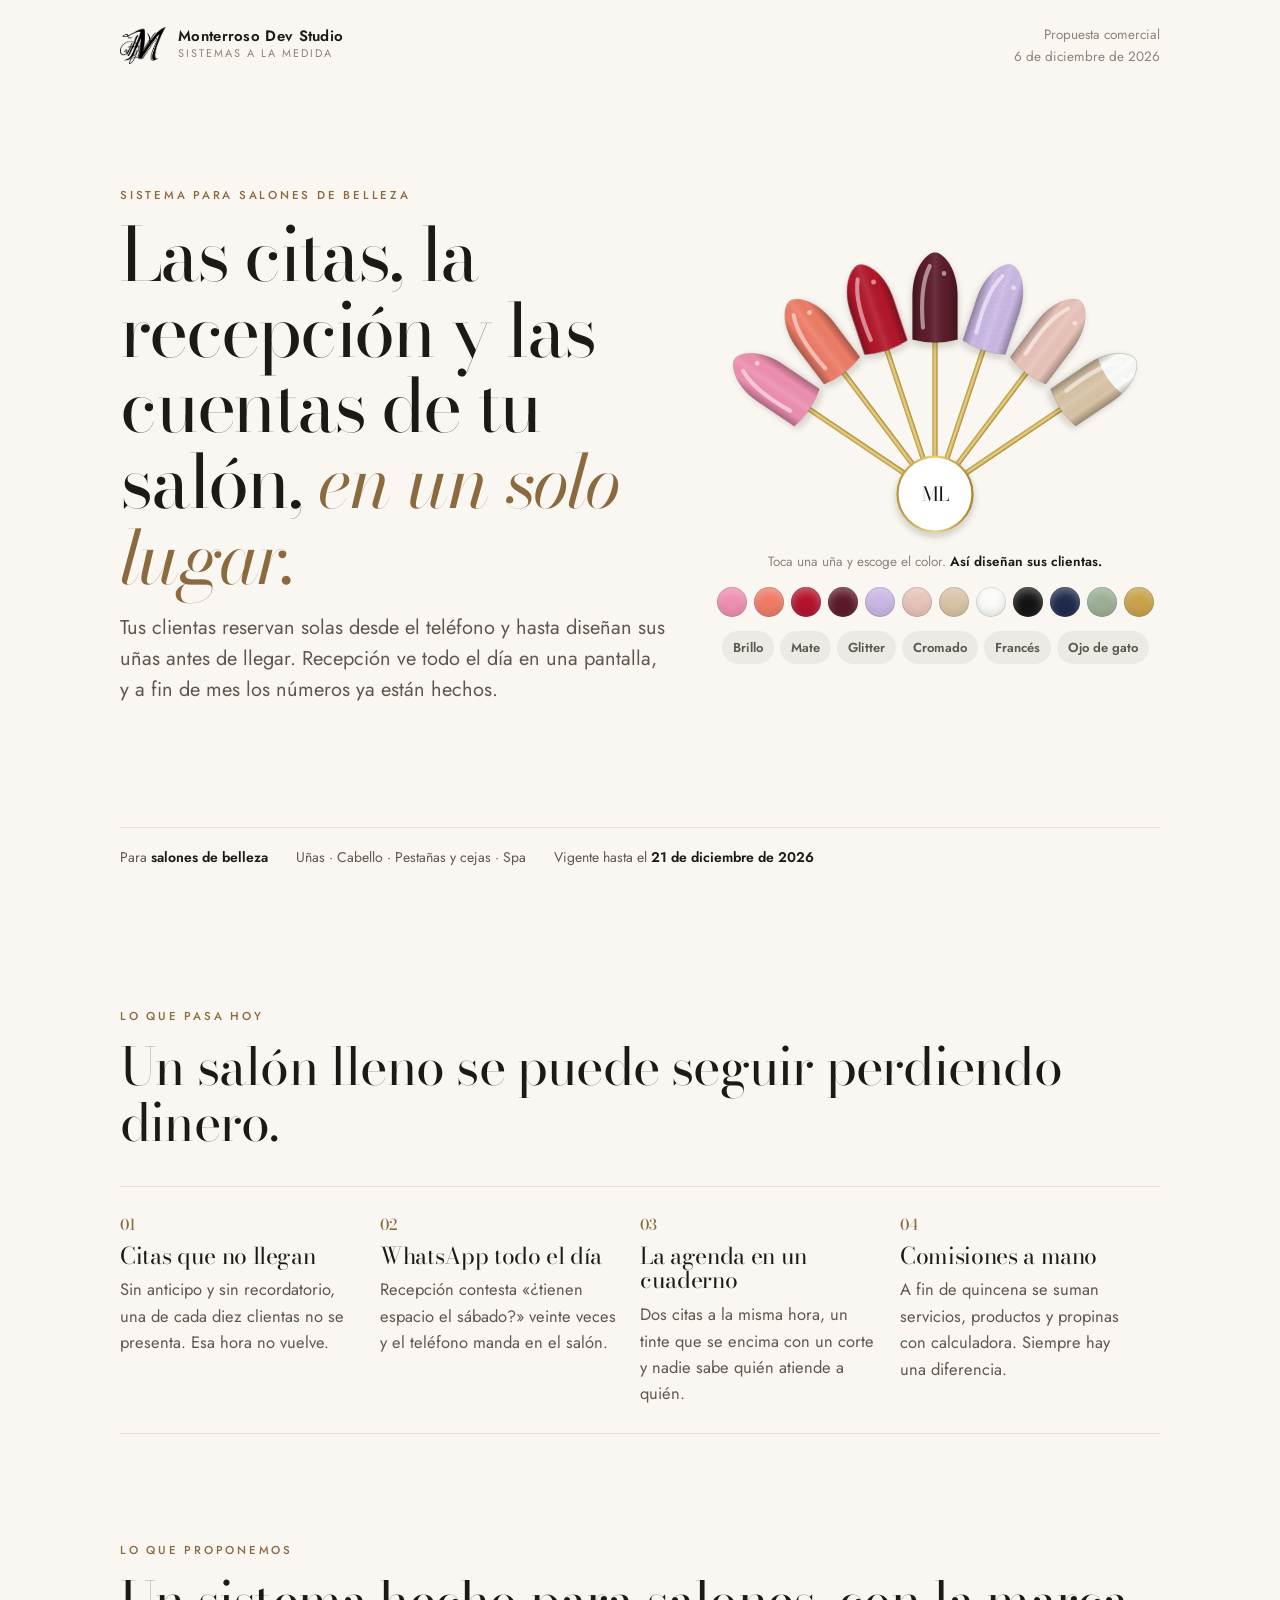
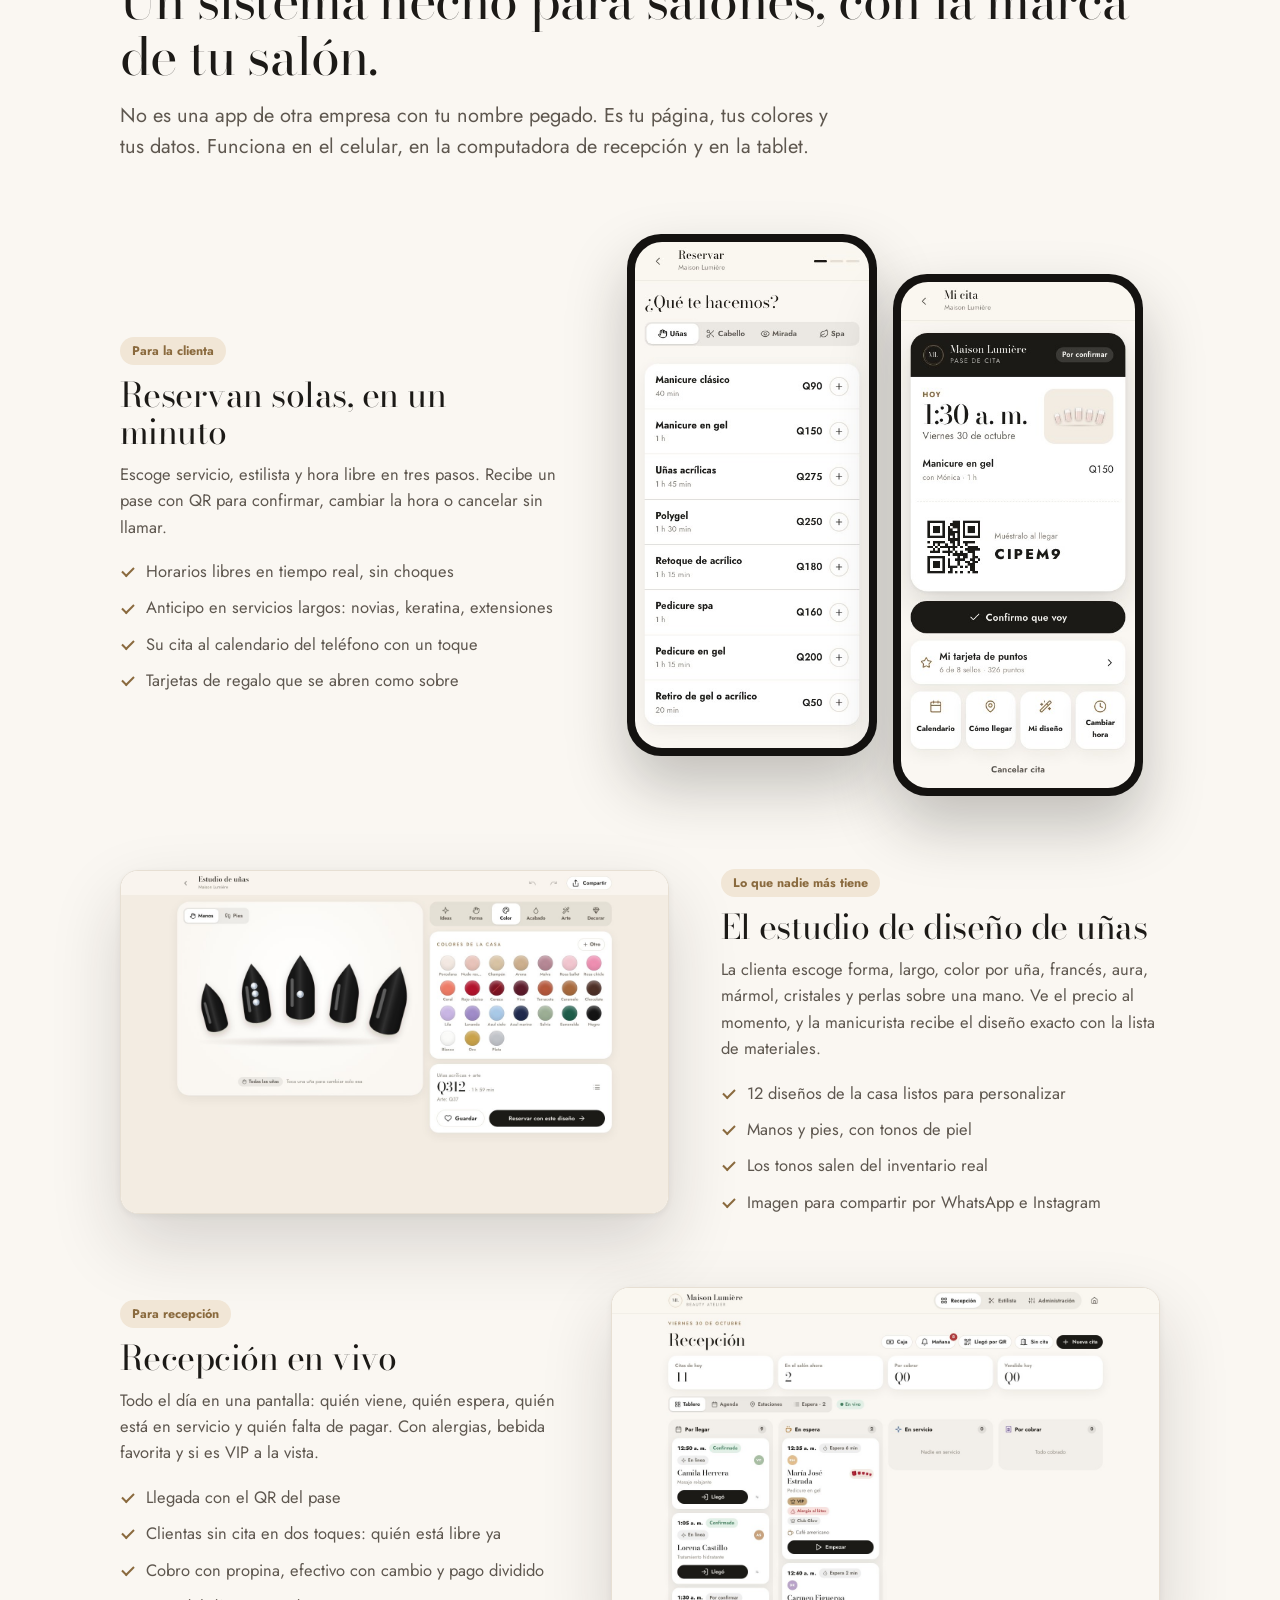
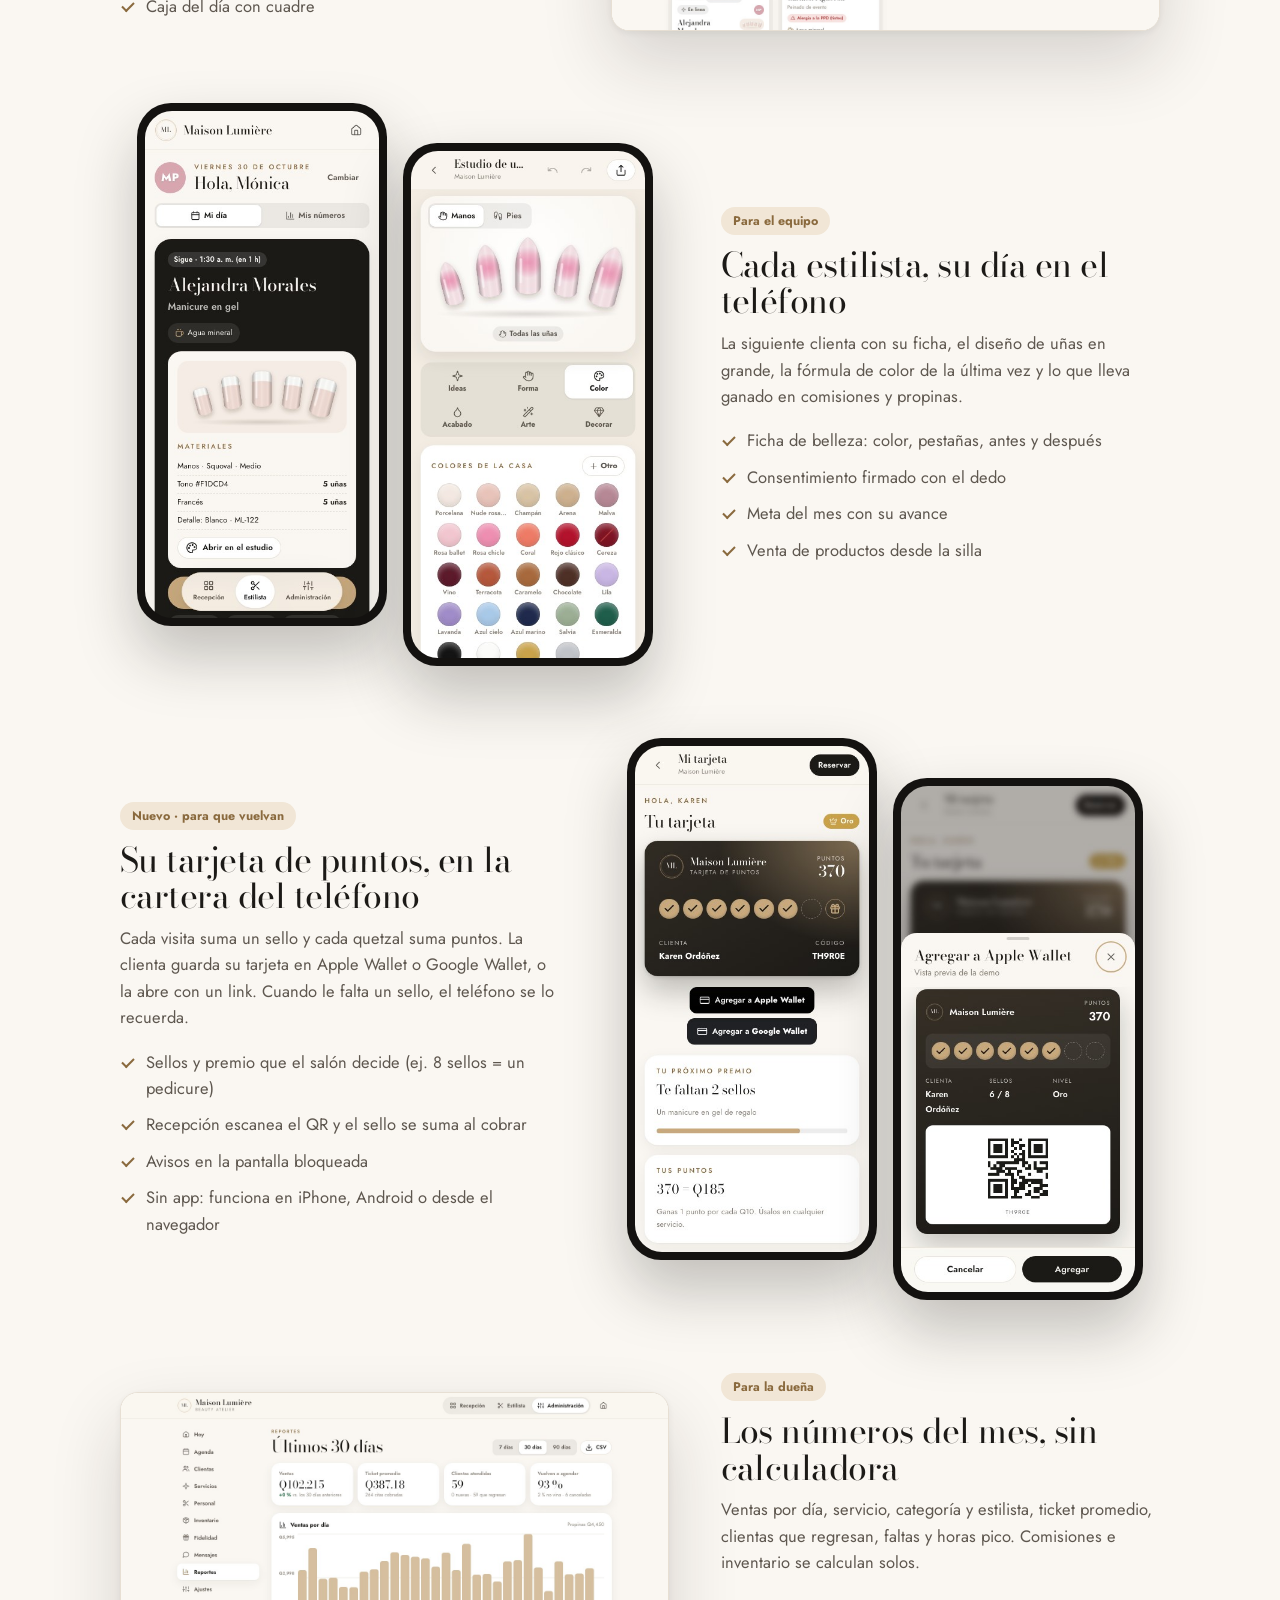
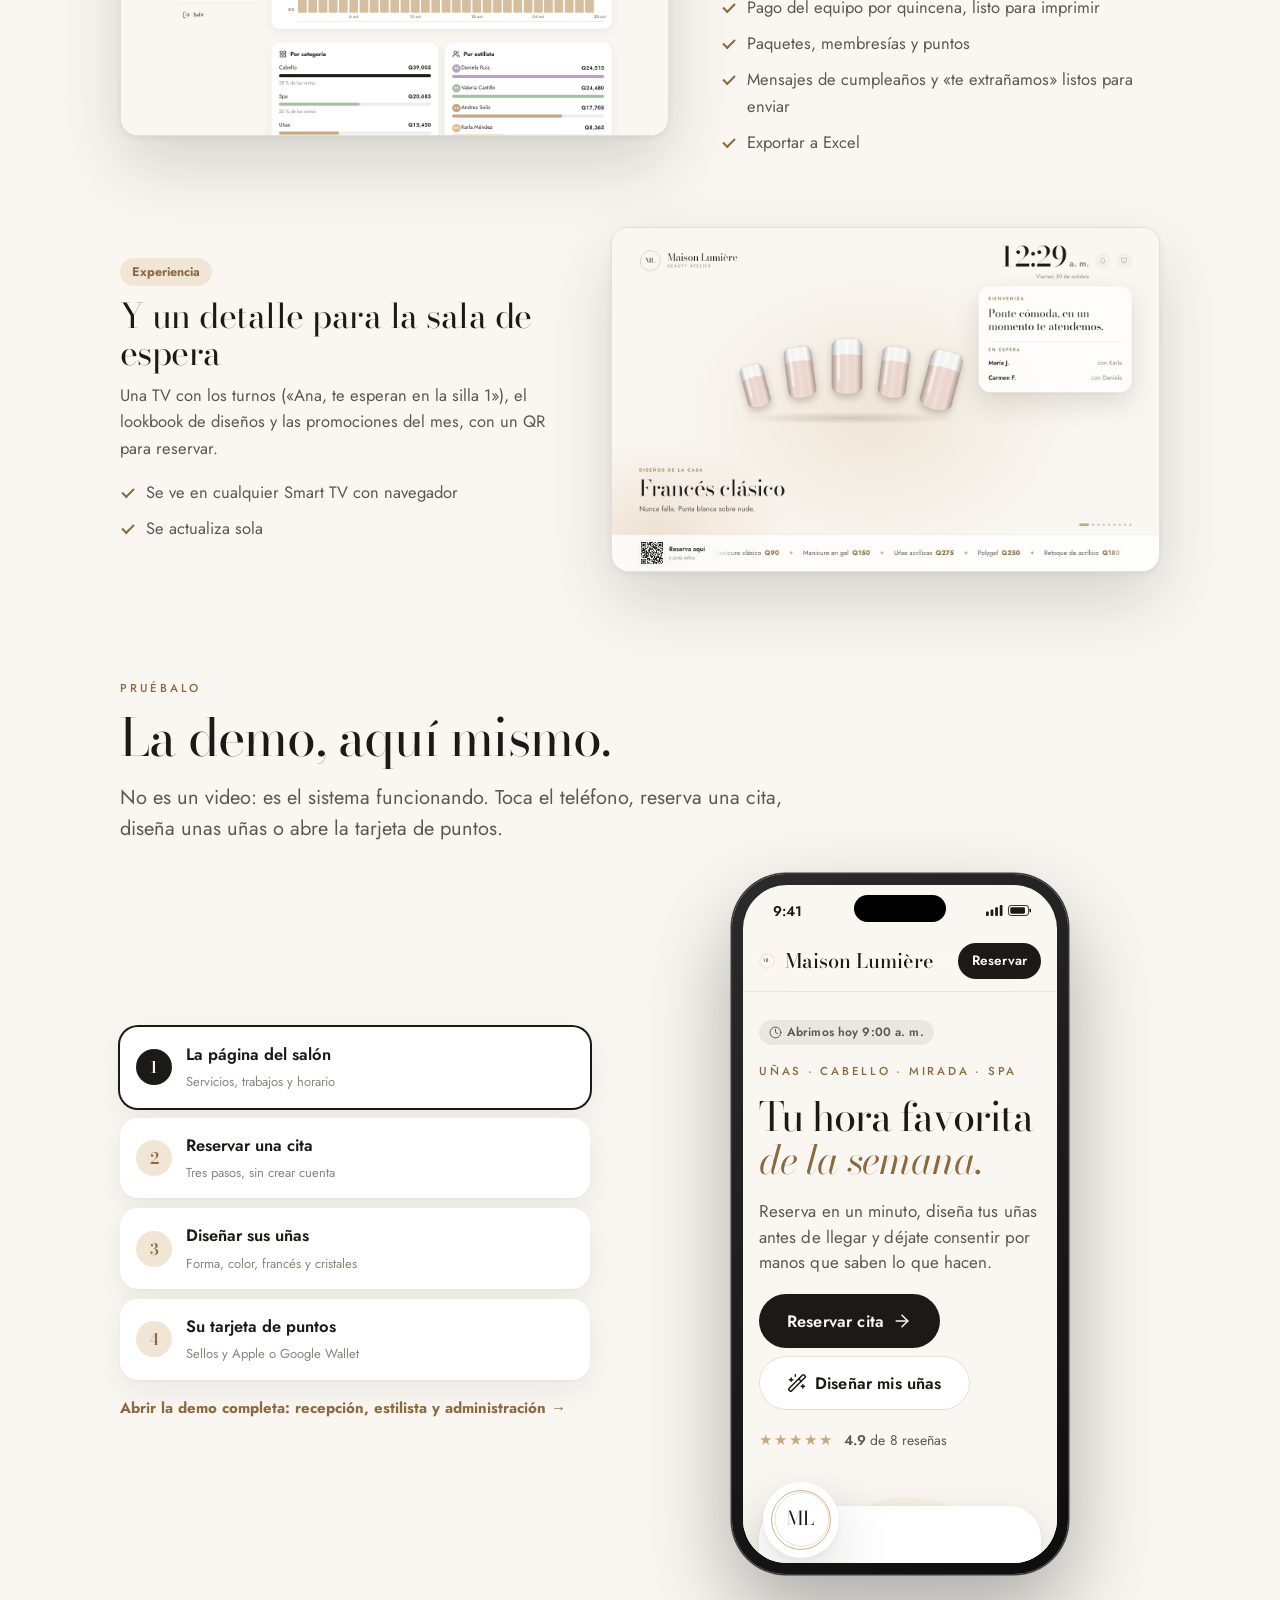
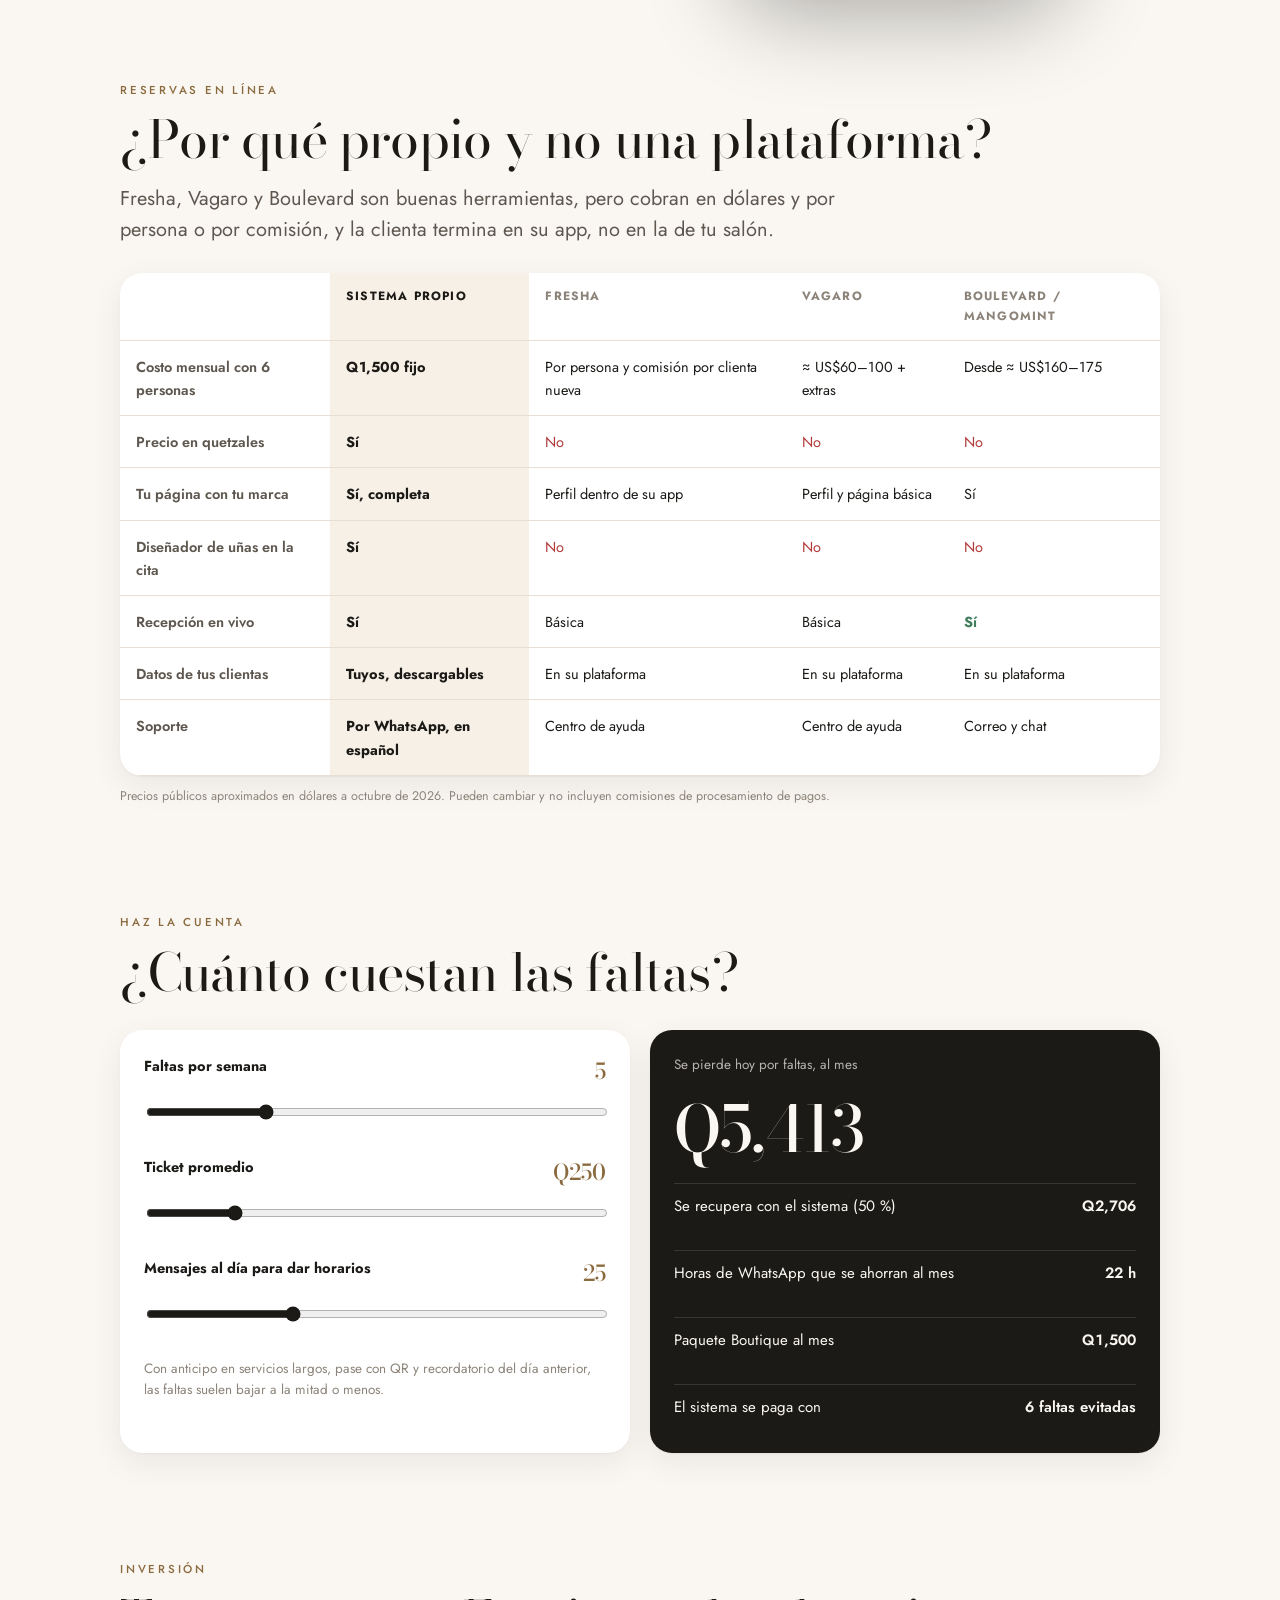
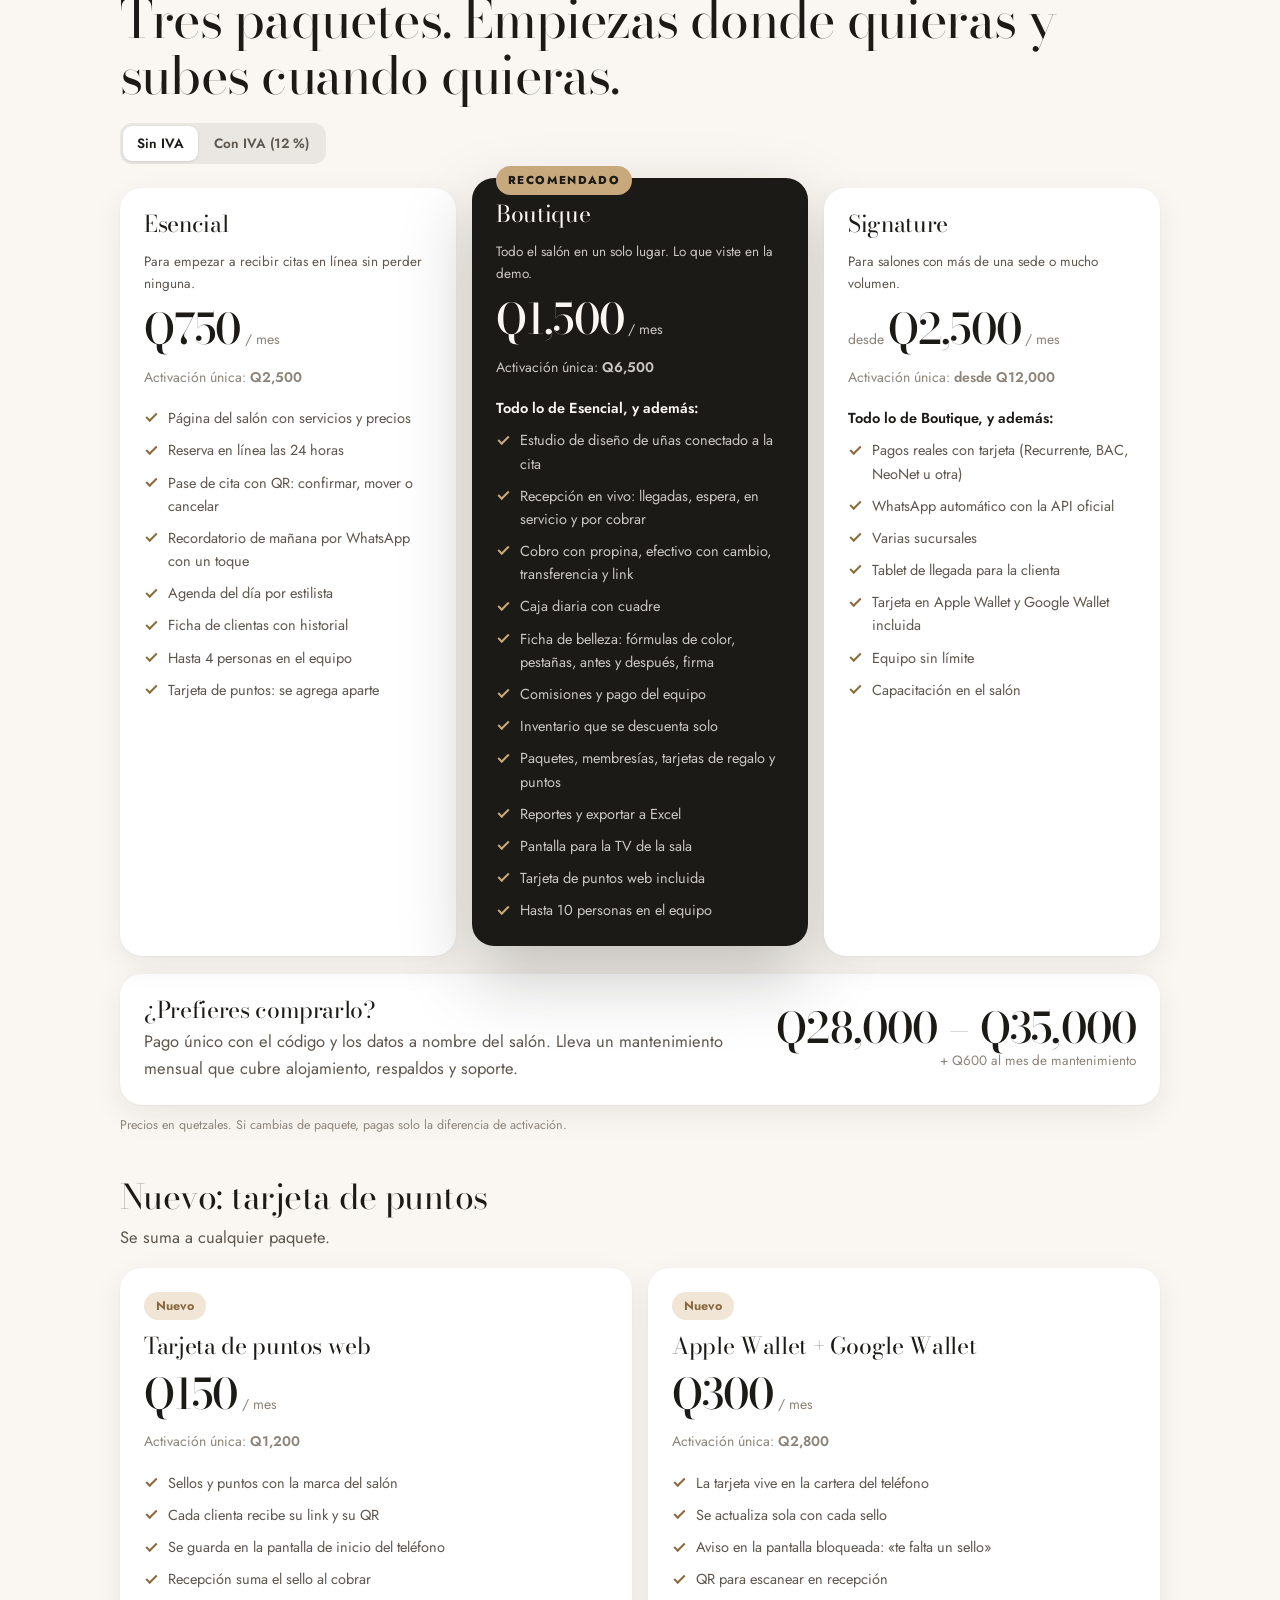
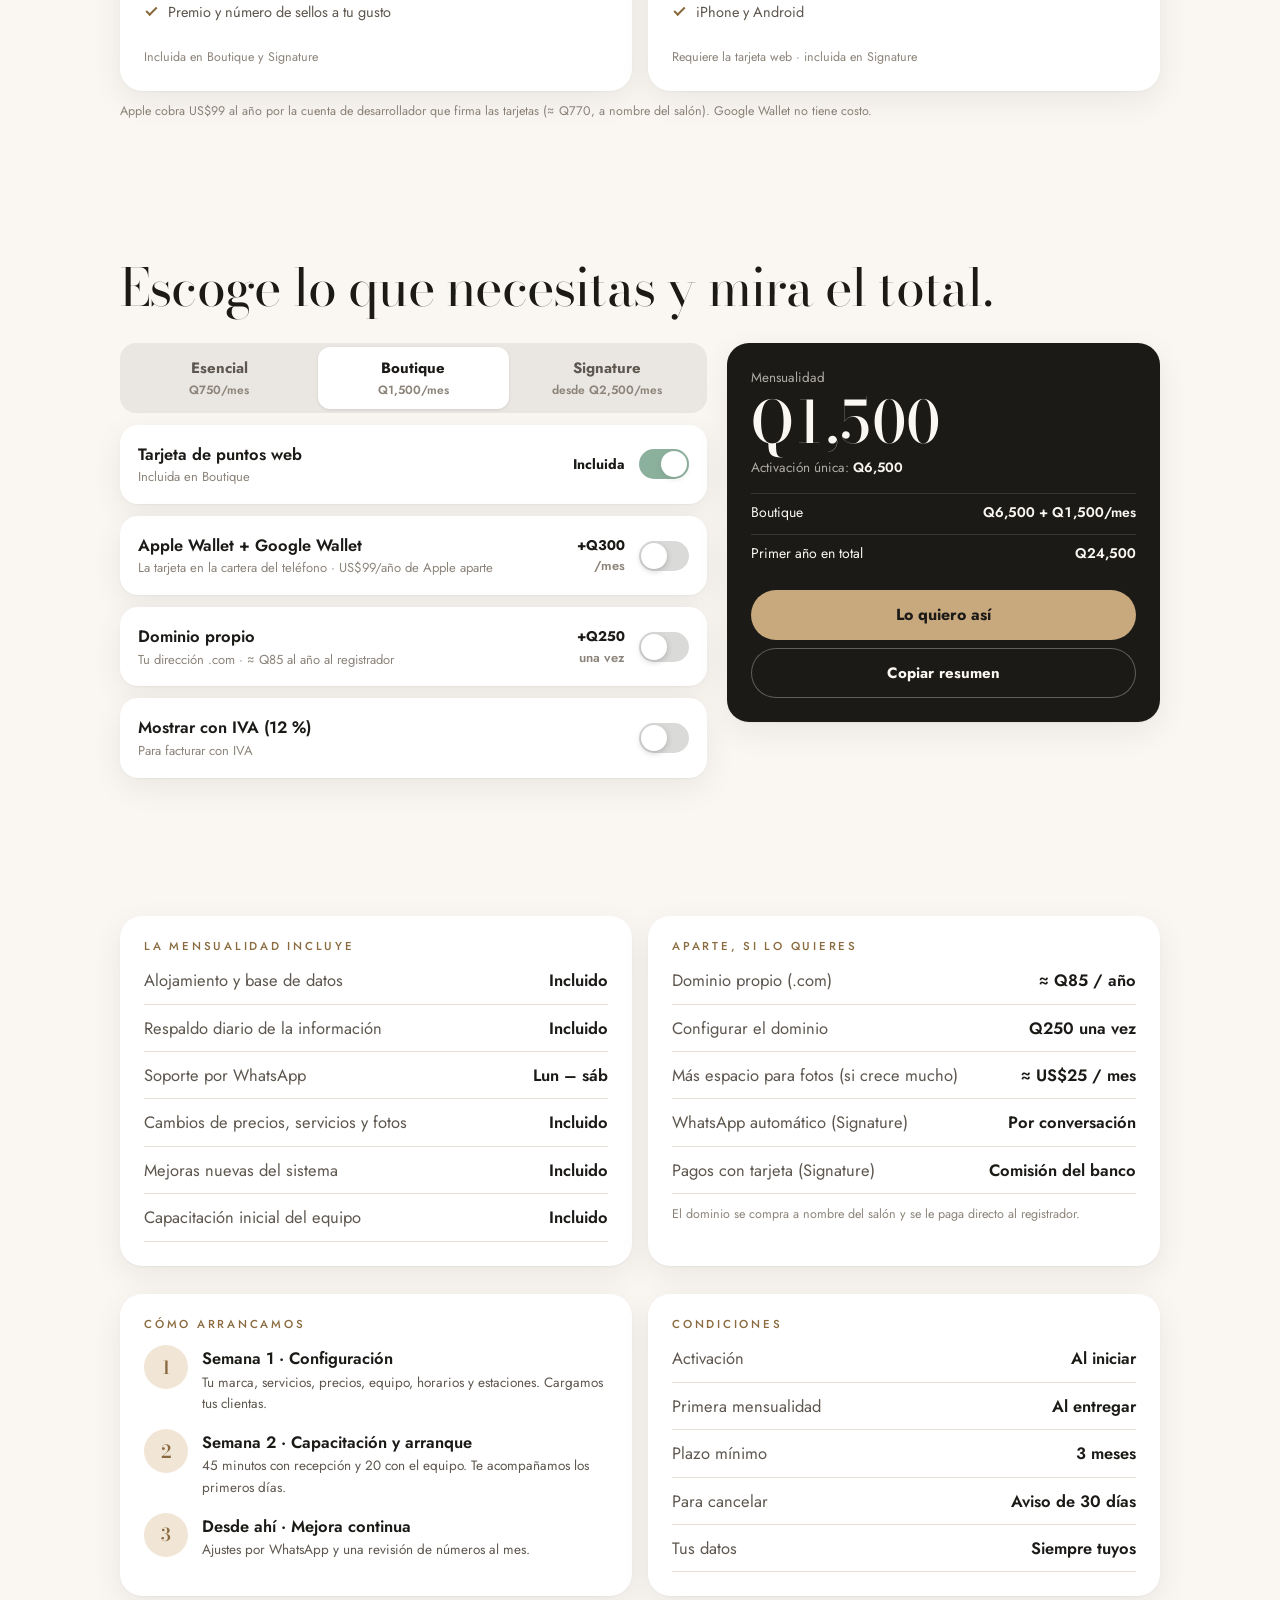
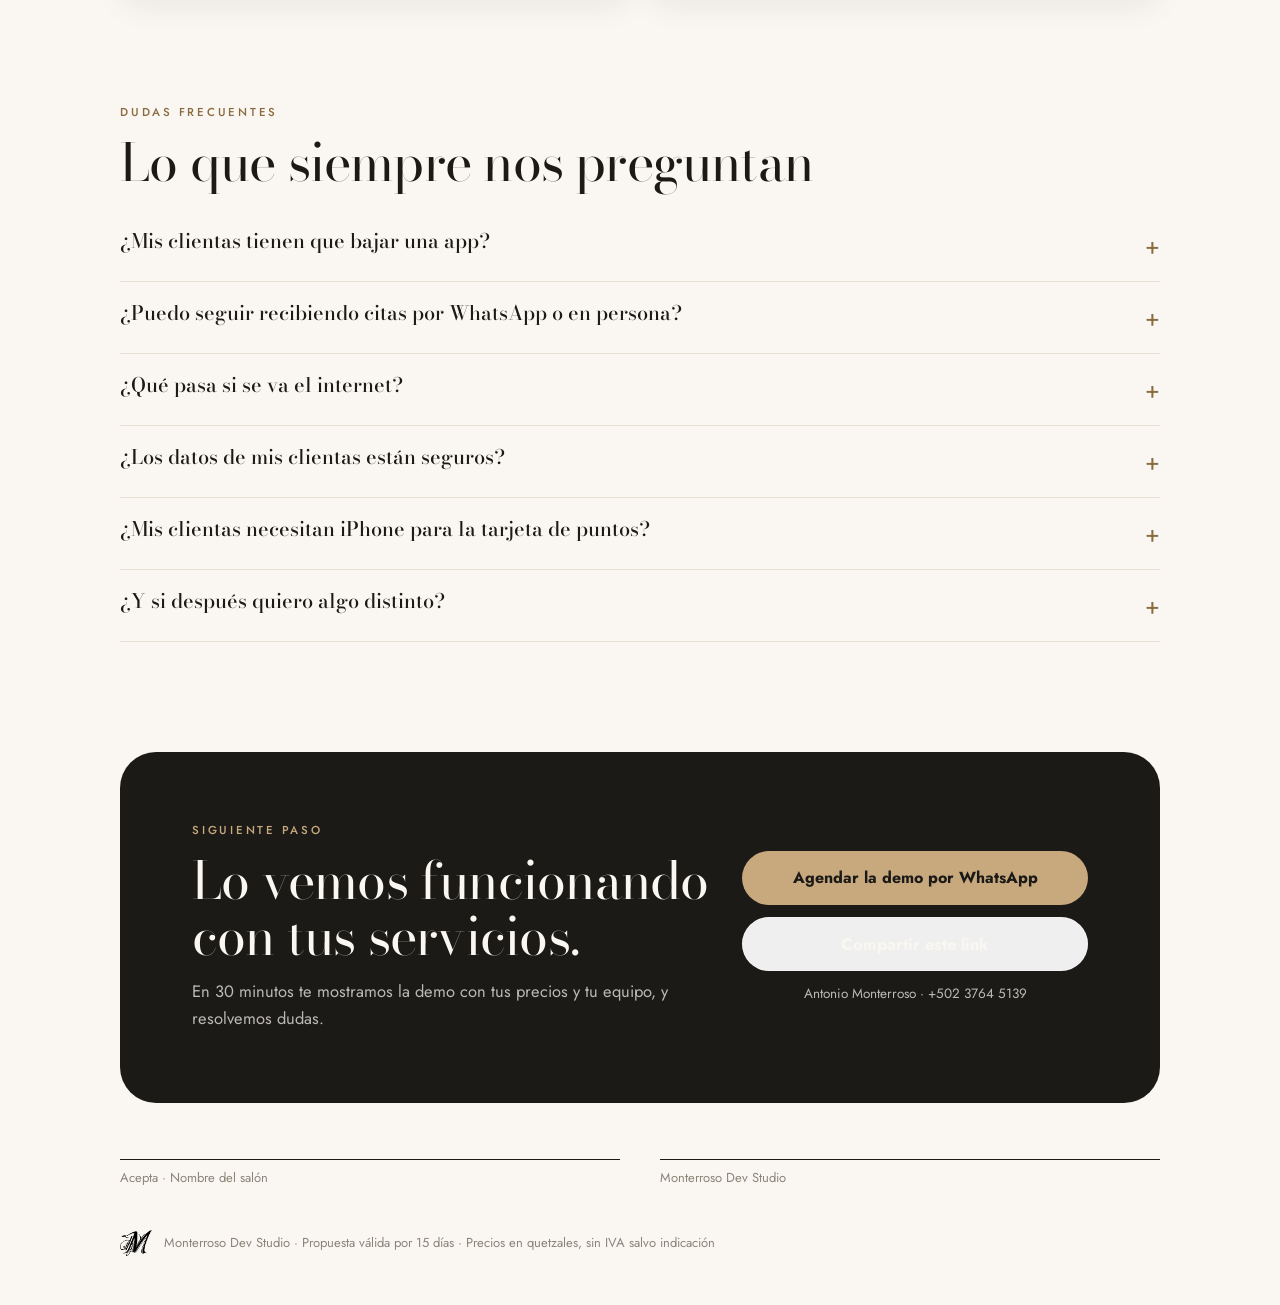
==== Propuesta-Salon.html @ 042b574b "Demo del sistema para salón y propuesta comercial Co-Authored-By: Claude Opus 5.5 <noreply@anthropic" ====
<!doctype html>
<html lang="es">
<head>
<meta charset="utf-8">
<meta name="viewport" content="width=device-width, initial-scale=1, viewport-fit=cover">
<meta name="description" content="Reservas en línea, estudio de diseño de uñas, recepción en vivo y tarjeta de puntos en Apple y Google Wallet.">
<meta name="theme-color" content="#1E1B14">
<meta name="robots" content="noindex">
<meta property="og:type" content="website">
<meta property="og:title" content="Sistema para salones de belleza · Monterroso Dev Studio">
<meta property="og:description" content="Citas en línea, diseño de uñas, recepción en vivo y tarjeta de puntos en Wallet. Pruébalo desde este link.">
<meta property="og:image" content="https://antoniomonterroso.github.io/SalonDemo/propuesta/og.jpg">
<meta property="og:url" content="https://antoniomonterroso.github.io/SalonDemo/Propuesta-Salon.html">
<meta property="og:image:width" content="1200">
<meta property="og:image:height" content="630">
<meta name="twitter:card" content="summary_large_image">
<link rel="preconnect" href="https://fonts.googleapis.com">
<link rel="preconnect" href="https://fonts.gstatic.com" crossorigin>
<script>
  /* A quién va dirigida. En la copia genérica: generico: true */
  window.PARA = { generico: true, recomendado: "boutique", ticket: 250 };
</script>
<script src="marca.js"></script>
<title>Propuesta · Sistema para salón</title>
<style>
:root { --ease: cubic-bezier(0.23, 1, 0.32, 1); --r: 22px; --firma: #1C1A17; --gutter: 20px; --sombra: 0 1px 2px rgba(28,26,23,.04), 0 10px 32px rgba(28,26,23,.07); }
@media (min-width: 760px) { :root { --gutter: 40px; } }
*, *::before, *::after { box-sizing: border-box; }
html { -webkit-text-size-adjust: 100%; scroll-behavior: smooth; scroll-padding-top: 72px; }
@media (prefers-reduced-motion: reduce) { html { scroll-behavior: auto; } }
body { margin: 0; background: var(--fondo); color: var(--tinta); font: 400 16.5px/1.6 var(--f-texto); font-variant-numeric: lining-nums; -webkit-font-smoothing: antialiased; overflow-x: clip; }
img, svg { display: block; max-width: 100%; }
a { color: inherit; }
h1, h2, h3, p { margin: 0; }
.serif, h1, h2, h3 { font-family: var(--f-titulo); font-weight: 400; letter-spacing: -.015em; line-height: 1.08; }
b, strong { font-weight: 600; }
.eyebrow { font: 500 11.5px/1.2 var(--f-texto); letter-spacing: .24em; text-transform: uppercase; color: var(--acento-texto); margin-bottom: 14px; }
.tx2 { color: var(--tinta2); } .tenue { color: var(--tenue); } .small { font-size: 13.5px; }
.cont { max-width: 1120px; margin: 0 auto; padding: 0 var(--gutter); }
section, section.cont { padding-top: clamp(56px, 9vw, 110px); }
.rango output, .precio b, .grande { font-variant-numeric: lining-nums tabular-nums; font-feature-settings: "lnum" 1; }
h2 { font-size: clamp(32px, 4.6vw, 52px); }
h3 { font-size: 23px; }
.lead { font-size: clamp(17px, 1.7vw, 20px); color: var(--tinta2); max-width: 36em; margin-top: 16px; line-height: 1.55; }
.card { background: var(--tarjeta); border-radius: var(--r); box-shadow: var(--sombra); padding: 24px; }
.rev { opacity: 0; transform: translateY(18px); transition: opacity .8s var(--ease), transform .8s var(--ease); transition-delay: calc(var(--i, 0) * 70ms); }
.rev.visto { opacity: 1; transform: none; }
@media (prefers-reduced-motion: reduce) { .rev { transform: none; transition: opacity .3s linear; } .anillos circle { animation: none !important; stroke-dashoffset: 0 !important; } }

/* portada */
.portada { min-height: 100vh; min-height: 100svh; display: grid; grid-template-rows: auto 1fr auto; padding: 24px var(--gutter) 32px; max-width: 1120px; margin: 0 auto; }
.firma-top { display: flex; align-items: center; gap: 12px; }
.firma-m { width: 46px; height: 38px; object-fit: contain; mix-blend-mode: multiply; }
.firma-top b { display: block; font: 600 15px/1.15 var(--f-texto); letter-spacing: .02em; }
.firma-top small { display: block; font-size: 11px; letter-spacing: .18em; text-transform: uppercase; color: var(--tenue); }
.firma-top .fecha { margin-left: auto; text-align: right; }
.portada-c { display: grid; grid-template-columns: 1.1fr .9fr; gap: 40px; align-items: center; padding: 40px 0; }
.portada h1 { font-size: clamp(40px, 5.8vw, 76px); letter-spacing: -.03em; line-height: 1.02; }
.portada h1 em { font-style: italic; color: var(--acento-texto); }
.sello { position: relative; display: grid; place-items: center; aspect-ratio: 1; max-width: 420px; width: 100%; justify-self: center; }
.anillos { position: absolute; inset: 0; width: 100%; height: 100%; }
.anillos circle { fill: none; stroke: var(--acento); stroke-dasharray: 100; stroke-dashoffset: 100; animation: trazo 2.2s var(--ease) forwards; }
.anillos circle:nth-child(2) { animation-delay: .3s; opacity: .6; } .anillos circle:nth-child(3) { animation-delay: .55s; opacity: .4; }
@keyframes trazo { to { stroke-dashoffset: 0; } }
.sello-in { width: 62%; display: grid; place-items: center; animation: aparece 1.1s .4s var(--ease) both; }
.sello-in svg { width: 100%; height: auto; }
.sello-in .generico { font: 500 clamp(30px, 4vw, 48px)/1.1 var(--f-titulo); text-align: center; }
@keyframes aparece { from { opacity: 0; transform: scale(.96); } }
.portada-pie { display: flex; gap: 12px 28px; flex-wrap: wrap; align-items: center; color: var(--tinta2); font-size: 14px; border-top: 1px solid var(--linea); padding-top: 18px; }
.portada-pie b { color: var(--tinta); }
@media (max-width: 820px) { .portada-c { grid-template-columns: 1fr; } .sello { max-width: 260px; order: -1; } }

/* problema */
.dolores { display: grid; grid-template-columns: repeat(auto-fit, minmax(min(100%, 240px), 1fr)); gap: 0; margin-top: 36px; border-top: 1px solid var(--linea); }
.dolor { padding: 24px 22px 26px 0; border-bottom: 1px solid var(--linea); }
.dolor span { font: 500 15px var(--f-titulo); color: var(--acento-texto); }
.dolor h3 { margin: 6px 0 8px; }

/* pantallas */
.pantalla { display: grid; grid-template-columns: 1fr 1.25fr; gap: clamp(24px, 4vw, 56px); align-items: center; margin-top: clamp(40px, 6vw, 72px); }
.pantalla.inv { grid-template-columns: 1.25fr 1fr; } .pantalla.inv .pt { order: 2; }
.pt ul { list-style: none; padding: 0; margin: 18px 0 0; display: grid; gap: 10px; }
.pt li { position: relative; padding-left: 26px; color: var(--tinta2); }
.pt li::before { content: ""; position: absolute; left: 2px; top: .55em; width: 12px; height: 7px; border-left: 2px solid var(--acento-texto); border-bottom: 2px solid var(--acento-texto); transform: rotate(-45deg); }
.marco { border-radius: 18px; overflow: hidden; box-shadow: 0 2px 6px rgba(28,26,23,.06), 0 30px 70px rgba(28,26,23,.16); background: var(--tarjeta); border: 1px solid var(--linea); }
.marco img { width: 100%; height: auto; }
.telefonos { display: flex; gap: 16px; justify-content: center; align-items: flex-start; }
.tel { width: min(46%, 250px); border-radius: 34px; padding: 8px; background: #141210; box-shadow: 0 30px 60px rgba(28,26,23,.25); }
.tel img { border-radius: 27px; width: 100%; height: auto; }
.tel:nth-child(2) { margin-top: 40px; }
@media (max-width: 860px) { .pantalla, .pantalla.inv { grid-template-columns: 1fr; } .pantalla.inv .pt { order: 0; } }
.chip { display: inline-flex; align-items: center; gap: 6px; padding: 4px 12px; border-radius: 999px; background: var(--acento-suave); color: var(--acento-texto); font-size: 12.5px; font-weight: 700; }

/* comparativa */
.tabla-env { margin-top: 28px; background: var(--tarjeta); border-radius: var(--r); box-shadow: var(--sombra); overflow-x: auto; }
table { width: 100%; border-collapse: collapse; font-size: 14.5px; min-width: 640px; }
th, td { padding: 14px 16px; text-align: left; border-bottom: 1px solid var(--linea); vertical-align: top; }
thead th { font-size: 12px; letter-spacing: .1em; text-transform: uppercase; color: var(--tenue); font-weight: 700; }
th.nos, td.nos { background: color-mix(in srgb, var(--acento-suave) 60%, transparent); font-weight: 700; color: var(--tinta); }
tbody th { font-weight: 600; color: var(--tinta2); }
.si { color: #3F7D5C; font-weight: 700; } .no { color: #B23A3A; }
.nota { font-size: 12.5px; color: var(--tenue); margin-top: 10px; }

/* calculadora */
.calc { display: grid; grid-template-columns: 1fr 1fr; gap: 20px; margin-top: 30px; }
.calc .card { display: grid; gap: 22px; align-content: start; }
.rango label { display: flex; justify-content: space-between; font-weight: 700; font-size: 14.5px; margin-bottom: 8px; }
.rango output { font: 500 22px var(--f-titulo); color: var(--acento-texto); }
input[type=range] { width: 100%; accent-color: var(--oscuro); height: 28px; }
.resultado { background: var(--oscuro); color: var(--fondo); }
.resultado .grande { font: 500 clamp(44px, 6vw, 64px)/1 var(--f-titulo); letter-spacing: -.02em; }
.resultado .tx2, .resultado .tenue { color: color-mix(in srgb, var(--fondo) 70%, transparent); }
.res-fila { display: flex; justify-content: space-between; gap: 12px; padding: 10px 0; border-top: 1px solid rgba(255,255,255,.12); font-size: 15px; }
.res-fila b { font-variant-numeric: tabular-nums; }
@media (max-width: 760px) { .calc { grid-template-columns: 1fr; } }

/* paquetes */
.iva { display: inline-flex; gap: 2px; padding: 3px; border-radius: 12px; background: color-mix(in srgb, var(--tinta) 7%, transparent); margin-top: 20px; }
.iva button { border: 0; background: transparent; padding: 8px 14px; border-radius: 9px; font: 600 13.5px var(--f-texto); color: var(--tinta2); cursor: pointer; transition: background-color .2s var(--ease), transform .16s var(--ease); }
.iva button:active { transform: scale(.97); }
.iva button.on { background: var(--tarjeta); color: var(--tinta); box-shadow: 0 1px 3px rgba(0,0,0,.1); }
.paquetes { display: grid; grid-template-columns: repeat(3, 1fr); gap: 16px; margin-top: 24px; align-items: stretch; }
.paq { display: flex; flex-direction: column; gap: 14px; position: relative; }
.paq.top { background: var(--oscuro); color: var(--fondo); transform: translateY(-10px); box-shadow: 0 30px 70px rgba(28,26,23,.25); }
.paq.top .tx2, .paq.top .tenue, .paq.top li { color: color-mix(in srgb, var(--fondo) 78%, transparent); }
.paq.top li::before { border-color: var(--acento); }
.paq .reco { position: absolute; top: -12px; left: 24px; background: var(--acento); color: var(--acento-sobre); font-size: 11.5px; font-weight: 800; letter-spacing: .12em; text-transform: uppercase; padding: 5px 12px; border-radius: 999px; }
.precio b { font: 500 42px/1 var(--f-titulo); letter-spacing: -.02em; }
.precio small { font-size: 14px; }
.activ { font-size: 14px; }
.paq ul { list-style: none; padding: 0; margin: 4px 0 0; display: grid; gap: 9px; font-size: 14.5px; }
.paq li { position: relative; padding-left: 24px; color: var(--tinta2); }
.paq li::before { content: ""; position: absolute; left: 2px; top: .5em; width: 11px; height: 6px; border-left: 2px solid var(--acento-texto); border-bottom: 2px solid var(--acento-texto); transform: rotate(-45deg); }
.paq li.mas { font-weight: 700; color: inherit; padding-left: 0; } .paq li.mas::before { display: none; }
.paquetes.dos { grid-template-columns: repeat(2, 1fr); margin-top: 18px; }
.paq.extra .chip { align-self: flex-start; }
.combo { margin-top: 26px; display: grid; grid-template-columns: 1.4fr 1fr; gap: 24px; align-items: center; border: 2px solid var(--acento); background: linear-gradient(135deg, var(--tarjeta), var(--acento-suave)); }
.reco-l { display: inline-block; background: var(--acento); color: var(--acento-sobre); font-size: 11.5px; font-weight: 800; letter-spacing: .12em; text-transform: uppercase; padding: 5px 12px; border-radius: 999px; }
.combo-p { text-align: right; } .combo-p s { margin-left: 6px; }
@media (max-width: 760px) { .combo { grid-template-columns: 1fr; } .combo-p { text-align: left; } .paquetes.dos { grid-template-columns: 1fr; } }
.compra { margin-top: 18px; display: grid; grid-template-columns: 1fr auto; gap: 20px; align-items: center; }
@media (max-width: 900px) { .paquetes { grid-template-columns: 1fr; } .paq.top { transform: none; } .compra { grid-template-columns: 1fr; } }

/* incluye / cronograma */
.g2 { display: grid; grid-template-columns: repeat(auto-fit, minmax(min(100%, 300px), 1fr)); gap: 16px; margin-top: 28px; }
.lista-l { list-style: none; padding: 0; margin: 12px 0 0; display: grid; gap: 10px; }
.lista-l li { display: flex; justify-content: space-between; gap: 14px; border-bottom: 1px solid var(--linea); padding-bottom: 10px; color: var(--tinta2); }
.lista-l li b { color: var(--tinta); white-space: nowrap; }
.pasos { counter-reset: p; display: grid; gap: 14px; margin-top: 12px; }
.paso { display: grid; grid-template-columns: 44px 1fr; gap: 14px; }
.paso::before { counter-increment: p; content: counter(p); width: 44px; height: 44px; border-radius: 50%; display: grid; place-items: center; background: var(--acento-suave); color: var(--acento-texto); font: 600 18px var(--f-titulo); }

/* dudas */
details { border-bottom: 1px solid var(--linea); padding: 18px 0; }
summary { cursor: pointer; font: 500 20px/1.3 var(--f-titulo); list-style: none; display: flex; justify-content: space-between; gap: 16px; }
summary::-webkit-details-marker { display: none; }
summary::after { content: "+"; font: 400 24px var(--f-texto); color: var(--acento-texto); transition: transform .25s var(--ease); }
details[open] summary::after { transform: rotate(45deg); }
details p { color: var(--tinta2); margin-top: 10px; max-width: 46em; }

/* cierre */
.cierre { margin-top: clamp(56px, 9vw, 110px); background: var(--oscuro); color: var(--fondo); border-radius: 36px; padding: clamp(32px, 6vw, 72px); display: grid; grid-template-columns: 1.2fr .8fr; gap: 32px; align-items: center; }
.cierre .tx2 { color: color-mix(in srgb, var(--fondo) 72%, transparent); }
.btn { display: inline-flex; align-items: center; justify-content: center; gap: 10px; min-height: 54px; padding: 0 28px; border-radius: 999px; font-weight: 700; font-size: 16px; text-decoration: none; transition: transform .16s var(--ease), background-color .2s var(--ease); }
.btn:active { transform: scale(.97); }
.btn-a { background: var(--acento); color: var(--acento-sobre); }
.btn-s { box-shadow: inset 0 0 0 1px rgba(255,255,255,.3); color: var(--fondo); }
@media (hover: hover) and (pointer: fine) { .btn-a:hover { background: color-mix(in srgb, var(--acento) 88%, #fff); } }
.firmas { display: grid; grid-template-columns: 1fr 1fr; gap: 40px; margin-top: 56px; }
.firmas div { border-top: 1px solid var(--tinta); padding-top: 8px; font-size: 13px; color: var(--tenue); }
.pie { display: flex; align-items: center; gap: 12px; padding: 40px 0 48px; color: var(--tenue); font-size: 13px; flex-wrap: wrap; }
@media (max-width: 760px) { .cierre { grid-template-columns: 1fr; } .firmas { grid-template-columns: 1fr; } }

@media print {
  @page { size: letter; margin: 14mm; }
  body { background: #fff; font-size: 12.5px; }
  .rev { opacity: 1 !important; transform: none !important; }
  .portada { min-height: auto; page-break-after: always; }
  section, section.cont { padding-top: 26px; }
  .pantalla, .paq, .calc, .tabla-env, .cierre { page-break-inside: avoid; }
  .no-print, .iva { display: none !important; }
  .card, .marco, .tel { box-shadow: none !important; }
  .card { border: 1px solid var(--linea); }
  .paq.top { transform: none; }
  .anillos circle { animation: none; stroke-dashoffset: 0; }
  .cierre, .resultado, .paq.top { -webkit-print-color-adjust: exact; print-color-adjust: exact; }
}

/* barra fija */
.barra-top { position: fixed; top: 0; left: 0; right: 0; z-index: 50; transform: translateY(-105%); transition: transform .45s var(--ease); background: color-mix(in srgb, var(--fondo) 84%, transparent); backdrop-filter: blur(18px) saturate(1.6); -webkit-backdrop-filter: blur(18px) saturate(1.6); border-bottom: 1px solid var(--linea); }
.barra-top.on { transform: none; }
.barra-in { max-width: 1120px; margin: 0 auto; padding: 8px var(--gutter); display: flex; align-items: center; gap: 12px; min-height: 58px; }
.barra-in .firma-m { width: 34px; height: 28px; }
.barra-in > b { font: 600 14px var(--f-texto); white-space: nowrap; overflow: hidden; text-overflow: ellipsis; min-width: 0; }
.barra-in nav { display: flex; gap: 2px; margin-left: auto; }
.barra-in nav a { padding: 8px 12px; border-radius: 999px; font-size: 14px; font-weight: 600; color: var(--tinta2); text-decoration: none; white-space: nowrap; transition: background-color .2s var(--ease), color .2s var(--ease); }
.barra-in nav a.on { background: var(--tarjeta); color: var(--tinta); box-shadow: 0 1px 3px rgba(0,0,0,.08); }
.barra-in nav a.siempre { background: var(--oscuro); color: var(--fondo); }
.progreso { position: absolute; left: 0; right: 0; bottom: -1px; height: 2px; background: var(--acento); transform-origin: left; transform: scaleX(0); }
.btn-ic { width: 40px; height: 40px; border-radius: 50%; border: 0; display: grid; place-items: center; background: color-mix(in srgb, var(--tinta) 6%, transparent); color: var(--tinta); cursor: pointer; flex: none; transition: transform .16s var(--ease), background-color .2s var(--ease); }
.btn-ic:active { transform: scale(.94); }
.btn-ic svg { width: 18px; height: 18px; }
@media (max-width: 900px) { .barra-in nav a:not(.siempre) { display: none; } }
@media (max-width: 560px) { .firma-top .fecha { display: none; } }
@media (hover: hover) and (pointer: fine) { .barra-in nav a:not(.siempre):hover { color: var(--tinta); } }
.aviso { position: fixed; left: 50%; bottom: calc(24px + env(safe-area-inset-bottom)); transform: translate(-50%, 16px); opacity: 0; background: var(--oscuro); color: var(--fondo); padding: 12px 20px; border-radius: 999px; font-weight: 600; font-size: 14.5px; transition: opacity .25s var(--ease), transform .35s var(--ease); z-index: 60; pointer-events: none; box-shadow: 0 12px 30px rgba(0,0,0,.2); }
.aviso.on { opacity: 1; transform: translate(-50%, 0); }

/* abanico de muestras */
.abanico { display: grid; gap: 14px; justify-items: center; }
.abanico svg { width: 100%; max-width: 520px; height: auto; overflow: visible; touch-action: manipulation; -webkit-tap-highlight-color: transparent; }
.punta { cursor: pointer; outline: none; }
.sel-aro { opacity: 0; transition: opacity .25s var(--ease); }
.punta.sel .sel-aro, .punta:focus-visible .sel-aro { opacity: 1; }
.tonos { display: flex; flex-wrap: wrap; gap: 7px; justify-content: center; max-width: 480px; }
.tono { width: 30px; height: 30px; border-radius: 50%; border: 0; padding: 0; background: var(--c); cursor: pointer; box-shadow: inset 0 0 0 1px rgba(0,0,0,.1), inset 0 -4px 8px rgba(0,0,0,.12), inset 0 4px 8px rgba(255,255,255,.35); transition: transform .16s var(--ease), box-shadow .2s var(--ease); }
.tono:active { transform: scale(.88); }
.tono.on { box-shadow: 0 0 0 2px var(--fondo), 0 0 0 4px var(--tinta); }
.acabados { display: flex; flex-wrap: wrap; gap: 6px; justify-content: center; max-width: 520px; }
.acab { border: 0; padding: 7px 11px; border-radius: 999px; background: color-mix(in srgb, var(--tinta) 6%, transparent); font: 600 13px var(--f-texto); color: var(--tinta2); cursor: pointer; transition: background-color .2s var(--ease), color .2s var(--ease), transform .16s var(--ease); }
.acab.on { background: var(--oscuro); color: var(--fondo); }
.acab:active { transform: scale(.96); }
.abanico-tx { font-size: 13.5px; color: var(--tenue); text-align: center; min-height: 22px; display: flex; gap: 10px; align-items: center; justify-content: center; flex-wrap: wrap; }
.abanico-tx b { color: var(--tinta); }
.abanico-tx button { border: 0; background: none; color: var(--acento-texto); font: 700 13px var(--f-texto); cursor: pointer; text-decoration: underline; text-underline-offset: 3px; }

/* demo en vivo */
.demo-vivo { display: grid; grid-template-columns: .95fr 1.05fr; gap: clamp(24px, 4vw, 56px); align-items: center; margin-top: 30px; }
.demo-tabs { display: grid; gap: 10px; }
.demo-tab { display: flex; align-items: center; gap: 14px; text-align: left; padding: 14px 16px; border-radius: 18px; border: 0; background: var(--tarjeta); box-shadow: var(--sombra); cursor: pointer; font: inherit; color: inherit; transition: box-shadow .2s var(--ease), transform .16s var(--ease); }
.demo-tab.on { box-shadow: 0 0 0 2px var(--tinta), var(--sombra); }
.demo-tab:active { transform: scale(.98); }
.demo-tab b { display: block; } .demo-tab small { color: var(--tenue); font-size: 13px; }
.demo-tab .n { width: 36px; height: 36px; border-radius: 50%; display: grid; place-items: center; background: var(--acento-suave); color: var(--acento-texto); font: 600 16px var(--f-titulo); flex: none; }
.demo-tab.on .n { background: var(--oscuro); color: var(--fondo); }
.iphone { justify-self: center; width: 336px; height: 700px; border-radius: 54px; padding: 11px; background: linear-gradient(145deg, #2b2b2b, #0d0d0d); box-shadow: 0 0 0 1.5px #3a3a3a, 0 40px 90px rgba(0,0,0,.32); position: relative; }
.iphone .scr { height: 100%; border-radius: 44px; overflow: hidden; display: flex; flex-direction: column; background: var(--fondo); }
.iphone .status { height: 46px; flex: none; display: flex; align-items: center; justify-content: space-between; padding: 6px 26px 0 30px; font: 700 14px var(--f-texto); color: var(--tinta); position: relative; }
.iphone .isla { position: absolute; top: 10px; left: 50%; width: 92px; height: 27px; border-radius: 20px; background: #000; transform: translateX(-50%); }
.iphone .st-ic { display: flex; gap: 5px; align-items: center; } .iphone .st-ic svg { height: 11px; width: auto; fill: currentColor; }
.iphone iframe { width: 100%; flex: 1; border: 0; background: var(--fondo); display: block; }
.link-demo { display: inline-flex; gap: 6px; margin-top: 16px; font-weight: 700; color: var(--acento-texto); text-decoration: none; font-size: 15px; }
@media (max-width: 860px) { .demo-vivo { grid-template-columns: 1fr; } .iphone { width: min(336px, 86vw); height: min(700px, 178vw); } }

/* arma tu plan */
.plan { display: grid; grid-template-columns: 1.15fr .85fr; gap: 20px; margin-top: 28px; align-items: start; }
.plan-op { display: grid; gap: 12px; }
.op { display: flex; align-items: center; gap: 14px; padding: 16px 18px; background: var(--tarjeta); border-radius: 18px; box-shadow: var(--sombra); }
.op .tx { flex: 1; min-width: 0; } .op b { display: block; } .op small { color: var(--tenue); font-size: 13px; display: block; }
.op .precio-op { font-weight: 700; white-space: nowrap; font-variant-numeric: tabular-nums; text-align: right; font-size: 14px; }
.op .precio-op small { font-weight: 600; }
.sw { position: relative; width: 50px; height: 30px; flex: none; }
.sw input { position: absolute; inset: 0; opacity: 0; margin: 0; cursor: pointer; width: 100%; height: 100%; }
.sw span { position: absolute; inset: 0; border-radius: 99px; background: color-mix(in srgb, var(--tinta) 16%, transparent); transition: background-color .25s var(--ease); pointer-events: none; }
.sw span::after { content: ""; position: absolute; top: 2px; left: 2px; width: 26px; height: 26px; border-radius: 50%; background: #fff; box-shadow: 0 2px 6px rgba(0,0,0,.2); transition: transform .25s var(--ease); }
.sw input:checked + span { background: #3F7D5C; }
.sw input:checked + span::after { transform: translateX(20px); }
.sw input:disabled { cursor: default; } .sw input:disabled + span { opacity: .6; }
.sw input:focus-visible + span { outline: 2px solid var(--acento); outline-offset: 2px; }
.segp { display: grid; grid-template-columns: repeat(3, 1fr); gap: 3px; padding: 4px; border-radius: 16px; background: color-mix(in srgb, var(--tinta) 7%, transparent); }
.segp button { border: 0; background: transparent; padding: 10px 6px; border-radius: 12px; font: 700 15px var(--f-texto); color: var(--tinta2); cursor: pointer; transition: background-color .2s var(--ease), color .2s var(--ease), transform .16s var(--ease); }
.segp button small { display: block; font-weight: 600; font-size: 12px; color: var(--tenue); margin-top: 2px; }
.segp button.on { background: var(--tarjeta); color: var(--tinta); box-shadow: 0 1px 3px rgba(0,0,0,.1); }
.segp button:active { transform: scale(.97); }
.total { position: sticky; top: 78px; background: var(--oscuro); color: var(--fondo); display: grid; gap: 4px; }
.total .tenue { color: color-mix(in srgb, var(--fondo) 66%, transparent); }
.total .grande { font: 500 clamp(42px, 5vw, 58px)/1.05 var(--f-titulo); letter-spacing: -.02em; font-variant-numeric: lining-nums tabular-nums; }
.total .lin { display: flex; justify-content: space-between; gap: 12px; font-size: 14px; padding: 7px 0; border-top: 1px solid rgba(255,255,255,.12); }
.total .lin b { font-variant-numeric: tabular-nums; white-space: nowrap; }
.total .acciones { display: grid; gap: 8px; margin-top: 14px; }
.total .btn { min-height: 50px; }
.btn-l { box-shadow: inset 0 0 0 1px rgba(255,255,255,.3); color: var(--fondo); background: transparent; border: 0; cursor: pointer; font: 700 15px var(--f-texto); }
@media (max-width: 860px) { .plan { grid-template-columns: 1fr; } .total { position: static; } }
@media print { .barra-top, .aviso, .tonos, .acabados, .abanico-tx, #pruebalo, .total .acciones { display: none !important; } }
</style>
</head>
<body>
<div id="raiz"></div>
<script>
"use strict";
const P = window.PARA, M = window.MARCA;
const CLIENTE = P.generico ? "tu salón" : M.nombre;
const WA_FIRMA = "50237645139";
const esc = s => String(s ?? "").replace(/[&<>"']/g, c => ({ "&": "&amp;", "<": "&lt;", ">": "&gt;", '"': "&quot;", "'": "&#39;" }[c]));
const Q = n => "Q" + Math.round(n).toLocaleString("en-US");
const hoy = new Date(), vence = new Date(hoy.getTime() + 15 * 864e5);
const MES = ["enero", "febrero", "marzo", "abril", "mayo", "junio", "julio", "agosto", "septiembre", "octubre", "noviembre", "diciembre"];
const fecha = d => d.getDate() + " de " + MES[d.getMonth()] + " de " + d.getFullYear();
document.title = "Propuesta · " + (P.generico ? "Sistema para salones de belleza" : M.nombre);

const PAQ = [
  { id: "esencial", nombre: "Esencial", activ: 2500, mes: 750, desc: "Para empezar a recibir citas en línea sin perder ninguna.", items: ["Página del salón con servicios y precios", "Reserva en línea las 24 horas", "Pase de cita con QR: confirmar, mover o cancelar", "Recordatorio de mañana por WhatsApp con un toque", "Agenda del día por estilista", "Ficha de clientas con historial", "Hasta 4 personas en el equipo", "Tarjeta de puntos: se agrega aparte"] },
  { id: "boutique", nombre: "Boutique", activ: 6500, mes: 1500, desc: "Todo el salón en un solo lugar. Lo que viste en la demo.", items: ["<b>Todo lo de Esencial, y además:</b>", "Estudio de diseño de uñas conectado a la cita", "Recepción en vivo: llegadas, espera, en servicio y por cobrar", "Cobro con propina, efectivo con cambio, transferencia y link", "Caja diaria con cuadre", "Ficha de belleza: fórmulas de color, pestañas, antes y después, firma", "Comisiones y pago del equipo", "Inventario que se descuenta solo", "Paquetes, membresías, tarjetas de regalo y puntos", "Reportes y exportar a Excel", "Pantalla para la TV de la sala", "Tarjeta de puntos web incluida", "Hasta 10 personas en el equipo"] },
  { id: "signature", nombre: "Signature", activ: 12000, mes: 2500, desde: true, desc: "Para salones con más de una sede o mucho volumen.", items: ["<b>Todo lo de Boutique, y además:</b>", "Pagos reales con tarjeta (Recurrente, BAC, NeoNet u otra)", "WhatsApp automático con la API oficial", "Varias sucursales", "Tablet de llegada para la clienta", "Tarjeta en Apple Wallet y Google Wallet incluida", "Equipo sin límite", "Capacitación en el salón"] }
];
const EXTRA = [
  { id: "web", nombre: "Tarjeta de puntos web", activ: 1200, mes: 150, nota: "Incluida en Boutique y Signature", items: ["Sellos y puntos con la marca del salón", "Cada clienta recibe su link y su QR", "Se guarda en la pantalla de inicio del teléfono", "Recepción suma el sello al cobrar", "Premio y número de sellos a tu gusto"] },
  { id: "wallet", nombre: "Apple Wallet + Google Wallet", activ: 2800, mes: 300, nota: "Requiere la tarjeta web · incluida en Signature", items: ["La tarjeta vive en la cartera del teléfono", "Se actualiza sola con cada sello", "Aviso en la pantalla bloqueada: «te falta un sello»", "QR para escanear en recepción", "iPhone y Android"] }
];
const COMBO = { activ: 3200, mes: 850 };
let IVA = false;
const conIva = n => IVA ? n * 1.12 : n;

function extrasHTML() {
  return EXTRA.map(x => `<div class="card paq extra"><span class="chip">Nuevo</span><h3>${x.nombre}</h3>
    <div class="precio"><b>${Q(conIva(x.mes))}</b><small class="tenue"> / mes</small></div><div class="activ tenue">Activación única: <b style="color:inherit">${Q(conIva(x.activ))}</b></div>
    <ul>${x.items.map(i => `<li>${i}</li>`).join("")}</ul><p class="nota">${x.nota}</p></div>`).join("");
}
function comboHTML() {
  if (P.generico) return "";
  return `<div class="card combo"><div><span class="reco-l">Lo que recomendamos para ${esc(M.nombre)}</span><h3 style="font-size:clamp(26px,3vw,34px);margin-top:10px">Esencial + Tarjeta de puntos</h3>
      <p class="tx2" style="margin-top:8px">Reservas en línea, recordatorios, agenda y la tarjeta de sellos para que sus clientas vuelvan. Cuando el salón crezca, se pasa a Boutique pagando solo la diferencia.</p></div>
    <div class="combo-p"><div class="precio"><b>${Q(conIva(COMBO.mes))}</b><small class="tenue"> / mes</small></div><div class="activ tenue">Activación: <b style="color:inherit">${Q(conIva(COMBO.activ))}</b> <s>${Q(conIva(2500 + 1200))}</s></div>
      <p class="nota">¿Con Apple y Google Wallet? + ${Q(conIva(2800))} de activación y ${Q(conIva(300))} al mes.</p></div></div>`;
}
/* ---------- abanico de muestras de uñas ---------- */
const TONOS = [["Rosa chicle", "#EE8FB1"], ["Coral", "#EE7B66"], ["Rojo clásico", "#B3132C"], ["Vino", "#5C1A2B"], ["Lila", "#C9B6E4"], ["Nude rosado", "#E8C3B9"], ["Champán", "#D8C3A5"], ["Blanco", "#FBFBF9"], ["Negro", "#141414"], ["Azul marino", "#1F2A4D"], ["Salvia", "#9CAF95"], ["Oro", "#C9A24A"]];
const ACAB = [["brillo", "Brillo"], ["mate", "Mate"], ["glitter", "Glitter"], ["cromado", "Cromado"], ["frances", "Francés"], ["ojo", "Ojo de gato"]];
const ANG = [-56, -37, -18.5, 0, 18.5, 37, 56];
const UN = ["#EE8FB1", "#EE7B66", "#B3132C", "#5C1A2B", "#C9B6E4", "#E8C3B9", "#D8C3A5"].map((c, i) => ({ c, a: i === 4 ? "glitter" : i === 6 ? "frances" : "brillo" }));
let SEL = null;
const angAct = ANG.map(() => 0), angObj = ANG.map(() => 0), alzAct = ANG.map(() => 0);
const NH = 116, PUNTA = `M-30 0 L-30-58 C-30-95-11-${NH} 0-${NH} C11-${NH} 30-95 30-58 L30 0 Q0 8-30 0Z`;
function puntaSVG(u, i) {
  let c = "";
  if (u.a === "frances") c += `<path d="M-40-80 Q0-62 40-80 L40-130 L-40-130Z" fill="#FBFBF9"/>`;
  if (u.a === "glitter") c += `<rect x="-31" y="-${NH + 2}" width="62" height="${NH + 12}" fill="url(#ab-glit)"/>`;
  if (u.a === "cromado") c += `<rect x="-31" y="-${NH + 2}" width="62" height="${NH + 12}" fill="url(#ab-crom)"/>`;
  if (u.a === "ojo") c += `<rect x="-31" y="-${NH + 2}" width="62" height="${NH + 12}" fill="url(#ab-ojo)"/>`;
  c += `<rect x="-31" y="-${NH + 2}" width="62" height="${NH + 12}" fill="url(#ab-somb)"/>`;
  c += u.a === "mate" ? `<rect x="-31" y="-${NH + 2}" width="62" height="${NH + 12}" fill="#fff" opacity=".07"/>` : `<path d="M-16-16 C-19-50-16-80-7-98" stroke="#fff" stroke-width="5.5" stroke-linecap="round" fill="none" opacity="${u.a === "cromado" ? .8 : .5}"/><circle cx="12" cy="-88" r="3.2" fill="#fff" opacity=".5"/>`;
  return `<g class="punta ${SEL === i ? "sel" : ""}" data-i="${i}" tabindex="0" role="button" aria-label="Uña ${i + 1}: ${tonoNombre(u.c)}">
    <rect x="-3.5" y="-212" width="7" height="212" rx="3.5" fill="url(#ab-var)"/>
    <g transform="translate(0 -206)"><clipPath id="ab-c${i}"><path d="${PUNTA}"/></clipPath>
      <path d="${PUNTA}" fill="${u.c}" filter="url(#ab-sombra)"/><g clip-path="url(#ab-c${i})">${c}</g>
      <path d="${PUNTA}" fill="none" stroke="rgba(0,0,0,.14)" stroke-width="1"/>
      <path class="sel-aro" d="${PUNTA}" fill="none" stroke="var(--tinta)" stroke-width="2.4" transform="translate(0 4) scale(1.1)"/></g></g>`;
}
const tonoNombre = hex => (TONOS.find(t => t[1].toLowerCase() === String(hex).toLowerCase()) || ["Color a tu gusto"])[0];
function abanicoSVG() {
  const lg = M.logoSVG ? M.logoSVG(76, false).replace("<svg ", '<svg x="-38" y="-38" ') : `<text y="9" text-anchor="middle" font-family="var(--f-titulo)" font-size="26" fill="var(--tinta)">${esc(M.monograma || "")}</text>`;
  return `<svg viewBox="-300 -352 600 410" id="abSVG" role="group" aria-label="Abanico de muestras de uñas">
    <defs>
      <linearGradient id="ab-var" x1="0" y1="0" x2="1" y2="0"><stop offset="0" stop-color="#B8963A"/><stop offset=".5" stop-color="#EAD38C"/><stop offset="1" stop-color="#A6842C"/></linearGradient>
      <linearGradient id="ab-somb" x1="0" y1="0" x2="1" y2="0"><stop offset="0" stop-color="#000" stop-opacity=".32"/><stop offset=".22" stop-color="#000" stop-opacity="0"/><stop offset=".5" stop-color="#fff" stop-opacity=".1"/><stop offset=".78" stop-color="#000" stop-opacity="0"/><stop offset="1" stop-color="#000" stop-opacity=".32"/></linearGradient>
      <linearGradient id="ab-crom" x1="0" y1="0" x2="1" y2="1"><stop offset=".1" stop-color="#fff" stop-opacity=".1"/><stop offset=".32" stop-color="#fff" stop-opacity=".8"/><stop offset=".46" stop-color="#fff" stop-opacity=".05"/><stop offset=".66" stop-color="#fff" stop-opacity=".55"/><stop offset=".88" stop-color="#E9D9FF" stop-opacity=".2"/></linearGradient>
      <linearGradient id="ab-ojo" x1="0" y1="1" x2="1" y2="0"><stop offset=".36" stop-color="#fff" stop-opacity="0"/><stop offset=".5" stop-color="#fff" stop-opacity=".65"/><stop offset=".62" stop-color="#fff" stop-opacity="0"/></linearGradient>
      <pattern id="ab-glit" width="9" height="9" patternUnits="userSpaceOnUse" patternTransform="rotate(23)"><circle cx="1" cy="1.5" r=".55" fill="#fff"/><circle cx="5.5" cy="2.6" r=".42" fill="#F7E3A1"/><circle cx="3.2" cy="6.4" r=".5" fill="#fff" opacity=".85"/><circle cx="7.6" cy="7.3" r=".35" fill="#E9D9FF"/><circle cx="8.1" cy="4.2" r=".3" fill="#fff" opacity=".7"/><circle cx="1.9" cy="8.4" r=".28" fill="#F7E3A1"/></pattern>
      <filter id="ab-sombra" x="-40%" y="-20%" width="180%" height="150%"><feDropShadow dx="0" dy="5" stdDeviation="5" flood-color="#2A1A10" flood-opacity=".22"/></filter>
    </defs>
    <g id="abPuntas"></g>
    <circle r="50" fill="var(--tarjeta)" stroke="url(#ab-var)" stroke-width="3" filter="url(#ab-sombra)"/>${lg}
  </svg>`;
}
function pintarAbanico() {
  const g = document.getElementById("abPuntas"); if (!g) return;
  const orden = UN.map((u, i) => i).sort((a, b) => (a === SEL) - (b === SEL));
  g.innerHTML = orden.map(i => puntaSVG(UN[i], i)).join("");
  aplicarAngulos();
  const tx = document.getElementById("abTx");
  tx.innerHTML = SEL === null ? `<span>Toca una uña y escoge el color. <b>Así diseñan sus clientas.</b></span>` : `<span><b>Uña ${SEL + 1}</b> · ${tonoNombre(UN[SEL].c)} · ${ACAB.find(x => x[0] === UN[SEL].a)[1]}</span><button data-todas>Todas</button>`;
  const obj = SEL === null ? UN : [UN[SEL]];
  document.getElementById("tonos").innerHTML = TONOS.map(([n, c]) => `<button class="tono ${obj.every(u => u.c === c) ? "on" : ""}" style="--c:${c}" data-tono="${c}" aria-label="${n}" title="${n}"></button>`).join("");
  document.getElementById("acabados").innerHTML = ACAB.map(([k, n]) => `<button class="acab ${obj.every(u => u.a === k) ? "on" : ""}" data-acab="${k}">${n}</button>`).join("");
}
function aplicarAngulos() {
  document.querySelectorAll("#abPuntas .punta").forEach(el => { const i = +el.dataset.i; el.setAttribute("transform", `rotate(${angAct[i].toFixed(2)}) translate(0 ${(-alzAct[i]).toFixed(2)})`); });
}
let animando = false;
function animarAbanico() {
  if (animando) return; animando = true;
  const paso = () => {
    let mov = false;
    ANG.forEach((_, i) => {
      const da = angObj[i] - angAct[i], alz = SEL === i ? 18 : 0, dz = alz - alzAct[i];
      if (Math.abs(da) > .05 || Math.abs(dz) > .05) mov = true;
      angAct[i] += da * .14; alzAct[i] += dz * .2;
    });
    aplicarAngulos();
    if (mov) requestAnimationFrame(paso); else { animando = false; ANG.forEach((_, i) => { angAct[i] = angObj[i]; }); aplicarAngulos(); }
  };
  requestAnimationFrame(paso);
}
function abrirAbanico() {
  if (matchMedia("(prefers-reduced-motion: reduce)").matches) { ANG.forEach((a, i) => { angAct[i] = angObj[i] = a; }); aplicarAngulos(); return; }
  ANG.forEach((a, i) => setTimeout(() => { angObj[i] = a; animarAbanico(); }, 250 + Math.abs(i - 3) * 70));
}

/* ---------- demo en vivo ---------- */
const DEMO_TABS = [["#/", "La página del salón", "Servicios, trabajos y horario"], ["#/reservar", "Reservar una cita", "Tres pasos, sin crear cuenta"], ["#/disenar/preset/aura-rosa", "Diseñar sus uñas", "Forma, color, francés y cristales"], ["tarjeta", "Su tarjeta de puntos", "Sellos y Apple o Google Wallet"]];

/* ---------- arma tu plan ---------- */
const PL = { paq: P.recomendado || "boutique", web: !P.generico, wallet: false, dominio: false };
function calcPlan() {
  const pq = PAQ.find(x => x.id === PL.paq), lin = [[pq.nombre, pq.activ, pq.mes]];
  const webInc = PL.paq !== "esencial", walInc = PL.paq === "signature";
  const web = webInc || PL.web || (PL.wallet && !walInc);
  if (web && !webInc) { lin.push(["Tarjeta de puntos web", 1200, 150]); if (PL.paq === "esencial") lin.push(["Descuento de arranque", -500, 0]); }
  if (PL.wallet && !walInc) lin.push(["Apple Wallet + Google Wallet", 2800, 300]);
  if (PL.dominio) lin.push(["Dominio propio · configuración", 250, 0]);
  const activ = lin.reduce((s, l) => s + l[1], 0), mes = lin.reduce((s, l) => s + l[2], 0);
  return { lin, activ: conIva(activ), mes: conIva(mes), webInc, walInc, web, pq };
}
function planHTML() {
  const r = calcPlan(), op = (k, t, sub, precio, on, dis) => `<label class="op"><span class="tx"><b>${t}</b><small>${sub}</small></span><span class="precio-op">${precio}</span><span class="sw"><input type="checkbox" data-op="${k}" ${on ? "checked" : ""} ${dis ? "disabled" : ""} aria-label="${t}"><span></span></span></label>`;
  return `<div class="plan-op">
      <div class="segp" role="tablist">${PAQ.map(p => `<button role="tab" aria-selected="${PL.paq === p.id}" class="${PL.paq === p.id ? "on" : ""}" data-paq="${p.id}">${p.nombre}<small>${p.desde ? "desde " : ""}${Q(conIva(p.mes))}/mes</small></button>`).join("")}</div>
      ${op("web", "Tarjeta de puntos web", r.webInc ? "Incluida en " + r.pq.nombre : "Sellos y puntos con link y QR", r.webInc ? "Incluida" : `+${Q(conIva(150))}<small>/mes</small>`, r.web, r.webInc || (PL.wallet && !r.walInc))}
      ${op("wallet", "Apple Wallet + Google Wallet", r.walInc ? "Incluida en Signature" : "La tarjeta en la cartera del teléfono · US$99/año de Apple aparte", r.walInc ? "Incluida" : `+${Q(conIva(300))}<small>/mes</small>`, r.walInc || PL.wallet, r.walInc)}
      ${op("dominio", "Dominio propio", "Tu dirección .com · ≈ Q85 al año al registrador", `+${Q(conIva(250))}<small> una vez</small>`, PL.dominio, false)}
      ${op("iva", "Mostrar con IVA (12 %)", "Para facturar con IVA", "", IVA, false)}
    </div>
    <div class="card total">
      <p class="tenue small">Mensualidad</p><p class="grande">${Q(r.mes)}</p>
      <p class="tenue small" style="margin-bottom:10px">Activación única: <b style="color:var(--fondo)">${Q(r.activ)}</b>${PL.paq === "signature" ? " · desde" : ""}</p>
      ${r.lin.map(l => `<div class="lin"><span>${l[0]}</span><b>${l[1] < 0 ? "−" + Q(conIva(-l[1])) : Q(conIva(l[1]))}${l[2] ? " + " + Q(conIva(l[2])) + "/mes" : ""}</b></div>`).join("")}
      <div class="lin"><span>Primer año en total</span><b>${Q(r.activ + r.mes * 12)}</b></div>
      <div class="acciones"><a class="btn btn-a" target="_blank" rel="noopener" href="https://wa.me/${WA_FIRMA}?text=${encodeURIComponent(textoPlan(r))}">Lo quiero así</a><button class="btn btn-l" data-copiar>Copiar resumen</button></div>
    </div>`;
}
function textoPlan(r) {
  return `Hola Antonio, me interesa el sistema para ${P.generico ? "mi salón" : M.nombre}:\n` + r.lin.map(l => `• ${l[0]}`).join("\n") + `\nActivación: ${Q(r.activ)} · Mensualidad: ${Q(r.mes)} (${IVA ? "con IVA" : "sin IVA"}).`;
}
function aviso(t) { let a = document.querySelector(".aviso"); if (!a) { a = document.createElement("div"); a.className = "aviso"; a.setAttribute("role", "status"); document.body.appendChild(a); } a.textContent = t; a.classList.add("on"); clearTimeout(aviso._t); aviso._t = setTimeout(() => a.classList.remove("on"), 2200); }
async function compartir() {
  const d = { title: document.title, text: "Propuesta para " + CLIENTE, url: location.href };
  try { if (navigator.share) { await navigator.share(d); return; } await navigator.clipboard.writeText(location.href); aviso("Link copiado"); } catch (e) { if (e && e.name !== "AbortError") aviso("No se pudo compartir"); }
}

function svgAnillos() { return `<svg class="anillos" viewBox="0 0 200 200" aria-hidden="true"><circle pathLength="100" cx="100" cy="100" r="96" stroke-width=".9"/><circle pathLength="100" cx="103" cy="97" r="90" stroke-width=".6"/><circle pathLength="100" cx="97" cy="103" r="86" stroke-width=".5"/></svg>`; }
function logoCliente() {
  if (P.generico) return `<div class="generico">Tu salón,<br><em>tu marca.</em></div>`;
  return M.logoSVG ? M.logoSVG(320, false) : `<div class="generico">${esc(M.nombre)}</div>`;
}
const marco = (src, alt) => `<div class="marco"><img src="propuesta/${src}.jpg" alt="${esc(alt)}" loading="lazy"></div>`;
const tel = (src, alt) => `<div class="tel"><img src="propuesta/${src}.jpg" alt="${esc(alt)}" loading="lazy"></div>`;
const pantalla = (tit, sub, txt, items, visual, inv, i) => `<div class="pantalla ${inv ? "inv" : ""} rev" style="--i:${i}"><div class="pt"><span class="chip">${sub}</span><h3 style="margin-top:12px;font-size:clamp(26px,3vw,34px)">${tit}</h3><p class="tx2" style="margin-top:10px">${txt}</p><ul>${items.map(x => `<li>${x}</li>`).join("")}</ul></div><div>${visual}</div></div>`;

function paquetesHTML() {
  return PAQ.map(p => { p.top = p.id === (P.recomendado || "boutique"); return p; }).map(p => `<div class="card paq ${p.top ? "top" : ""}">${p.top ? `<span class="reco">${P.generico ? "Recomendado" : "Para empezar"}</span>` : ""}
    <h3>${p.nombre}</h3><p class="tx2 small">${p.desc}</p>
    <div class="precio"><small class="tenue">${p.desde ? "desde " : ""}</small><b>${Q(conIva(p.mes))}</b><small class="tenue"> / mes</small></div>
    <div class="activ tenue">Activación única: <b style="color:inherit">${p.desde ? "desde " : ""}${Q(conIva(p.activ))}</b></div>
    <ul>${p.items.map(x => `<li class="${x.startsWith("<b>") ? "mas" : ""}">${x}</li>`).join("")}</ul></div>`).join("");
}

document.getElementById("raiz").innerHTML = `
<div class="barra-top" id="barraTop"><div class="barra-in"><img class="firma-m" src="img/firma-m.png" alt=""><b>${P.generico ? "Sistema para salones" : esc(M.nombre)}</b>
  <nav aria-label="Secciones"><a href="#problema">Problema</a><a href="#solucion">Solución</a><a href="#pruebalo">Pruébalo</a><a href="#paquetes">Inversión</a><a href="#dudas">Dudas</a><a href="#plan" class="siempre">Tu plan</a></nav>
  <button class="btn-ic" data-compartir aria-label="Compartir"><svg viewBox="0 0 24 24" fill="none" stroke="currentColor" stroke-width="2" stroke-linecap="round" stroke-linejoin="round"><path d="M4 12v8a2 2 0 0 0 2 2h12a2 2 0 0 0 2-2v-8"/><path d="m16 6-4-4-4 4"/><path d="M12 2v13"/></svg></button></div><div class="progreso" id="progreso"></div></div>
<header class="portada">
  <div class="firma-top"><img class="firma-m" src="img/firma-m.png" alt="M de Monterroso"><div><b>Monterroso Dev Studio</b><small>Sistemas a la medida</small></div>
    <div class="fecha small tenue">Propuesta comercial<br>${fecha(hoy)}</div></div>
  <div class="portada-c">
    <div><p class="eyebrow">${P.generico ? "Sistema para salones de belleza" : "Preparada para " + esc(M.nombre)}</p>
      <h1>Las citas, la recepción y las cuentas de ${esc(CLIENTE)}, <em>en un solo lugar.</em></h1>
      <p class="lead">Tus clientas reservan solas desde el teléfono y hasta diseñan sus uñas antes de llegar. Recepción ve todo el día en una pantalla, y a fin de mes los números ya están hechos.</p></div>
    <div class="abanico rev-0" id="abanico">${abanicoSVG()}<div class="abanico-tx" id="abTx"></div><div class="tonos" id="tonos"></div><div class="acabados" id="acabados"></div></div>
  </div>
  <div class="portada-pie"><span>Para <b>${esc(P.generico ? "salones de belleza" : M.nombre)}</b></span><span>${P.servicios || "Uñas · Cabello · Pestañas y cejas · Spa"}</span><span>Vigente hasta el <b>${fecha(vence)}</b></span></div>
</header>

<main>
<section class="cont" id="problema">
  <p class="eyebrow rev">Lo que pasa hoy</p>
  <h2 class="rev">Un salón lleno se puede seguir perdiendo dinero.</h2>
  <div class="dolores">
    ${[["Citas que no llegan", "Sin anticipo y sin recordatorio, una de cada diez clientas no se presenta. Esa hora no vuelve."], ["WhatsApp todo el día", "Recepción contesta «¿tienen espacio el sábado?» veinte veces y el teléfono manda en el salón."], ["La agenda en un cuaderno", "Dos citas a la misma hora, un tinte que se encima con un corte y nadie sabe quién atiende a quién."], ["Comisiones a mano", "A fin de quincena se suman servicios, productos y propinas con calculadora. Siempre hay una diferencia."]].map(([t, d], i) => `<div class="dolor rev" style="--i:${i}"><span>0${i + 1}</span><h3>${t}</h3><p class="tx2">${d}</p></div>`).join("")}
  </div>
</section>

<section class="cont" id="solucion">
  <p class="eyebrow rev">Lo que proponemos</p>
  <h2 class="rev">Un sistema hecho para salones, con la marca de ${esc(CLIENTE)}.</h2>
  <p class="lead rev">No es una app de otra empresa con tu nombre pegado. Es tu página, tus colores y tus datos. Funciona en el celular, en la computadora de recepción y en la tablet.</p>
  ${pantalla("Reservan solas, en un minuto", "Para la clienta", "Escoge servicio, estilista y hora libre en tres pasos. Recibe un pase con QR para confirmar, cambiar la hora o cancelar sin llamar.", ["Horarios libres en tiempo real, sin choques", "Anticipo en servicios largos: novias, keratina, extensiones", "Su cita al calendario del teléfono con un toque", "Tarjetas de regalo que se abren como sobre"], `<div class="telefonos">${tel("movil-reservar", "Reserva en línea")}${tel("movil-pase", "Pase de cita con QR")}</div>`, false, 0)}
  ${pantalla("El estudio de diseño de uñas", "Lo que nadie más tiene", "La clienta escoge forma, largo, color por uña, francés, aura, mármol, cristales y perlas sobre una mano. Ve el precio al momento, y la manicurista recibe el diseño exacto con la lista de materiales.", ["12 diseños de la casa listos para personalizar", "Manos y pies, con tonos de piel", "Los tonos salen del inventario real", "Imagen para compartir por WhatsApp e Instagram"], marco("estudio", "Estudio de diseño de uñas"), true, 1)}
  ${pantalla("Recepción en vivo", "Para recepción", "Todo el día en una pantalla: quién viene, quién espera, quién está en servicio y quién falta de pagar. Con alergias, bebida favorita y si es VIP a la vista.", ["Llegada con el QR del pase", "Clientas sin cita en dos toques: quién está libre ya", "Cobro con propina, efectivo con cambio y pago dividido", "Caja del día con cuadre"], marco("recepcion", "Recepción en vivo"), false, 2)}
  ${pantalla("Cada estilista, su día en el teléfono", "Para el equipo", "La siguiente clienta con su ficha, el diseño de uñas en grande, la fórmula de color de la última vez y lo que lleva ganado en comisiones y propinas.", ["Ficha de belleza: color, pestañas, antes y después", "Consentimiento firmado con el dedo", "Meta del mes con su avance", "Venta de productos desde la silla"], `<div class="telefonos">${tel("movil-estilista", "Vista de la estilista")}${tel("movil-estudio", "Estudio en el teléfono")}</div>`, true, 3)}
  ${pantalla("Su tarjeta de puntos, en la cartera del teléfono", "Nuevo · para que vuelvan", "Cada visita suma un sello y cada quetzal suma puntos. La clienta guarda su tarjeta en Apple Wallet o Google Wallet, o la abre con un link. Cuando le falta un sello, el teléfono se lo recuerda.", ["Sellos y premio que el salón decide (ej. 8 sellos = un pedicure)", "Recepción escanea el QR y el sello se suma al cobrar", "Avisos en la pantalla bloqueada", "Sin app: funciona en iPhone, Android o desde el navegador"], `<div class="telefonos">${tel("movil-tarjeta", "Tarjeta de puntos")}${tel("movil-wallet", "Vista previa de Apple Wallet")}</div>`, false, 4)}
  ${pantalla("Los números del mes, sin calculadora", "Para la dueña", "Ventas por día, servicio, categoría y estilista, ticket promedio, clientas que regresan, faltas y horas pico. Comisiones e inventario se calculan solos.", ["Pago del equipo por quincena, listo para imprimir", "Paquetes, membresías y puntos", "Mensajes de cumpleaños y «te extrañamos» listos para enviar", "Exportar a Excel"], marco("admin-reportes", "Reportes"), true, 5)}
  ${pantalla("Y un detalle para la sala de espera", "Experiencia", "Una TV con los turnos («Ana, te esperan en la silla 1»), el lookbook de diseños y las promociones del mes, con un QR para reservar.", ["Se ve en cualquier Smart TV con navegador", "Se actualiza sola"], marco("sala", "Pantalla de la sala de espera"), false, 6)}
</section>

<section class="cont" id="pruebalo">
  <p class="eyebrow rev">Pruébalo</p>
  <h2 class="rev">${P.generico ? "La demo, aquí mismo." : "La demo de " + esc(M.nombre) + ", aquí mismo."}</h2>
  <p class="lead rev">No es un video: es el sistema funcionando. Toca el teléfono, reserva una cita, diseña unas uñas o abre la tarjeta de puntos.</p>
  <div class="demo-vivo">
    <div class="rev"><div class="demo-tabs" id="demoTabs">${DEMO_TABS.map((t, i) => `<button class="demo-tab ${i === 0 ? "on" : ""}" data-v="${t[0]}"><span class="n">${i + 1}</span><span><b>${t[1]}</b><small>${t[2]}</small></span></button>`).join("")}</div>
      <a class="link-demo" href="index.html#/demo" target="_blank" rel="noopener">Abrir la demo completa: recepción, estilista y administración →</a></div>
    <div class="iphone rev" style="--i:1"><div class="scr"><div class="status"><b>9:41</b><i class="isla"></i><span class="st-ic"><svg viewBox="0 0 18 12" aria-hidden="true"><rect x="0" y="7" width="3" height="5" rx="1"/><rect x="5" y="5" width="3" height="7" rx="1"/><rect x="10" y="2.5" width="3" height="9.5" rx="1"/><rect x="15" y="0" width="3" height="12" rx="1"/></svg><svg viewBox="0 0 26 12" aria-hidden="true"><rect x=".5" y=".5" width="22" height="11" rx="3" fill="none" stroke="currentColor"/><rect x="2.5" y="2.5" width="16" height="7" rx="1.5"/><rect x="23.5" y="4" width="2" height="4" rx="1"/></svg></span></div><iframe id="demoFrame" src="index.html#/" title="Demo del sistema" loading="lazy"></iframe></div></div>
  </div>
</section>

<section class="cont" id="comparativa">
  <p class="eyebrow rev">Reservas en línea</p>
  <h2 class="rev">¿Por qué propio y no una plataforma?</h2>
  <p class="lead rev">Fresha, Vagaro y Boulevard son buenas herramientas, pero cobran en dólares y por persona o por comisión, y la clienta termina en su app, no en la de ${esc(CLIENTE)}.</p>
  <div class="tabla-env rev"><table>
    <thead><tr><th></th><th class="nos">Sistema propio</th><th>Fresha</th><th>Vagaro</th><th>Boulevard / Mangomint</th></tr></thead>
    <tbody>
      <tr><th>Costo mensual con 6 personas</th><td class="nos">Q1,500 fijo</td><td>Por persona y comisión por clienta nueva</td><td>≈ US$60–100 + extras</td><td>Desde ≈ US$160–175</td></tr>
      <tr><th>Precio en quetzales</th><td class="nos si">Sí</td><td class="no">No</td><td class="no">No</td><td class="no">No</td></tr>
      <tr><th>Tu página con tu marca</th><td class="nos si">Sí, completa</td><td>Perfil dentro de su app</td><td>Perfil y página básica</td><td>Sí</td></tr>
      <tr><th>Diseñador de uñas en la cita</th><td class="nos si">Sí</td><td class="no">No</td><td class="no">No</td><td class="no">No</td></tr>
      <tr><th>Recepción en vivo</th><td class="nos si">Sí</td><td>Básica</td><td>Básica</td><td class="si">Sí</td></tr>
      <tr><th>Datos de tus clientas</th><td class="nos si">Tuyos, descargables</td><td>En su plataforma</td><td>En su plataforma</td><td>En su plataforma</td></tr>
      <tr><th>Soporte</th><td class="nos si">Por WhatsApp, en español</td><td>Centro de ayuda</td><td>Centro de ayuda</td><td>Correo y chat</td></tr>
    </tbody></table></div>
  <p class="nota rev">Precios públicos aproximados en dólares a octubre de 2026. Pueden cambiar y no incluyen comisiones de procesamiento de pagos.</p>
</section>

<section class="cont" id="calculadora">
  <p class="eyebrow rev">Haz la cuenta</p>
  <h2 class="rev">¿Cuánto cuestan las faltas?</h2>
  <div class="calc rev">
    <div class="card">
      <div class="rango"><label for="cFaltas">Faltas por semana <output id="oFaltas">5</output></label><input type="range" id="cFaltas" min="0" max="20" value="5"></div>
      <div class="rango"><label for="cTicket">Ticket promedio <output id="oTicket">Q250</output></label><input type="range" id="cTicket" min="40" max="1200" step="10" value="${P.ticket || 250}"></div>
      <div class="rango"><label for="cMsj">Mensajes al día para dar horarios <output id="oMsj">25</output></label><input type="range" id="cMsj" min="0" max="80" value="25"></div>
      <p class="tenue small">Con anticipo en servicios largos, pase con QR y recordatorio del día anterior, las faltas suelen bajar a la mitad o menos.</p>
    </div>
    <div class="card resultado">
      <p class="tenue small">Se pierde hoy por faltas, al mes</p>
      <p class="grande" id="rPerdida">Q5,413</p>
      <div class="res-fila"><span>Se recupera con el sistema (50 %)</span><b id="rRecupera">Q2,706</b></div>
      <div class="res-fila"><span>Horas de WhatsApp que se ahorran al mes</span><b id="rHoras">22 h</b></div>
      <div class="res-fila"><span id="rCostoN">Plan recomendado al mes</span><b id="rCosto">Q1,500</b></div>
      <div class="res-fila"><span>El sistema se paga con</span><b id="rPaga">6 faltas evitadas</b></div>
    </div>
  </div>
</section>

<section class="cont" id="paquetes">
  <p class="eyebrow rev">Inversión</p>
  <h2 class="rev">Tres paquetes. Empiezas donde quieras y subes cuando quieras.</h2>
  <div class="iva no-print rev" role="group" aria-label="IVA"><button class="on" data-iva="0">Sin IVA</button><button data-iva="1">Con IVA (12 %)</button></div>
  <div class="rev" id="comboBox">${comboHTML()}</div>
  <div class="paquetes rev" id="paquetesBox">${paquetesHTML()}</div>
  <div class="card compra rev">
    <div><h3>¿Prefieres comprarlo?</h3><p class="tx2" style="margin-top:6px">Pago único con el código y los datos a nombre del salón. Lleva un mantenimiento mensual que cubre alojamiento, respaldos y soporte.</p></div>
    <div class="precio" style="text-align:right"><b id="compraP">${Q(28000)} – ${Q(35000)}</b><div class="tenue small" id="compraM">+ ${Q(600)} al mes de mantenimiento</div></div>
  </div>
  <p class="nota">Precios en quetzales. Si cambias de paquete, pagas solo la diferencia de activación.</p>
  <h3 class="rev" style="margin-top:44px;font-size:clamp(26px,3vw,34px)">Nuevo: tarjeta de puntos</h3>
  <p class="tx2 rev" style="margin-top:8px">Se suma a cualquier paquete.</p>
  <div class="paquetes dos rev" id="extrasBox">${extrasHTML()}</div>
  <p class="nota">Apple cobra US$99 al año por la cuenta de desarrollador que firma las tarjetas (≈ Q770, a nombre del salón). Google Wallet no tiene costo.</p>
</section>

<section class="cont" id="plan">
  <p class="eyebrow rev">Arma tu plan</p>
  <h2 class="rev">Escoge lo que necesitas y mira el total.</h2>
  <div class="plan rev" id="planBox"></div>
</section>

<section class="cont">
  <div class="g2">
    <div class="card rev"><p class="eyebrow">La mensualidad incluye</p>
      <ul class="lista-l"><li>Alojamiento y base de datos<b>Incluido</b></li><li>Respaldo diario de la información<b>Incluido</b></li><li>Soporte por WhatsApp<b>Lun – sáb</b></li><li>Cambios de precios, servicios y fotos<b>Incluido</b></li><li>Mejoras nuevas del sistema<b>Incluido</b></li><li>Capacitación inicial del equipo<b>Incluido</b></li></ul></div>
    <div class="card rev" style="--i:1"><p class="eyebrow">Aparte, si lo quieres</p>
      <ul class="lista-l"><li>Dominio propio (.com)<b>≈ Q85 / año</b></li><li>Configurar el dominio<b>Q250 una vez</b></li><li>Más espacio para fotos (si crece mucho)<b>≈ US$25 / mes</b></li><li>WhatsApp automático (Signature)<b>Por conversación</b></li><li>Pagos con tarjeta (Signature)<b>Comisión del banco</b></li></ul>
      <p class="nota">El dominio se compra a nombre del salón y se le paga directo al registrador.</p></div>
  </div>
  <div class="g2">
    <div class="card rev"><p class="eyebrow">Cómo arrancamos</p>
      <div class="pasos"><div class="paso"><div><b>Semana 1 · Configuración</b><p class="tx2 small">Tu marca, servicios, precios, equipo, horarios y estaciones. Cargamos tus clientas.</p></div></div>
        <div class="paso"><div><b>Semana 2 · Capacitación y arranque</b><p class="tx2 small">45 minutos con recepción y 20 con el equipo. Te acompañamos los primeros días.</p></div></div>
        <div class="paso"><div><b>Desde ahí · Mejora continua</b><p class="tx2 small">Ajustes por WhatsApp y una revisión de números al mes.</p></div></div></div></div>
    <div class="card rev" style="--i:1"><p class="eyebrow">Condiciones</p>
      <ul class="lista-l"><li>Activación<b>Al iniciar</b></li><li>Primera mensualidad<b>Al entregar</b></li><li>Plazo mínimo<b>3 meses</b></li><li>Para cancelar<b>Aviso de 30 días</b></li><li>Tus datos<b>Siempre tuyos</b></li></ul></div>
  </div>
</section>

<section class="cont" id="dudas">
  <p class="eyebrow rev">Dudas frecuentes</p>
  <h2 class="rev">Lo que siempre nos preguntan</h2>
  <div class="rev" style="margin-top:20px">
    <details><summary>¿Mis clientas tienen que bajar una app?</summary><p>No. Reservan desde el navegador con su nombre y su WhatsApp, sin crear cuenta. Si quieren, lo agregan a su pantalla de inicio como una app.</p></details>
    <details><summary>¿Puedo seguir recibiendo citas por WhatsApp o en persona?</summary><p>Sí. Recepción las registra en segundos y todo queda en la misma agenda que las reservas en línea, sin choques.</p></details>
    <details><summary>¿Qué pasa si se va el internet?</summary><p>La información está en la nube con respaldo diario. Si el salón se queda sin internet, se puede seguir trabajando desde el teléfono con datos.</p></details>
    <details><summary>¿Los datos de mis clientas están seguros?</summary><p>Sí. Cada persona entra con su PIN y ve solo lo que le toca: la estilista ve sus citas, recepción la agenda y la dueña todo. Nadie de afuera puede ver la lista de clientas.</p></details>
    <details><summary>¿Mis clientas necesitan iPhone para la tarjeta de puntos?</summary><p>No. Se guarda en Apple Wallet (iPhone) o en Google Wallet (Android), y quien no quiera puede abrirla con su link desde cualquier teléfono.</p></details>
    <details><summary>¿Y si después quiero algo distinto?</summary><p>Se construye. El sistema es nuestro, así que lo adaptamos a cómo trabaja ${esc(CLIENTE)} y no al revés.</p></details>
  </div>
</section>

<div class="cont">
  <div class="cierre rev">
    <div><p class="eyebrow" style="color:var(--acento)">Siguiente paso</p><h2 style="color:var(--fondo)">Lo vemos funcionando con ${P.generico ? "tus servicios" : "los servicios de " + esc(M.nombre)}.</h2>
      <p class="tx2" style="margin-top:14px">En 30 minutos te mostramos la demo con tus precios y tu equipo, y resolvemos dudas.</p></div>
    <div style="display:grid;gap:12px"><a class="btn btn-a" target="_blank" rel="noopener" href="https://wa.me/${WA_FIRMA}?text=${encodeURIComponent("Hola Antonio, vi la propuesta del sistema para " + (P.generico ? "mi salón" : M.nombre) + " y quiero agendar la demo.")}">Agendar la demo por WhatsApp</a>
      <button class="btn btn-s" data-compartir style="border:0;cursor:pointer;font:inherit;font-weight:700">Compartir este link</button>
      <span class="tx2 small" style="text-align:center">Antonio Monterroso · +502 3764 5139</span></div>
  </div>
  <div class="firmas"><div>Acepta · ${esc(P.generico ? "Nombre del salón" : M.nombre)}</div><div>Monterroso Dev Studio</div></div>
  <div class="pie"><img class="firma-m" src="img/firma-m.png" alt="" style="width:32px;height:28px"><span>Monterroso Dev Studio · Propuesta válida por 15 días · Precios en quetzales, sin IVA salvo indicación</span></div>
</div>
</main>`;

/* calculadora */
const $ = id => document.getElementById(id);
function calcular() {
  const f = +$("cFaltas").value, t = +$("cTicket").value, m = +$("cMsj").value;
  const perdida = f * t * 4.33, recupera = perdida * .5, horas = Math.round(m * 2 * 26 / 60), costo = conIva(P.generico ? 1500 : COMBO.mes);
  $("rCostoN").textContent = P.generico ? "Paquete Boutique al mes" : "Esencial + tarjeta al mes";
  $("oFaltas").textContent = f; $("oTicket").textContent = Q(t); $("oMsj").textContent = m;
  $("rPerdida").textContent = Q(perdida); $("rRecupera").textContent = Q(recupera); $("rHoras").textContent = horas + " h"; $("rCosto").textContent = Q(costo);
  const n = t ? Math.ceil(costo / t) : 0; $("rPaga").textContent = n + (n === 1 ? " falta evitada" : " faltas evitadas");
}
["cFaltas", "cTicket", "cMsj"].forEach(id => $(id).addEventListener("input", calcular));
calcular();
function refrescar() {
  document.querySelectorAll("[data-iva]").forEach(x => x.classList.toggle("on", (x.dataset.iva === "1") === IVA));
  $("paquetesBox").innerHTML = paquetesHTML(); $("extrasBox").innerHTML = extrasHTML(); $("comboBox").innerHTML = comboHTML(); $("compraP").textContent = Q(conIva(28000)) + " – " + Q(conIva(35000)); $("compraM").textContent = "+ " + Q(conIva(600)) + " al mes de mantenimiento"; calcular();
  $("planBox").innerHTML = planHTML();
}
document.querySelectorAll("[data-iva]").forEach(b => b.addEventListener("click", () => { IVA = b.dataset.iva === "1"; refrescar(); }));
$("planBox").innerHTML = planHTML();
$("planBox").addEventListener("click", e => {
  const b = e.target.closest("[data-paq]"); if (b) { PL.paq = b.dataset.paq; $("planBox").innerHTML = planHTML(); return; }
  if (e.target.closest("[data-copiar]")) { navigator.clipboard && navigator.clipboard.writeText(textoPlan(calcPlan())).then(() => aviso("Resumen copiado"), () => aviso("No se pudo copiar")); }
});
$("planBox").addEventListener("change", e => {
  const k = e.target.dataset.op; if (!k) return;
  if (k === "iva") { IVA = e.target.checked; refrescar(); return; }
  PL[k] = e.target.checked; $("planBox").innerHTML = planHTML();
});
/* abanico */
pintarAbanico(); abrirAbanico();
$("abanico").addEventListener("click", e => {
  const p = e.target.closest(".punta"); if (p) { const i = +p.dataset.i; SEL = SEL === i ? null : i; pintarAbanico(); animarAbanico(); return; }
  const t = e.target.closest("[data-tono]"); if (t) { (SEL === null ? UN : [UN[SEL]]).forEach(u => u.c = t.dataset.tono); pintarAbanico(); return; }
  const a = e.target.closest("[data-acab]"); if (a) { (SEL === null ? UN : [UN[SEL]]).forEach(u => u.a = a.dataset.acab); pintarAbanico(); return; }
  if (e.target.closest("[data-todas]")) { SEL = null; pintarAbanico(); animarAbanico(); }
});
$("abanico").addEventListener("keydown", e => { const p = e.target.closest(".punta"); if (p && (e.key === "Enter" || e.key === " ")) { e.preventDefault(); p.dispatchEvent(new MouseEvent("click", { bubbles: true })); } });
/* demo en vivo */
$("demoTabs").addEventListener("click", e => {
  const b = e.target.closest(".demo-tab"); if (!b) return;
  document.querySelectorAll(".demo-tab").forEach(x => x.classList.toggle("on", x === b));
  const f = $("demoFrame"), v = b.dataset.v;
  try {
    const w = f.contentWindow;
    if (v === "tarjeta") { const d = JSON.parse(localStorage.getItem(M.clave + ".datos")); const k = d.clientas.filter(x => x.tarjeta && x.sellos >= 3).sort((a, c) => c.sellos - a.sellos)[0]; w.location.hash = "#/tarjeta/" + k.tarjeta; }
    else w.location.hash = v;
  } catch (err) { f.src = "index.html" + (v === "tarjeta" ? "#/" : v); }
});
/* compartir */
document.addEventListener("click", e => { if (e.target.closest("[data-compartir]")) compartir(); });
/* barra fija, avance y sección activa */
const barra = $("barraTop"), prog = $("progreso"), portada = document.querySelector(".portada");
function alDesplazar() {
  const y = scrollY, h = document.documentElement.scrollHeight - innerHeight;
  barra.classList.toggle("on", y > portada.offsetHeight * .7);
  prog.style.transform = `scaleX(${h > 0 ? Math.min(1, y / h) : 0})`;
  let act = null; document.querySelectorAll("main section[id]").forEach(s => { if (s.getBoundingClientRect().top < innerHeight * .4) act = s.id; });
  barra.querySelectorAll("nav a").forEach(a => a.classList.toggle("on", a.getAttribute("href") === "#" + act && !a.classList.contains("siempre")));
}
addEventListener("scroll", alDesplazar, { passive: true }); alDesplazar();
/* aparecer al bajar */
const io = "IntersectionObserver" in window ? new IntersectionObserver(es => es.forEach(e => { if (e.isIntersecting) { e.target.classList.add("visto"); io.unobserve(e.target); } }), { rootMargin: "0px 0px -6% 0px" }) : null;
document.querySelectorAll(".rev").forEach(el => io ? io.observe(el) : el.classList.add("visto"));
window.addEventListener("beforeprint", () => document.querySelectorAll(".rev").forEach(el => el.classList.add("visto")));
</script>
</body>
</html>
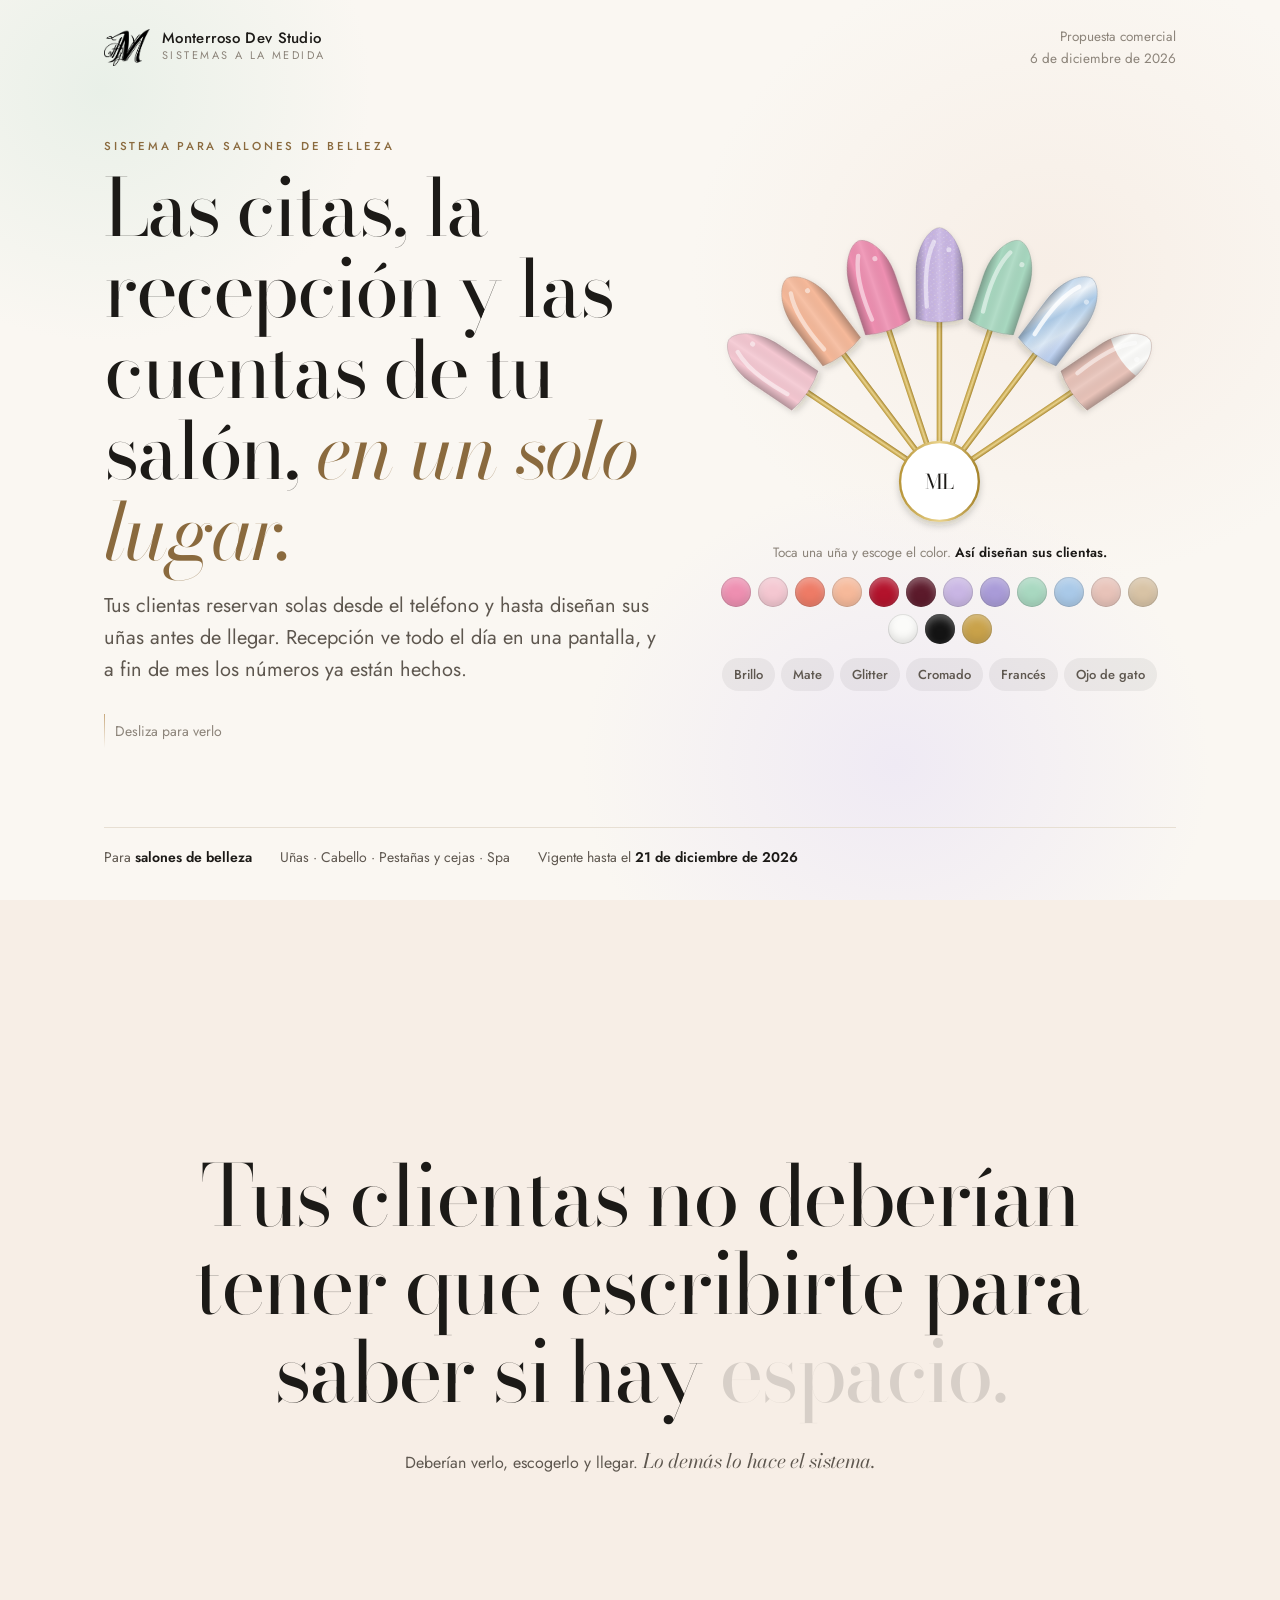
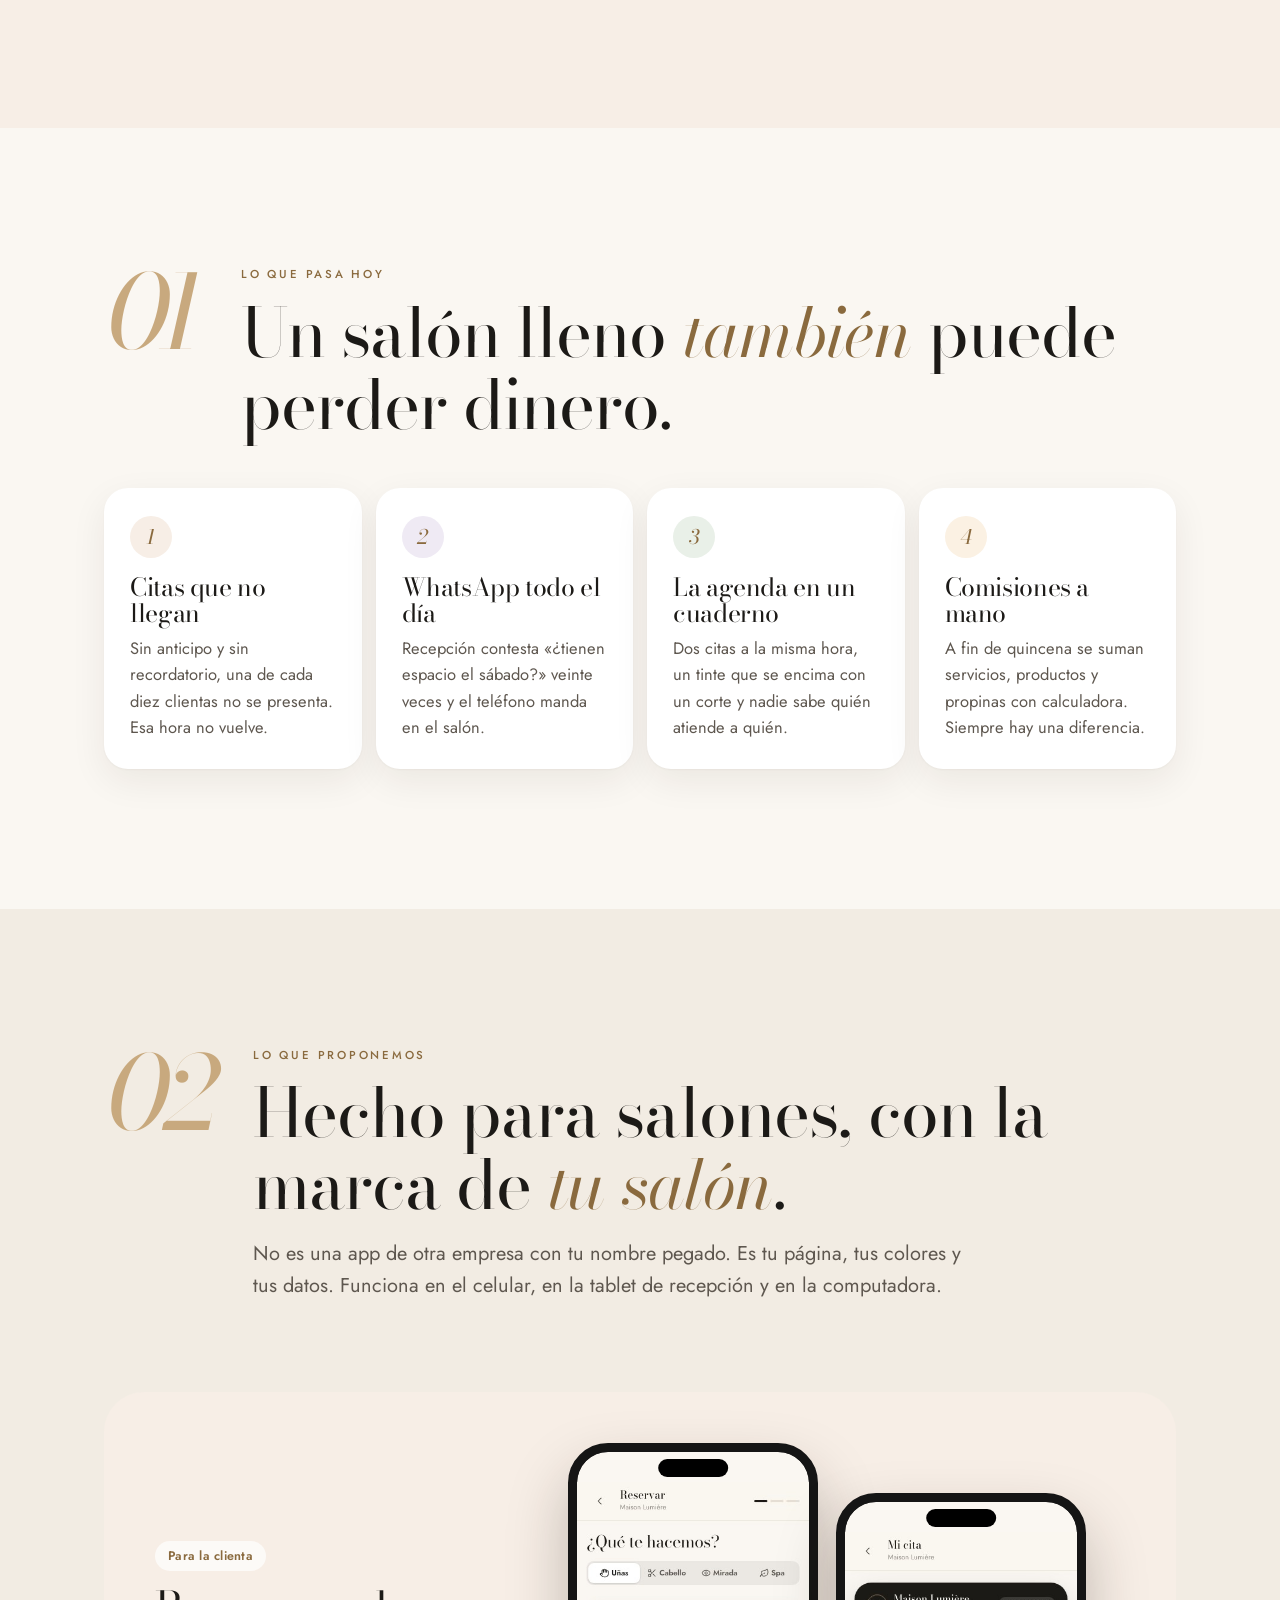
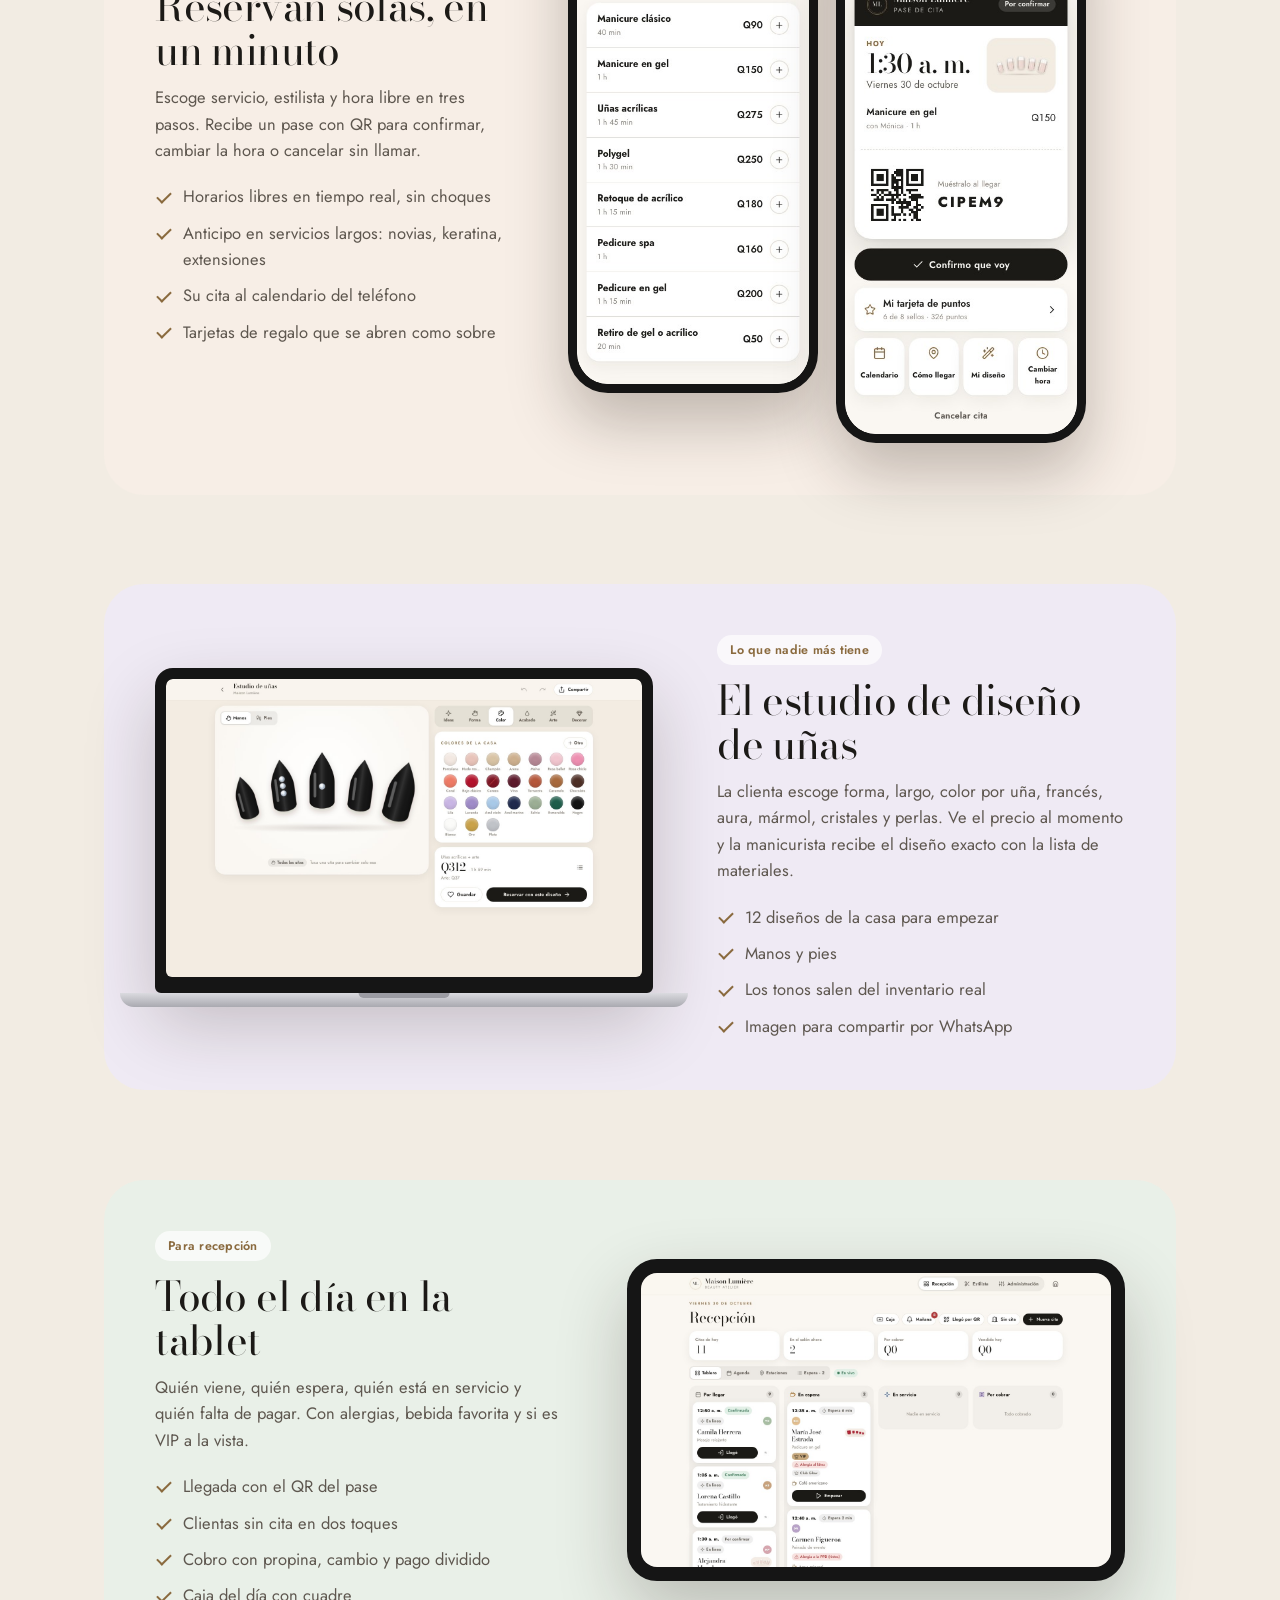
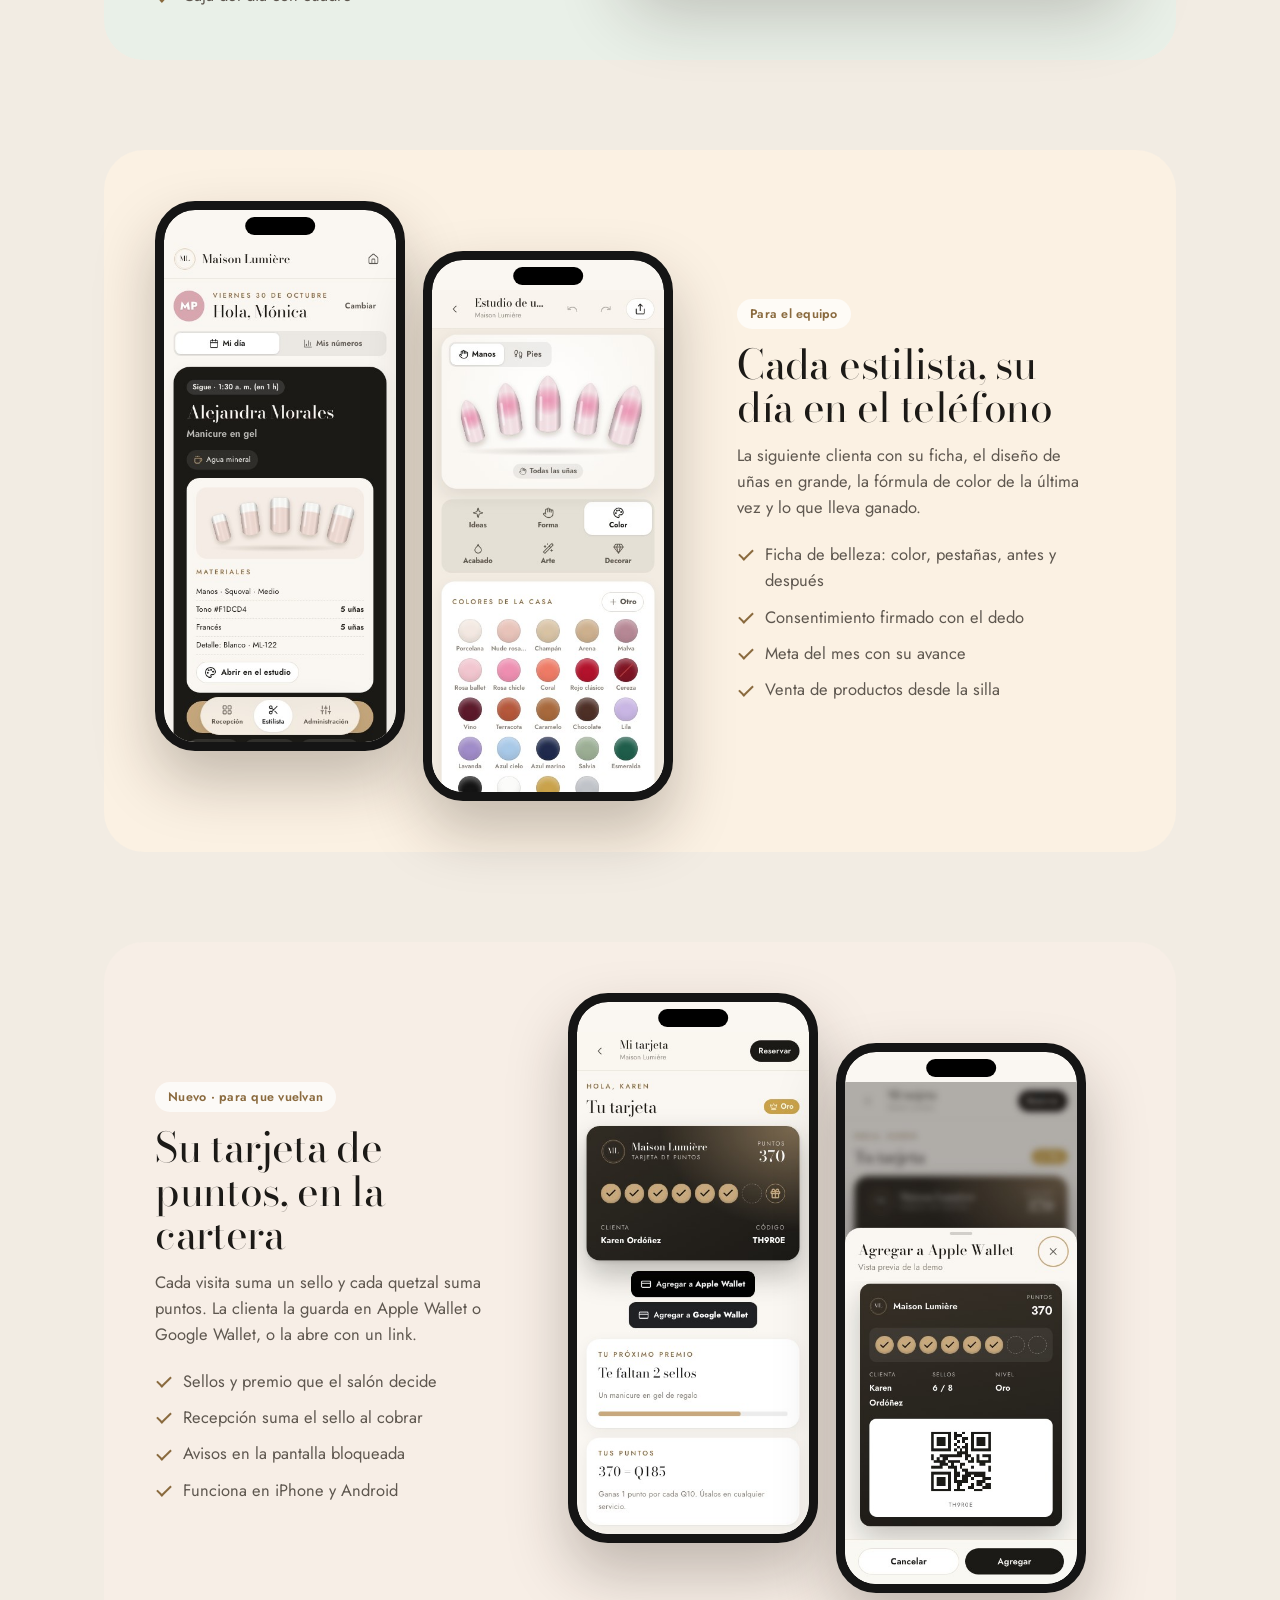
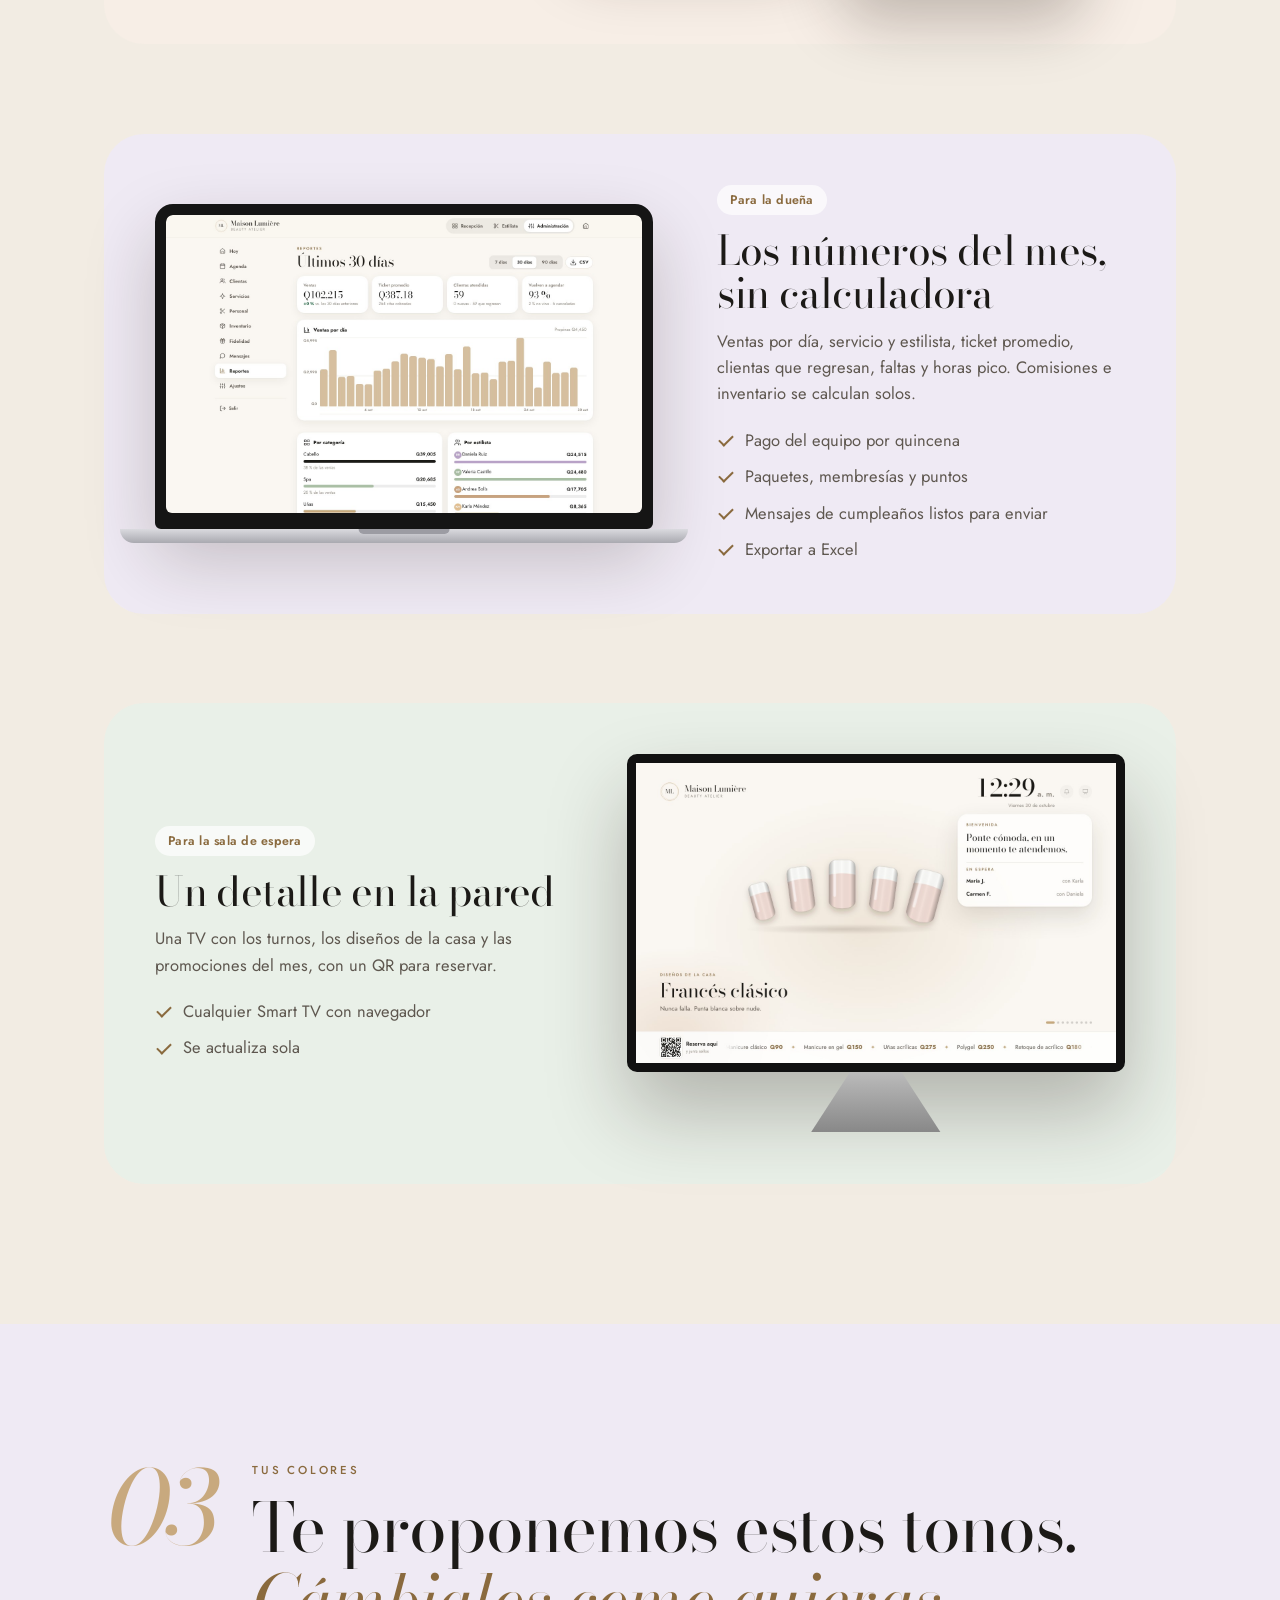
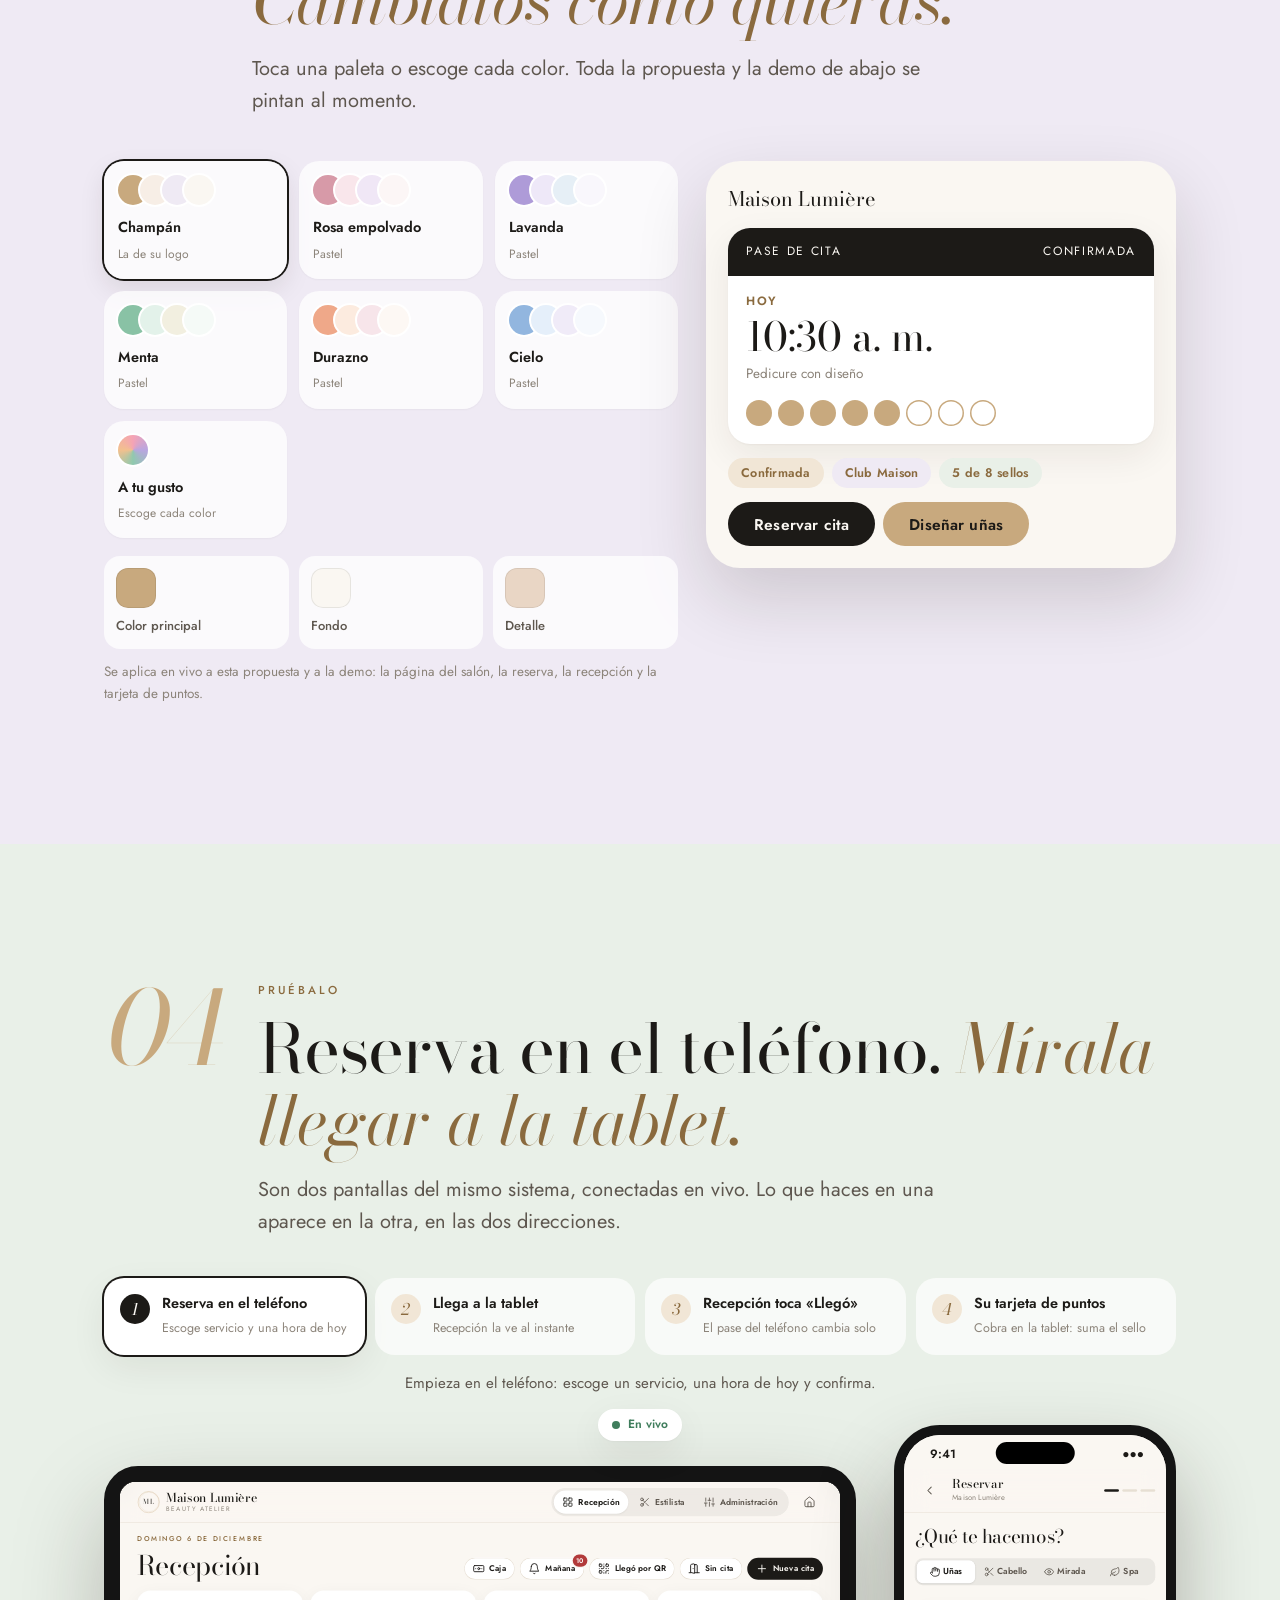
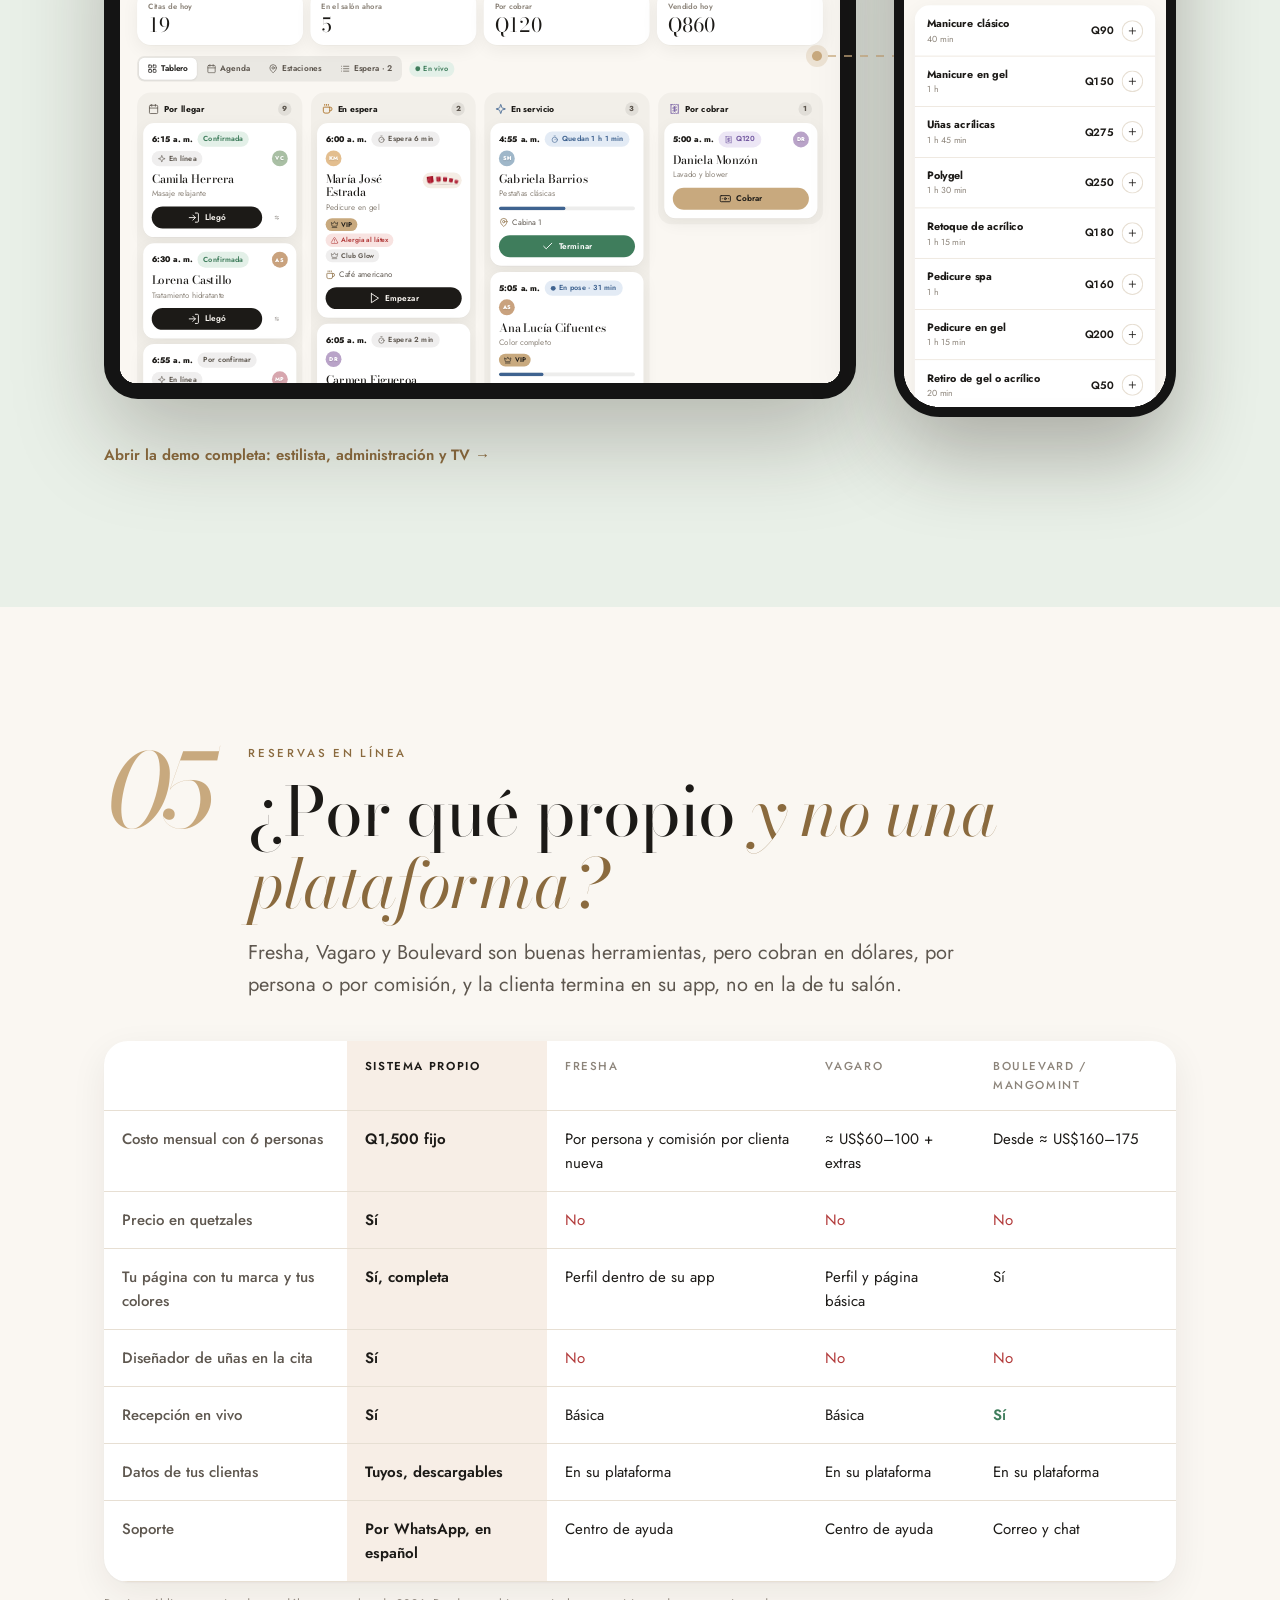
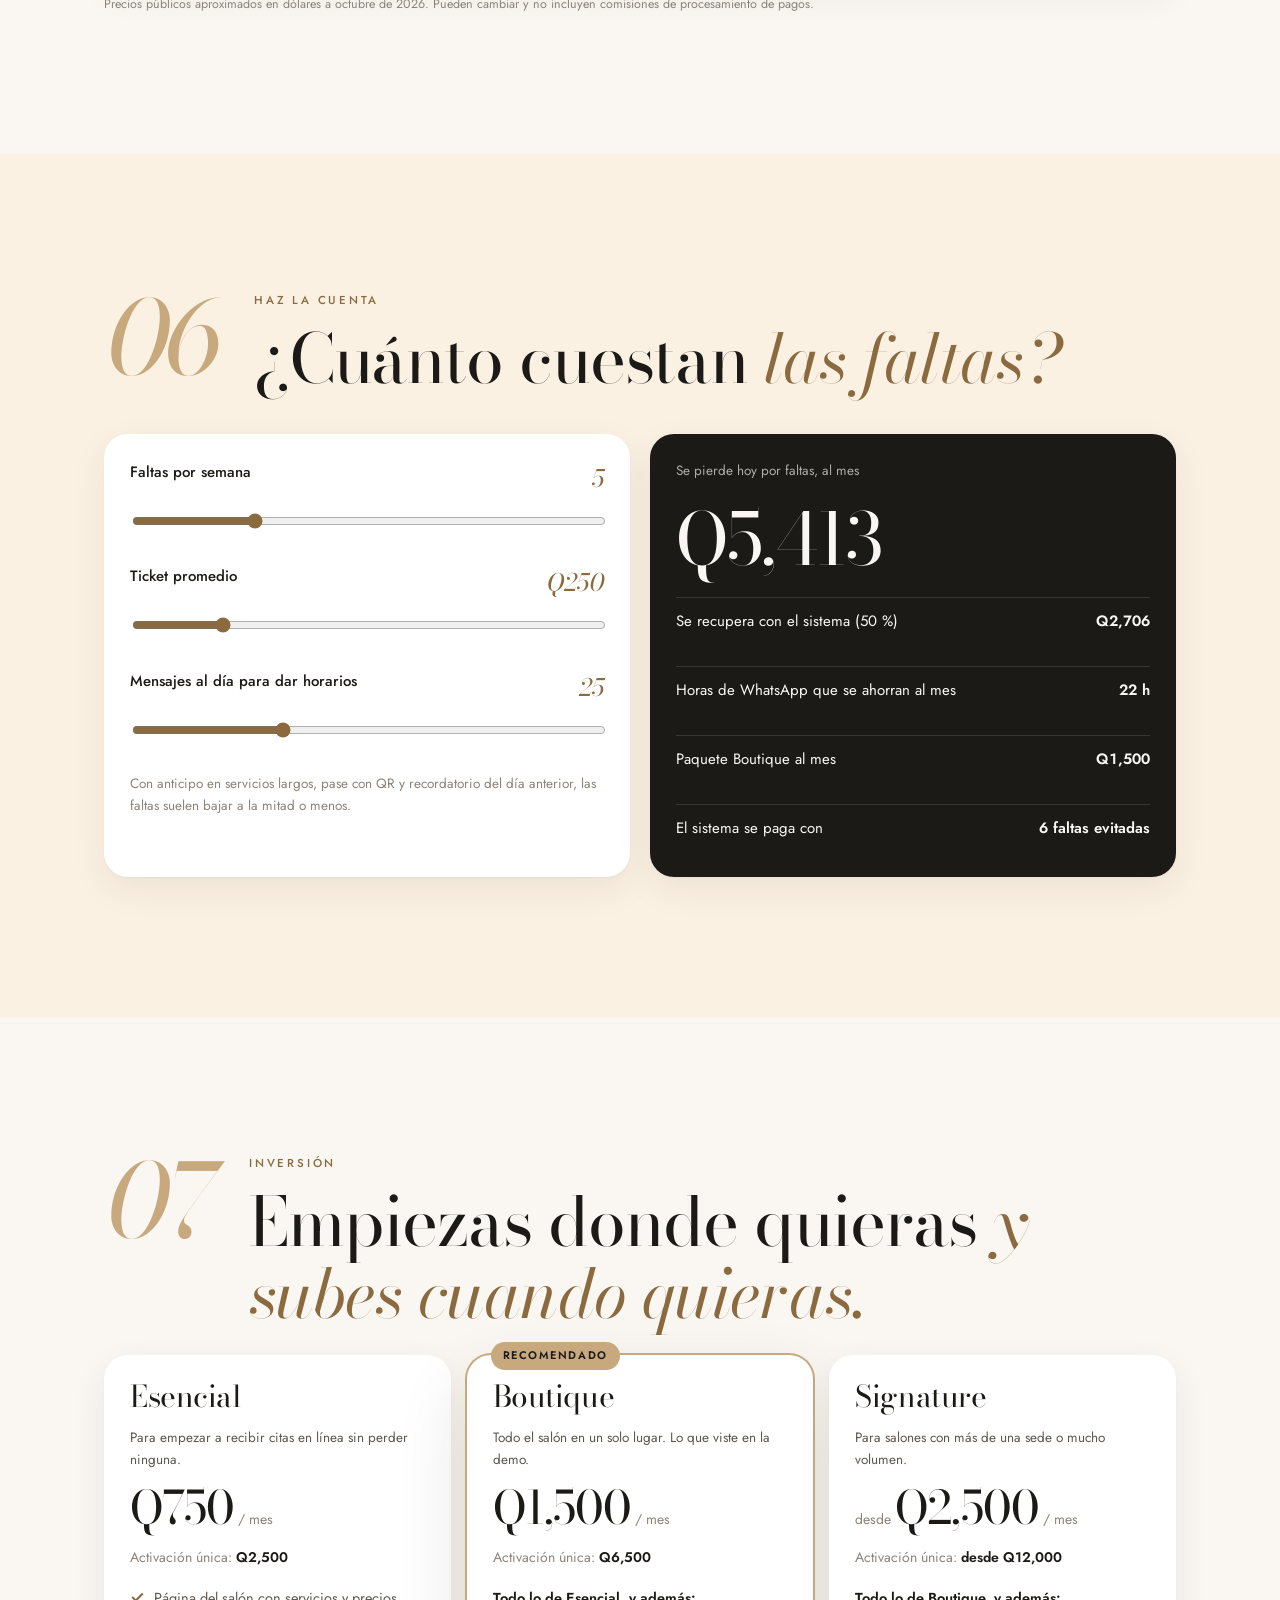
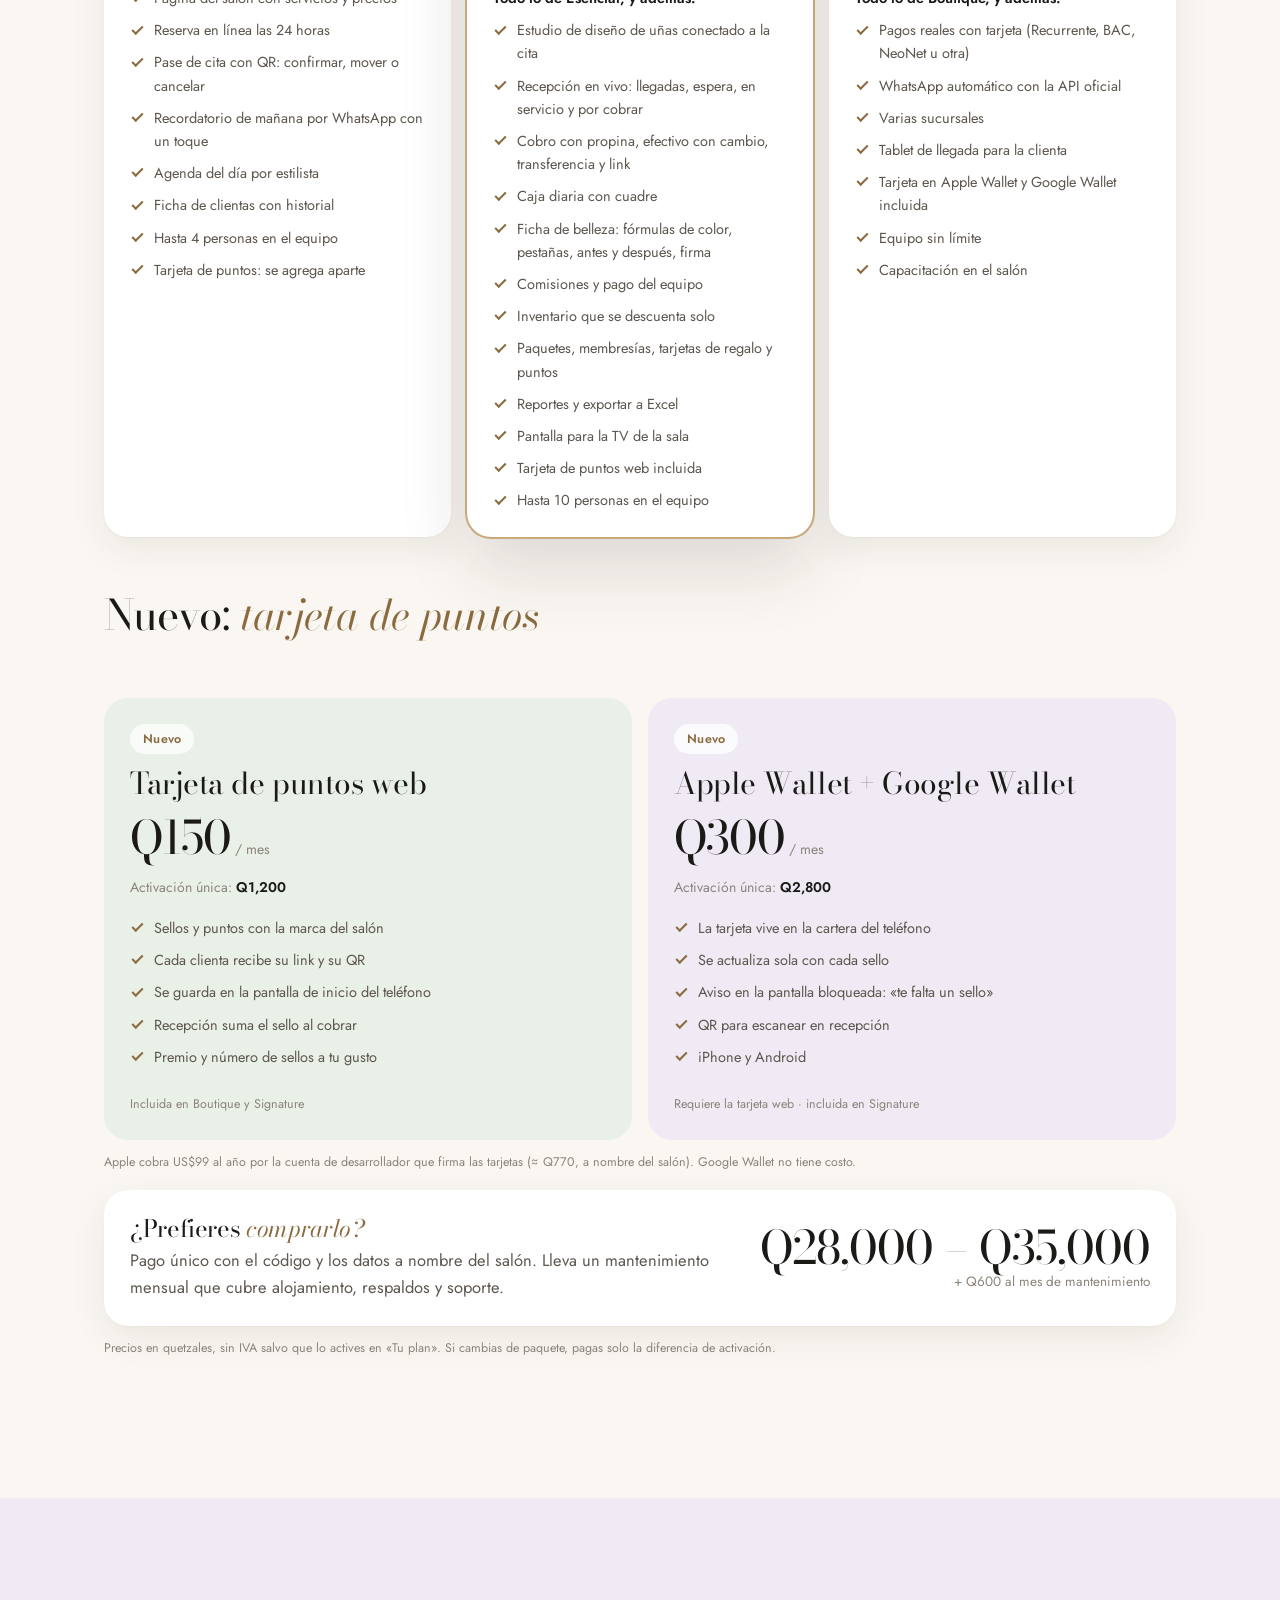
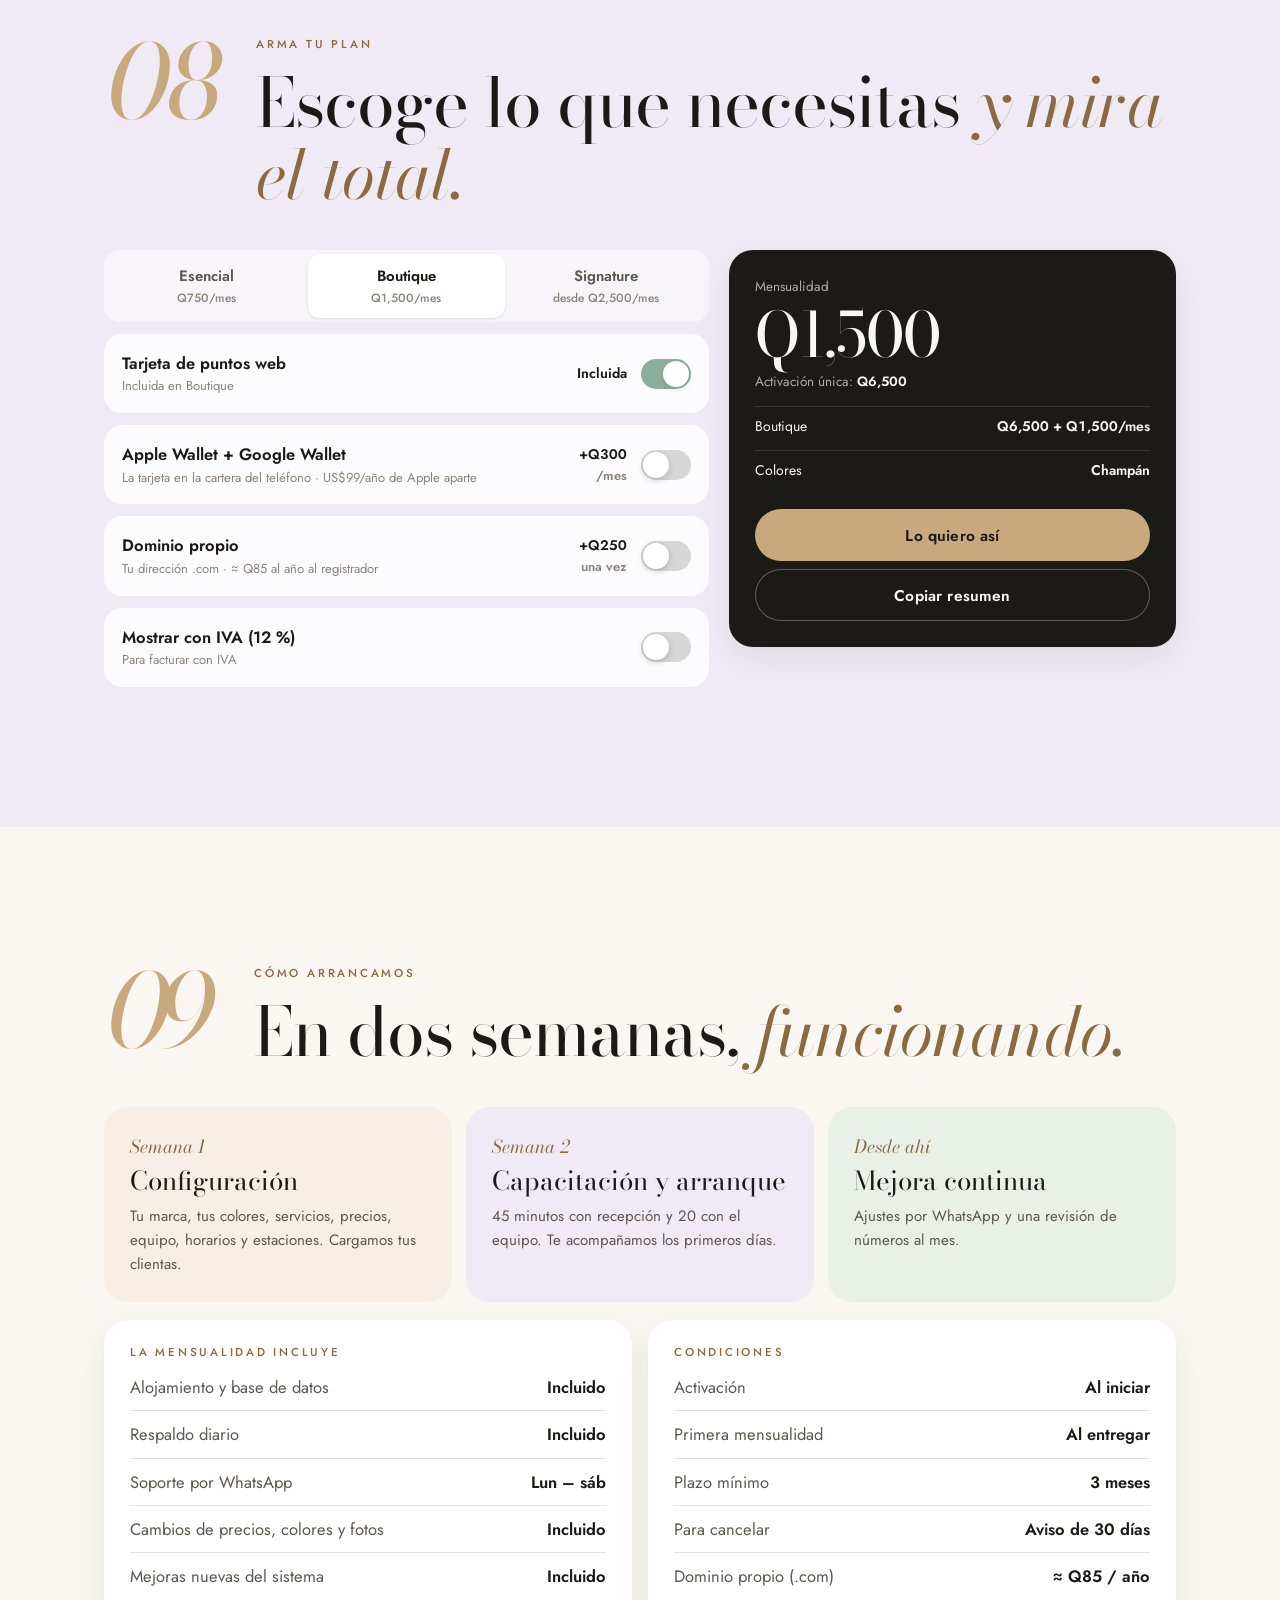
==== commit 64033c4a: "Propuesta rediseñada: tonos pastel editables, tablet y teléfono en vivo, aparatos reales Co-Authored" ====
--- a/Propuesta-Salon.html
+++ b/Propuesta-Salon.html
@@ -4,7 +4,7 @@
 <meta charset="utf-8">
 <meta name="viewport" content="width=device-width, initial-scale=1, viewport-fit=cover">
 <meta name="description" content="Reservas en línea, estudio de diseño de uñas, recepción en vivo y tarjeta de puntos en Apple y Google Wallet.">
-<meta name="theme-color" content="#1E1B14">
+<meta name="theme-color" content="#FAF7F2">
 <meta name="robots" content="noindex">
 <meta property="og:type" content="website">
 <meta property="og:title" content="Sistema para salones de belleza · Monterroso Dev Studio">
@@ -23,190 +23,93 @@
 <script src="marca.js"></script>
 <title>Propuesta · Sistema para salón</title>
 <style>
-:root { --ease: cubic-bezier(0.23, 1, 0.32, 1); --r: 22px; --firma: #1C1A17; --gutter: 20px; --sombra: 0 1px 2px rgba(28,26,23,.04), 0 10px 32px rgba(28,26,23,.07); }
-@media (min-width: 760px) { :root { --gutter: 40px; } }
+:root { --ease: cubic-bezier(0.23, 1, 0.32, 1); --r: 24px; --gutter: 20px; --sombra: 0 1px 2px rgba(40,26,20,.04), 0 12px 36px rgba(40,26,20,.07);
+  --t1: #F8E9EC; --t2: #EEE9F6; --t3: #E6F1EA; --t4: #FBEFE3; }
+@media (min-width: 760px) { :root { --gutter: 44px; } }
 *, *::before, *::after { box-sizing: border-box; }
 html { -webkit-text-size-adjust: 100%; scroll-behavior: smooth; scroll-padding-top: 72px; }
 @media (prefers-reduced-motion: reduce) { html { scroll-behavior: auto; } }
-body { margin: 0; background: var(--fondo); color: var(--tinta); font: 400 16.5px/1.6 var(--f-texto); font-variant-numeric: lining-nums; -webkit-font-smoothing: antialiased; overflow-x: clip; }
+body { margin: 0; background: var(--fondo); color: var(--tinta); font: 400 16.5px/1.6 var(--f-texto); font-variant-numeric: lining-nums; -webkit-font-smoothing: antialiased; overflow-x: clip; transition: background-color .5s var(--ease), color .5s var(--ease); }
 img, svg { display: block; max-width: 100%; }
 a { color: inherit; }
 h1, h2, h3, p { margin: 0; }
-.serif, h1, h2, h3 { font-family: var(--f-titulo); font-weight: 400; letter-spacing: -.015em; line-height: 1.08; }
 b, strong { font-weight: 600; }
+.serif, h1, h2, h3 { font-family: var(--f-titulo); font-weight: 400; letter-spacing: -.015em; line-height: 1.06; }
+h1 em, h2 em, h3 em, .serif em { font-style: italic; color: var(--acento-texto); }
 .eyebrow { font: 500 11.5px/1.2 var(--f-texto); letter-spacing: .24em; text-transform: uppercase; color: var(--acento-texto); margin-bottom: 14px; }
 .tx2 { color: var(--tinta2); } .tenue { color: var(--tenue); } .small { font-size: 13.5px; }
-.cont { max-width: 1120px; margin: 0 auto; padding: 0 var(--gutter); }
-section, section.cont { padding-top: clamp(56px, 9vw, 110px); }
-.rango output, .precio b, .grande { font-variant-numeric: lining-nums tabular-nums; font-feature-settings: "lnum" 1; }
-h2 { font-size: clamp(32px, 4.6vw, 52px); }
-h3 { font-size: 23px; }
-.lead { font-size: clamp(17px, 1.7vw, 20px); color: var(--tinta2); max-width: 36em; margin-top: 16px; line-height: 1.55; }
-.card { background: var(--tarjeta); border-radius: var(--r); box-shadow: var(--sombra); padding: 24px; }
-.rev { opacity: 0; transform: translateY(18px); transition: opacity .8s var(--ease), transform .8s var(--ease); transition-delay: calc(var(--i, 0) * 70ms); }
+.cont { max-width: 1160px; margin: 0 auto; padding: 0 var(--gutter); }
+.sec { padding: clamp(72px, 11vw, 140px) 0; position: relative; transition: background-color .5s var(--ease); }
+.sec.t1 { background: var(--t1); } .sec.t2 { background: var(--t2); } .sec.t3 { background: var(--t3); } .sec.t4 { background: var(--t4); } .sec.f2 { background: var(--fondo2); }
+.sec.osc { background: var(--oscuro); color: var(--fondo); } .sec.osc .tx2, .sec.osc .tenue { color: color-mix(in srgb, var(--fondo) 70%, transparent); } .sec.osc .eyebrow { color: var(--acento); } .sec.osc h2 em { color: var(--acento); }
+h2 { font-size: clamp(36px, 5.4vw, 68px); }
+h3 { font-size: 24px; }
+.lead { font-size: clamp(17px, 1.6vw, 20px); color: var(--tinta2); max-width: 36em; margin-top: 18px; line-height: 1.6; }
+.card { background: var(--tarjeta); border-radius: var(--r); box-shadow: var(--sombra); padding: 26px; }
+.rev { opacity: 0; transform: translateY(22px); transition: opacity .9s var(--ease), transform .9s var(--ease); transition-delay: calc(var(--i, 0) * 80ms); }
 .rev.visto { opacity: 1; transform: none; }
-@media (prefers-reduced-motion: reduce) { .rev { transform: none; transition: opacity .3s linear; } .anillos circle { animation: none !important; stroke-dashoffset: 0 !important; } }
-
-/* portada */
-.portada { min-height: 100vh; min-height: 100svh; display: grid; grid-template-rows: auto 1fr auto; padding: 24px var(--gutter) 32px; max-width: 1120px; margin: 0 auto; }
-.firma-top { display: flex; align-items: center; gap: 12px; }
-.firma-m { width: 46px; height: 38px; object-fit: contain; mix-blend-mode: multiply; }
-.firma-top b { display: block; font: 600 15px/1.15 var(--f-texto); letter-spacing: .02em; }
-.firma-top small { display: block; font-size: 11px; letter-spacing: .18em; text-transform: uppercase; color: var(--tenue); }
-.firma-top .fecha { margin-left: auto; text-align: right; }
-.portada-c { display: grid; grid-template-columns: 1.1fr .9fr; gap: 40px; align-items: center; padding: 40px 0; }
-.portada h1 { font-size: clamp(40px, 5.8vw, 76px); letter-spacing: -.03em; line-height: 1.02; }
-.portada h1 em { font-style: italic; color: var(--acento-texto); }
-.sello { position: relative; display: grid; place-items: center; aspect-ratio: 1; max-width: 420px; width: 100%; justify-self: center; }
-.anillos { position: absolute; inset: 0; width: 100%; height: 100%; }
-.anillos circle { fill: none; stroke: var(--acento); stroke-dasharray: 100; stroke-dashoffset: 100; animation: trazo 2.2s var(--ease) forwards; }
-.anillos circle:nth-child(2) { animation-delay: .3s; opacity: .6; } .anillos circle:nth-child(3) { animation-delay: .55s; opacity: .4; }
-@keyframes trazo { to { stroke-dashoffset: 0; } }
-.sello-in { width: 62%; display: grid; place-items: center; animation: aparece 1.1s .4s var(--ease) both; }
-.sello-in svg { width: 100%; height: auto; }
-.sello-in .generico { font: 500 clamp(30px, 4vw, 48px)/1.1 var(--f-titulo); text-align: center; }
-@keyframes aparece { from { opacity: 0; transform: scale(.96); } }
-.portada-pie { display: flex; gap: 12px 28px; flex-wrap: wrap; align-items: center; color: var(--tinta2); font-size: 14px; border-top: 1px solid var(--linea); padding-top: 18px; }
-.portada-pie b { color: var(--tinta); }
-@media (max-width: 820px) { .portada-c { grid-template-columns: 1fr; } .sello { max-width: 260px; order: -1; } }
-
-/* problema */
-.dolores { display: grid; grid-template-columns: repeat(auto-fit, minmax(min(100%, 240px), 1fr)); gap: 0; margin-top: 36px; border-top: 1px solid var(--linea); }
-.dolor { padding: 24px 22px 26px 0; border-bottom: 1px solid var(--linea); }
-.dolor span { font: 500 15px var(--f-titulo); color: var(--acento-texto); }
-.dolor h3 { margin: 6px 0 8px; }
-
-/* pantallas */
-.pantalla { display: grid; grid-template-columns: 1fr 1.25fr; gap: clamp(24px, 4vw, 56px); align-items: center; margin-top: clamp(40px, 6vw, 72px); }
-.pantalla.inv { grid-template-columns: 1.25fr 1fr; } .pantalla.inv .pt { order: 2; }
-.pt ul { list-style: none; padding: 0; margin: 18px 0 0; display: grid; gap: 10px; }
-.pt li { position: relative; padding-left: 26px; color: var(--tinta2); }
-.pt li::before { content: ""; position: absolute; left: 2px; top: .55em; width: 12px; height: 7px; border-left: 2px solid var(--acento-texto); border-bottom: 2px solid var(--acento-texto); transform: rotate(-45deg); }
-.marco { border-radius: 18px; overflow: hidden; box-shadow: 0 2px 6px rgba(28,26,23,.06), 0 30px 70px rgba(28,26,23,.16); background: var(--tarjeta); border: 1px solid var(--linea); }
-.marco img { width: 100%; height: auto; }
-.telefonos { display: flex; gap: 16px; justify-content: center; align-items: flex-start; }
-.tel { width: min(46%, 250px); border-radius: 34px; padding: 8px; background: #141210; box-shadow: 0 30px 60px rgba(28,26,23,.25); }
-.tel img { border-radius: 27px; width: 100%; height: auto; }
-.tel:nth-child(2) { margin-top: 40px; }
-@media (max-width: 860px) { .pantalla, .pantalla.inv { grid-template-columns: 1fr; } .pantalla.inv .pt { order: 0; } }
-.chip { display: inline-flex; align-items: center; gap: 6px; padding: 4px 12px; border-radius: 999px; background: var(--acento-suave); color: var(--acento-texto); font-size: 12.5px; font-weight: 700; }
-
-/* comparativa */
-.tabla-env { margin-top: 28px; background: var(--tarjeta); border-radius: var(--r); box-shadow: var(--sombra); overflow-x: auto; }
-table { width: 100%; border-collapse: collapse; font-size: 14.5px; min-width: 640px; }
-th, td { padding: 14px 16px; text-align: left; border-bottom: 1px solid var(--linea); vertical-align: top; }
-thead th { font-size: 12px; letter-spacing: .1em; text-transform: uppercase; color: var(--tenue); font-weight: 700; }
-th.nos, td.nos { background: color-mix(in srgb, var(--acento-suave) 60%, transparent); font-weight: 700; color: var(--tinta); }
-tbody th { font-weight: 600; color: var(--tinta2); }
-.si { color: #3F7D5C; font-weight: 700; } .no { color: #B23A3A; }
-.nota { font-size: 12.5px; color: var(--tenue); margin-top: 10px; }
-
-/* calculadora */
-.calc { display: grid; grid-template-columns: 1fr 1fr; gap: 20px; margin-top: 30px; }
-.calc .card { display: grid; gap: 22px; align-content: start; }
-.rango label { display: flex; justify-content: space-between; font-weight: 700; font-size: 14.5px; margin-bottom: 8px; }
-.rango output { font: 500 22px var(--f-titulo); color: var(--acento-texto); }
-input[type=range] { width: 100%; accent-color: var(--oscuro); height: 28px; }
-.resultado { background: var(--oscuro); color: var(--fondo); }
-.resultado .grande { font: 500 clamp(44px, 6vw, 64px)/1 var(--f-titulo); letter-spacing: -.02em; }
-.resultado .tx2, .resultado .tenue { color: color-mix(in srgb, var(--fondo) 70%, transparent); }
-.res-fila { display: flex; justify-content: space-between; gap: 12px; padding: 10px 0; border-top: 1px solid rgba(255,255,255,.12); font-size: 15px; }
-.res-fila b { font-variant-numeric: tabular-nums; }
-@media (max-width: 760px) { .calc { grid-template-columns: 1fr; } }
-
-/* paquetes */
-.iva { display: inline-flex; gap: 2px; padding: 3px; border-radius: 12px; background: color-mix(in srgb, var(--tinta) 7%, transparent); margin-top: 20px; }
-.iva button { border: 0; background: transparent; padding: 8px 14px; border-radius: 9px; font: 600 13.5px var(--f-texto); color: var(--tinta2); cursor: pointer; transition: background-color .2s var(--ease), transform .16s var(--ease); }
-.iva button:active { transform: scale(.97); }
-.iva button.on { background: var(--tarjeta); color: var(--tinta); box-shadow: 0 1px 3px rgba(0,0,0,.1); }
-.paquetes { display: grid; grid-template-columns: repeat(3, 1fr); gap: 16px; margin-top: 24px; align-items: stretch; }
-.paq { display: flex; flex-direction: column; gap: 14px; position: relative; }
-.paq.top { background: var(--oscuro); color: var(--fondo); transform: translateY(-10px); box-shadow: 0 30px 70px rgba(28,26,23,.25); }
-.paq.top .tx2, .paq.top .tenue, .paq.top li { color: color-mix(in srgb, var(--fondo) 78%, transparent); }
-.paq.top li::before { border-color: var(--acento); }
-.paq .reco { position: absolute; top: -12px; left: 24px; background: var(--acento); color: var(--acento-sobre); font-size: 11.5px; font-weight: 800; letter-spacing: .12em; text-transform: uppercase; padding: 5px 12px; border-radius: 999px; }
-.precio b { font: 500 42px/1 var(--f-titulo); letter-spacing: -.02em; }
-.precio small { font-size: 14px; }
-.activ { font-size: 14px; }
-.paq ul { list-style: none; padding: 0; margin: 4px 0 0; display: grid; gap: 9px; font-size: 14.5px; }
-.paq li { position: relative; padding-left: 24px; color: var(--tinta2); }
-.paq li::before { content: ""; position: absolute; left: 2px; top: .5em; width: 11px; height: 6px; border-left: 2px solid var(--acento-texto); border-bottom: 2px solid var(--acento-texto); transform: rotate(-45deg); }
-.paq li.mas { font-weight: 700; color: inherit; padding-left: 0; } .paq li.mas::before { display: none; }
-.paquetes.dos { grid-template-columns: repeat(2, 1fr); margin-top: 18px; }
-.paq.extra .chip { align-self: flex-start; }
-.combo { margin-top: 26px; display: grid; grid-template-columns: 1.4fr 1fr; gap: 24px; align-items: center; border: 2px solid var(--acento); background: linear-gradient(135deg, var(--tarjeta), var(--acento-suave)); }
-.reco-l { display: inline-block; background: var(--acento); color: var(--acento-sobre); font-size: 11.5px; font-weight: 800; letter-spacing: .12em; text-transform: uppercase; padding: 5px 12px; border-radius: 999px; }
-.combo-p { text-align: right; } .combo-p s { margin-left: 6px; }
-@media (max-width: 760px) { .combo { grid-template-columns: 1fr; } .combo-p { text-align: left; } .paquetes.dos { grid-template-columns: 1fr; } }
-.compra { margin-top: 18px; display: grid; grid-template-columns: 1fr auto; gap: 20px; align-items: center; }
-@media (max-width: 900px) { .paquetes { grid-template-columns: 1fr; } .paq.top { transform: none; } .compra { grid-template-columns: 1fr; } }
-
-/* incluye / cronograma */
-.g2 { display: grid; grid-template-columns: repeat(auto-fit, minmax(min(100%, 300px), 1fr)); gap: 16px; margin-top: 28px; }
-.lista-l { list-style: none; padding: 0; margin: 12px 0 0; display: grid; gap: 10px; }
-.lista-l li { display: flex; justify-content: space-between; gap: 14px; border-bottom: 1px solid var(--linea); padding-bottom: 10px; color: var(--tinta2); }
-.lista-l li b { color: var(--tinta); white-space: nowrap; }
-.pasos { counter-reset: p; display: grid; gap: 14px; margin-top: 12px; }
-.paso { display: grid; grid-template-columns: 44px 1fr; gap: 14px; }
-.paso::before { counter-increment: p; content: counter(p); width: 44px; height: 44px; border-radius: 50%; display: grid; place-items: center; background: var(--acento-suave); color: var(--acento-texto); font: 600 18px var(--f-titulo); }
-
-/* dudas */
-details { border-bottom: 1px solid var(--linea); padding: 18px 0; }
-summary { cursor: pointer; font: 500 20px/1.3 var(--f-titulo); list-style: none; display: flex; justify-content: space-between; gap: 16px; }
-summary::-webkit-details-marker { display: none; }
-summary::after { content: "+"; font: 400 24px var(--f-texto); color: var(--acento-texto); transition: transform .25s var(--ease); }
-details[open] summary::after { transform: rotate(45deg); }
-details p { color: var(--tinta2); margin-top: 10px; max-width: 46em; }
-
-/* cierre */
-.cierre { margin-top: clamp(56px, 9vw, 110px); background: var(--oscuro); color: var(--fondo); border-radius: 36px; padding: clamp(32px, 6vw, 72px); display: grid; grid-template-columns: 1.2fr .8fr; gap: 32px; align-items: center; }
-.cierre .tx2 { color: color-mix(in srgb, var(--fondo) 72%, transparent); }
-.btn { display: inline-flex; align-items: center; justify-content: center; gap: 10px; min-height: 54px; padding: 0 28px; border-radius: 999px; font-weight: 700; font-size: 16px; text-decoration: none; transition: transform .16s var(--ease), background-color .2s var(--ease); }
+@media (prefers-reduced-motion: reduce) { .rev { transform: none; transition: opacity .3s linear; } }
+.chip { display: inline-flex; align-items: center; gap: 6px; padding: 5px 13px; border-radius: 999px; background: var(--acento-suave); color: var(--acento-texto); font-size: 12.5px; font-weight: 600; letter-spacing: .02em; }
+.btn { display: inline-flex; align-items: center; justify-content: center; gap: 10px; min-height: 52px; padding: 0 26px; border-radius: 999px; font: 600 15.5px var(--f-texto); letter-spacing: .01em; text-decoration: none; border: 0; cursor: pointer; transition: transform .16s var(--ease), background-color .3s var(--ease), color .3s var(--ease); }
 .btn:active { transform: scale(.97); }
 .btn-a { background: var(--acento); color: var(--acento-sobre); }
-.btn-s { box-shadow: inset 0 0 0 1px rgba(255,255,255,.3); color: var(--fondo); }
-@media (hover: hover) and (pointer: fine) { .btn-a:hover { background: color-mix(in srgb, var(--acento) 88%, #fff); } }
-.firmas { display: grid; grid-template-columns: 1fr 1fr; gap: 40px; margin-top: 56px; }
-.firmas div { border-top: 1px solid var(--tinta); padding-top: 8px; font-size: 13px; color: var(--tenue); }
-.pie { display: flex; align-items: center; gap: 12px; padding: 40px 0 48px; color: var(--tenue); font-size: 13px; flex-wrap: wrap; }
-@media (max-width: 760px) { .cierre { grid-template-columns: 1fr; } .firmas { grid-template-columns: 1fr; } }
-
-@media print {
-  @page { size: letter; margin: 14mm; }
-  body { background: #fff; font-size: 12.5px; }
-  .rev { opacity: 1 !important; transform: none !important; }
-  .portada { min-height: auto; page-break-after: always; }
-  section, section.cont { padding-top: 26px; }
-  .pantalla, .paq, .calc, .tabla-env, .cierre { page-break-inside: avoid; }
-  .no-print, .iva { display: none !important; }
-  .card, .marco, .tel { box-shadow: none !important; }
-  .card { border: 1px solid var(--linea); }
-  .paq.top { transform: none; }
-  .anillos circle { animation: none; stroke-dashoffset: 0; }
-  .cierre, .resultado, .paq.top { -webkit-print-color-adjust: exact; print-color-adjust: exact; }
-}
+.btn-p { background: var(--oscuro); color: var(--fondo); }
+.btn-l { background: transparent; color: inherit; box-shadow: inset 0 0 0 1px color-mix(in srgb, currentColor 30%, transparent); }
+@media (hover: hover) and (pointer: fine) { .btn-a:hover { background: color-mix(in srgb, var(--acento) 86%, #000); } .btn-p:hover { background: color-mix(in srgb, var(--oscuro) 85%, var(--acento)); } }
+
+/* cabecera numerada */
+.sec-cab { display: grid; grid-template-columns: auto 1fr; gap: clamp(16px, 3vw, 40px); align-items: start; }
+.sec-cab .n { font: italic 400 clamp(56px, 8vw, 110px)/.8 var(--f-titulo); color: var(--acento); letter-spacing: -.04em; padding-top: 4px; }
+@media (max-width: 640px) { .sec-cab { grid-template-columns: 1fr; gap: 6px; } }
+
+/* índice lateral */
+.indice { position: fixed; left: 22px; top: 50%; transform: translateY(-50%); z-index: 40; display: grid; gap: 6px; opacity: 0; pointer-events: none; transition: opacity .5s var(--ease); }
+.indice.on { opacity: 1; pointer-events: auto; }
+.indice a { display: flex; align-items: center; gap: 10px; text-decoration: none; font: 500 12px var(--f-texto); color: var(--tenue); letter-spacing: .06em; }
+.indice a i { width: 18px; height: 1px; background: currentColor; transition: width .4s var(--ease), background-color .3s var(--ease); }
+.indice a span { opacity: 0; transform: translateX(-6px); transition: opacity .3s var(--ease), transform .3s var(--ease); white-space: nowrap; }
+.indice a.on { color: var(--acento-texto); } .indice a.on i { width: 34px; background: var(--acento); }
+.indice:hover a span, .indice a.on span { opacity: 1; transform: none; }
+@media (max-width: 1320px) { .indice { display: none; } }
 
 /* barra fija */
 .barra-top { position: fixed; top: 0; left: 0; right: 0; z-index: 50; transform: translateY(-105%); transition: transform .45s var(--ease); background: color-mix(in srgb, var(--fondo) 84%, transparent); backdrop-filter: blur(18px) saturate(1.6); -webkit-backdrop-filter: blur(18px) saturate(1.6); border-bottom: 1px solid var(--linea); }
 .barra-top.on { transform: none; }
-.barra-in { max-width: 1120px; margin: 0 auto; padding: 8px var(--gutter); display: flex; align-items: center; gap: 12px; min-height: 58px; }
+.barra-in { max-width: 1160px; margin: 0 auto; padding: 8px var(--gutter); display: flex; align-items: center; gap: 12px; min-height: 60px; }
+.firma-m { width: 46px; height: 38px; object-fit: contain; mix-blend-mode: multiply; }
 .barra-in .firma-m { width: 34px; height: 28px; }
-.barra-in > b { font: 600 14px var(--f-texto); white-space: nowrap; overflow: hidden; text-overflow: ellipsis; min-width: 0; }
-.barra-in nav { display: flex; gap: 2px; margin-left: auto; }
-.barra-in nav a { padding: 8px 12px; border-radius: 999px; font-size: 14px; font-weight: 600; color: var(--tinta2); text-decoration: none; white-space: nowrap; transition: background-color .2s var(--ease), color .2s var(--ease); }
+.barra-in > b { font: 400 18px var(--f-titulo); white-space: nowrap; overflow: hidden; text-overflow: ellipsis; min-width: 0; }
+.barra-in nav { display: flex; gap: 2px; margin-left: auto; align-items: center; }
+.barra-in nav a { padding: 8px 12px; border-radius: 999px; font-size: 14px; font-weight: 500; color: var(--tinta2); text-decoration: none; white-space: nowrap; transition: background-color .2s var(--ease), color .2s var(--ease); }
 .barra-in nav a.on { background: var(--tarjeta); color: var(--tinta); box-shadow: 0 1px 3px rgba(0,0,0,.08); }
 .barra-in nav a.siempre { background: var(--oscuro); color: var(--fondo); }
+.pal-punto { width: 24px; height: 24px; border-radius: 50%; border: 0; cursor: pointer; background: conic-gradient(var(--acento) 0 33%, var(--t1) 0 66%, var(--t2) 0); box-shadow: 0 0 0 2px var(--fondo), 0 0 0 3px var(--linea); flex: none; }
 .progreso { position: absolute; left: 0; right: 0; bottom: -1px; height: 2px; background: var(--acento); transform-origin: left; transform: scaleX(0); }
-.btn-ic { width: 40px; height: 40px; border-radius: 50%; border: 0; display: grid; place-items: center; background: color-mix(in srgb, var(--tinta) 6%, transparent); color: var(--tinta); cursor: pointer; flex: none; transition: transform .16s var(--ease), background-color .2s var(--ease); }
-.btn-ic:active { transform: scale(.94); }
-.btn-ic svg { width: 18px; height: 18px; }
-@media (max-width: 900px) { .barra-in nav a:not(.siempre) { display: none; } }
+.btn-ic { width: 40px; height: 40px; border-radius: 50%; border: 0; display: grid; place-items: center; background: color-mix(in srgb, var(--tinta) 6%, transparent); color: var(--tinta); cursor: pointer; flex: none; transition: transform .16s var(--ease); }
+.btn-ic:active { transform: scale(.94); } .btn-ic svg { width: 18px; height: 18px; }
+@media (max-width: 960px) { .barra-in nav a:not(.siempre) { display: none; } }
+.aviso { position: fixed; left: 50%; bottom: calc(24px + env(safe-area-inset-bottom)); transform: translate(-50%, 16px); opacity: 0; background: var(--oscuro); color: var(--fondo); padding: 12px 20px; border-radius: 999px; font-weight: 500; font-size: 14.5px; transition: opacity .25s var(--ease), transform .35s var(--ease); z-index: 60; pointer-events: none; box-shadow: 0 12px 30px rgba(0,0,0,.2); }
+.aviso.on { opacity: 1; transform: translate(-50%, 0); }
+
+/* portada */
+.portada { position: relative; overflow: hidden; }
+.portada::before { content: ""; position: absolute; inset: 0; background: radial-gradient(40% 50% at 82% 30%, var(--t1), transparent 70%), radial-gradient(35% 45% at 70% 85%, var(--t2), transparent 70%), radial-gradient(30% 40% at 8% 10%, var(--t3), transparent 70%); }
+.portada-in { position: relative; min-height: 100vh; min-height: 100svh; display: grid; grid-template-rows: auto 1fr auto; padding: 26px var(--gutter) 32px; max-width: 1160px; margin: 0 auto; }
+.firma-top { display: flex; align-items: center; gap: 12px; }
+.firma-top b { display: block; font: 500 15px/1.15 var(--f-texto); letter-spacing: .02em; }
+.firma-top small { display: block; font-size: 11px; letter-spacing: .22em; text-transform: uppercase; color: var(--tenue); }
+.firma-top .fecha { margin-left: auto; text-align: right; }
+.portada-c { display: grid; grid-template-columns: 1.08fr .92fr; gap: 44px; align-items: center; padding: 40px 0; }
+.portada h1 { font-size: clamp(44px, 6.2vw, 84px); letter-spacing: -.03em; line-height: 1.02; }
+.portada-pie { display: flex; gap: 12px 28px; flex-wrap: wrap; align-items: center; color: var(--tinta2); font-size: 14px; border-top: 1px solid var(--linea); padding-top: 18px; }
+.portada-pie b { color: var(--tinta); }
+.bajar { display: inline-flex; align-items: center; gap: 10px; margin-top: 28px; font-size: 14px; color: var(--tenue); text-decoration: none; }
+.bajar i { width: 1px; height: 34px; background: linear-gradient(var(--acento), transparent); animation: bajar 2.2s var(--ease) infinite; transform-origin: top; }
+@keyframes bajar { 0% { transform: scaleY(0); } 60% { transform: scaleY(1); } 100% { transform: scaleY(1); opacity: 0; } }
+@media (max-width: 860px) { .portada-c { grid-template-columns: 1fr; } }
 @media (max-width: 560px) { .firma-top .fecha { display: none; } }
-@media (hover: hover) and (pointer: fine) { .barra-in nav a:not(.siempre):hover { color: var(--tinta); } }
-.aviso { position: fixed; left: 50%; bottom: calc(24px + env(safe-area-inset-bottom)); transform: translate(-50%, 16px); opacity: 0; background: var(--oscuro); color: var(--fondo); padding: 12px 20px; border-radius: 999px; font-weight: 600; font-size: 14.5px; transition: opacity .25s var(--ease), transform .35s var(--ease); z-index: 60; pointer-events: none; box-shadow: 0 12px 30px rgba(0,0,0,.2); }
-.aviso.on { opacity: 1; transform: translate(-50%, 0); }
-
-/* abanico de muestras */
+
+/* abanico */
 .abanico { display: grid; gap: 14px; justify-items: center; }
 .abanico svg { width: 100%; max-width: 520px; height: auto; overflow: visible; touch-action: manipulation; -webkit-tap-highlight-color: transparent; }
 .punta { cursor: pointer; outline: none; }
@@ -217,61 +120,232 @@
 .tono:active { transform: scale(.88); }
 .tono.on { box-shadow: 0 0 0 2px var(--fondo), 0 0 0 4px var(--tinta); }
 .acabados { display: flex; flex-wrap: wrap; gap: 6px; justify-content: center; max-width: 520px; }
-.acab { border: 0; padding: 7px 11px; border-radius: 999px; background: color-mix(in srgb, var(--tinta) 6%, transparent); font: 600 13px var(--f-texto); color: var(--tinta2); cursor: pointer; transition: background-color .2s var(--ease), color .2s var(--ease), transform .16s var(--ease); }
+.acab { border: 0; padding: 7px 12px; border-radius: 999px; background: color-mix(in srgb, var(--tinta) 6%, transparent); font: 500 13px var(--f-texto); color: var(--tinta2); cursor: pointer; transition: background-color .2s var(--ease), color .2s var(--ease), transform .16s var(--ease); }
 .acab.on { background: var(--oscuro); color: var(--fondo); }
 .acab:active { transform: scale(.96); }
 .abanico-tx { font-size: 13.5px; color: var(--tenue); text-align: center; min-height: 22px; display: flex; gap: 10px; align-items: center; justify-content: center; flex-wrap: wrap; }
 .abanico-tx b { color: var(--tinta); }
-.abanico-tx button { border: 0; background: none; color: var(--acento-texto); font: 700 13px var(--f-texto); cursor: pointer; text-decoration: underline; text-underline-offset: 3px; }
-
-/* demo en vivo */
-.demo-vivo { display: grid; grid-template-columns: .95fr 1.05fr; gap: clamp(24px, 4vw, 56px); align-items: center; margin-top: 30px; }
-.demo-tabs { display: grid; gap: 10px; }
-.demo-tab { display: flex; align-items: center; gap: 14px; text-align: left; padding: 14px 16px; border-radius: 18px; border: 0; background: var(--tarjeta); box-shadow: var(--sombra); cursor: pointer; font: inherit; color: inherit; transition: box-shadow .2s var(--ease), transform .16s var(--ease); }
-.demo-tab.on { box-shadow: 0 0 0 2px var(--tinta), var(--sombra); }
-.demo-tab:active { transform: scale(.98); }
-.demo-tab b { display: block; } .demo-tab small { color: var(--tenue); font-size: 13px; }
-.demo-tab .n { width: 36px; height: 36px; border-radius: 50%; display: grid; place-items: center; background: var(--acento-suave); color: var(--acento-texto); font: 600 16px var(--f-titulo); flex: none; }
-.demo-tab.on .n { background: var(--oscuro); color: var(--fondo); }
-.iphone { justify-self: center; width: 336px; height: 700px; border-radius: 54px; padding: 11px; background: linear-gradient(145deg, #2b2b2b, #0d0d0d); box-shadow: 0 0 0 1.5px #3a3a3a, 0 40px 90px rgba(0,0,0,.32); position: relative; }
-.iphone .scr { height: 100%; border-radius: 44px; overflow: hidden; display: flex; flex-direction: column; background: var(--fondo); }
-.iphone .status { height: 46px; flex: none; display: flex; align-items: center; justify-content: space-between; padding: 6px 26px 0 30px; font: 700 14px var(--f-texto); color: var(--tinta); position: relative; }
-.iphone .isla { position: absolute; top: 10px; left: 50%; width: 92px; height: 27px; border-radius: 20px; background: #000; transform: translateX(-50%); }
-.iphone .st-ic { display: flex; gap: 5px; align-items: center; } .iphone .st-ic svg { height: 11px; width: auto; fill: currentColor; }
-.iphone iframe { width: 100%; flex: 1; border: 0; background: var(--fondo); display: block; }
-.link-demo { display: inline-flex; gap: 6px; margin-top: 16px; font-weight: 700; color: var(--acento-texto); text-decoration: none; font-size: 15px; }
-@media (max-width: 860px) { .demo-vivo { grid-template-columns: 1fr; } .iphone { width: min(336px, 86vw); height: min(700px, 178vw); } }
+.abanico-tx button { border: 0; background: none; color: var(--acento-texto); font: 600 13px var(--f-texto); cursor: pointer; text-decoration: underline; text-underline-offset: 3px; }
+
+/* frase */
+.frase { min-height: 92vh; display: grid; place-items: center; text-align: center; }
+.frase p.serif { font-size: clamp(40px, 6.6vw, 98px); line-height: 1.04; letter-spacing: -.03em; max-width: 15em; margin: 0 auto; }
+.frase .pal { display: inline-block; opacity: .14; transition: opacity .6s var(--ease); }
+.frase .pal.on { opacity: 1; }
+.frase small { display: block; margin-top: 34px; font-size: 16px; color: var(--tinta2); }
+
+/* problema */
+.dolores { display: grid; grid-template-columns: repeat(auto-fit, minmax(min(100%, 250px), 1fr)); gap: 14px; margin-top: 48px; }
+.dolor { padding: 28px 26px; border-radius: var(--r); background: var(--tarjeta); box-shadow: var(--sombra); }
+.dolor span { display: inline-grid; place-items: center; width: 42px; height: 42px; border-radius: 50%; font: italic 400 20px var(--f-titulo); color: var(--acento-texto); }
+.dolor:nth-child(1) span { background: var(--t1); } .dolor:nth-child(2) span { background: var(--t2); } .dolor:nth-child(3) span { background: var(--t3); } .dolor:nth-child(4) span { background: var(--t4); }
+.dolor h3 { margin: 16px 0 8px; font-size: 25px; }
+
+/* pantallas con aparatos */
+.bloque { display: grid; grid-template-columns: .9fr 1.1fr; gap: clamp(28px, 5vw, 72px); align-items: center; margin-top: clamp(48px, 7vw, 90px); padding: clamp(28px, 4vw, 56px); border-radius: 40px; }
+.bloque.inv { grid-template-columns: 1.1fr .9fr; } .bloque.inv .pt { order: 2; }
+.bloque.t1 { background: var(--t1); } .bloque.t2 { background: var(--t2); } .bloque.t3 { background: var(--t3); } .bloque.t4 { background: var(--t4); }
+.pt h3 { font-size: clamp(28px, 3.2vw, 42px); margin-top: 14px; }
+.pt p { color: var(--tinta2); margin-top: 12px; }
+.pt ul { list-style: none; padding: 0; margin: 20px 0 0; display: grid; gap: 10px; }
+.pt li { position: relative; padding-left: 28px; color: var(--tinta2); }
+.pt li::before { content: ""; position: absolute; left: 2px; top: .5em; width: 14px; height: 8px; border-left: 2px solid var(--acento-texto); border-bottom: 2px solid var(--acento-texto); transform: rotate(-45deg); }
+.pt .chip { background: rgba(255,255,255,.7); }
+@media (max-width: 880px) { .bloque, .bloque.inv { grid-template-columns: 1fr; } .bloque.inv .pt { order: 0; } }
+.dev-mac { max-width: 640px; margin: 0 auto; }
+.dev-mac .pant { border: 11px solid #151515; border-bottom-width: 16px; border-radius: 18px 18px 6px 6px; background: #151515; overflow: hidden; box-shadow: 0 30px 70px rgba(40,26,20,.22); }
+.dev-mac .pant img { width: 100%; border-radius: 6px; }
+.dev-mac .base { height: 14px; width: 114%; margin-left: -7%; background: linear-gradient(#DADADF, #A9A9B0); border-radius: 0 0 14px 14px; position: relative; }
+.dev-mac .base::before { content: ""; position: absolute; left: 50%; top: 0; width: 16%; height: 5px; transform: translateX(-50%); background: #9C9CA3; border-radius: 0 0 8px 8px; }
+.dev-ipad { border: 14px solid #151515; border-radius: 30px; background: #151515; overflow: hidden; box-shadow: 0 30px 70px rgba(40,26,20,.24), inset 0 0 0 1px #333; max-width: 680px; margin: 0 auto; }
+.dev-ipad img { width: 100%; border-radius: 12px; }
+.dev-iph { width: min(250px, 42vw); border: 9px solid #151515; border-radius: 40px; background: #151515; overflow: hidden; box-shadow: 0 30px 60px rgba(40,26,20,.26); position: relative; }
+.dev-iph::before { content: ""; position: absolute; top: 7px; left: 50%; width: 30%; height: 18px; border-radius: 12px; background: #000; transform: translateX(-50%); z-index: 2; }
+.dev-iph .scr { background: var(--fondo); padding-top: 30px; border-radius: 31px; overflow: hidden; }
+.dev-iph img { width: 100%; }
+.pareja { display: flex; gap: 18px; justify-content: center; align-items: flex-start; }
+.pareja .dev-iph:nth-child(2) { margin-top: 50px; }
+.dev-tv { max-width: 660px; margin: 0 auto; }
+.dev-tv .marco { border: 9px solid #111; border-radius: 10px; background: #111; box-shadow: 0 40px 80px rgba(40,26,20,.28); }
+.dev-tv .marco img { width: 100%; }
+.dev-tv .pie { width: 26%; height: 22px; margin: 0 auto; background: linear-gradient(#bbb, #888); clip-path: polygon(30% 0, 70% 0, 100% 100%, 0 100%); }
+
+/* tus colores */
+.colores { display: grid; grid-template-columns: 1.1fr .9fr; gap: 28px; margin-top: 44px; align-items: start; }
+.paletas { display: grid; grid-template-columns: repeat(auto-fill, minmax(150px, 1fr)); gap: 12px; }
+.paleta { border: 0; cursor: pointer; text-align: left; padding: 14px; border-radius: 20px; background: rgba(255,255,255,.75); box-shadow: 0 1px 2px rgba(0,0,0,.04); font: inherit; color: var(--tinta); transition: transform .2s var(--ease), box-shadow .2s var(--ease); }
+.paleta:active { transform: scale(.97); }
+.paleta.on { box-shadow: 0 0 0 2px var(--tinta), 0 10px 26px rgba(40,26,20,.1); }
+.paleta .cols { display: flex; margin-bottom: 10px; }
+.paleta .cols i { width: 30px; height: 30px; border-radius: 50%; margin-right: -8px; box-shadow: 0 0 0 2px #fff; }
+.paleta b { display: block; font-size: 14.5px; } .paleta small { color: var(--tenue); font-size: 12px; }
+.editor { margin-top: 6px; display: grid; gap: 12px; }
+.editor-f { display: grid; grid-template-columns: repeat(3, 1fr); gap: 10px; }
+.campo-color { display: grid; gap: 8px; justify-items: start; padding: 12px; border-radius: 16px; background: rgba(255,255,255,.75); font-size: 13px; font-weight: 500; color: var(--tinta2); cursor: pointer; position: relative; }
+.campo-color i { width: 40px; height: 40px; border-radius: 12px; background: var(--c); box-shadow: inset 0 0 0 1px rgba(0,0,0,.08); }
+.campo-color input { position: absolute; inset: 0; opacity: 0; width: 100%; height: 100%; cursor: pointer; }
+.muestra { border-radius: 34px; padding: 22px; background: var(--fondo); box-shadow: 0 30px 70px rgba(40,26,20,.16); display: grid; gap: 14px; transition: background-color .5s var(--ease); }
+.muestra .mh { display: flex; align-items: center; gap: 10px; }
+.muestra .mh b { font: 400 20px var(--f-titulo); }
+.muestra .pase { border-radius: 22px; overflow: hidden; background: var(--tarjeta); box-shadow: var(--sombra); }
+.muestra .pase-c { padding: 14px 18px; background: var(--oscuro); color: var(--fondo); font-size: 12px; letter-spacing: .14em; text-transform: uppercase; display: flex; justify-content: space-between; }
+.muestra .pase-b { padding: 16px 18px; display: grid; gap: 6px; }
+.muestra .pase-b small { color: var(--acento-texto); font-weight: 600; font-size: 12px; letter-spacing: .12em; text-transform: uppercase; }
+.muestra .pase-b strong { font: 400 40px/1 var(--f-titulo); }
+.muestra .sellos { display: flex; gap: 6px; padding: 0 18px 18px; }
+.muestra .sellos i { width: 26px; height: 26px; border-radius: 50%; background: var(--acento); }
+.muestra .sellos i.no { background: transparent; box-shadow: inset 0 0 0 1.5px var(--acento); }
+.muestra .fila { display: flex; gap: 8px; flex-wrap: wrap; }
+@media (max-width: 880px) { .colores { grid-template-columns: 1fr; } }
+
+/* demo en vivo: tablet + teléfono */
+.vivo-pasos { display: grid; grid-template-columns: repeat(4, 1fr); gap: 10px; margin-top: 40px; }
+.paso-b { display: flex; gap: 12px; align-items: flex-start; text-align: left; padding: 16px; border-radius: 20px; border: 0; background: rgba(255,255,255,.7); cursor: pointer; font: inherit; color: var(--tinta); transition: box-shadow .2s var(--ease), transform .16s var(--ease), background-color .2s var(--ease); }
+.paso-b:active { transform: scale(.98); }
+.paso-b.on { background: var(--tarjeta); box-shadow: 0 0 0 2px var(--tinta), var(--sombra); }
+.paso-b .n { width: 30px; height: 30px; border-radius: 50%; display: grid; place-items: center; background: var(--acento-suave); color: var(--acento-texto); font: italic 400 16px var(--f-titulo); flex: none; }
+.paso-b.on .n { background: var(--oscuro); color: var(--fondo); }
+.paso-b b { display: block; font-size: 14.5px; line-height: 1.3; } .paso-b small { color: var(--tenue); font-size: 12.5px; }
+.vivo-pista { margin-top: 16px; font-size: 15px; color: var(--tinta2); min-height: 24px; text-align: center; }
+.vivo-pista b { color: var(--tinta); }
+.escena { position: relative; display: grid; grid-template-columns: 1fr auto; gap: clamp(18px, 3vw, 44px); align-items: end; margin-top: 30px; }
+.tablet { position: relative; border: 16px solid #141414; border-radius: 34px; background: #141414; box-shadow: 0 40px 90px rgba(40,26,20,.26), inset 0 0 0 1px #2c2c2c; }
+.tablet .pant, .telefono .pant { position: relative; overflow: hidden; background: var(--fondo); }
+.tablet .pant { border-radius: 16px; }
+.tablet iframe, .telefono iframe { border: 0; transform-origin: 0 0; display: block; background: var(--fondo); position: absolute; left: 0; top: 0; }
+.telefono .pant iframe { top: 34px; }
+.tablet { min-width: 0; } .tablet .pant { width: 100%; }
+.telefono { position: relative; width: clamp(220px, 22vw, 290px); border: 10px solid #141414; border-radius: 46px; background: #141414; box-shadow: 0 40px 80px rgba(40,26,20,.3); margin-bottom: -18px; z-index: 2; }
+.telefono .pant { border-radius: 36px; }
+.telefono .status { height: 34px; display: flex; align-items: center; justify-content: space-between; padding: 4px 22px 0 26px; font: 600 12px var(--f-texto); color: var(--tinta); background: var(--fondo); position: relative; }
+.telefono .isla { position: absolute; top: 7px; left: 50%; width: 30%; height: 22px; border-radius: 14px; background: #000; transform: translateX(-50%); }
+.cable { position: absolute; left: 66%; right: 18%; top: 40%; height: 2px; pointer-events: none; z-index: 1; background: repeating-linear-gradient(90deg, color-mix(in srgb, var(--acento) 70%, transparent) 0 8px, transparent 8px 16px); }
+.cable i { position: absolute; top: -4px; left: 0; width: 10px; height: 10px; border-radius: 50%; background: var(--acento); box-shadow: 0 0 0 6px color-mix(in srgb, var(--acento) 25%, transparent); animation: cable 2.6s var(--ease) infinite; }
+@keyframes cable { 0% { left: 0; opacity: 0; } 15% { opacity: 1; } 85% { opacity: 1; } 100% { left: 100%; opacity: 0; } }
+.cable.pulso i { animation-duration: .9s; }
+.en-vivo { position: absolute; left: 50%; top: -16px; transform: translateX(-50%); z-index: 4; display: inline-flex; gap: 8px; align-items: center; padding: 6px 14px; border-radius: 999px; background: var(--tarjeta); box-shadow: var(--sombra); font-size: 12px; font-weight: 600; color: #3F7D5C; }
+.en-vivo::before { content: ""; width: 8px; height: 8px; border-radius: 50%; background: #3F7D5C; animation: late 1.6s var(--ease) infinite; }
+@keyframes late { 50% { opacity: .3; } }
+.noti { position: absolute; left: 50%; top: 12px; z-index: 5; width: min(92%, 380px); transform: translate(-50%, -20px); opacity: 0; transition: opacity .4s var(--ease), transform .5s var(--ease); display: flex; gap: 10px; align-items: center; padding: 12px 14px; border-radius: 18px; background: rgba(255,255,255,.94); backdrop-filter: blur(16px); -webkit-backdrop-filter: blur(16px); box-shadow: 0 14px 34px rgba(0,0,0,.18); pointer-events: none; color: #1d1d1f; }
+.noti.on { opacity: 1; transform: translate(-50%, 0); }
+.noti .ic { width: 34px; height: 34px; border-radius: 10px; display: grid; place-items: center; background: var(--acento); color: var(--acento-sobre); font: italic 400 16px var(--f-titulo); flex: none; }
+.noti b { display: block; font-size: 13.5px; } .noti small { display: block; font-size: 12.5px; color: #555; }
+.telefono .noti { top: 40px; width: 92%; }
+.link-demo { display: inline-flex; gap: 6px; margin-top: 44px; font-weight: 600; color: var(--acento-texto); text-decoration: none; font-size: 15px; }
+@media (max-width: 880px) { .vivo-pasos { grid-template-columns: 1fr 1fr; } .escena { grid-template-columns: 1fr; justify-items: center; } .telefono { width: min(280px, 76vw); margin-bottom: 0; } .cable { display: none; } .tablet { width: 100%; } }
+
+/* comparativa */
+.tabla-env { margin-top: 40px; background: var(--tarjeta); border-radius: var(--r); box-shadow: var(--sombra); overflow-x: auto; }
+table { width: 100%; border-collapse: collapse; font-size: 15px; min-width: 640px; }
+th, td { padding: 16px 18px; text-align: left; border-bottom: 1px solid var(--linea); vertical-align: top; }
+thead th { font-size: 11.5px; letter-spacing: .14em; text-transform: uppercase; color: var(--tenue); font-weight: 500; }
+th.nos, td.nos { background: var(--t1); font-weight: 600; color: var(--tinta); }
+tbody th { font-weight: 500; color: var(--tinta2); }
+.si { color: #3F7D5C; font-weight: 600; } .no { color: #B23A3A; }
+.nota { font-size: 12.5px; color: var(--tenue); margin-top: 12px; }
+
+/* calculadora */
+.calc { display: grid; grid-template-columns: 1fr 1fr; gap: 20px; margin-top: 40px; }
+.calc .card { display: grid; gap: 22px; align-content: start; }
+.rango label { display: flex; justify-content: space-between; font-weight: 500; font-size: 15px; margin-bottom: 8px; }
+.rango output { font: italic 400 24px var(--f-titulo); color: var(--acento-texto); }
+input[type=range] { width: 100%; accent-color: var(--acento-texto); height: 28px; }
+.resultado { background: var(--oscuro); color: var(--fondo); }
+.resultado .grande { font: 400 clamp(48px, 6vw, 72px)/1 var(--f-titulo); letter-spacing: -.02em; }
+.resultado .tenue { color: color-mix(in srgb, var(--fondo) 66%, transparent); }
+.res-fila { display: flex; justify-content: space-between; gap: 12px; padding: 11px 0; border-top: 1px solid rgba(255,255,255,.12); font-size: 15px; }
+.res-fila b { font-variant-numeric: tabular-nums; }
+@media (max-width: 760px) { .calc { grid-template-columns: 1fr; } }
+
+/* inversión */
+.combo { margin-top: 40px; display: grid; grid-template-columns: 1.4fr 1fr; gap: 24px; align-items: center; background: linear-gradient(120deg, var(--t1), var(--t2) 60%, var(--t4)); box-shadow: none; padding: clamp(24px, 4vw, 44px); }
+.reco-l { display: inline-block; background: var(--oscuro); color: var(--fondo); font-size: 11px; font-weight: 600; letter-spacing: .16em; text-transform: uppercase; padding: 6px 13px; border-radius: 999px; }
+.combo-p { text-align: right; } .combo-p s { margin-left: 6px; color: var(--tenue); }
+.paquetes { display: grid; grid-template-columns: repeat(3, 1fr); gap: 16px; margin-top: 26px; align-items: stretch; }
+.paquetes.dos { grid-template-columns: repeat(2, 1fr); }
+.paq { display: flex; flex-direction: column; gap: 14px; position: relative; }
+.paq.top { box-shadow: 0 0 0 2px var(--acento), 0 30px 70px rgba(40,26,20,.14); }
+.paq .reco { position: absolute; top: -13px; left: 24px; background: var(--acento); color: var(--acento-sobre); font-size: 11px; font-weight: 600; letter-spacing: .14em; text-transform: uppercase; padding: 5px 12px; border-radius: 999px; }
+.paq h3 { font-size: 30px; }
+.precio b { font: 400 46px/1 var(--f-titulo); letter-spacing: -.02em; }
+.precio small { font-size: 14px; }
+.activ { font-size: 14px; color: var(--tenue); }
+.paq ul { list-style: none; padding: 0; margin: 4px 0 0; display: grid; gap: 9px; font-size: 14.5px; }
+.paq li { position: relative; padding-left: 24px; color: var(--tinta2); }
+.paq li::before { content: ""; position: absolute; left: 2px; top: .5em; width: 11px; height: 6px; border-left: 2px solid var(--acento-texto); border-bottom: 2px solid var(--acento-texto); transform: rotate(-45deg); }
+.paq li.mas { font-weight: 600; color: var(--tinta); padding-left: 0; } .paq li.mas::before { display: none; }
+.paq.extra:nth-child(1) { background: var(--t3); box-shadow: none; } .paq.extra:nth-child(2) { background: var(--t2); box-shadow: none; }
+.compra { margin-top: 18px; display: grid; grid-template-columns: 1fr auto; gap: 20px; align-items: center; }
+@media (max-width: 900px) { .paquetes, .paquetes.dos { grid-template-columns: 1fr; } .combo, .compra { grid-template-columns: 1fr; } .combo-p { text-align: left; } }
 
 /* arma tu plan */
-.plan { display: grid; grid-template-columns: 1.15fr .85fr; gap: 20px; margin-top: 28px; align-items: start; }
+.plan { display: grid; grid-template-columns: 1.15fr .85fr; gap: 20px; margin-top: 40px; align-items: start; }
 .plan-op { display: grid; gap: 12px; }
-.op { display: flex; align-items: center; gap: 14px; padding: 16px 18px; background: var(--tarjeta); border-radius: 18px; box-shadow: var(--sombra); }
+.op { display: flex; align-items: center; gap: 14px; padding: 16px 18px; background: rgba(255,255,255,.8); border-radius: 18px; cursor: pointer; }
 .op .tx { flex: 1; min-width: 0; } .op b { display: block; } .op small { color: var(--tenue); font-size: 13px; display: block; }
-.op .precio-op { font-weight: 700; white-space: nowrap; font-variant-numeric: tabular-nums; text-align: right; font-size: 14px; }
-.op .precio-op small { font-weight: 600; }
+.op .precio-op { font-weight: 600; white-space: nowrap; font-variant-numeric: tabular-nums; text-align: right; font-size: 14px; }
 .sw { position: relative; width: 50px; height: 30px; flex: none; }
 .sw input { position: absolute; inset: 0; opacity: 0; margin: 0; cursor: pointer; width: 100%; height: 100%; }
 .sw span { position: absolute; inset: 0; border-radius: 99px; background: color-mix(in srgb, var(--tinta) 16%, transparent); transition: background-color .25s var(--ease); pointer-events: none; }
 .sw span::after { content: ""; position: absolute; top: 2px; left: 2px; width: 26px; height: 26px; border-radius: 50%; background: #fff; box-shadow: 0 2px 6px rgba(0,0,0,.2); transition: transform .25s var(--ease); }
-.sw input:checked + span { background: #3F7D5C; }
-.sw input:checked + span::after { transform: translateX(20px); }
-.sw input:disabled { cursor: default; } .sw input:disabled + span { opacity: .6; }
-.sw input:focus-visible + span { outline: 2px solid var(--acento); outline-offset: 2px; }
-.segp { display: grid; grid-template-columns: repeat(3, 1fr); gap: 3px; padding: 4px; border-radius: 16px; background: color-mix(in srgb, var(--tinta) 7%, transparent); }
-.segp button { border: 0; background: transparent; padding: 10px 6px; border-radius: 12px; font: 700 15px var(--f-texto); color: var(--tinta2); cursor: pointer; transition: background-color .2s var(--ease), color .2s var(--ease), transform .16s var(--ease); }
-.segp button small { display: block; font-weight: 600; font-size: 12px; color: var(--tenue); margin-top: 2px; }
+.sw input:checked + span { background: #3F7D5C; } .sw input:checked + span::after { transform: translateX(20px); }
+.sw input:disabled + span { opacity: .6; } .sw input:focus-visible + span { outline: 2px solid var(--acento); outline-offset: 2px; }
+.segp { display: grid; grid-template-columns: repeat(3, 1fr); gap: 3px; padding: 4px; border-radius: 16px; background: rgba(255,255,255,.55); }
+.segp button { border: 0; background: transparent; padding: 11px 6px; border-radius: 12px; font: 600 15px var(--f-texto); color: var(--tinta2); cursor: pointer; transition: background-color .2s var(--ease), color .2s var(--ease), transform .16s var(--ease); }
+.segp button small { display: block; font-weight: 500; font-size: 12px; color: var(--tenue); margin-top: 2px; }
 .segp button.on { background: var(--tarjeta); color: var(--tinta); box-shadow: 0 1px 3px rgba(0,0,0,.1); }
 .segp button:active { transform: scale(.97); }
-.total { position: sticky; top: 78px; background: var(--oscuro); color: var(--fondo); display: grid; gap: 4px; }
+.total { position: sticky; top: 80px; background: var(--oscuro); color: var(--fondo); display: grid; gap: 4px; }
 .total .tenue { color: color-mix(in srgb, var(--fondo) 66%, transparent); }
-.total .grande { font: 500 clamp(42px, 5vw, 58px)/1.05 var(--f-titulo); letter-spacing: -.02em; font-variant-numeric: lining-nums tabular-nums; }
-.total .lin { display: flex; justify-content: space-between; gap: 12px; font-size: 14px; padding: 7px 0; border-top: 1px solid rgba(255,255,255,.12); }
+.total .grande { font: 400 clamp(46px, 5vw, 62px)/1.05 var(--f-titulo); letter-spacing: -.02em; }
+.total .lin { display: flex; justify-content: space-between; gap: 12px; font-size: 14px; padding: 8px 0; border-top: 1px solid rgba(255,255,255,.12); }
 .total .lin b { font-variant-numeric: tabular-nums; white-space: nowrap; }
-.total .acciones { display: grid; gap: 8px; margin-top: 14px; }
-.total .btn { min-height: 50px; }
-.btn-l { box-shadow: inset 0 0 0 1px rgba(255,255,255,.3); color: var(--fondo); background: transparent; border: 0; cursor: pointer; font: 700 15px var(--f-texto); }
+.total .acciones { display: grid; gap: 8px; margin-top: 16px; }
 @media (max-width: 860px) { .plan { grid-template-columns: 1fr; } .total { position: static; } }
-@media print { .barra-top, .aviso, .tonos, .acabados, .abanico-tx, #pruebalo, .total .acciones { display: none !important; } }
+
+/* arranque y dudas */
+.g2 { display: grid; grid-template-columns: repeat(auto-fit, minmax(min(100%, 320px), 1fr)); gap: 16px; margin-top: 18px; }
+.lista-l { list-style: none; padding: 0; margin: 14px 0 0; display: grid; gap: 10px; }
+.lista-l li { display: flex; justify-content: space-between; gap: 14px; border-bottom: 1px solid var(--linea); padding-bottom: 10px; color: var(--tinta2); }
+.lista-l li b { color: var(--tinta); white-space: nowrap; }
+.linea-t { display: grid; grid-template-columns: repeat(3, 1fr); gap: 14px; margin-top: 40px; }
+.hito { padding: 26px; border-radius: var(--r); }
+.hito:nth-child(1) { background: var(--t1); } .hito:nth-child(2) { background: var(--t2); } .hito:nth-child(3) { background: var(--t3); }
+.hito small { font: italic 400 18px var(--f-titulo); color: var(--acento-texto); }
+.hito b { display: block; font: 400 26px/1.15 var(--f-titulo); margin: 6px 0 8px; }
+.hito p { color: var(--tinta2); font-size: 15px; }
+@media (max-width: 760px) { .linea-t { grid-template-columns: 1fr; } }
+details { border-bottom: 1px solid var(--linea); padding: 22px 0; }
+summary { cursor: pointer; font: 400 23px/1.3 var(--f-titulo); list-style: none; display: flex; justify-content: space-between; gap: 16px; }
+summary::-webkit-details-marker { display: none; }
+summary::after { content: "+"; font: 300 28px var(--f-texto); color: var(--acento-texto); transition: transform .25s var(--ease); }
+details[open] summary::after { transform: rotate(45deg); }
+details p { color: var(--tinta2); margin-top: 10px; max-width: 46em; }
+
+/* cierre */
+.cierre { text-align: center; }
+.cierre h2 { font-size: clamp(56px, 9vw, 130px); }
+.cierre .lead { margin: 18px auto 0; color: color-mix(in srgb, var(--fondo) 75%, transparent); }
+.cierre .acc { display: flex; gap: 12px; justify-content: center; flex-wrap: wrap; margin-top: 36px; }
+.cierre .btn-l { color: var(--fondo); }
+.firma { margin: 70px auto 0; display: grid; justify-items: center; gap: 6px; }
+.firma .firma-m { width: 90px; height: 74px; mix-blend-mode: normal; filter: invert(1); opacity: .9; }
+.firma b { font: italic 400 28px var(--f-titulo); }
+.firma small { color: color-mix(in srgb, var(--fondo) 60%, transparent); letter-spacing: .2em; text-transform: uppercase; font-size: 11px; }
+.firmas { display: none; }
+.pie { display: flex; align-items: center; justify-content: center; gap: 12px; padding: 26px 0 34px; color: var(--tenue); font-size: 13px; flex-wrap: wrap; text-align: center; }
+
+@media print {
+  @page { size: letter; margin: 14mm; }
+  body { background: #fff; font-size: 12.5px; }
+  .rev { opacity: 1 !important; transform: none !important; }
+  .barra-top, .indice, .aviso, .tonos, .acabados, .abanico-tx, #pruebalo, #colores, .total .acciones, .bajar { display: none !important; }
+  .sec { padding: 26px 0; page-break-inside: avoid; }
+  .portada-in { min-height: auto; } .frase { min-height: auto; }
+  .card, .dev-mac .pant, .dev-ipad, .dev-iph, .dev-tv .marco { box-shadow: none !important; }
+  .firmas { display: grid; grid-template-columns: 1fr 1fr; gap: 40px; margin-top: 40px; } .firmas div { border-top: 1px solid currentColor; padding-top: 8px; font-size: 12px; }
+  .sec, .resultado, .total, .combo, .hito, .bloque { -webkit-print-color-adjust: exact; print-color-adjust: exact; }
+}
 </style>
 </head>
 <body>
@@ -286,8 +360,10 @@
 const hoy = new Date(), vence = new Date(hoy.getTime() + 15 * 864e5);
 const MES = ["enero", "febrero", "marzo", "abril", "mayo", "junio", "julio", "agosto", "septiembre", "octubre", "noviembre", "diciembre"];
 const fecha = d => d.getDate() + " de " + MES[d.getMonth()] + " de " + d.getFullYear();
+const $ = id => document.getElementById(id);
 document.title = "Propuesta · " + (P.generico ? "Sistema para salones de belleza" : M.nombre);
 
+/* ---------- paquetes ---------- */
 const PAQ = [
   { id: "esencial", nombre: "Esencial", activ: 2500, mes: 750, desc: "Para empezar a recibir citas en línea sin perder ninguna.", items: ["Página del salón con servicios y precios", "Reserva en línea las 24 horas", "Pase de cita con QR: confirmar, mover o cancelar", "Recordatorio de mañana por WhatsApp con un toque", "Agenda del día por estilista", "Ficha de clientas con historial", "Hasta 4 personas en el equipo", "Tarjeta de puntos: se agrega aparte"] },
   { id: "boutique", nombre: "Boutique", activ: 6500, mes: 1500, desc: "Todo el salón en un solo lugar. Lo que viste en la demo.", items: ["<b>Todo lo de Esencial, y además:</b>", "Estudio de diseño de uñas conectado a la cita", "Recepción en vivo: llegadas, espera, en servicio y por cobrar", "Cobro con propina, efectivo con cambio, transferencia y link", "Caja diaria con cuadre", "Ficha de belleza: fórmulas de color, pestañas, antes y después, firma", "Comisiones y pago del equipo", "Inventario que se descuenta solo", "Paquetes, membresías, tarjetas de regalo y puntos", "Reportes y exportar a Excel", "Pantalla para la TV de la sala", "Tarjeta de puntos web incluida", "Hasta 10 personas en el equipo"] },
@@ -300,27 +376,74 @@
 const COMBO = { activ: 3200, mes: 850 };
 let IVA = false;
 const conIva = n => IVA ? n * 1.12 : n;
-
+function paquetesHTML() {
+  return PAQ.map(p => { p.top = p.id === (P.recomendado || "boutique"); return p; }).map(p => `<div class="card paq ${p.top ? "top" : ""}">${p.top ? `<span class="reco">${P.generico ? "Recomendado" : "Para empezar"}</span>` : ""}
+    <h3>${p.nombre}</h3><p class="tx2 small">${p.desc}</p>
+    <div class="precio"><small class="tenue">${p.desde ? "desde " : ""}</small><b>${Q(conIva(p.mes))}</b><small class="tenue"> / mes</small></div>
+    <div class="activ">Activación única: <b style="color:var(--tinta)">${p.desde ? "desde " : ""}${Q(conIva(p.activ))}</b></div>
+    <ul>${p.items.map(x => `<li class="${x.startsWith("<b>") ? "mas" : ""}">${x}</li>`).join("")}</ul></div>`).join("");
+}
 function extrasHTML() {
-  return EXTRA.map(x => `<div class="card paq extra"><span class="chip">Nuevo</span><h3>${x.nombre}</h3>
-    <div class="precio"><b>${Q(conIva(x.mes))}</b><small class="tenue"> / mes</small></div><div class="activ tenue">Activación única: <b style="color:inherit">${Q(conIva(x.activ))}</b></div>
+  return EXTRA.map(x => `<div class="card paq extra"><span class="chip" style="align-self:flex-start;background:rgba(255,255,255,.75)">Nuevo</span><h3>${x.nombre}</h3>
+    <div class="precio"><b>${Q(conIva(x.mes))}</b><small class="tenue"> / mes</small></div><div class="activ">Activación única: <b style="color:var(--tinta)">${Q(conIva(x.activ))}</b></div>
     <ul>${x.items.map(i => `<li>${i}</li>`).join("")}</ul><p class="nota">${x.nota}</p></div>`).join("");
 }
 function comboHTML() {
   if (P.generico) return "";
-  return `<div class="card combo"><div><span class="reco-l">Lo que recomendamos para ${esc(M.nombre)}</span><h3 style="font-size:clamp(26px,3vw,34px);margin-top:10px">Esencial + Tarjeta de puntos</h3>
-      <p class="tx2" style="margin-top:8px">Reservas en línea, recordatorios, agenda y la tarjeta de sellos para que sus clientas vuelvan. Cuando el salón crezca, se pasa a Boutique pagando solo la diferencia.</p></div>
-    <div class="combo-p"><div class="precio"><b>${Q(conIva(COMBO.mes))}</b><small class="tenue"> / mes</small></div><div class="activ tenue">Activación: <b style="color:inherit">${Q(conIva(COMBO.activ))}</b> <s>${Q(conIva(2500 + 1200))}</s></div>
+  return `<div class="card combo"><div><span class="reco-l">Lo que recomendamos para ${esc(M.nombre)}</span><h3 style="font-size:clamp(30px,3.6vw,44px);margin-top:14px">Esencial + <em>tarjeta de puntos</em></h3>
+      <p class="tx2" style="margin-top:10px">Reservas en línea, recordatorios, agenda y la tarjeta de sellos para que sus clientas vuelvan. Cuando el salón crezca, se pasa a Boutique pagando solo la diferencia.</p></div>
+    <div class="combo-p"><div class="precio"><b>${Q(conIva(COMBO.mes))}</b><small class="tenue"> / mes</small></div><div class="activ">Activación: <b style="color:var(--tinta)">${Q(conIva(COMBO.activ))}</b> <s>${Q(conIva(2500 + 1200))}</s></div>
       <p class="nota">¿Con Apple y Google Wallet? + ${Q(conIva(2800))} de activación y ${Q(conIva(300))} al mes.</p></div></div>`;
 }
+
+/* ---------- paletas pastel ---------- */
+const mezcla = (a, b, k) => { const h = x => [1, 3, 5].map(i => parseInt(x.slice(i, i + 2), 16)); const A = h(a), B = h(b); return "#" + A.map((v, i) => Math.round(v + (B[i] - v) * k).toString(16).padStart(2, "0")).join(""); };
+function paleta(nombre, fondo, acento, nude, tinta, t) {
+  return { nombre, c: { fondo, fondo2: mezcla(fondo, "#000000", .045), tarjeta: "#FFFFFF", tinta, tinta2: mezcla(tinta, fondo, .32), tenue: mezcla(tinta, fondo, .5), linea: mezcla(fondo, "#000000", .1), acento, acentoTexto: mezcla(acento, "#000000", .42), acentoSuave: mezcla(acento, "#FFFFFF", .8), acentoSobre: tinta, nude, oscuro: tinta }, t };
+}
+const PALETAS = [
+  { id: "marca", nombre: P.generico ? "Champán" : "Dorado " + (M.corto || "de la marca"), c: Object.assign({}, M.colores), t: ["#F7EEE6", "#EFEAF4", "#E9F0E8", "#FBF1E3"] },
+  Object.assign({ id: "rosa" }, paleta("Rosa empolvado", "#FCF6F6", "#D79AA8", "#F1D6DA", "#2D2125", ["#F9E6EB", "#F0E7F6", "#FCEDE3", "#F6E9EE"])),
+  Object.assign({ id: "lavanda" }, paleta("Lavanda", "#F9F7FC", "#AE9BD8", "#E3DCF2", "#25222F", ["#EEE8F8", "#E6EFF6", "#F8E9F0", "#EEF1E7"])),
+  Object.assign({ id: "menta" }, paleta("Menta", "#F5FAF7", "#89C2A5", "#D6EBDF", "#1F2A24", ["#E3F2EA", "#F2EFE0", "#E7EFF8", "#F6EAEE"])),
+  Object.assign({ id: "durazno" }, paleta("Durazno", "#FDF8F4", "#EFA889", "#F6DCCB", "#2E231E", ["#FCEBDF", "#F7E5EA", "#EDF3E5", "#F3ECF8"])),
+  Object.assign({ id: "cielo" }, paleta("Cielo", "#F6F9FD", "#92B6DF", "#DCE7F4", "#1F2632", ["#E5EFFA", "#F0EBF8", "#E8F4EF", "#FBF0E6"]))
+];
+const CLAVE_TEMA = M.clave + ".tema";
+let TEMA = { id: "marca" };
+try { TEMA = JSON.parse(localStorage.getItem(CLAVE_TEMA + ".propuesta") || "null") || TEMA; } catch (e) {}
+function temaActual() { if (TEMA.id === "propio" && TEMA.c) return TEMA; return PALETAS.find(p => p.id === TEMA.id) || PALETAS[0]; }
+function varsDe(c, t) { const v = {}; Object.entries(c).forEach(([k, x]) => v["--" + k.replace(/[A-Z]/g, y => "-" + y.toLowerCase())] = x); t.forEach((x, i) => v["--t" + (i + 1)] = x); return v; }
+function pintarVars(doc, v) { if (!doc || !doc.documentElement) return; Object.entries(v).forEach(([k, x]) => doc.documentElement.style.setProperty(k, x)); }
+function aplicarTema(guardar) {
+  const p = temaActual(), v = varsDe(p.c, p.t);
+  pintarVars(document, v);
+  document.querySelector('meta[name="theme-color"]').setAttribute("content", p.c.fondo);
+  document.querySelectorAll("iframe").forEach(f => { try { pintarVars(f.contentDocument, v); } catch (e) {} });
+  if (guardar) {
+    try {
+      localStorage.setItem(CLAVE_TEMA + ".propuesta", JSON.stringify(TEMA));
+      if (TEMA.id === "marca") localStorage.removeItem(CLAVE_TEMA); else localStorage.setItem(CLAVE_TEMA, JSON.stringify(p.c));
+    } catch (e) {}
+  }
+}
+function paletasHTML() {
+  const act = temaActual();
+  return PALETAS.map(p => `<button class="paleta ${TEMA.id === p.id ? "on" : ""}" data-pal="${p.id}"><span class="cols"><i style="background:${p.c.acento}"></i><i style="background:${p.t[0]}"></i><i style="background:${p.t[1]}"></i><i style="background:${p.c.fondo}"></i></span><b>${esc(p.nombre)}</b><small>${p.id === "marca" ? "La de su logo" : "Pastel"}</small></button>`).join("")
+    + `<button class="paleta ${TEMA.id === "propio" ? "on" : ""}" data-pal="propio"><span class="cols"><i style="background:conic-gradient(#F5A3B5,#B9A6E0,#8FC9AE,#F2C08E,#F5A3B5)"></i></span><b>A tu gusto</b><small>Escoge cada color</small></button>`
+    + `<div class="editor" style="grid-column:1/-1"><div class="editor-f">${[["acento", "Color principal"], ["fondo", "Fondo"], ["nude", "Detalle"]].map(([k, n]) => `<label class="campo-color" style="--c:${act.c[k]}"><i></i>${n}<input type="color" data-color="${k}" value="${act.c[k]}" aria-label="${n}"></label>`).join("")}</div>
+      <p class="tenue small">Se aplica en vivo a esta propuesta y a la demo: la página del salón, la reserva, la recepción y la tarjeta de puntos.</p></div>`;
+}
+
 /* ---------- abanico de muestras de uñas ---------- */
-const TONOS = [["Rosa chicle", "#EE8FB1"], ["Coral", "#EE7B66"], ["Rojo clásico", "#B3132C"], ["Vino", "#5C1A2B"], ["Lila", "#C9B6E4"], ["Nude rosado", "#E8C3B9"], ["Champán", "#D8C3A5"], ["Blanco", "#FBFBF9"], ["Negro", "#141414"], ["Azul marino", "#1F2A4D"], ["Salvia", "#9CAF95"], ["Oro", "#C9A24A"]];
+const TONOS = [["Rosa chicle", "#EE8FB1"], ["Rosa ballet", "#F4C7D1"], ["Coral", "#EE7B66"], ["Durazno", "#F6B99A"], ["Rojo clásico", "#B3132C"], ["Vino", "#5C1A2B"], ["Lila", "#C9B6E4"], ["Lavanda", "#A99BD8"], ["Menta", "#A8D8C0"], ["Cielo", "#A9C9E8"], ["Nude rosado", "#E8C3B9"], ["Champán", "#D8C3A5"], ["Blanco", "#FBFBF9"], ["Negro", "#141414"], ["Oro", "#C9A24A"]];
 const ACAB = [["brillo", "Brillo"], ["mate", "Mate"], ["glitter", "Glitter"], ["cromado", "Cromado"], ["frances", "Francés"], ["ojo", "Ojo de gato"]];
 const ANG = [-56, -37, -18.5, 0, 18.5, 37, 56];
-const UN = ["#EE8FB1", "#EE7B66", "#B3132C", "#5C1A2B", "#C9B6E4", "#E8C3B9", "#D8C3A5"].map((c, i) => ({ c, a: i === 4 ? "glitter" : i === 6 ? "frances" : "brillo" }));
+const UN = ["#F4C7D1", "#F6B99A", "#EE8FB1", "#C9B6E4", "#A8D8C0", "#A9C9E8", "#E8C3B9"].map((c, i) => ({ c, a: i === 3 ? "glitter" : i === 6 ? "frances" : i === 5 ? "cromado" : "brillo" }));
 let SEL = null;
 const angAct = ANG.map(() => 0), angObj = ANG.map(() => 0), alzAct = ANG.map(() => 0);
 const NH = 116, PUNTA = `M-30 0 L-30-58 C-30-95-11-${NH} 0-${NH} C11-${NH} 30-95 30-58 L30 0 Q0 8-30 0Z`;
+const tonoNombre = hex => (TONOS.find(t => t[1].toLowerCase() === String(hex).toLowerCase()) || ["Color a tu gusto"])[0];
 function puntaSVG(u, i) {
   let c = "";
   if (u.a === "frances") c += `<path d="M-40-80 Q0-62 40-80 L40-130 L-40-130Z" fill="#FBFBF9"/>`;
@@ -336,46 +459,38 @@
       <path d="${PUNTA}" fill="none" stroke="rgba(0,0,0,.14)" stroke-width="1"/>
       <path class="sel-aro" d="${PUNTA}" fill="none" stroke="var(--tinta)" stroke-width="2.4" transform="translate(0 4) scale(1.1)"/></g></g>`;
 }
-const tonoNombre = hex => (TONOS.find(t => t[1].toLowerCase() === String(hex).toLowerCase()) || ["Color a tu gusto"])[0];
 function abanicoSVG() {
   const lg = M.logoSVG ? M.logoSVG(76, false).replace("<svg ", '<svg x="-38" y="-38" ') : `<text y="9" text-anchor="middle" font-family="var(--f-titulo)" font-size="26" fill="var(--tinta)">${esc(M.monograma || "")}</text>`;
   return `<svg viewBox="-300 -352 600 410" id="abSVG" role="group" aria-label="Abanico de muestras de uñas">
     <defs>
       <linearGradient id="ab-var" x1="0" y1="0" x2="1" y2="0"><stop offset="0" stop-color="#B8963A"/><stop offset=".5" stop-color="#EAD38C"/><stop offset="1" stop-color="#A6842C"/></linearGradient>
-      <linearGradient id="ab-somb" x1="0" y1="0" x2="1" y2="0"><stop offset="0" stop-color="#000" stop-opacity=".32"/><stop offset=".22" stop-color="#000" stop-opacity="0"/><stop offset=".5" stop-color="#fff" stop-opacity=".1"/><stop offset=".78" stop-color="#000" stop-opacity="0"/><stop offset="1" stop-color="#000" stop-opacity=".32"/></linearGradient>
+      <linearGradient id="ab-somb" x1="0" y1="0" x2="1" y2="0"><stop offset="0" stop-color="#000" stop-opacity=".28"/><stop offset=".22" stop-color="#000" stop-opacity="0"/><stop offset=".5" stop-color="#fff" stop-opacity=".12"/><stop offset=".78" stop-color="#000" stop-opacity="0"/><stop offset="1" stop-color="#000" stop-opacity=".28"/></linearGradient>
       <linearGradient id="ab-crom" x1="0" y1="0" x2="1" y2="1"><stop offset=".1" stop-color="#fff" stop-opacity=".1"/><stop offset=".32" stop-color="#fff" stop-opacity=".8"/><stop offset=".46" stop-color="#fff" stop-opacity=".05"/><stop offset=".66" stop-color="#fff" stop-opacity=".55"/><stop offset=".88" stop-color="#E9D9FF" stop-opacity=".2"/></linearGradient>
       <linearGradient id="ab-ojo" x1="0" y1="1" x2="1" y2="0"><stop offset=".36" stop-color="#fff" stop-opacity="0"/><stop offset=".5" stop-color="#fff" stop-opacity=".65"/><stop offset=".62" stop-color="#fff" stop-opacity="0"/></linearGradient>
       <pattern id="ab-glit" width="9" height="9" patternUnits="userSpaceOnUse" patternTransform="rotate(23)"><circle cx="1" cy="1.5" r=".55" fill="#fff"/><circle cx="5.5" cy="2.6" r=".42" fill="#F7E3A1"/><circle cx="3.2" cy="6.4" r=".5" fill="#fff" opacity=".85"/><circle cx="7.6" cy="7.3" r=".35" fill="#E9D9FF"/><circle cx="8.1" cy="4.2" r=".3" fill="#fff" opacity=".7"/><circle cx="1.9" cy="8.4" r=".28" fill="#F7E3A1"/></pattern>
-      <filter id="ab-sombra" x="-40%" y="-20%" width="180%" height="150%"><feDropShadow dx="0" dy="5" stdDeviation="5" flood-color="#2A1A10" flood-opacity=".22"/></filter>
+      <filter id="ab-sombra" x="-40%" y="-20%" width="180%" height="150%"><feDropShadow dx="0" dy="5" stdDeviation="5" flood-color="#2A1A10" flood-opacity=".2"/></filter>
     </defs>
     <g id="abPuntas"></g>
     <circle r="50" fill="var(--tarjeta)" stroke="url(#ab-var)" stroke-width="3" filter="url(#ab-sombra)"/>${lg}
   </svg>`;
 }
 function pintarAbanico() {
-  const g = document.getElementById("abPuntas"); if (!g) return;
+  const g = $("abPuntas"); if (!g) return;
   const orden = UN.map((u, i) => i).sort((a, b) => (a === SEL) - (b === SEL));
   g.innerHTML = orden.map(i => puntaSVG(UN[i], i)).join("");
   aplicarAngulos();
-  const tx = document.getElementById("abTx");
-  tx.innerHTML = SEL === null ? `<span>Toca una uña y escoge el color. <b>Así diseñan sus clientas.</b></span>` : `<span><b>Uña ${SEL + 1}</b> · ${tonoNombre(UN[SEL].c)} · ${ACAB.find(x => x[0] === UN[SEL].a)[1]}</span><button data-todas>Todas</button>`;
+  $("abTx").innerHTML = SEL === null ? `<span>Toca una uña y escoge el color. <b>Así diseñan sus clientas.</b></span>` : `<span><b>Uña ${SEL + 1}</b> · ${tonoNombre(UN[SEL].c)} · ${ACAB.find(x => x[0] === UN[SEL].a)[1]}</span><button data-todas>Todas</button>`;
   const obj = SEL === null ? UN : [UN[SEL]];
-  document.getElementById("tonos").innerHTML = TONOS.map(([n, c]) => `<button class="tono ${obj.every(u => u.c === c) ? "on" : ""}" style="--c:${c}" data-tono="${c}" aria-label="${n}" title="${n}"></button>`).join("");
-  document.getElementById("acabados").innerHTML = ACAB.map(([k, n]) => `<button class="acab ${obj.every(u => u.a === k) ? "on" : ""}" data-acab="${k}">${n}</button>`).join("");
-}
-function aplicarAngulos() {
-  document.querySelectorAll("#abPuntas .punta").forEach(el => { const i = +el.dataset.i; el.setAttribute("transform", `rotate(${angAct[i].toFixed(2)}) translate(0 ${(-alzAct[i]).toFixed(2)})`); });
-}
+  $("tonos").innerHTML = TONOS.map(([n, c]) => `<button class="tono ${obj.every(u => u.c === c) ? "on" : ""}" style="--c:${c}" data-tono="${c}" aria-label="${n}" title="${n}"></button>`).join("");
+  $("acabados").innerHTML = ACAB.map(([k, n]) => `<button class="acab ${obj.every(u => u.a === k) ? "on" : ""}" data-acab="${k}">${n}</button>`).join("");
+}
+function aplicarAngulos() { document.querySelectorAll("#abPuntas .punta").forEach(el => { const i = +el.dataset.i; el.setAttribute("transform", `rotate(${angAct[i].toFixed(2)}) translate(0 ${(-alzAct[i]).toFixed(2)})`); }); }
 let animando = false;
 function animarAbanico() {
   if (animando) return; animando = true;
   const paso = () => {
     let mov = false;
-    ANG.forEach((_, i) => {
-      const da = angObj[i] - angAct[i], alz = SEL === i ? 18 : 0, dz = alz - alzAct[i];
-      if (Math.abs(da) > .05 || Math.abs(dz) > .05) mov = true;
-      angAct[i] += da * .14; alzAct[i] += dz * .2;
-    });
+    ANG.forEach((_, i) => { const da = angObj[i] - angAct[i], dz = (SEL === i ? 18 : 0) - alzAct[i]; if (Math.abs(da) > .05 || Math.abs(dz) > .05) mov = true; angAct[i] += da * .14; alzAct[i] += dz * .2; });
     aplicarAngulos();
     if (mov) requestAnimationFrame(paso); else { animando = false; ANG.forEach((_, i) => { angAct[i] = angObj[i]; }); aplicarAngulos(); }
   };
@@ -385,9 +500,6 @@
   if (matchMedia("(prefers-reduced-motion: reduce)").matches) { ANG.forEach((a, i) => { angAct[i] = angObj[i] = a; }); aplicarAngulos(); return; }
   ANG.forEach((a, i) => setTimeout(() => { angObj[i] = a; animarAbanico(); }, 250 + Math.abs(i - 3) * 70));
 }
-
-/* ---------- demo en vivo ---------- */
-const DEMO_TABS = [["#/", "La página del salón", "Servicios, trabajos y horario"], ["#/reservar", "Reservar una cita", "Tres pasos, sin crear cuenta"], ["#/disenar/preset/aura-rosa", "Diseñar sus uñas", "Forma, color, francés y cristales"], ["tarjeta", "Su tarjeta de puntos", "Sellos y Apple o Google Wallet"]];
 
 /* ---------- arma tu plan ---------- */
 const PL = { paq: P.recomendado || "boutique", web: !P.generico, wallet: false, dominio: false };
@@ -414,106 +526,118 @@
       <p class="tenue small">Mensualidad</p><p class="grande">${Q(r.mes)}</p>
       <p class="tenue small" style="margin-bottom:10px">Activación única: <b style="color:var(--fondo)">${Q(r.activ)}</b>${PL.paq === "signature" ? " · desde" : ""}</p>
       ${r.lin.map(l => `<div class="lin"><span>${l[0]}</span><b>${l[1] < 0 ? "−" + Q(conIva(-l[1])) : Q(conIva(l[1]))}${l[2] ? " + " + Q(conIva(l[2])) + "/mes" : ""}</b></div>`).join("")}
-      <div class="lin"><span>Primer año en total</span><b>${Q(r.activ + r.mes * 12)}</b></div>
+      <div class="lin"><span>Colores</span><b>${esc(temaActual().nombre || "A tu gusto")}</b></div>
       <div class="acciones"><a class="btn btn-a" target="_blank" rel="noopener" href="https://wa.me/${WA_FIRMA}?text=${encodeURIComponent(textoPlan(r))}">Lo quiero así</a><button class="btn btn-l" data-copiar>Copiar resumen</button></div>
     </div>`;
 }
 function textoPlan(r) {
-  return `Hola Antonio, me interesa el sistema para ${P.generico ? "mi salón" : M.nombre}:\n` + r.lin.map(l => `• ${l[0]}`).join("\n") + `\nActivación: ${Q(r.activ)} · Mensualidad: ${Q(r.mes)} (${IVA ? "con IVA" : "sin IVA"}).`;
-}
+  return `Hola Antonio, me interesa el sistema para ${P.generico ? "mi salón" : M.nombre}:\n` + r.lin.map(l => `• ${l[0]}`).join("\n") + `\n• Colores: ${temaActual().nombre || "a mi gusto"}\nActivación: ${Q(r.activ)} · Mensualidad: ${Q(r.mes)} (${IVA ? "con IVA" : "sin IVA"}).`;
+}
+
+/* ---------- utilidades ---------- */
 function aviso(t) { let a = document.querySelector(".aviso"); if (!a) { a = document.createElement("div"); a.className = "aviso"; a.setAttribute("role", "status"); document.body.appendChild(a); } a.textContent = t; a.classList.add("on"); clearTimeout(aviso._t); aviso._t = setTimeout(() => a.classList.remove("on"), 2200); }
 async function compartir() {
   const d = { title: document.title, text: "Propuesta para " + CLIENTE, url: location.href };
   try { if (navigator.share) { await navigator.share(d); return; } await navigator.clipboard.writeText(location.href); aviso("Link copiado"); } catch (e) { if (e && e.name !== "AbortError") aviso("No se pudo compartir"); }
 }
-
-function svgAnillos() { return `<svg class="anillos" viewBox="0 0 200 200" aria-hidden="true"><circle pathLength="100" cx="100" cy="100" r="96" stroke-width=".9"/><circle pathLength="100" cx="103" cy="97" r="90" stroke-width=".6"/><circle pathLength="100" cx="97" cy="103" r="86" stroke-width=".5"/></svg>`; }
-function logoCliente() {
-  if (P.generico) return `<div class="generico">Tu salón,<br><em>tu marca.</em></div>`;
-  return M.logoSVG ? M.logoSVG(320, false) : `<div class="generico">${esc(M.nombre)}</div>`;
-}
-const marco = (src, alt) => `<div class="marco"><img src="propuesta/${src}.jpg" alt="${esc(alt)}" loading="lazy"></div>`;
-const tel = (src, alt) => `<div class="tel"><img src="propuesta/${src}.jpg" alt="${esc(alt)}" loading="lazy"></div>`;
-const pantalla = (tit, sub, txt, items, visual, inv, i) => `<div class="pantalla ${inv ? "inv" : ""} rev" style="--i:${i}"><div class="pt"><span class="chip">${sub}</span><h3 style="margin-top:12px;font-size:clamp(26px,3vw,34px)">${tit}</h3><p class="tx2" style="margin-top:10px">${txt}</p><ul>${items.map(x => `<li>${x}</li>`).join("")}</ul></div><div>${visual}</div></div>`;
-
-function paquetesHTML() {
-  return PAQ.map(p => { p.top = p.id === (P.recomendado || "boutique"); return p; }).map(p => `<div class="card paq ${p.top ? "top" : ""}">${p.top ? `<span class="reco">${P.generico ? "Recomendado" : "Para empezar"}</span>` : ""}
-    <h3>${p.nombre}</h3><p class="tx2 small">${p.desc}</p>
-    <div class="precio"><small class="tenue">${p.desde ? "desde " : ""}</small><b>${Q(conIva(p.mes))}</b><small class="tenue"> / mes</small></div>
-    <div class="activ tenue">Activación única: <b style="color:inherit">${p.desde ? "desde " : ""}${Q(conIva(p.activ))}</b></div>
-    <ul>${p.items.map(x => `<li class="${x.startsWith("<b>") ? "mas" : ""}">${x}</li>`).join("")}</ul></div>`).join("");
-}
-
-document.getElementById("raiz").innerHTML = `
+const ICO_COMP = `<svg viewBox="0 0 24 24" fill="none" stroke="currentColor" stroke-width="2" stroke-linecap="round" stroke-linejoin="round"><path d="M4 12v8a2 2 0 0 0 2 2h12a2 2 0 0 0 2-2v-8"/><path d="m16 6-4-4-4 4"/><path d="M12 2v13"/></svg>`;
+const mac = (src, alt) => `<div class="dev-mac"><div class="pant"><img src="propuesta/${src}.jpg" alt="${esc(alt)}" loading="lazy"></div><div class="base"></div></div>`;
+const ipad = (src, alt) => `<div class="dev-ipad"><img src="propuesta/${src}.jpg" alt="${esc(alt)}" loading="lazy"></div>`;
+const iph = (src, alt) => `<div class="dev-iph"><div class="scr"><img src="propuesta/${src}.jpg" alt="${esc(alt)}" loading="lazy"></div></div>`;
+const tv = (src, alt) => `<div class="dev-tv"><div class="marco"><img src="propuesta/${src}.jpg" alt="${esc(alt)}" loading="lazy"></div><div class="pie"></div></div>`;
+const bloque = (tono, sub, tit, txt, items, visual, inv) => `<div class="bloque ${tono} ${inv ? "inv" : ""} rev"><div class="pt"><span class="chip">${sub}</span><h3>${tit}</h3><p>${txt}</p><ul>${items.map(x => `<li>${x}</li>`).join("")}</ul></div><div>${visual}</div></div>`;
+const cab = (n, eyebrow, titulo, lead) => `<div class="sec-cab rev"><span class="n">${n}</span><div><p class="eyebrow">${eyebrow}</p><h2>${titulo}</h2>${lead ? `<p class="lead">${lead}</p>` : ""}</div></div>`;
+const SECS = [["problema", "01", "El problema"], ["solucion", "02", "La solución"], ["colores", "03", "Tus colores"], ["pruebalo", "04", "Pruébalo"], ["comparativa", "05", "Por qué propio"], ["calculadora", "06", "La cuenta"], ["paquetes", "07", "Inversión"], ["plan", "08", "Tu plan"], ["arranque", "09", "Cómo arrancamos"], ["dudas", "10", "Dudas"]];
+
+/* ---------- página ---------- */
+$("raiz").innerHTML = `
 <div class="barra-top" id="barraTop"><div class="barra-in"><img class="firma-m" src="img/firma-m.png" alt=""><b>${P.generico ? "Sistema para salones" : esc(M.nombre)}</b>
-  <nav aria-label="Secciones"><a href="#problema">Problema</a><a href="#solucion">Solución</a><a href="#pruebalo">Pruébalo</a><a href="#paquetes">Inversión</a><a href="#dudas">Dudas</a><a href="#plan" class="siempre">Tu plan</a></nav>
-  <button class="btn-ic" data-compartir aria-label="Compartir"><svg viewBox="0 0 24 24" fill="none" stroke="currentColor" stroke-width="2" stroke-linecap="round" stroke-linejoin="round"><path d="M4 12v8a2 2 0 0 0 2 2h12a2 2 0 0 0 2-2v-8"/><path d="m16 6-4-4-4 4"/><path d="M12 2v13"/></svg></button></div><div class="progreso" id="progreso"></div></div>
-<header class="portada">
+  <nav aria-label="Secciones"><a href="#solucion">Solución</a><a href="#colores">Colores</a><a href="#pruebalo">Pruébalo</a><a href="#paquetes">Inversión</a><a href="#dudas">Dudas</a><a href="#plan" class="siempre">Tu plan</a></nav>
+  <a class="pal-punto" href="#colores" aria-label="Cambiar colores" title="Cambiar colores"></a>
+  <button class="btn-ic" data-compartir aria-label="Compartir">${ICO_COMP}</button></div><div class="progreso" id="progreso"></div></div>
+<nav class="indice" id="indice" aria-label="Índice">${SECS.map(([id, n, t]) => `<a href="#${id}"><i></i>${n}<span>${t}</span></a>`).join("")}</nav>
+
+<header class="portada"><div class="portada-in">
   <div class="firma-top"><img class="firma-m" src="img/firma-m.png" alt="M de Monterroso"><div><b>Monterroso Dev Studio</b><small>Sistemas a la medida</small></div>
     <div class="fecha small tenue">Propuesta comercial<br>${fecha(hoy)}</div></div>
   <div class="portada-c">
     <div><p class="eyebrow">${P.generico ? "Sistema para salones de belleza" : "Preparada para " + esc(M.nombre)}</p>
       <h1>Las citas, la recepción y las cuentas de ${esc(CLIENTE)}, <em>en un solo lugar.</em></h1>
-      <p class="lead">Tus clientas reservan solas desde el teléfono y hasta diseñan sus uñas antes de llegar. Recepción ve todo el día en una pantalla, y a fin de mes los números ya están hechos.</p></div>
-    <div class="abanico rev-0" id="abanico">${abanicoSVG()}<div class="abanico-tx" id="abTx"></div><div class="tonos" id="tonos"></div><div class="acabados" id="acabados"></div></div>
+      <p class="lead">Tus clientas reservan solas desde el teléfono y hasta diseñan sus uñas antes de llegar. Recepción ve todo el día en una pantalla, y a fin de mes los números ya están hechos.</p>
+      <a class="bajar" href="#frase"><i></i>Desliza para verlo</a></div>
+    <div class="abanico" id="abanico">${abanicoSVG()}<div class="abanico-tx" id="abTx"></div><div class="tonos" id="tonos"></div><div class="acabados" id="acabados"></div></div>
   </div>
   <div class="portada-pie"><span>Para <b>${esc(P.generico ? "salones de belleza" : M.nombre)}</b></span><span>${P.servicios || "Uñas · Cabello · Pestañas y cejas · Spa"}</span><span>Vigente hasta el <b>${fecha(vence)}</b></span></div>
-</header>
+</div></header>
 
 <main>
-<section class="cont" id="problema">
-  <p class="eyebrow rev">Lo que pasa hoy</p>
-  <h2 class="rev">Un salón lleno se puede seguir perdiendo dinero.</h2>
+<section class="sec t1 frase" id="frase"><div class="cont">
+  <p class="serif" id="fraseTx">${"Tus clientas no deberían tener que escribirte para saber si hay espacio.".split(" ").map(w => `<span class="pal">${w}</span>`).join(" ")}</p>
+  <small class="rev">Deberían verlo, escogerlo y llegar. <em class="serif" style="font-size:1.25em">Lo demás lo hace el sistema.</em></small>
+</div></section>
+
+<section class="sec" id="problema"><div class="cont">
+  ${cab("01", "Lo que pasa hoy", "Un salón lleno <em>también</em> puede perder dinero.")}
   <div class="dolores">
-    ${[["Citas que no llegan", "Sin anticipo y sin recordatorio, una de cada diez clientas no se presenta. Esa hora no vuelve."], ["WhatsApp todo el día", "Recepción contesta «¿tienen espacio el sábado?» veinte veces y el teléfono manda en el salón."], ["La agenda en un cuaderno", "Dos citas a la misma hora, un tinte que se encima con un corte y nadie sabe quién atiende a quién."], ["Comisiones a mano", "A fin de quincena se suman servicios, productos y propinas con calculadora. Siempre hay una diferencia."]].map(([t, d], i) => `<div class="dolor rev" style="--i:${i}"><span>0${i + 1}</span><h3>${t}</h3><p class="tx2">${d}</p></div>`).join("")}
+    ${[["Citas que no llegan", "Sin anticipo y sin recordatorio, una de cada diez clientas no se presenta. Esa hora no vuelve."], ["WhatsApp todo el día", "Recepción contesta «¿tienen espacio el sábado?» veinte veces y el teléfono manda en el salón."], ["La agenda en un cuaderno", "Dos citas a la misma hora, un tinte que se encima con un corte y nadie sabe quién atiende a quién."], ["Comisiones a mano", "A fin de quincena se suman servicios, productos y propinas con calculadora. Siempre hay una diferencia."]].map(([t, d], i) => `<div class="dolor rev" style="--i:${i}"><span>${i + 1}</span><h3>${t}</h3><p class="tx2">${d}</p></div>`).join("")}
   </div>
-</section>
-
-<section class="cont" id="solucion">
-  <p class="eyebrow rev">Lo que proponemos</p>
-  <h2 class="rev">Un sistema hecho para salones, con la marca de ${esc(CLIENTE)}.</h2>
-  <p class="lead rev">No es una app de otra empresa con tu nombre pegado. Es tu página, tus colores y tus datos. Funciona en el celular, en la computadora de recepción y en la tablet.</p>
-  ${pantalla("Reservan solas, en un minuto", "Para la clienta", "Escoge servicio, estilista y hora libre en tres pasos. Recibe un pase con QR para confirmar, cambiar la hora o cancelar sin llamar.", ["Horarios libres en tiempo real, sin choques", "Anticipo en servicios largos: novias, keratina, extensiones", "Su cita al calendario del teléfono con un toque", "Tarjetas de regalo que se abren como sobre"], `<div class="telefonos">${tel("movil-reservar", "Reserva en línea")}${tel("movil-pase", "Pase de cita con QR")}</div>`, false, 0)}
-  ${pantalla("El estudio de diseño de uñas", "Lo que nadie más tiene", "La clienta escoge forma, largo, color por uña, francés, aura, mármol, cristales y perlas sobre una mano. Ve el precio al momento, y la manicurista recibe el diseño exacto con la lista de materiales.", ["12 diseños de la casa listos para personalizar", "Manos y pies, con tonos de piel", "Los tonos salen del inventario real", "Imagen para compartir por WhatsApp e Instagram"], marco("estudio", "Estudio de diseño de uñas"), true, 1)}
-  ${pantalla("Recepción en vivo", "Para recepción", "Todo el día en una pantalla: quién viene, quién espera, quién está en servicio y quién falta de pagar. Con alergias, bebida favorita y si es VIP a la vista.", ["Llegada con el QR del pase", "Clientas sin cita en dos toques: quién está libre ya", "Cobro con propina, efectivo con cambio y pago dividido", "Caja del día con cuadre"], marco("recepcion", "Recepción en vivo"), false, 2)}
-  ${pantalla("Cada estilista, su día en el teléfono", "Para el equipo", "La siguiente clienta con su ficha, el diseño de uñas en grande, la fórmula de color de la última vez y lo que lleva ganado en comisiones y propinas.", ["Ficha de belleza: color, pestañas, antes y después", "Consentimiento firmado con el dedo", "Meta del mes con su avance", "Venta de productos desde la silla"], `<div class="telefonos">${tel("movil-estilista", "Vista de la estilista")}${tel("movil-estudio", "Estudio en el teléfono")}</div>`, true, 3)}
-  ${pantalla("Su tarjeta de puntos, en la cartera del teléfono", "Nuevo · para que vuelvan", "Cada visita suma un sello y cada quetzal suma puntos. La clienta guarda su tarjeta en Apple Wallet o Google Wallet, o la abre con un link. Cuando le falta un sello, el teléfono se lo recuerda.", ["Sellos y premio que el salón decide (ej. 8 sellos = un pedicure)", "Recepción escanea el QR y el sello se suma al cobrar", "Avisos en la pantalla bloqueada", "Sin app: funciona en iPhone, Android o desde el navegador"], `<div class="telefonos">${tel("movil-tarjeta", "Tarjeta de puntos")}${tel("movil-wallet", "Vista previa de Apple Wallet")}</div>`, false, 4)}
-  ${pantalla("Los números del mes, sin calculadora", "Para la dueña", "Ventas por día, servicio, categoría y estilista, ticket promedio, clientas que regresan, faltas y horas pico. Comisiones e inventario se calculan solos.", ["Pago del equipo por quincena, listo para imprimir", "Paquetes, membresías y puntos", "Mensajes de cumpleaños y «te extrañamos» listos para enviar", "Exportar a Excel"], marco("admin-reportes", "Reportes"), true, 5)}
-  ${pantalla("Y un detalle para la sala de espera", "Experiencia", "Una TV con los turnos («Ana, te esperan en la silla 1»), el lookbook de diseños y las promociones del mes, con un QR para reservar.", ["Se ve en cualquier Smart TV con navegador", "Se actualiza sola"], marco("sala", "Pantalla de la sala de espera"), false, 6)}
-</section>
-
-<section class="cont" id="pruebalo">
-  <p class="eyebrow rev">Pruébalo</p>
-  <h2 class="rev">${P.generico ? "La demo, aquí mismo." : "La demo de " + esc(M.nombre) + ", aquí mismo."}</h2>
-  <p class="lead rev">No es un video: es el sistema funcionando. Toca el teléfono, reserva una cita, diseña unas uñas o abre la tarjeta de puntos.</p>
-  <div class="demo-vivo">
-    <div class="rev"><div class="demo-tabs" id="demoTabs">${DEMO_TABS.map((t, i) => `<button class="demo-tab ${i === 0 ? "on" : ""}" data-v="${t[0]}"><span class="n">${i + 1}</span><span><b>${t[1]}</b><small>${t[2]}</small></span></button>`).join("")}</div>
-      <a class="link-demo" href="index.html#/demo" target="_blank" rel="noopener">Abrir la demo completa: recepción, estilista y administración →</a></div>
-    <div class="iphone rev" style="--i:1"><div class="scr"><div class="status"><b>9:41</b><i class="isla"></i><span class="st-ic"><svg viewBox="0 0 18 12" aria-hidden="true"><rect x="0" y="7" width="3" height="5" rx="1"/><rect x="5" y="5" width="3" height="7" rx="1"/><rect x="10" y="2.5" width="3" height="9.5" rx="1"/><rect x="15" y="0" width="3" height="12" rx="1"/></svg><svg viewBox="0 0 26 12" aria-hidden="true"><rect x=".5" y=".5" width="22" height="11" rx="3" fill="none" stroke="currentColor"/><rect x="2.5" y="2.5" width="16" height="7" rx="1.5"/><rect x="23.5" y="4" width="2" height="4" rx="1"/></svg></span></div><iframe id="demoFrame" src="index.html#/" title="Demo del sistema" loading="lazy"></iframe></div></div>
+</div></section>
+
+<section class="sec f2" id="solucion"><div class="cont">
+  ${cab("02", "Lo que proponemos", `Hecho para salones, con la marca de <em>${esc(CLIENTE)}</em>.`, "No es una app de otra empresa con tu nombre pegado. Es tu página, tus colores y tus datos. Funciona en el celular, en la tablet de recepción y en la computadora.")}
+  ${bloque("t1", "Para la clienta", "Reservan solas, en un minuto", "Escoge servicio, estilista y hora libre en tres pasos. Recibe un pase con QR para confirmar, cambiar la hora o cancelar sin llamar.", ["Horarios libres en tiempo real, sin choques", "Anticipo en servicios largos: novias, keratina, extensiones", "Su cita al calendario del teléfono", "Tarjetas de regalo que se abren como sobre"], `<div class="pareja">${iph("movil-reservar", "Reserva en línea")}${iph("movil-pase", "Pase de cita con QR")}</div>`, false)}
+  ${bloque("t2", "Lo que nadie más tiene", "El estudio de diseño de uñas", "La clienta escoge forma, largo, color por uña, francés, aura, mármol, cristales y perlas. Ve el precio al momento y la manicurista recibe el diseño exacto con la lista de materiales.", ["12 diseños de la casa para empezar", "Manos y pies", "Los tonos salen del inventario real", "Imagen para compartir por WhatsApp"], mac("estudio", "Estudio de diseño de uñas"), true)}
+  ${bloque("t3", "Para recepción", "Todo el día en la tablet", "Quién viene, quién espera, quién está en servicio y quién falta de pagar. Con alergias, bebida favorita y si es VIP a la vista.", ["Llegada con el QR del pase", "Clientas sin cita en dos toques", "Cobro con propina, cambio y pago dividido", "Caja del día con cuadre"], ipad("recepcion", "Recepción en vivo"), false)}
+  ${bloque("t4", "Para el equipo", "Cada estilista, su día en el teléfono", "La siguiente clienta con su ficha, el diseño de uñas en grande, la fórmula de color de la última vez y lo que lleva ganado.", ["Ficha de belleza: color, pestañas, antes y después", "Consentimiento firmado con el dedo", "Meta del mes con su avance", "Venta de productos desde la silla"], `<div class="pareja">${iph("movil-estilista", "Vista de la estilista")}${iph("movil-estudio", "Estudio en el teléfono")}</div>`, true)}
+  ${bloque("t1", "Nuevo · para que vuelvan", "Su tarjeta de puntos, en la cartera", "Cada visita suma un sello y cada quetzal suma puntos. La clienta la guarda en Apple Wallet o Google Wallet, o la abre con un link.", ["Sellos y premio que el salón decide", "Recepción suma el sello al cobrar", "Avisos en la pantalla bloqueada", "Funciona en iPhone y Android"], `<div class="pareja">${iph("movil-tarjeta", "Tarjeta de puntos")}${iph("movil-wallet", "Apple Wallet")}</div>`, false)}
+  ${bloque("t2", "Para la dueña", "Los números del mes, sin calculadora", "Ventas por día, servicio y estilista, ticket promedio, clientas que regresan, faltas y horas pico. Comisiones e inventario se calculan solos.", ["Pago del equipo por quincena", "Paquetes, membresías y puntos", "Mensajes de cumpleaños listos para enviar", "Exportar a Excel"], mac("admin-reportes", "Reportes"), true)}
+  ${bloque("t3", "Para la sala de espera", "Un detalle en la pared", "Una TV con los turnos, los diseños de la casa y las promociones del mes, con un QR para reservar.", ["Cualquier Smart TV con navegador", "Se actualiza sola"], tv("sala", "Pantalla de la sala de espera"), false)}
+</div></section>
+
+<section class="sec t2" id="colores"><div class="cont">
+  ${cab("03", "Tus colores", "Te proponemos estos tonos. <em>Cámbialos como quieras.</em>", "Toca una paleta o escoge cada color. Toda la propuesta y la demo de abajo se pintan al momento.")}
+  <div class="colores">
+    <div class="paletas rev" id="paletas">${paletasHTML()}</div>
+    <div class="muestra rev" style="--i:1" aria-hidden="true">
+      <div class="mh">${M.logoSVG ? M.logoSVG(38, false) : ""}<b>${esc(M.nombre)}</b></div>
+      <div class="pase"><div class="pase-c"><span>Pase de cita</span><span>Confirmada</span></div><div class="pase-b"><small>Hoy</small><strong>10:30 a. m.</strong><span class="tenue small">Pedicure con diseño</span></div><div class="sellos">${[1, 1, 1, 1, 1, 0, 0, 0].map(x => `<i class="${x ? "" : "no"}"></i>`).join("")}</div></div>
+      <div class="fila"><span class="chip">Confirmada</span><span class="chip" style="background:var(--t2)">Club ${esc(M.corto || "")}</span><span class="chip" style="background:var(--t3)">5 de 8 sellos</span></div>
+      <div class="fila"><span class="btn btn-p" style="min-height:44px">Reservar cita</span><span class="btn btn-a" style="min-height:44px">Diseñar uñas</span></div>
+    </div>
   </div>
-</section>
-
-<section class="cont" id="comparativa">
-  <p class="eyebrow rev">Reservas en línea</p>
-  <h2 class="rev">¿Por qué propio y no una plataforma?</h2>
-  <p class="lead rev">Fresha, Vagaro y Boulevard son buenas herramientas, pero cobran en dólares y por persona o por comisión, y la clienta termina en su app, no en la de ${esc(CLIENTE)}.</p>
+</div></section>
+
+<section class="sec t3" id="pruebalo"><div class="cont">
+  ${cab("04", "Pruébalo", "Reserva en el teléfono. <em>Mírala llegar a la tablet.</em>", "Son dos pantallas del mismo sistema, conectadas en vivo. Lo que haces en una aparece en la otra, en las dos direcciones.")}
+  <div class="vivo-pasos rev" id="pasos">${[["Reserva en el teléfono", "Escoge servicio y una hora de hoy"], ["Llega a la tablet", "Recepción la ve al instante"], ["Recepción toca «Llegó»", "El pase del teléfono cambia solo"], ["Su tarjeta de puntos", "Cobra en la tablet: suma el sello"]].map(([t, s], i) => `<button class="paso-b ${i === 0 ? "on" : ""}" data-paso="${i}"><span class="n">${i + 1}</span><span><b>${t}</b><small>${s}</small></span></button>`).join("")}</div>
+  <p class="vivo-pista" id="pista">Empieza en el teléfono: escoge un servicio, una hora de hoy y confirma.</p>
+  <div class="escena rev" style="--i:1">
+    <span class="en-vivo">En vivo</span>
+    <div class="tablet"><div class="pant" id="pTablet"><iframe id="fTablet" title="Tablet de recepción"></iframe><div class="noti" id="nTablet"></div></div></div>
+    <div class="telefono"><div class="pant" id="pTel"><div class="status"><b>9:41</b><i class="isla"></i><span>●●●</span></div><iframe id="fTel" title="Teléfono de la clienta"></iframe><div class="noti" id="nTel"></div></div></div>
+    <div class="cable" id="cable"><i></i></div>
+  </div>
+  <a class="link-demo" href="index.html#/demo" target="_blank" rel="noopener">Abrir la demo completa: estilista, administración y TV →</a>
+</div></section>
+
+<section class="sec" id="comparativa"><div class="cont">
+  ${cab("05", "Reservas en línea", "¿Por qué propio <em>y no una plataforma?</em>", `Fresha, Vagaro y Boulevard son buenas herramientas, pero cobran en dólares, por persona o por comisión, y la clienta termina en su app, no en la de ${esc(CLIENTE)}.`)}
   <div class="tabla-env rev"><table>
     <thead><tr><th></th><th class="nos">Sistema propio</th><th>Fresha</th><th>Vagaro</th><th>Boulevard / Mangomint</th></tr></thead>
     <tbody>
-      <tr><th>Costo mensual con 6 personas</th><td class="nos">Q1,500 fijo</td><td>Por persona y comisión por clienta nueva</td><td>≈ US$60–100 + extras</td><td>Desde ≈ US$160–175</td></tr>
+      <tr><th>Costo mensual con 6 personas</th><td class="nos">${P.generico ? "Q1,500 fijo" : "Desde Q850 fijo"}</td><td>Por persona y comisión por clienta nueva</td><td>≈ US$60–100 + extras</td><td>Desde ≈ US$160–175</td></tr>
       <tr><th>Precio en quetzales</th><td class="nos si">Sí</td><td class="no">No</td><td class="no">No</td><td class="no">No</td></tr>
-      <tr><th>Tu página con tu marca</th><td class="nos si">Sí, completa</td><td>Perfil dentro de su app</td><td>Perfil y página básica</td><td>Sí</td></tr>
+      <tr><th>Tu página con tu marca y tus colores</th><td class="nos si">Sí, completa</td><td>Perfil dentro de su app</td><td>Perfil y página básica</td><td>Sí</td></tr>
       <tr><th>Diseñador de uñas en la cita</th><td class="nos si">Sí</td><td class="no">No</td><td class="no">No</td><td class="no">No</td></tr>
       <tr><th>Recepción en vivo</th><td class="nos si">Sí</td><td>Básica</td><td>Básica</td><td class="si">Sí</td></tr>
       <tr><th>Datos de tus clientas</th><td class="nos si">Tuyos, descargables</td><td>En su plataforma</td><td>En su plataforma</td><td>En su plataforma</td></tr>
       <tr><th>Soporte</th><td class="nos si">Por WhatsApp, en español</td><td>Centro de ayuda</td><td>Centro de ayuda</td><td>Correo y chat</td></tr>
     </tbody></table></div>
-  <p class="nota rev">Precios públicos aproximados en dólares a octubre de 2026. Pueden cambiar y no incluyen comisiones de procesamiento de pagos.</p>
-</section>
-
-<section class="cont" id="calculadora">
-  <p class="eyebrow rev">Haz la cuenta</p>
-  <h2 class="rev">¿Cuánto cuestan las faltas?</h2>
+  <p class="nota">Precios públicos aproximados en dólares a octubre de 2026. Pueden cambiar y no incluyen comisiones de procesamiento de pagos.</p>
+</div></section>
+
+<section class="sec t4" id="calculadora"><div class="cont">
+  ${cab("06", "Haz la cuenta", "¿Cuánto cuestan <em>las faltas?</em>")}
   <div class="calc rev">
     <div class="card">
       <div class="rango"><label for="cFaltas">Faltas por semana <output id="oFaltas">5</output></label><input type="range" id="cFaltas" min="0" max="20" value="5"></div>
@@ -523,110 +647,118 @@
     </div>
     <div class="card resultado">
       <p class="tenue small">Se pierde hoy por faltas, al mes</p>
-      <p class="grande" id="rPerdida">Q5,413</p>
-      <div class="res-fila"><span>Se recupera con el sistema (50 %)</span><b id="rRecupera">Q2,706</b></div>
-      <div class="res-fila"><span>Horas de WhatsApp que se ahorran al mes</span><b id="rHoras">22 h</b></div>
-      <div class="res-fila"><span id="rCostoN">Plan recomendado al mes</span><b id="rCosto">Q1,500</b></div>
-      <div class="res-fila"><span>El sistema se paga con</span><b id="rPaga">6 faltas evitadas</b></div>
+      <p class="grande" id="rPerdida">Q0</p>
+      <div class="res-fila"><span>Se recupera con el sistema (50 %)</span><b id="rRecupera">Q0</b></div>
+      <div class="res-fila"><span>Horas de WhatsApp que se ahorran al mes</span><b id="rHoras">0 h</b></div>
+      <div class="res-fila"><span id="rCostoN">Plan recomendado al mes</span><b id="rCosto">Q0</b></div>
+      <div class="res-fila"><span>El sistema se paga con</span><b id="rPaga"></b></div>
     </div>
   </div>
-</section>
-
-<section class="cont" id="paquetes">
-  <p class="eyebrow rev">Inversión</p>
-  <h2 class="rev">Tres paquetes. Empiezas donde quieras y subes cuando quieras.</h2>
-  <div class="iva no-print rev" role="group" aria-label="IVA"><button class="on" data-iva="0">Sin IVA</button><button data-iva="1">Con IVA (12 %)</button></div>
+</div></section>
+
+<section class="sec" id="paquetes"><div class="cont">
+  ${cab("07", "Inversión", "Empiezas donde quieras <em>y subes cuando quieras.</em>")}
   <div class="rev" id="comboBox">${comboHTML()}</div>
   <div class="paquetes rev" id="paquetesBox">${paquetesHTML()}</div>
-  <div class="card compra rev">
-    <div><h3>¿Prefieres comprarlo?</h3><p class="tx2" style="margin-top:6px">Pago único con el código y los datos a nombre del salón. Lleva un mantenimiento mensual que cubre alojamiento, respaldos y soporte.</p></div>
-    <div class="precio" style="text-align:right"><b id="compraP">${Q(28000)} – ${Q(35000)}</b><div class="tenue small" id="compraM">+ ${Q(600)} al mes de mantenimiento</div></div>
-  </div>
-  <p class="nota">Precios en quetzales. Si cambias de paquete, pagas solo la diferencia de activación.</p>
-  <h3 class="rev" style="margin-top:44px;font-size:clamp(26px,3vw,34px)">Nuevo: tarjeta de puntos</h3>
+  <h3 class="rev" style="margin-top:56px;font-size:clamp(30px,3.4vw,42px)">Nuevo: <em>tarjeta de puntos</em></h3>
   <p class="tx2 rev" style="margin-top:8px">Se suma a cualquier paquete.</p>
   <div class="paquetes dos rev" id="extrasBox">${extrasHTML()}</div>
   <p class="nota">Apple cobra US$99 al año por la cuenta de desarrollador que firma las tarjetas (≈ Q770, a nombre del salón). Google Wallet no tiene costo.</p>
-</section>
-
-<section class="cont" id="plan">
-  <p class="eyebrow rev">Arma tu plan</p>
-  <h2 class="rev">Escoge lo que necesitas y mira el total.</h2>
+  <div class="card compra rev">
+    <div><h3>¿Prefieres <em>comprarlo?</em></h3><p class="tx2" style="margin-top:6px">Pago único con el código y los datos a nombre del salón. Lleva un mantenimiento mensual que cubre alojamiento, respaldos y soporte.</p></div>
+    <div class="precio" style="text-align:right"><b id="compraP">${Q(28000)} – ${Q(35000)}</b><div class="tenue small" id="compraM">+ ${Q(600)} al mes de mantenimiento</div></div>
+  </div>
+  <p class="nota">Precios en quetzales, sin IVA salvo que lo actives en «Tu plan». Si cambias de paquete, pagas solo la diferencia de activación.</p>
+</div></section>
+
+<section class="sec t2" id="plan"><div class="cont">
+  ${cab("08", "Arma tu plan", "Escoge lo que necesitas <em>y mira el total.</em>")}
   <div class="plan rev" id="planBox"></div>
-</section>
-
-<section class="cont">
+</div></section>
+
+<section class="sec" id="arranque"><div class="cont">
+  ${cab("09", "Cómo arrancamos", "En dos semanas, <em>funcionando.</em>")}
+  <div class="linea-t">
+    <div class="hito rev"><small>Semana 1</small><b>Configuración</b><p>Tu marca, tus colores, servicios, precios, equipo, horarios y estaciones. Cargamos tus clientas.</p></div>
+    <div class="hito rev" style="--i:1"><small>Semana 2</small><b>Capacitación y arranque</b><p>45 minutos con recepción y 20 con el equipo. Te acompañamos los primeros días.</p></div>
+    <div class="hito rev" style="--i:2"><small>Desde ahí</small><b>Mejora continua</b><p>Ajustes por WhatsApp y una revisión de números al mes.</p></div>
+  </div>
   <div class="g2">
     <div class="card rev"><p class="eyebrow">La mensualidad incluye</p>
-      <ul class="lista-l"><li>Alojamiento y base de datos<b>Incluido</b></li><li>Respaldo diario de la información<b>Incluido</b></li><li>Soporte por WhatsApp<b>Lun – sáb</b></li><li>Cambios de precios, servicios y fotos<b>Incluido</b></li><li>Mejoras nuevas del sistema<b>Incluido</b></li><li>Capacitación inicial del equipo<b>Incluido</b></li></ul></div>
-    <div class="card rev" style="--i:1"><p class="eyebrow">Aparte, si lo quieres</p>
-      <ul class="lista-l"><li>Dominio propio (.com)<b>≈ Q85 / año</b></li><li>Configurar el dominio<b>Q250 una vez</b></li><li>Más espacio para fotos (si crece mucho)<b>≈ US$25 / mes</b></li><li>WhatsApp automático (Signature)<b>Por conversación</b></li><li>Pagos con tarjeta (Signature)<b>Comisión del banco</b></li></ul>
-      <p class="nota">El dominio se compra a nombre del salón y se le paga directo al registrador.</p></div>
+      <ul class="lista-l"><li>Alojamiento y base de datos<b>Incluido</b></li><li>Respaldo diario<b>Incluido</b></li><li>Soporte por WhatsApp<b>Lun – sáb</b></li><li>Cambios de precios, colores y fotos<b>Incluido</b></li><li>Mejoras nuevas del sistema<b>Incluido</b></li><li>Capacitación inicial<b>Incluido</b></li></ul></div>
+    <div class="card rev" style="--i:1"><p class="eyebrow">Condiciones</p>
+      <ul class="lista-l"><li>Activación<b>Al iniciar</b></li><li>Primera mensualidad<b>Al entregar</b></li><li>Plazo mínimo<b>3 meses</b></li><li>Para cancelar<b>Aviso de 30 días</b></li><li>Dominio propio (.com)<b>≈ Q85 / año</b></li><li>Tus datos<b>Siempre tuyos</b></li></ul></div>
   </div>
-  <div class="g2">
-    <div class="card rev"><p class="eyebrow">Cómo arrancamos</p>
-      <div class="pasos"><div class="paso"><div><b>Semana 1 · Configuración</b><p class="tx2 small">Tu marca, servicios, precios, equipo, horarios y estaciones. Cargamos tus clientas.</p></div></div>
-        <div class="paso"><div><b>Semana 2 · Capacitación y arranque</b><p class="tx2 small">45 minutos con recepción y 20 con el equipo. Te acompañamos los primeros días.</p></div></div>
-        <div class="paso"><div><b>Desde ahí · Mejora continua</b><p class="tx2 small">Ajustes por WhatsApp y una revisión de números al mes.</p></div></div></div></div>
-    <div class="card rev" style="--i:1"><p class="eyebrow">Condiciones</p>
-      <ul class="lista-l"><li>Activación<b>Al iniciar</b></li><li>Primera mensualidad<b>Al entregar</b></li><li>Plazo mínimo<b>3 meses</b></li><li>Para cancelar<b>Aviso de 30 días</b></li><li>Tus datos<b>Siempre tuyos</b></li></ul></div>
-  </div>
-</section>
-
-<section class="cont" id="dudas">
-  <p class="eyebrow rev">Dudas frecuentes</p>
-  <h2 class="rev">Lo que siempre nos preguntan</h2>
-  <div class="rev" style="margin-top:20px">
+</div></section>
+
+<section class="sec f2" id="dudas"><div class="cont">
+  ${cab("10", "Dudas frecuentes", "Lo que <em>siempre</em> nos preguntan")}
+  <div class="rev" style="margin-top:28px">
     <details><summary>¿Mis clientas tienen que bajar una app?</summary><p>No. Reservan desde el navegador con su nombre y su WhatsApp, sin crear cuenta. Si quieren, lo agregan a su pantalla de inicio como una app.</p></details>
+    <details><summary>¿Puedo cambiar los colores después?</summary><p>Sí, cuando quieras. Los colores, la letra y las fotos se ajustan sin costo dentro de la mensualidad.</p></details>
     <details><summary>¿Puedo seguir recibiendo citas por WhatsApp o en persona?</summary><p>Sí. Recepción las registra en segundos y todo queda en la misma agenda que las reservas en línea, sin choques.</p></details>
-    <details><summary>¿Qué pasa si se va el internet?</summary><p>La información está en la nube con respaldo diario. Si el salón se queda sin internet, se puede seguir trabajando desde el teléfono con datos.</p></details>
-    <details><summary>¿Los datos de mis clientas están seguros?</summary><p>Sí. Cada persona entra con su PIN y ve solo lo que le toca: la estilista ve sus citas, recepción la agenda y la dueña todo. Nadie de afuera puede ver la lista de clientas.</p></details>
-    <details><summary>¿Mis clientas necesitan iPhone para la tarjeta de puntos?</summary><p>No. Se guarda en Apple Wallet (iPhone) o en Google Wallet (Android), y quien no quiera puede abrirla con su link desde cualquier teléfono.</p></details>
+    <details><summary>¿Mis clientas necesitan iPhone para la tarjeta de puntos?</summary><p>No. Se guarda en Apple Wallet (iPhone) o en Google Wallet (Android), y quien no quiera la abre con su link desde cualquier teléfono.</p></details>
+    <details><summary>¿Los datos de mis clientas están seguros?</summary><p>Sí. Cada persona entra con su PIN y ve solo lo que le toca. Nadie de afuera puede ver la lista de clientas.</p></details>
     <details><summary>¿Y si después quiero algo distinto?</summary><p>Se construye. El sistema es nuestro, así que lo adaptamos a cómo trabaja ${esc(CLIENTE)} y no al revés.</p></details>
   </div>
-</section>
-
-<div class="cont">
-  <div class="cierre rev">
-    <div><p class="eyebrow" style="color:var(--acento)">Siguiente paso</p><h2 style="color:var(--fondo)">Lo vemos funcionando con ${P.generico ? "tus servicios" : "los servicios de " + esc(M.nombre)}.</h2>
-      <p class="tx2" style="margin-top:14px">En 30 minutos te mostramos la demo con tus precios y tu equipo, y resolvemos dudas.</p></div>
-    <div style="display:grid;gap:12px"><a class="btn btn-a" target="_blank" rel="noopener" href="https://wa.me/${WA_FIRMA}?text=${encodeURIComponent("Hola Antonio, vi la propuesta del sistema para " + (P.generico ? "mi salón" : M.nombre) + " y quiero agendar la demo.")}">Agendar la demo por WhatsApp</a>
-      <button class="btn btn-s" data-compartir style="border:0;cursor:pointer;font:inherit;font-weight:700">Compartir este link</button>
-      <span class="tx2 small" style="text-align:center">Antonio Monterroso · +502 3764 5139</span></div>
-  </div>
+</div></section>
+
+<section class="sec osc cierre" id="cierre"><div class="cont">
+  <p class="eyebrow rev">Siguiente paso</p>
+  <h2 class="rev">Empecemos.</h2>
+  <p class="lead rev">En 30 minutos te mostramos la demo con ${P.generico ? "tus servicios y tus colores" : "los servicios y los colores de " + esc(M.nombre)}, y resolvemos dudas.</p>
+  <div class="acc rev"><a class="btn btn-a" target="_blank" rel="noopener" href="https://wa.me/${WA_FIRMA}?text=${encodeURIComponent("Hola Antonio, vi la propuesta del sistema para " + (P.generico ? "mi salón" : M.nombre) + " y quiero agendar la demo.")}">Agendar la demo por WhatsApp</a><button class="btn btn-l" data-compartir>Compartir este link</button></div>
+  <div class="firma rev"><img class="firma-m" src="img/firma-m.png" alt="M de Monterroso"><b>Antonio Monterroso</b><small>Monterroso Dev Studio · +502 3764 5139</small></div>
   <div class="firmas"><div>Acepta · ${esc(P.generico ? "Nombre del salón" : M.nombre)}</div><div>Monterroso Dev Studio</div></div>
-  <div class="pie"><img class="firma-m" src="img/firma-m.png" alt="" style="width:32px;height:28px"><span>Monterroso Dev Studio · Propuesta válida por 15 días · Precios en quetzales, sin IVA salvo indicación</span></div>
-</div>
+</div></section>
+<div class="pie">Monterroso Dev Studio · Propuesta válida por 15 días · Precios en quetzales, sin IVA salvo indicación</div>
 </main>`;
 
-/* calculadora */
-const $ = id => document.getElementById(id);
+/* ---------- arranque ---------- */
+aplicarTema(false);
 function calcular() {
   const f = +$("cFaltas").value, t = +$("cTicket").value, m = +$("cMsj").value;
   const perdida = f * t * 4.33, recupera = perdida * .5, horas = Math.round(m * 2 * 26 / 60), costo = conIva(P.generico ? 1500 : COMBO.mes);
-  $("rCostoN").textContent = P.generico ? "Paquete Boutique al mes" : "Esencial + tarjeta al mes";
   $("oFaltas").textContent = f; $("oTicket").textContent = Q(t); $("oMsj").textContent = m;
   $("rPerdida").textContent = Q(perdida); $("rRecupera").textContent = Q(recupera); $("rHoras").textContent = horas + " h"; $("rCosto").textContent = Q(costo);
+  $("rCostoN").textContent = P.generico ? "Paquete Boutique al mes" : "Esencial + tarjeta al mes";
   const n = t ? Math.ceil(costo / t) : 0; $("rPaga").textContent = n + (n === 1 ? " falta evitada" : " faltas evitadas");
 }
 ["cFaltas", "cTicket", "cMsj"].forEach(id => $(id).addEventListener("input", calcular));
-calcular();
 function refrescar() {
-  document.querySelectorAll("[data-iva]").forEach(x => x.classList.toggle("on", (x.dataset.iva === "1") === IVA));
-  $("paquetesBox").innerHTML = paquetesHTML(); $("extrasBox").innerHTML = extrasHTML(); $("comboBox").innerHTML = comboHTML(); $("compraP").textContent = Q(conIva(28000)) + " – " + Q(conIva(35000)); $("compraM").textContent = "+ " + Q(conIva(600)) + " al mes de mantenimiento"; calcular();
-  $("planBox").innerHTML = planHTML();
-}
-document.querySelectorAll("[data-iva]").forEach(b => b.addEventListener("click", () => { IVA = b.dataset.iva === "1"; refrescar(); }));
-$("planBox").innerHTML = planHTML();
+  $("paquetesBox").innerHTML = paquetesHTML(); $("extrasBox").innerHTML = extrasHTML(); $("comboBox").innerHTML = comboHTML();
+  $("compraP").textContent = Q(conIva(28000)) + " – " + Q(conIva(35000)); $("compraM").textContent = "+ " + Q(conIva(600)) + " al mes de mantenimiento";
+  calcular(); $("planBox").innerHTML = planHTML();
+}
+refrescar();
 $("planBox").addEventListener("click", e => {
   const b = e.target.closest("[data-paq]"); if (b) { PL.paq = b.dataset.paq; $("planBox").innerHTML = planHTML(); return; }
-  if (e.target.closest("[data-copiar]")) { navigator.clipboard && navigator.clipboard.writeText(textoPlan(calcPlan())).then(() => aviso("Resumen copiado"), () => aviso("No se pudo copiar")); }
+  if (e.target.closest("[data-copiar]")) navigator.clipboard && navigator.clipboard.writeText(textoPlan(calcPlan())).then(() => aviso("Resumen copiado"), () => aviso("No se pudo copiar"));
 });
 $("planBox").addEventListener("change", e => {
   const k = e.target.dataset.op; if (!k) return;
   if (k === "iva") { IVA = e.target.checked; refrescar(); return; }
   PL[k] = e.target.checked; $("planBox").innerHTML = planHTML();
 });
+/* colores */
+$("paletas").addEventListener("click", e => {
+  const b = e.target.closest("[data-pal]"); if (!b) return;
+  if (b.dataset.pal === "propio") { const base = temaActual(); TEMA = { id: "propio", nombre: "A tu gusto", c: Object.assign({}, base.c), t: base.t.slice() }; }
+  else TEMA = { id: b.dataset.pal };
+  aplicarTema(true); $("paletas").innerHTML = paletasHTML(); $("planBox").innerHTML = planHTML(); aviso("Colores: " + temaActual().nombre);
+});
+$("paletas").addEventListener("input", e => {
+  const k = e.target.dataset.color; if (!k) return;
+  if (TEMA.id !== "propio") { const base = temaActual(); TEMA = { id: "propio", nombre: "A tu gusto", c: Object.assign({}, base.c), t: base.t.slice() }; }
+  TEMA.c[k] = e.target.value;
+  if (k === "acento") { TEMA.c.acentoTexto = mezcla(e.target.value, "#000000", .42); TEMA.c.acentoSuave = mezcla(e.target.value, "#FFFFFF", .8); TEMA.t[0] = mezcla(e.target.value, "#FFFFFF", .84); }
+  if (k === "fondo") { TEMA.c.fondo2 = mezcla(e.target.value, "#000000", .045); TEMA.c.linea = mezcla(e.target.value, "#000000", .1); }
+  if (k === "nude") TEMA.t[1] = mezcla(e.target.value, "#FFFFFF", .5);
+  e.target.closest(".campo-color").style.setProperty("--c", e.target.value);
+  aplicarTema(true);
+  document.querySelectorAll(".paleta").forEach(x => x.classList.toggle("on", x.dataset.pal === "propio"));
+});
+$("paletas").addEventListener("change", e => { if (e.target.dataset.color) $("planBox").innerHTML = planHTML(); });
 /* abanico */
 pintarAbanico(); abrirAbanico();
 $("abanico").addEventListener("click", e => {
@@ -636,33 +768,94 @@
   if (e.target.closest("[data-todas]")) { SEL = null; pintarAbanico(); animarAbanico(); }
 });
 $("abanico").addEventListener("keydown", e => { const p = e.target.closest(".punta"); if (p && (e.key === "Enter" || e.key === " ")) { e.preventDefault(); p.dispatchEvent(new MouseEvent("click", { bubbles: true })); } });
-/* demo en vivo */
-$("demoTabs").addEventListener("click", e => {
-  const b = e.target.closest(".demo-tab"); if (!b) return;
-  document.querySelectorAll(".demo-tab").forEach(x => x.classList.toggle("on", x === b));
-  const f = $("demoFrame"), v = b.dataset.v;
-  try {
-    const w = f.contentWindow;
-    if (v === "tarjeta") { const d = JSON.parse(localStorage.getItem(M.clave + ".datos")); const k = d.clientas.filter(x => x.tarjeta && x.sellos >= 3).sort((a, c) => c.sellos - a.sellos)[0]; w.location.hash = "#/tarjeta/" + k.tarjeta; }
-    else w.location.hash = v;
-  } catch (err) { f.src = "index.html" + (v === "tarjeta" ? "#/" : v); }
-});
-/* compartir */
 document.addEventListener("click", e => { if (e.target.closest("[data-compartir]")) compartir(); });
-/* barra fija, avance y sección activa */
-const barra = $("barraTop"), prog = $("progreso"), portada = document.querySelector(".portada");
+
+/* ---------- tablet + teléfono en vivo ---------- */
+const VIVO = { tablet: { w: 1180, h: 820 }, tel: { w: 390, h: 800 } };
+try { sessionStorage.setItem(M.clave + ".pin.recepcion", "1"); } catch (e) {}
+function escalar() {
+  [["fTablet", "pTablet", VIVO.tablet, 0], ["fTel", "pTel", VIVO.tel, 34]].forEach(([fi, pi, d, extra]) => {
+    const f = $(fi), p = $(pi); if (!f || !p) return; const s = p.clientWidth / d.w;
+    f.style.width = d.w + "px"; f.style.height = d.h + "px"; f.style.transform = `scale(${s})`; p.style.height = (d.h * s + extra) + "px";
+  });
+}
+addEventListener("resize", escalar);
+const leer = () => { try { return JSON.parse(localStorage.getItem(M.clave + ".datos")); } catch (e) { return null; } };
+const ESTADO = { reservada: "Por confirmar", confirmada: "Confirmada", llego: "En espera", en_servicio: "En servicio", terminada: "Por cobrar", pagada: "Pagada", cancelada: "Cancelada", falta: "No vino" };
+const horaTx = t => { const d = new Date(t), h = d.getHours(); return (h % 12 || 12) + ":" + String(d.getMinutes()).padStart(2, "0") + (h < 12 ? " a. m." : " p. m."); };
+let SNAP = null, VIGILA = null, SELLOS = null;
+function noti(donde, titulo, sub) {
+  const n = $(donde === "tablet" ? "nTablet" : "nTel"); if (!n) return;
+  n.innerHTML = `<span class="ic">${esc((M.monograma || "S").slice(0, 2))}</span><span><b>${esc(titulo)}</b><small>${esc(sub)}</small></span>`;
+  n.classList.add("on"); clearTimeout(n._t); n._t = setTimeout(() => n.classList.remove("on"), 4200);
+  const c = $("cable"); c.classList.add("pulso"); clearTimeout(c._t); c._t = setTimeout(() => c.classList.remove("pulso"), 2500);
+}
+function sincronizar() {
+  const d = leer(); if (!d) return;
+  const mapa = {}; d.citas.forEach(c => mapa[c.id] = c.estado);
+  if (SNAP) d.citas.forEach(c => {
+    const k = d.clientas.find(x => x.id === c.clienta_id) || { nombre: "Clienta" };
+    if (!(c.id in SNAP)) { if (c.origen === "en_linea") { VIGILA = c.codigo; noti("tablet", "Nueva reserva en línea", `${k.nombre.split(" ")[0]} · ${new Date(c.ini).toDateString() === new Date().toDateString() ? "hoy" : "otro día"} ${horaTx(c.ini)}`); } }
+    else if (SNAP[c.id] !== c.estado && c.codigo === VIGILA) noti("tel", "Tu cita se actualizó", `${ESTADO[c.estado] || c.estado} · ${M.nombre}`);
+    else if (SNAP[c.id] !== c.estado) noti("tablet", ESTADO[c.estado] || "Actualizada", k.nombre);
+  });
+  const w = VIGILA && d.citas.find(c => c.codigo === VIGILA), kw = w && d.clientas.find(x => x.id === w.clienta_id);
+  if (kw && SELLOS !== null && (kw.sellos || 0) !== SELLOS) noti("tel", "¡Sumaste un sello!", `${kw.sellos || 0} de ${(d.config.lealtad || { sellos: 8 }).sellos} en tu tarjeta`);
+  SELLOS = kw ? (kw.sellos || 0) : null;
+  SNAP = mapa;
+}
+const canalVivo = "BroadcastChannel" in window ? new BroadcastChannel(M.clave + ".datos") : null;
+canalVivo && (canalVivo.onmessage = () => sincronizar());
+addEventListener("storage", e => { if (e.key === M.clave + ".datos") sincronizar(); });
+const PISTAS = [
+  "Empieza en el teléfono: escoge un servicio, una hora de hoy y confirma.",
+  "Mira la tablet: la reserva entra con un aviso. Si fue para hoy, aparece en «Por llegar».",
+  "Toca <b>«Llegó»</b> en la tarjeta de la clienta en la tablet. El pase del teléfono cambia solo.",
+  "Toca <b>«Empezar»</b>, luego <b>«Terminar»</b> y <b>«Cobrar»</b> en la tablet. Al cobrar, el teléfono suma el sello."
+];
+function irPaso(i) {
+  document.querySelectorAll(".paso-b").forEach(b => b.classList.toggle("on", +b.dataset.paso === i));
+  $("pista").innerHTML = PISTAS[i];
+  const tel = $("fTel"), tab = $("fTablet"), d = leer();
+  const ir = (f, h) => { try { f.contentWindow.location.hash = h; } catch (e) { f.src = "index.html" + h; } };
+  if (i === 0) ir(tel, "#/reservar");
+  if (i === 1) ir(tab, "#/recepcion");
+  if (i >= 2 && d) {
+    const h0 = new Date(); h0.setHours(0, 0, 0, 0);
+    const esHoy = x => x.ini >= +h0 && x.ini < +h0 + 864e5;
+    let c = VIGILA && d.citas.find(x => x.codigo === VIGILA && esHoy(x));
+    if (!c) c = d.citas.filter(x => esHoy(x) && ["reservada", "confirmada", "llego"].includes(x.estado)).sort((a, b) => a.ini - b.ini)[0];
+    if (c) {
+      VIGILA = c.codigo; const k = d.clientas.find(x => x.id === c.clienta_id) || { nombre: "la clienta" };
+      SELLOS = k.sellos || 0;
+      ir(tab, "#/recepcion");
+      if (i === 2) { ir(tel, "#/mi-cita/" + c.codigo); $("pista").innerHTML = `Busca a <b>${esc(k.nombre.split(" ")[0])}</b> en la tablet y toca <b>«Llegó»</b>. Su pase en el teléfono cambia solo.`; }
+      if (i === 3) ir(tel, k.tarjeta ? "#/tarjeta/" + k.tarjeta : "#/mi-cita/" + c.codigo);
+    } else $("pista").innerHTML = "No hay citas para hoy todavía: reserva una en el teléfono (paso 1) y vuelve aquí.";
+  }
+}
+$("pasos").addEventListener("click", e => { const b = e.target.closest("[data-paso]"); if (b) irPaso(+b.dataset.paso); });
+const ioVivo = new IntersectionObserver(es => { if (es.some(x => x.isIntersecting)) { ioVivo.disconnect(); $("fTablet").src = "index.html#/recepcion"; $("fTel").src = "index.html#/reservar"; escalar(); sincronizar(); } }, { rootMargin: "400px" });
+ioVivo.observe($("pruebalo"));
+["fTablet", "fTel"].forEach(id => $(id).addEventListener("load", () => { aplicarTema(false); escalar(); }));
+escalar();
+
+/* ---------- barra, índice, frase y apariciones ---------- */
+const barra = $("barraTop"), prog = $("progreso"), portada = document.querySelector(".portada"), indice = $("indice");
 function alDesplazar() {
-  const y = scrollY, h = document.documentElement.scrollHeight - innerHeight;
-  barra.classList.toggle("on", y > portada.offsetHeight * .7);
+  const y = scrollY, h = document.documentElement.scrollHeight - innerHeight, pasado = y > portada.offsetHeight * .7;
+  barra.classList.toggle("on", pasado); indice.classList.toggle("on", pasado);
   prog.style.transform = `scaleX(${h > 0 ? Math.min(1, y / h) : 0})`;
   let act = null; document.querySelectorAll("main section[id]").forEach(s => { if (s.getBoundingClientRect().top < innerHeight * .4) act = s.id; });
   barra.querySelectorAll("nav a").forEach(a => a.classList.toggle("on", a.getAttribute("href") === "#" + act && !a.classList.contains("siempre")));
+  indice.querySelectorAll("a").forEach(a => a.classList.toggle("on", a.getAttribute("href") === "#" + act));
+  const fr = $("fraseTx"); if (fr) { const r = fr.getBoundingClientRect(), k = Math.min(1, Math.max(0, (innerHeight * .85 - r.top) / (r.height + innerHeight * .35))); const pals = fr.querySelectorAll(".pal"); pals.forEach((p, i) => p.classList.toggle("on", i < Math.ceil(k * pals.length))); }
 }
 addEventListener("scroll", alDesplazar, { passive: true }); alDesplazar();
-/* aparecer al bajar */
+if (matchMedia("(prefers-reduced-motion: reduce)").matches) document.querySelectorAll(".pal").forEach(p => p.classList.add("on"));
 const io = "IntersectionObserver" in window ? new IntersectionObserver(es => es.forEach(e => { if (e.isIntersecting) { e.target.classList.add("visto"); io.unobserve(e.target); } }), { rootMargin: "0px 0px -6% 0px" }) : null;
 document.querySelectorAll(".rev").forEach(el => io ? io.observe(el) : el.classList.add("visto"));
-window.addEventListener("beforeprint", () => document.querySelectorAll(".rev").forEach(el => el.classList.add("visto")));
+addEventListener("beforeprint", () => { document.querySelectorAll(".rev").forEach(el => el.classList.add("visto")); document.querySelectorAll(".pal").forEach(p => p.classList.add("on")); });
 </script>
 </body>
 </html>
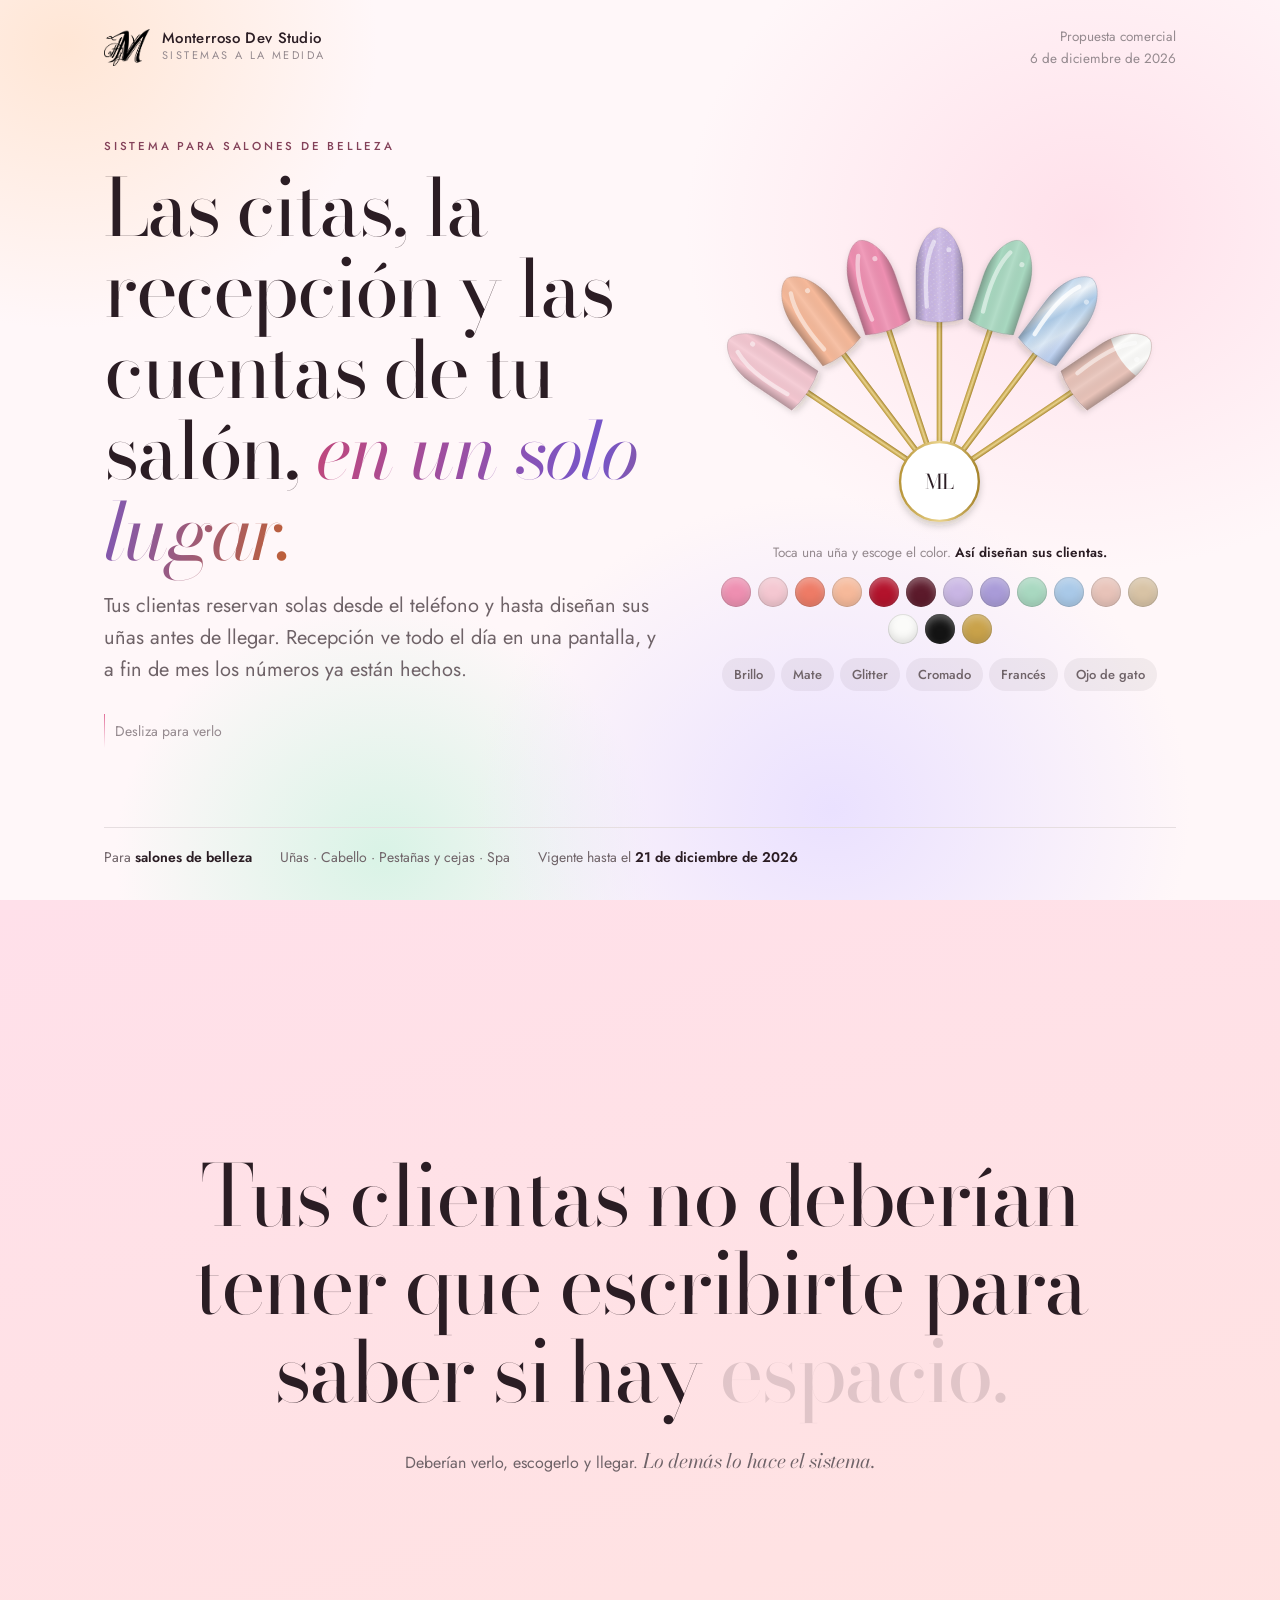
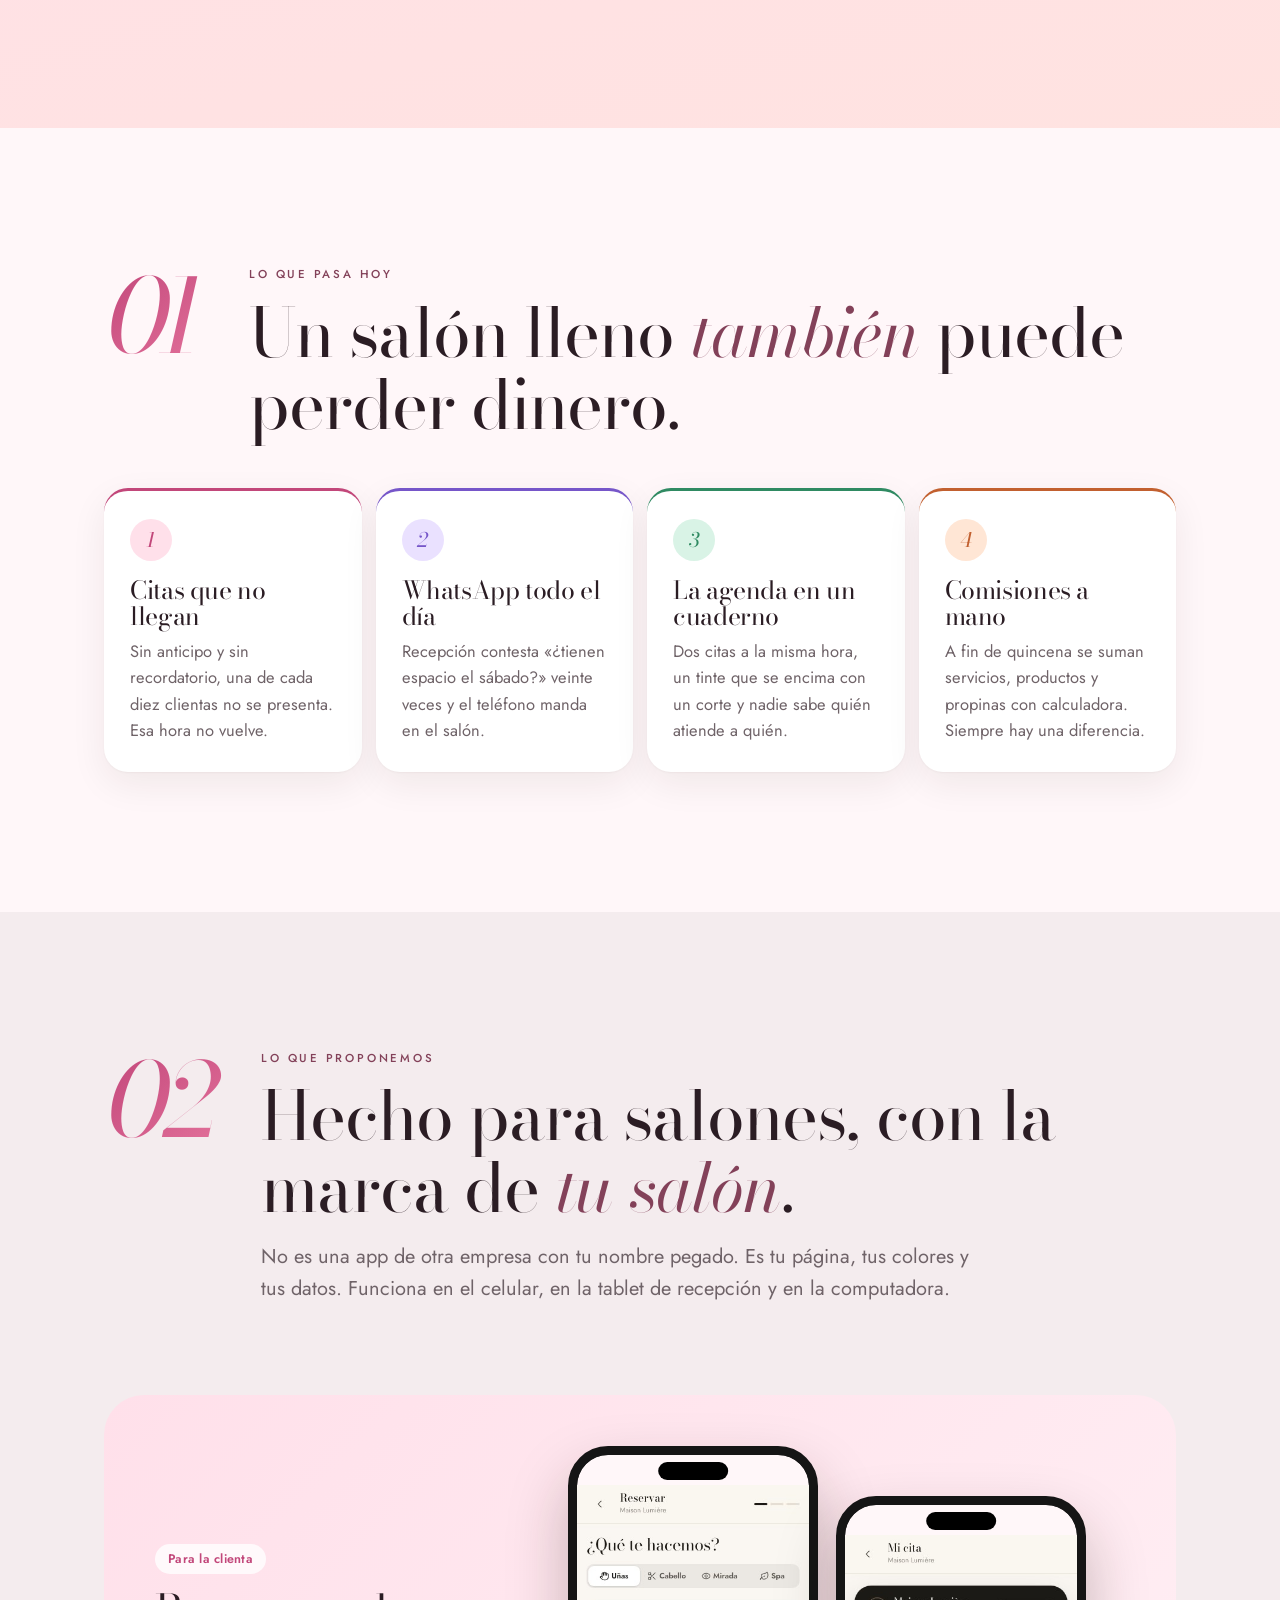
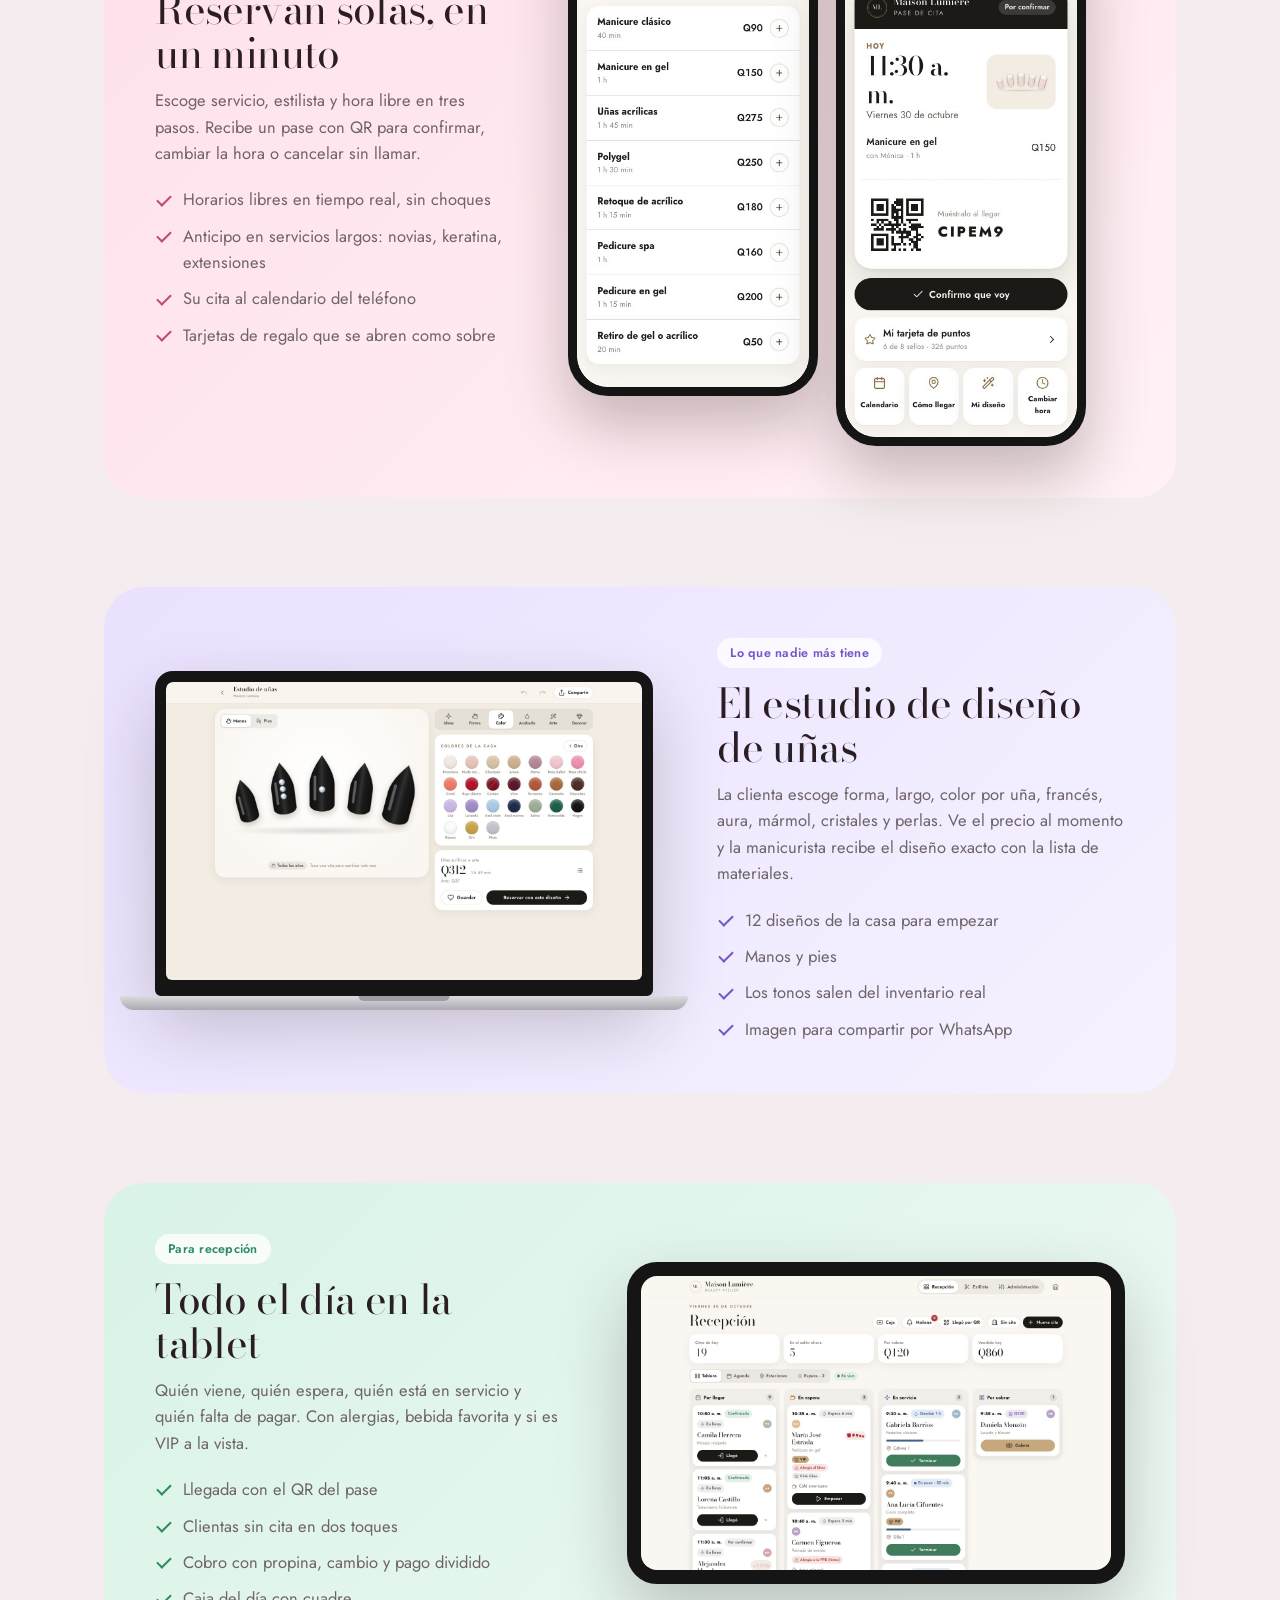
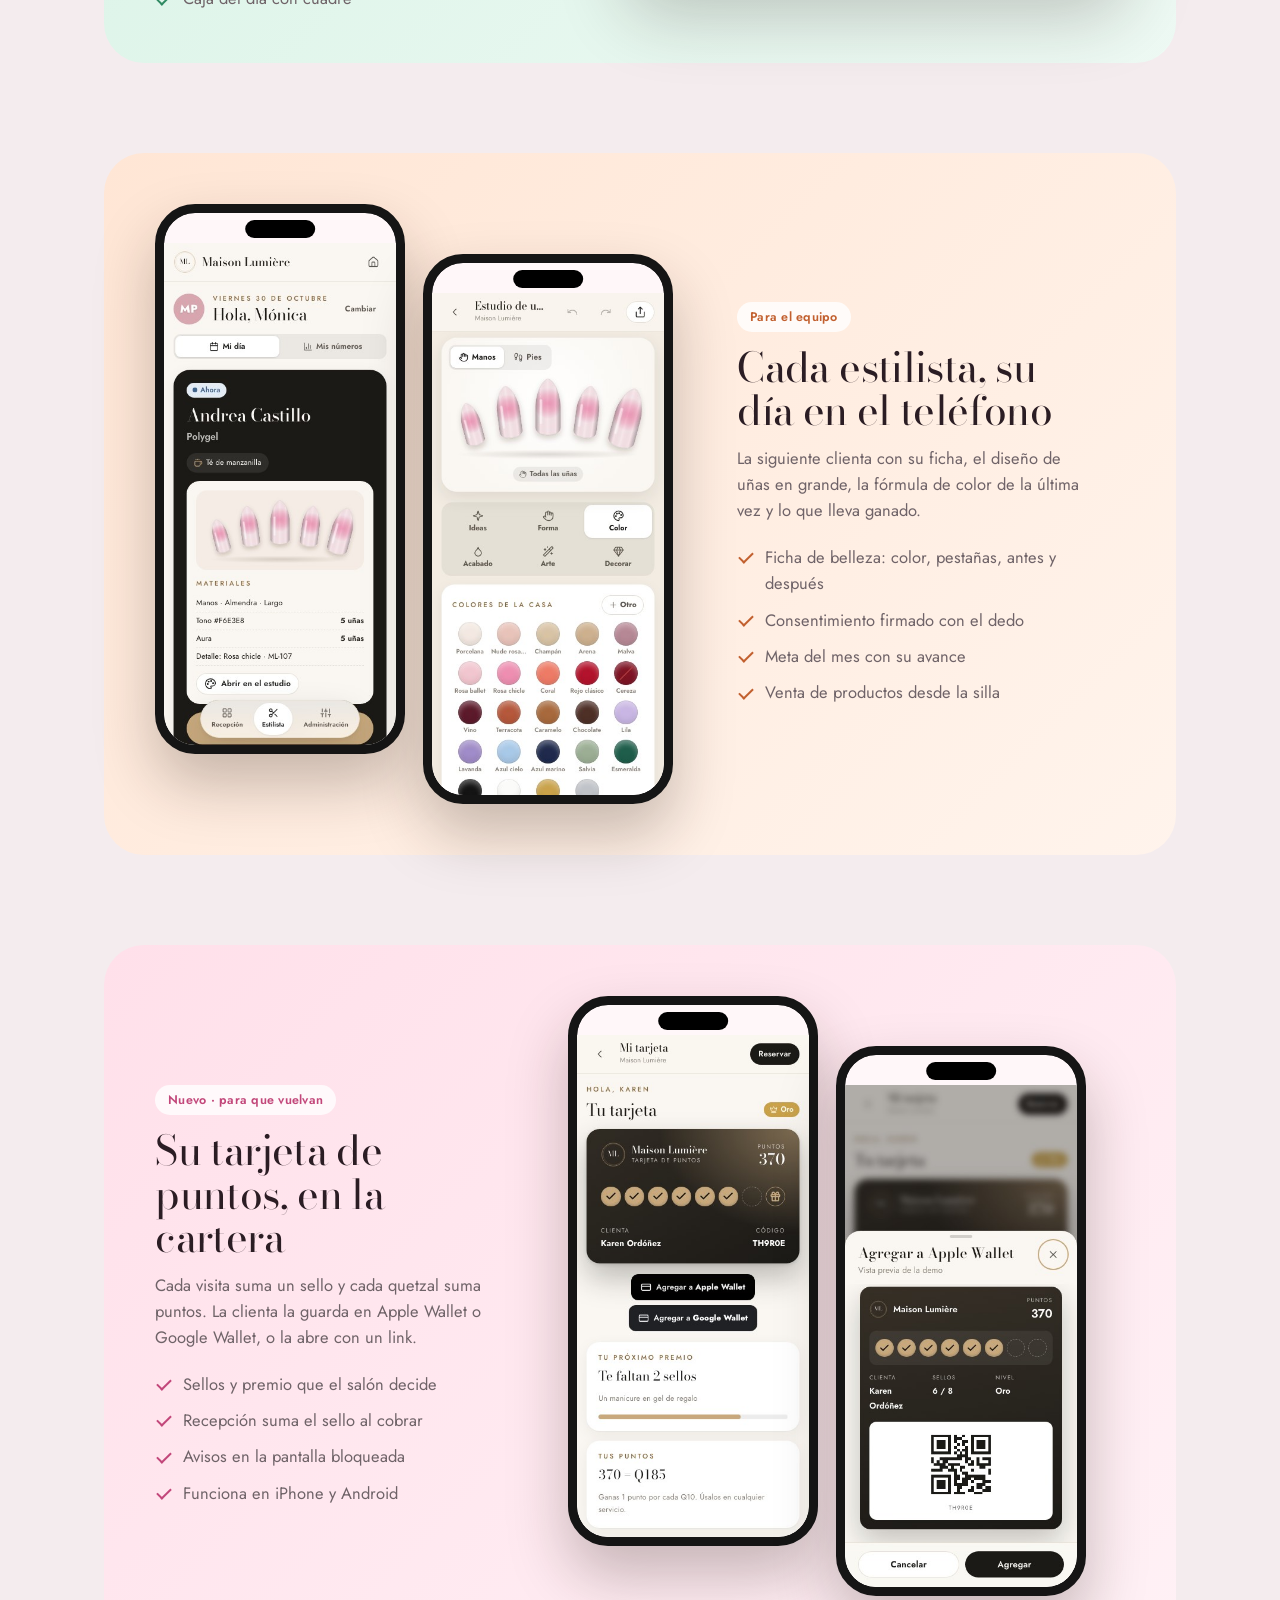
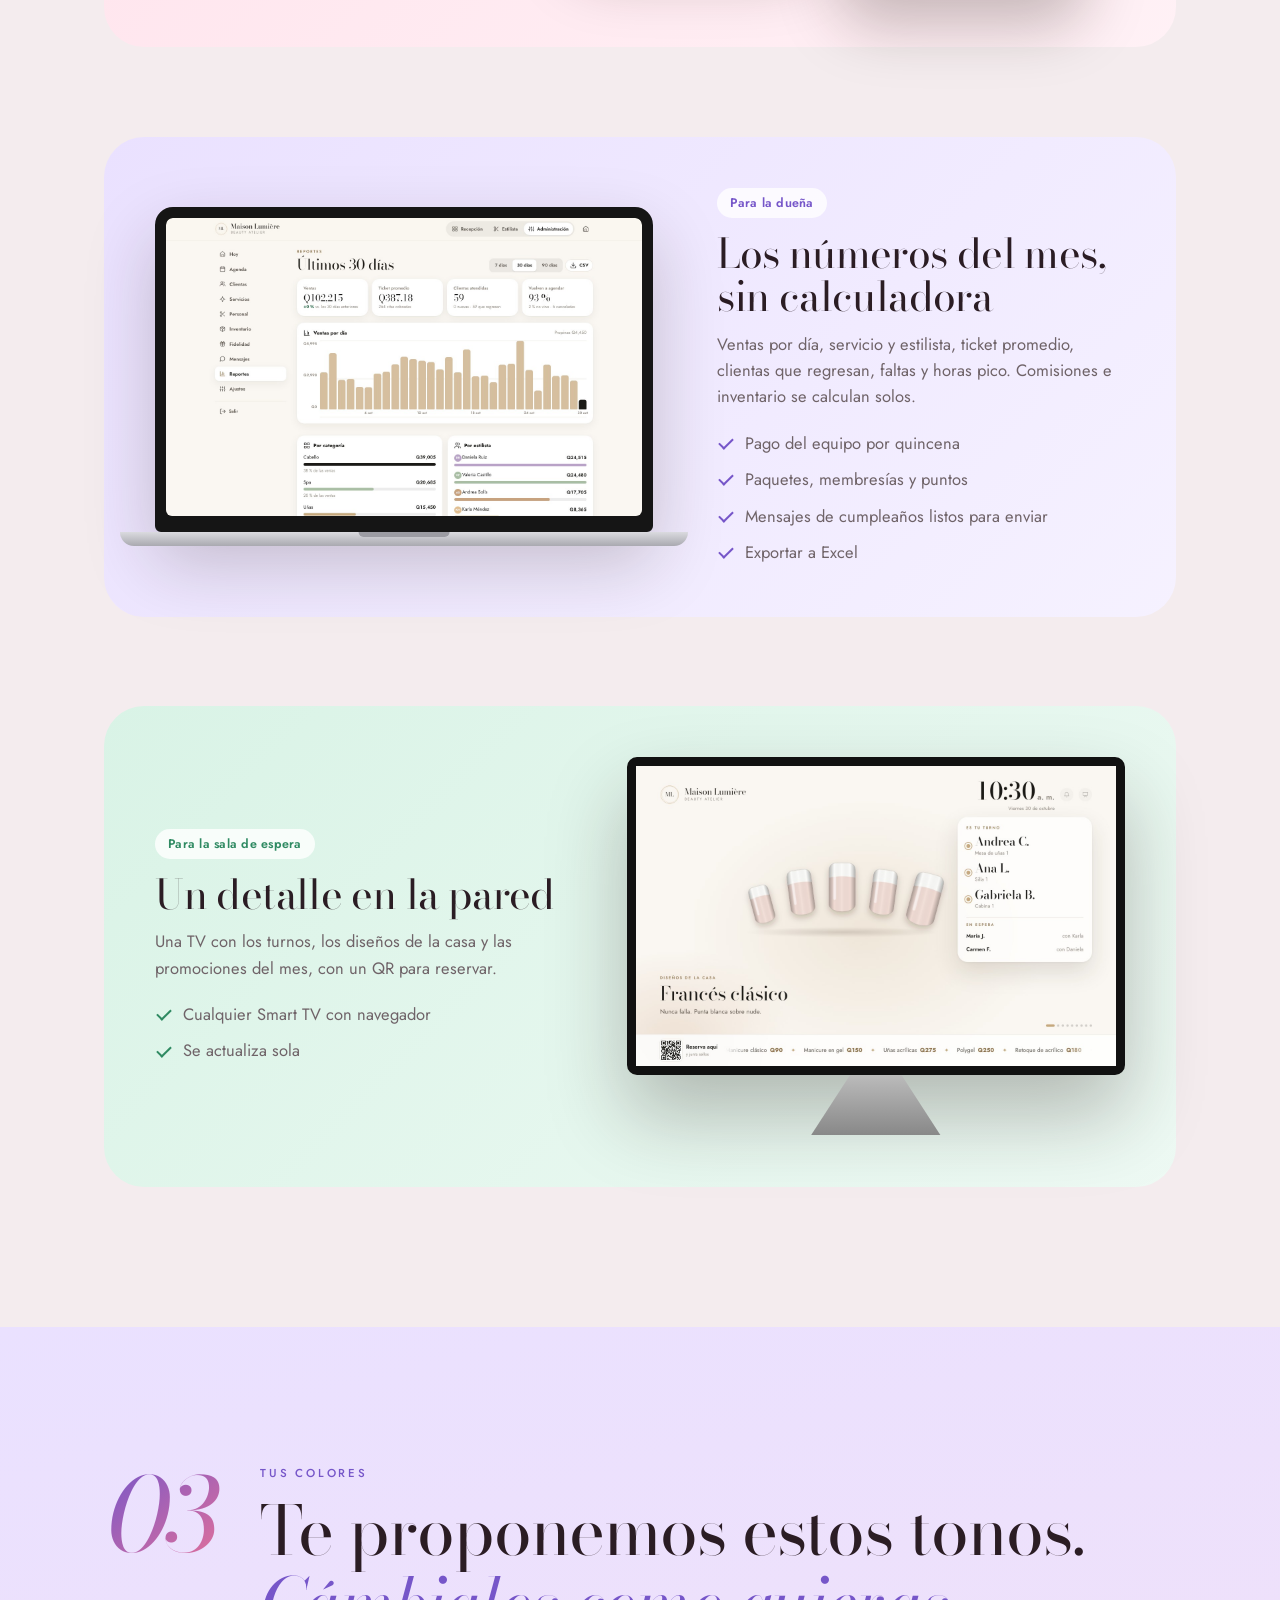
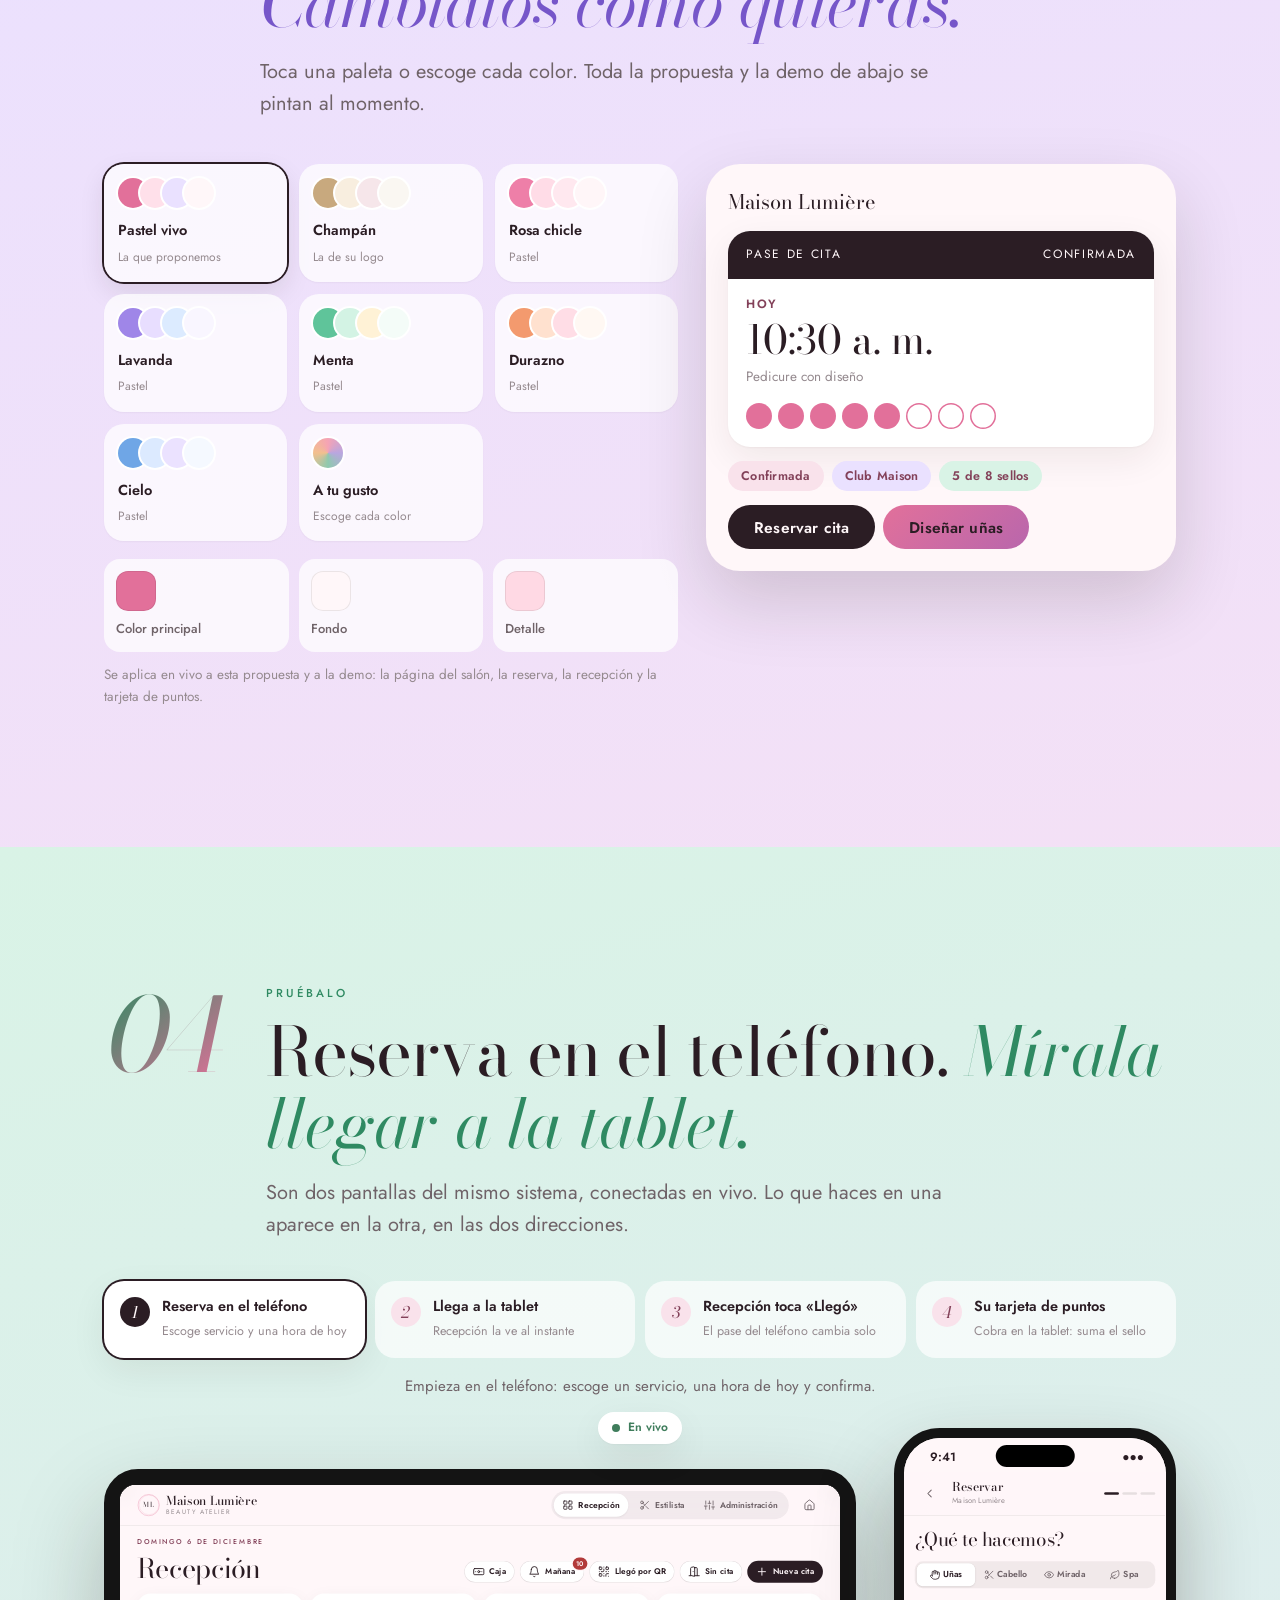
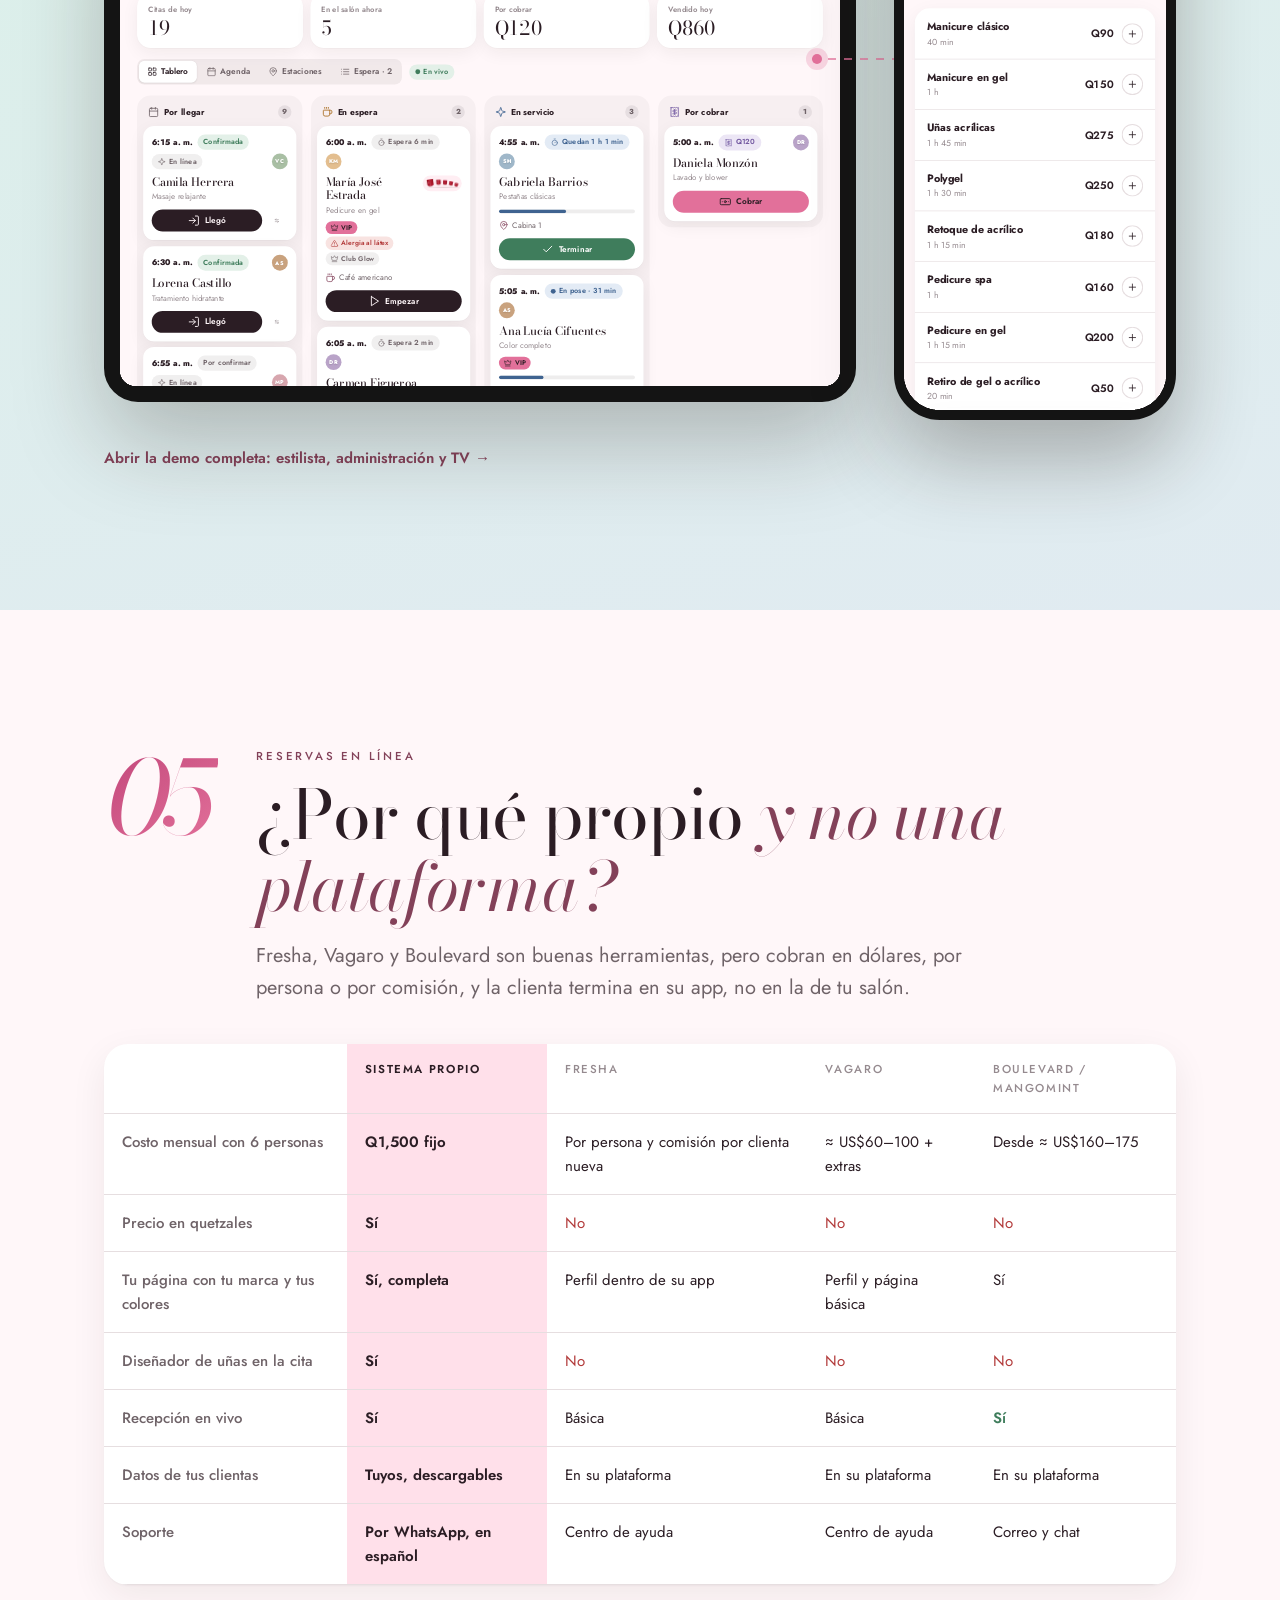
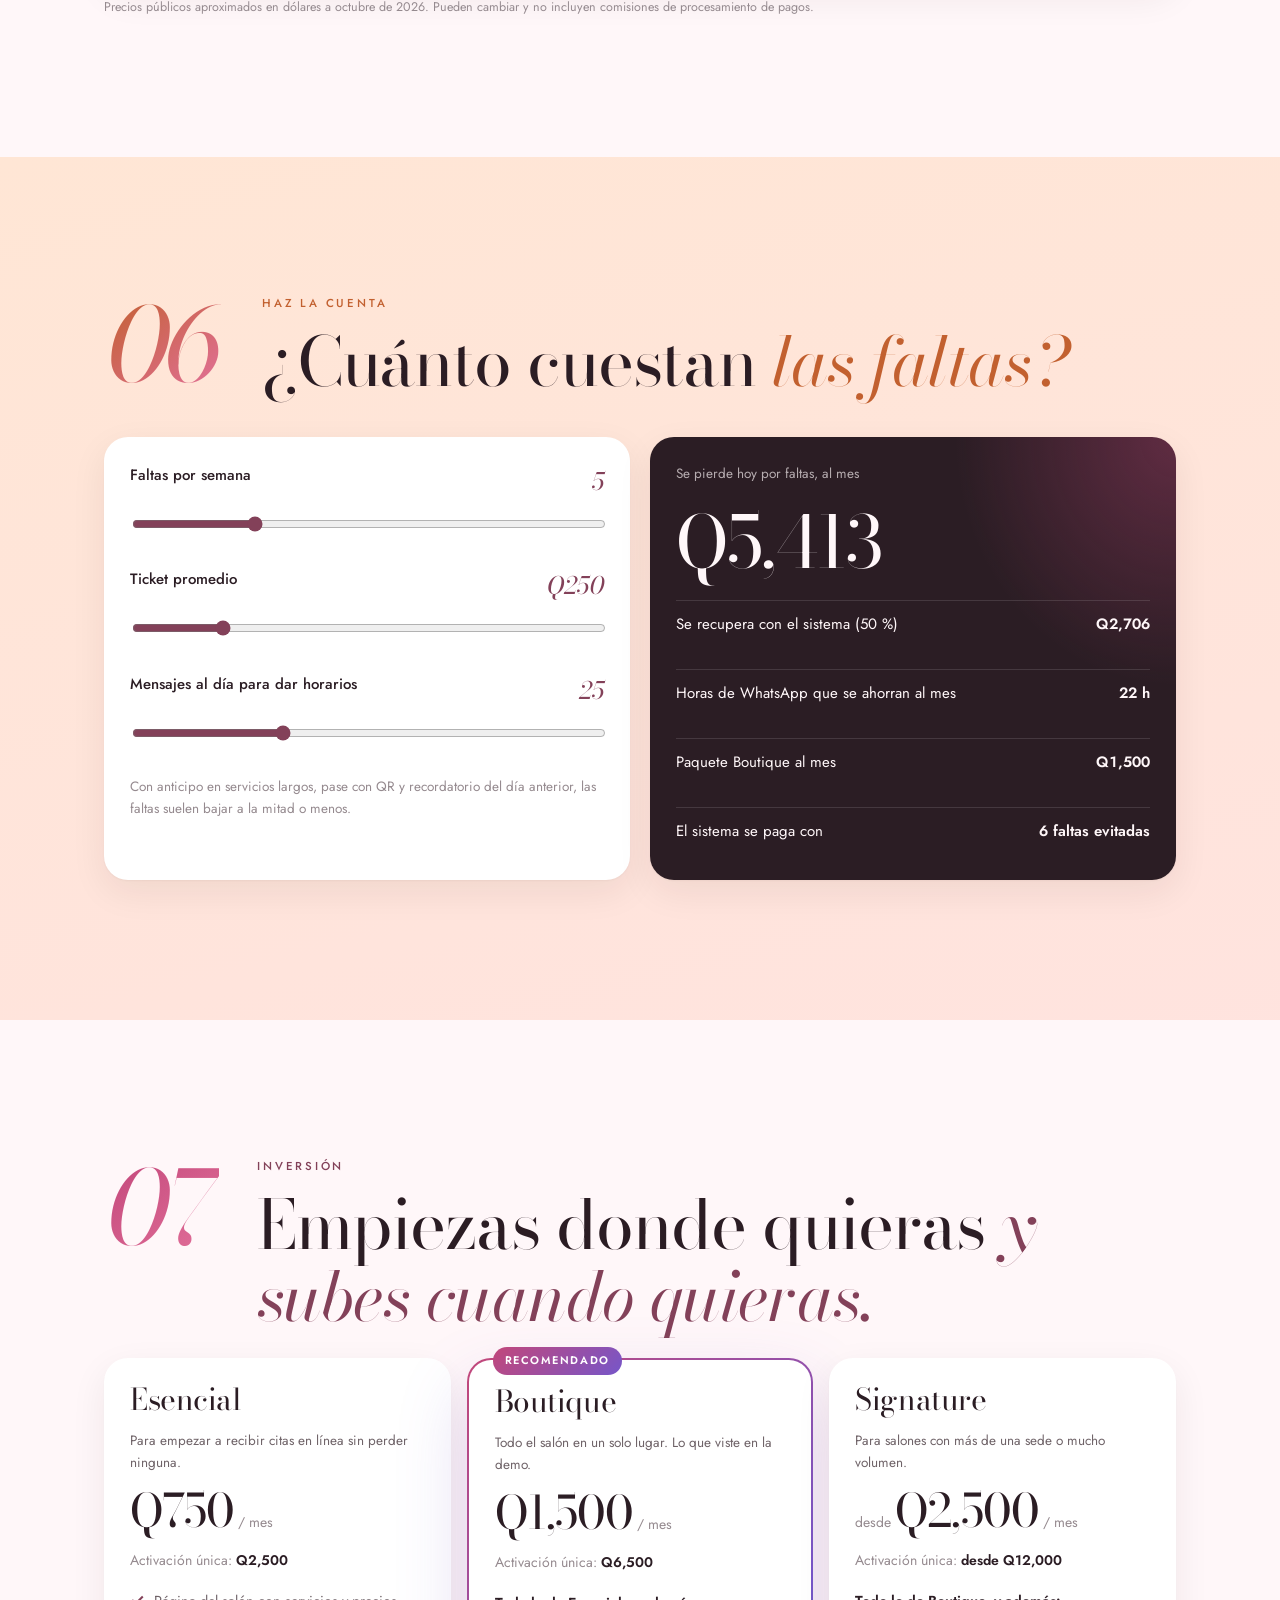
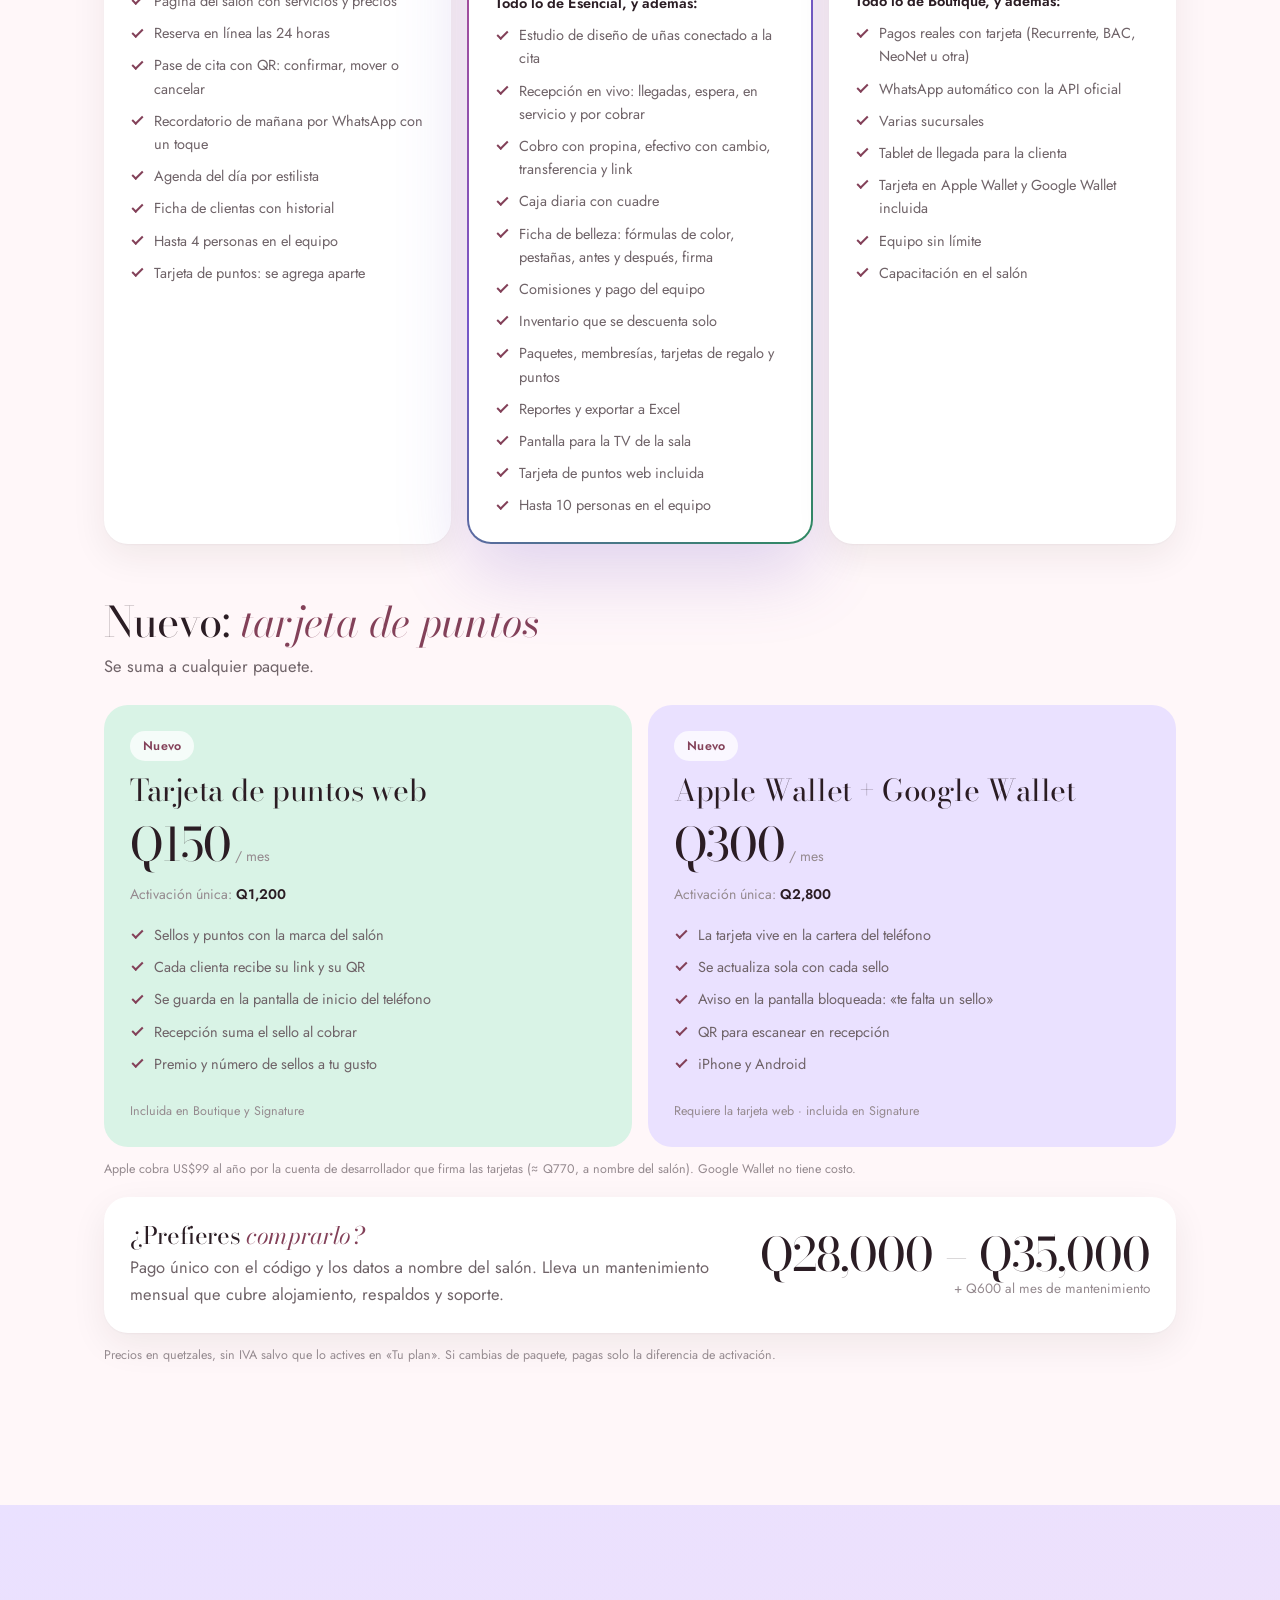
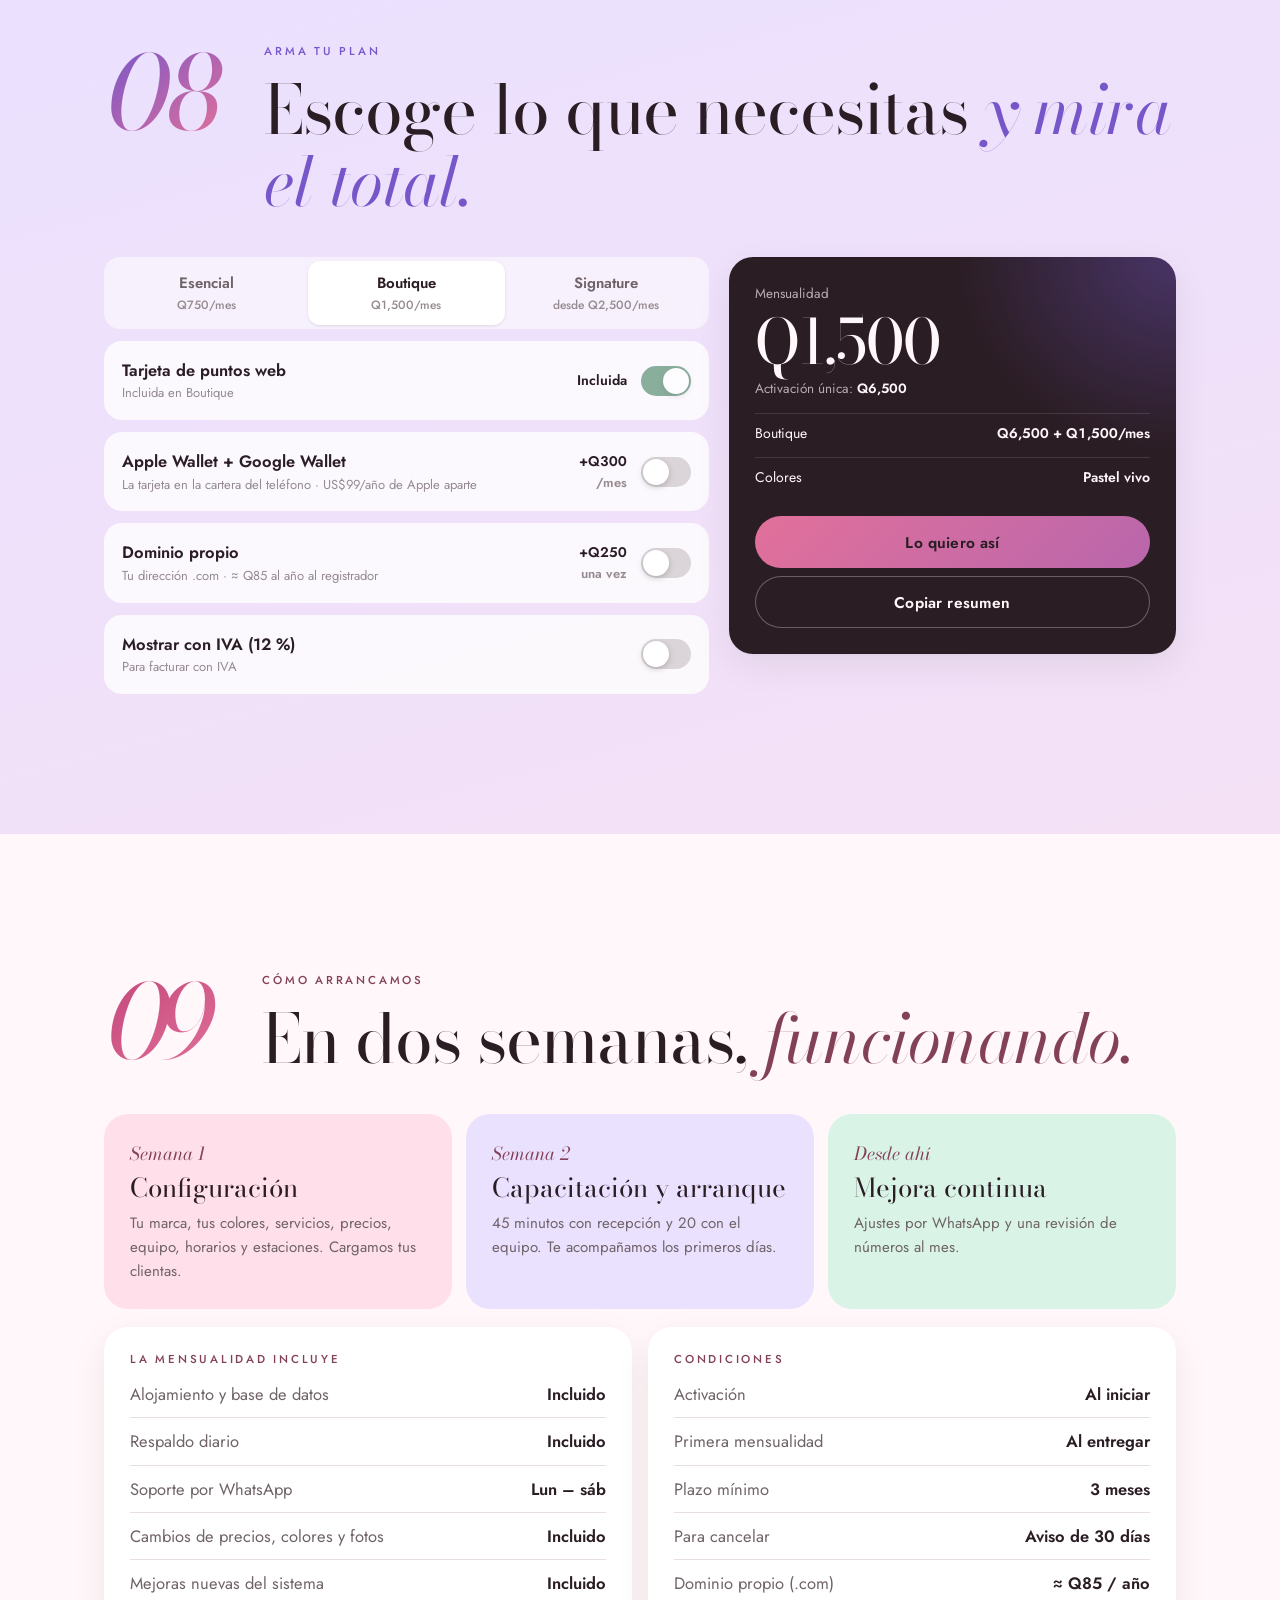
==== commit 524f8750: "Pastel vivo, sin barra de progreso y capturas en horario del salón Co-Authored-By: Claude Opus 5.5 <" ====
--- a/Propuesta-Salon.html
+++ b/Propuesta-Salon.html
@@ -24,7 +24,11 @@
 <title>Propuesta · Sistema para salón</title>
 <style>
 :root { --ease: cubic-bezier(0.23, 1, 0.32, 1); --r: 24px; --gutter: 20px; --sombra: 0 1px 2px rgba(40,26,20,.04), 0 12px 36px rgba(40,26,20,.07);
-  --t1: #F8E9EC; --t2: #EEE9F6; --t3: #E6F1EA; --t4: #FBEFE3; }
+  --t1: #FFE3EC; --t2: #ECE4FF; --t3: #DDF5E9; --t4: #FFE9DA; --i1: #C2477A; --i2: #7656C9; --i3: #2F8A62; --i4: #C2602F; }
+.sec.t1, .bloque.t1, .hito:nth-child(1), .dolor:nth-child(1), .paq.extra:nth-child(2) { --ink: var(--i1); }
+.sec.t2, .bloque.t2, .hito:nth-child(2), .dolor:nth-child(2) { --ink: var(--i2); }
+.sec.t3, .bloque.t3, .hito:nth-child(3), .dolor:nth-child(3), .paq.extra:nth-child(1) { --ink: var(--i3); }
+.sec.t4, .bloque.t4, .dolor:nth-child(4) { --ink: var(--i4); }
 @media (min-width: 760px) { :root { --gutter: 44px; } }
 *, *::before, *::after { box-sizing: border-box; }
 html { -webkit-text-size-adjust: 100%; scroll-behavior: smooth; scroll-padding-top: 72px; }
@@ -35,13 +39,14 @@
 h1, h2, h3, p { margin: 0; }
 b, strong { font-weight: 600; }
 .serif, h1, h2, h3 { font-family: var(--f-titulo); font-weight: 400; letter-spacing: -.015em; line-height: 1.06; }
-h1 em, h2 em, h3 em, .serif em { font-style: italic; color: var(--acento-texto); }
+h1 em, h2 em, h3 em, .serif em { font-style: italic; color: var(--ink, var(--acento-texto)); }
+h1 em { background: linear-gradient(100deg, var(--i1), var(--i2) 55%, var(--i4)); -webkit-background-clip: text; background-clip: text; color: transparent; padding-right: .08em; }
 .eyebrow { font: 500 11.5px/1.2 var(--f-texto); letter-spacing: .24em; text-transform: uppercase; color: var(--acento-texto); margin-bottom: 14px; }
 .tx2 { color: var(--tinta2); } .tenue { color: var(--tenue); } .small { font-size: 13.5px; }
 .cont { max-width: 1160px; margin: 0 auto; padding: 0 var(--gutter); }
 .sec { padding: clamp(72px, 11vw, 140px) 0; position: relative; transition: background-color .5s var(--ease); }
-.sec.t1 { background: var(--t1); } .sec.t2 { background: var(--t2); } .sec.t3 { background: var(--t3); } .sec.t4 { background: var(--t4); } .sec.f2 { background: var(--fondo2); }
-.sec.osc { background: var(--oscuro); color: var(--fondo); } .sec.osc .tx2, .sec.osc .tenue { color: color-mix(in srgb, var(--fondo) 70%, transparent); } .sec.osc .eyebrow { color: var(--acento); } .sec.osc h2 em { color: var(--acento); }
+.sec.t1 { background: linear-gradient(165deg, var(--t1), color-mix(in srgb, var(--t1) 55%, var(--t4))); } .sec.t2 { background: linear-gradient(165deg, var(--t2), color-mix(in srgb, var(--t2) 55%, var(--t1))); } .sec.t3 { background: linear-gradient(165deg, var(--t3), color-mix(in srgb, var(--t3) 55%, var(--t2))); } .sec.t4 { background: linear-gradient(165deg, var(--t4), color-mix(in srgb, var(--t4) 55%, var(--t1))); } .sec.f2 { background: var(--fondo2); }
+.sec.osc { background: radial-gradient(42% 60% at 12% 18%, color-mix(in srgb, var(--i1) 38%, transparent), transparent 70%), radial-gradient(42% 60% at 88% 82%, color-mix(in srgb, var(--i2) 40%, transparent), transparent 70%), radial-gradient(30% 45% at 70% 10%, color-mix(in srgb, var(--i3) 28%, transparent), transparent 70%), var(--oscuro); color: var(--fondo); } .sec.osc .tx2, .sec.osc .tenue { color: color-mix(in srgb, var(--fondo) 70%, transparent); } .sec.osc .eyebrow { color: var(--t1); } .sec.osc h2 em { color: var(--t1); }
 h2 { font-size: clamp(36px, 5.4vw, 68px); }
 h3 { font-size: 24px; }
 .lead { font-size: clamp(17px, 1.6vw, 20px); color: var(--tinta2); max-width: 36em; margin-top: 18px; line-height: 1.6; }
@@ -52,14 +57,15 @@
 .chip { display: inline-flex; align-items: center; gap: 6px; padding: 5px 13px; border-radius: 999px; background: var(--acento-suave); color: var(--acento-texto); font-size: 12.5px; font-weight: 600; letter-spacing: .02em; }
 .btn { display: inline-flex; align-items: center; justify-content: center; gap: 10px; min-height: 52px; padding: 0 26px; border-radius: 999px; font: 600 15.5px var(--f-texto); letter-spacing: .01em; text-decoration: none; border: 0; cursor: pointer; transition: transform .16s var(--ease), background-color .3s var(--ease), color .3s var(--ease); }
 .btn:active { transform: scale(.97); }
-.btn-a { background: var(--acento); color: var(--acento-sobre); }
+.btn-a { background: linear-gradient(135deg, var(--acento), color-mix(in srgb, var(--acento) 62%, var(--i2))); color: var(--acento-sobre); }
 .btn-p { background: var(--oscuro); color: var(--fondo); }
 .btn-l { background: transparent; color: inherit; box-shadow: inset 0 0 0 1px color-mix(in srgb, currentColor 30%, transparent); }
 @media (hover: hover) and (pointer: fine) { .btn-a:hover { background: color-mix(in srgb, var(--acento) 86%, #000); } .btn-p:hover { background: color-mix(in srgb, var(--oscuro) 85%, var(--acento)); } }
 
 /* cabecera numerada */
 .sec-cab { display: grid; grid-template-columns: auto 1fr; gap: clamp(16px, 3vw, 40px); align-items: start; }
-.sec-cab .n { font: italic 400 clamp(56px, 8vw, 110px)/.8 var(--f-titulo); color: var(--acento); letter-spacing: -.04em; padding-top: 4px; }
+.sec-cab .n { font: italic 400 clamp(56px, 8vw, 110px)/.86 var(--f-titulo); letter-spacing: -.04em; padding: 4px .08em 0 0; background: linear-gradient(140deg, var(--ink, var(--i1)), var(--acento)); -webkit-background-clip: text; background-clip: text; color: transparent; }
+.sec-cab .eyebrow { color: var(--ink, var(--acento-texto)); }
 @media (max-width: 640px) { .sec-cab { grid-template-columns: 1fr; gap: 6px; } }
 
 /* índice lateral */
@@ -84,7 +90,6 @@
 .barra-in nav a.on { background: var(--tarjeta); color: var(--tinta); box-shadow: 0 1px 3px rgba(0,0,0,.08); }
 .barra-in nav a.siempre { background: var(--oscuro); color: var(--fondo); }
 .pal-punto { width: 24px; height: 24px; border-radius: 50%; border: 0; cursor: pointer; background: conic-gradient(var(--acento) 0 33%, var(--t1) 0 66%, var(--t2) 0); box-shadow: 0 0 0 2px var(--fondo), 0 0 0 3px var(--linea); flex: none; }
-.progreso { position: absolute; left: 0; right: 0; bottom: -1px; height: 2px; background: var(--acento); transform-origin: left; transform: scaleX(0); }
 .btn-ic { width: 40px; height: 40px; border-radius: 50%; border: 0; display: grid; place-items: center; background: color-mix(in srgb, var(--tinta) 6%, transparent); color: var(--tinta); cursor: pointer; flex: none; transition: transform .16s var(--ease); }
 .btn-ic:active { transform: scale(.94); } .btn-ic svg { width: 18px; height: 18px; }
 @media (max-width: 960px) { .barra-in nav a:not(.siempre) { display: none; } }
@@ -93,7 +98,7 @@
 
 /* portada */
 .portada { position: relative; overflow: hidden; }
-.portada::before { content: ""; position: absolute; inset: 0; background: radial-gradient(40% 50% at 82% 30%, var(--t1), transparent 70%), radial-gradient(35% 45% at 70% 85%, var(--t2), transparent 70%), radial-gradient(30% 40% at 8% 10%, var(--t3), transparent 70%); }
+.portada::before { content: ""; position: absolute; inset: 0; background: radial-gradient(45% 55% at 85% 25%, var(--t1), transparent 70%), radial-gradient(40% 50% at 65% 90%, var(--t2), transparent 70%), radial-gradient(35% 45% at 5% 5%, var(--t4), transparent 70%), radial-gradient(30% 40% at 30% 95%, var(--t3), transparent 70%); }
 .portada-in { position: relative; min-height: 100vh; min-height: 100svh; display: grid; grid-template-rows: auto 1fr auto; padding: 26px var(--gutter) 32px; max-width: 1160px; margin: 0 auto; }
 .firma-top { display: flex; align-items: center; gap: 12px; }
 .firma-top b { display: block; font: 500 15px/1.15 var(--f-texto); letter-spacing: .02em; }
@@ -137,20 +142,23 @@
 /* problema */
 .dolores { display: grid; grid-template-columns: repeat(auto-fit, minmax(min(100%, 250px), 1fr)); gap: 14px; margin-top: 48px; }
 .dolor { padding: 28px 26px; border-radius: var(--r); background: var(--tarjeta); box-shadow: var(--sombra); }
-.dolor span { display: inline-grid; place-items: center; width: 42px; height: 42px; border-radius: 50%; font: italic 400 20px var(--f-titulo); color: var(--acento-texto); }
+.dolor span { display: inline-grid; place-items: center; width: 42px; height: 42px; border-radius: 50%; font: italic 400 20px var(--f-titulo); color: var(--ink); }
+.dolor { border-top: 3px solid var(--ink); }
 .dolor:nth-child(1) span { background: var(--t1); } .dolor:nth-child(2) span { background: var(--t2); } .dolor:nth-child(3) span { background: var(--t3); } .dolor:nth-child(4) span { background: var(--t4); }
 .dolor h3 { margin: 16px 0 8px; font-size: 25px; }
 
 /* pantallas con aparatos */
 .bloque { display: grid; grid-template-columns: .9fr 1.1fr; gap: clamp(28px, 5vw, 72px); align-items: center; margin-top: clamp(48px, 7vw, 90px); padding: clamp(28px, 4vw, 56px); border-radius: 40px; }
 .bloque.inv { grid-template-columns: 1.1fr .9fr; } .bloque.inv .pt { order: 2; }
-.bloque.t1 { background: var(--t1); } .bloque.t2 { background: var(--t2); } .bloque.t3 { background: var(--t3); } .bloque.t4 { background: var(--t4); }
+.bloque.t1 { background: linear-gradient(135deg, var(--t1), color-mix(in srgb, var(--t1) 45%, #fff)); } .bloque.t2 { background: linear-gradient(135deg, var(--t2), color-mix(in srgb, var(--t2) 45%, #fff)); } .bloque.t3 { background: linear-gradient(135deg, var(--t3), color-mix(in srgb, var(--t3) 45%, #fff)); } .bloque.t4 { background: linear-gradient(135deg, var(--t4), color-mix(in srgb, var(--t4) 45%, #fff)); }
+.pt .chip, .hito small { color: var(--ink); }
+.pt li::before { border-color: var(--ink) !important; }
 .pt h3 { font-size: clamp(28px, 3.2vw, 42px); margin-top: 14px; }
 .pt p { color: var(--tinta2); margin-top: 12px; }
 .pt ul { list-style: none; padding: 0; margin: 20px 0 0; display: grid; gap: 10px; }
 .pt li { position: relative; padding-left: 28px; color: var(--tinta2); }
 .pt li::before { content: ""; position: absolute; left: 2px; top: .5em; width: 14px; height: 8px; border-left: 2px solid var(--acento-texto); border-bottom: 2px solid var(--acento-texto); transform: rotate(-45deg); }
-.pt .chip { background: rgba(255,255,255,.7); }
+.pt .chip { background: rgba(255,255,255,.8); }
 @media (max-width: 880px) { .bloque, .bloque.inv { grid-template-columns: 1fr; } .bloque.inv .pt { order: 0; } }
 .dev-mac { max-width: 640px; margin: 0 auto; }
 .dev-mac .pant { border: 11px solid #151515; border-bottom-width: 16px; border-radius: 18px 18px 6px 6px; background: #151515; overflow: hidden; box-shadow: 0 30px 70px rgba(40,26,20,.22); }
@@ -250,7 +258,7 @@
 .rango label { display: flex; justify-content: space-between; font-weight: 500; font-size: 15px; margin-bottom: 8px; }
 .rango output { font: italic 400 24px var(--f-titulo); color: var(--acento-texto); }
 input[type=range] { width: 100%; accent-color: var(--acento-texto); height: 28px; }
-.resultado { background: var(--oscuro); color: var(--fondo); }
+.resultado { background: radial-gradient(60% 80% at 100% 0%, color-mix(in srgb, var(--i1) 35%, transparent), transparent 70%), var(--oscuro); color: var(--fondo); }
 .resultado .grande { font: 400 clamp(48px, 6vw, 72px)/1 var(--f-titulo); letter-spacing: -.02em; }
 .resultado .tenue { color: color-mix(in srgb, var(--fondo) 66%, transparent); }
 .res-fila { display: flex; justify-content: space-between; gap: 12px; padding: 11px 0; border-top: 1px solid rgba(255,255,255,.12); font-size: 15px; }
@@ -258,14 +266,14 @@
 @media (max-width: 760px) { .calc { grid-template-columns: 1fr; } }
 
 /* inversión */
-.combo { margin-top: 40px; display: grid; grid-template-columns: 1.4fr 1fr; gap: 24px; align-items: center; background: linear-gradient(120deg, var(--t1), var(--t2) 60%, var(--t4)); box-shadow: none; padding: clamp(24px, 4vw, 44px); }
+.combo { margin-top: 40px; display: grid; grid-template-columns: 1.4fr 1fr; gap: 24px; align-items: center; background: linear-gradient(120deg, var(--t1), var(--t2) 55%, var(--t4)); box-shadow: none; padding: clamp(24px, 4vw, 44px); }
 .reco-l { display: inline-block; background: var(--oscuro); color: var(--fondo); font-size: 11px; font-weight: 600; letter-spacing: .16em; text-transform: uppercase; padding: 6px 13px; border-radius: 999px; }
 .combo-p { text-align: right; } .combo-p s { margin-left: 6px; color: var(--tenue); }
 .paquetes { display: grid; grid-template-columns: repeat(3, 1fr); gap: 16px; margin-top: 26px; align-items: stretch; }
 .paquetes.dos { grid-template-columns: repeat(2, 1fr); }
 .paq { display: flex; flex-direction: column; gap: 14px; position: relative; }
-.paq.top { box-shadow: 0 0 0 2px var(--acento), 0 30px 70px rgba(40,26,20,.14); }
-.paq .reco { position: absolute; top: -13px; left: 24px; background: var(--acento); color: var(--acento-sobre); font-size: 11px; font-weight: 600; letter-spacing: .14em; text-transform: uppercase; padding: 5px 12px; border-radius: 999px; }
+.paq.top { border: 2px solid transparent; background: linear-gradient(#fff, #fff) padding-box, linear-gradient(135deg, var(--i1), var(--i2), var(--i3)) border-box; box-shadow: 0 30px 70px color-mix(in srgb, var(--i2) 22%, transparent); }
+.paq .reco { position: absolute; top: -13px; left: 24px; background: linear-gradient(135deg, var(--i1), var(--i2)); color: #fff; font-size: 11px; font-weight: 600; letter-spacing: .14em; text-transform: uppercase; padding: 5px 12px; border-radius: 999px; }
 .paq h3 { font-size: 30px; }
 .precio b { font: 400 46px/1 var(--f-titulo); letter-spacing: -.02em; }
 .precio small { font-size: 14px; }
@@ -295,7 +303,7 @@
 .segp button small { display: block; font-weight: 500; font-size: 12px; color: var(--tenue); margin-top: 2px; }
 .segp button.on { background: var(--tarjeta); color: var(--tinta); box-shadow: 0 1px 3px rgba(0,0,0,.1); }
 .segp button:active { transform: scale(.97); }
-.total { position: sticky; top: 80px; background: var(--oscuro); color: var(--fondo); display: grid; gap: 4px; }
+.total { position: sticky; top: 80px; background: radial-gradient(70% 70% at 100% 0%, color-mix(in srgb, var(--i2) 40%, transparent), transparent 70%), var(--oscuro); color: var(--fondo); display: grid; gap: 4px; }
 .total .tenue { color: color-mix(in srgb, var(--fondo) 66%, transparent); }
 .total .grande { font: 400 clamp(46px, 5vw, 62px)/1.05 var(--f-titulo); letter-spacing: -.02em; }
 .total .lin { display: flex; justify-content: space-between; gap: 12px; font-size: 14px; padding: 8px 0; border-top: 1px solid rgba(255,255,255,.12); }
@@ -324,7 +332,7 @@
 
 /* cierre */
 .cierre { text-align: center; }
-.cierre h2 { font-size: clamp(56px, 9vw, 130px); }
+.cierre h2 { font-size: clamp(56px, 9vw, 130px); background: linear-gradient(100deg, #fff, var(--t1) 40%, var(--t2) 70%, var(--t4)); -webkit-background-clip: text; background-clip: text; color: transparent; padding-bottom: .06em; }
 .cierre .lead { margin: 18px auto 0; color: color-mix(in srgb, var(--fondo) 75%, transparent); }
 .cierre .acc { display: flex; gap: 12px; justify-content: center; flex-wrap: wrap; margin-top: 36px; }
 .cierre .btn-l { color: var(--fondo); }
@@ -398,38 +406,39 @@
 
 /* ---------- paletas pastel ---------- */
 const mezcla = (a, b, k) => { const h = x => [1, 3, 5].map(i => parseInt(x.slice(i, i + 2), 16)); const A = h(a), B = h(b); return "#" + A.map((v, i) => Math.round(v + (B[i] - v) * k).toString(16).padStart(2, "0")).join(""); };
-function paleta(nombre, fondo, acento, nude, tinta, t) {
-  return { nombre, c: { fondo, fondo2: mezcla(fondo, "#000000", .045), tarjeta: "#FFFFFF", tinta, tinta2: mezcla(tinta, fondo, .32), tenue: mezcla(tinta, fondo, .5), linea: mezcla(fondo, "#000000", .1), acento, acentoTexto: mezcla(acento, "#000000", .42), acentoSuave: mezcla(acento, "#FFFFFF", .8), acentoSobre: tinta, nude, oscuro: tinta }, t };
+function paleta(nombre, fondo, acento, nude, tinta, t, i) {
+  return { nombre, i: i || ["#C2477A", "#7656C9", "#2F8A62", "#C2602F"], c: { fondo, fondo2: mezcla(fondo, "#000000", .045), tarjeta: "#FFFFFF", tinta, tinta2: mezcla(tinta, fondo, .32), tenue: mezcla(tinta, fondo, .5), linea: mezcla(fondo, "#000000", .1), acento, acentoTexto: mezcla(acento, "#000000", .42), acentoSuave: mezcla(acento, "#FFFFFF", .8), acentoSobre: tinta, nude, oscuro: tinta }, t: t.map(x => x) };
 }
 const PALETAS = [
-  { id: "marca", nombre: P.generico ? "Champán" : "Dorado " + (M.corto || "de la marca"), c: Object.assign({}, M.colores), t: ["#F7EEE6", "#EFEAF4", "#E9F0E8", "#FBF1E3"] },
-  Object.assign({ id: "rosa" }, paleta("Rosa empolvado", "#FCF6F6", "#D79AA8", "#F1D6DA", "#2D2125", ["#F9E6EB", "#F0E7F6", "#FCEDE3", "#F6E9EE"])),
-  Object.assign({ id: "lavanda" }, paleta("Lavanda", "#F9F7FC", "#AE9BD8", "#E3DCF2", "#25222F", ["#EEE8F8", "#E6EFF6", "#F8E9F0", "#EEF1E7"])),
-  Object.assign({ id: "menta" }, paleta("Menta", "#F5FAF7", "#89C2A5", "#D6EBDF", "#1F2A24", ["#E3F2EA", "#F2EFE0", "#E7EFF8", "#F6EAEE"])),
-  Object.assign({ id: "durazno" }, paleta("Durazno", "#FDF8F4", "#EFA889", "#F6DCCB", "#2E231E", ["#FCEBDF", "#F7E5EA", "#EDF3E5", "#F3ECF8"])),
-  Object.assign({ id: "cielo" }, paleta("Cielo", "#F6F9FD", "#92B6DF", "#DCE7F4", "#1F2632", ["#E5EFFA", "#F0EBF8", "#E8F4EF", "#FBF0E6"]))
+  Object.assign({ id: "pastel" }, paleta("Pastel vivo", "#FFF7F9", "#E2709A", "#FFD9E4", "#2B1D24", ["#FFE0EA", "#EAE1FF", "#D9F3E6", "#FFE6D5"], ["#C2477A", "#7656C9", "#2F8A62", "#C2602F"])),
+  { id: "marca", nombre: P.generico ? "Champán" : "Dorado " + (M.corto || "de la marca"), c: Object.assign({}, M.colores), t: ["#F8EEDF", "#F6E6EA", "#ECE6F5", "#FBF1E3"], i: ["#9A7B12", "#B2557A", "#7656C9", "#B5703A"] },
+  Object.assign({ id: "rosa" }, paleta("Rosa chicle", "#FFF6F8", "#EE7FA8", "#FFD3E1", "#2D1E25", ["#FFDCE7", "#FFE8EF", "#F3E2FF", "#FFEBDD"], ["#C23E73", "#B04A82", "#8A4CC2", "#C2602F"])),
+  Object.assign({ id: "lavanda" }, paleta("Lavanda", "#F9F6FF", "#9F86E8", "#E2D8FF", "#231E33", ["#E8DEFF", "#DCEBFF", "#FFE0EE", "#E1F5EA"], ["#6A4FC4", "#3E6FB8", "#C2477A", "#2F8A62"])),
+  Object.assign({ id: "menta" }, paleta("Menta", "#F4FCF8", "#5FC49A", "#CDEFDF", "#1C2B24", ["#D3F3E4", "#FFF2D6", "#DDEBFF", "#FFE2EC"], ["#24855A", "#B07A12", "#3E6FB8", "#C2477A"])),
+  Object.assign({ id: "durazno" }, paleta("Durazno", "#FFF8F3", "#F39A6E", "#FFD9C4", "#2E211B", ["#FFE1CF", "#FFDDE6", "#E4F3D9", "#EDE3FF"], ["#C25A2B", "#C2477A", "#4E8A2F", "#7656C9"])),
+  Object.assign({ id: "cielo" }, paleta("Cielo", "#F5F9FF", "#6FA6E6", "#D6E6FA", "#1C2533", ["#DCEAFF", "#EBE2FF", "#DDF4EA", "#FFE7DA"], ["#2F6BB8", "#7656C9", "#2F8A62", "#C2602F"]))
 ];
 const CLAVE_TEMA = M.clave + ".tema";
-let TEMA = { id: "marca" };
+let TEMA = { id: "pastel" };
 try { TEMA = JSON.parse(localStorage.getItem(CLAVE_TEMA + ".propuesta") || "null") || TEMA; } catch (e) {}
 function temaActual() { if (TEMA.id === "propio" && TEMA.c) return TEMA; return PALETAS.find(p => p.id === TEMA.id) || PALETAS[0]; }
-function varsDe(c, t) { const v = {}; Object.entries(c).forEach(([k, x]) => v["--" + k.replace(/[A-Z]/g, y => "-" + y.toLowerCase())] = x); t.forEach((x, i) => v["--t" + (i + 1)] = x); return v; }
+function varsDe(c, t, ink) { const v = {}; Object.entries(c).forEach(([k, x]) => v["--" + k.replace(/[A-Z]/g, y => "-" + y.toLowerCase())] = x); t.forEach((x, i) => v["--t" + (i + 1)] = x); (ink || []).forEach((x, i) => v["--i" + (i + 1)] = x); return v; }
 function pintarVars(doc, v) { if (!doc || !doc.documentElement) return; Object.entries(v).forEach(([k, x]) => doc.documentElement.style.setProperty(k, x)); }
 function aplicarTema(guardar) {
-  const p = temaActual(), v = varsDe(p.c, p.t);
+  const p = temaActual(), v = varsDe(p.c, p.t, p.i);
   pintarVars(document, v);
   document.querySelector('meta[name="theme-color"]').setAttribute("content", p.c.fondo);
   document.querySelectorAll("iframe").forEach(f => { try { pintarVars(f.contentDocument, v); } catch (e) {} });
   if (guardar) {
     try {
       localStorage.setItem(CLAVE_TEMA + ".propuesta", JSON.stringify(TEMA));
-      if (TEMA.id === "marca") localStorage.removeItem(CLAVE_TEMA); else localStorage.setItem(CLAVE_TEMA, JSON.stringify(p.c));
+      localStorage.setItem(CLAVE_TEMA, JSON.stringify(p.c));
     } catch (e) {}
   }
 }
 function paletasHTML() {
   const act = temaActual();
-  return PALETAS.map(p => `<button class="paleta ${TEMA.id === p.id ? "on" : ""}" data-pal="${p.id}"><span class="cols"><i style="background:${p.c.acento}"></i><i style="background:${p.t[0]}"></i><i style="background:${p.t[1]}"></i><i style="background:${p.c.fondo}"></i></span><b>${esc(p.nombre)}</b><small>${p.id === "marca" ? "La de su logo" : "Pastel"}</small></button>`).join("")
+  return PALETAS.map(p => `<button class="paleta ${TEMA.id === p.id ? "on" : ""}" data-pal="${p.id}"><span class="cols"><i style="background:${p.c.acento}"></i><i style="background:${p.t[0]}"></i><i style="background:${p.t[1]}"></i><i style="background:${p.c.fondo}"></i></span><b>${esc(p.nombre)}</b><small>${p.id === "marca" ? "La de su logo" : p.id === "pastel" ? "La que proponemos" : "Pastel"}</small></button>`).join("")
     + `<button class="paleta ${TEMA.id === "propio" ? "on" : ""}" data-pal="propio"><span class="cols"><i style="background:conic-gradient(#F5A3B5,#B9A6E0,#8FC9AE,#F2C08E,#F5A3B5)"></i></span><b>A tu gusto</b><small>Escoge cada color</small></button>`
     + `<div class="editor" style="grid-column:1/-1"><div class="editor-f">${[["acento", "Color principal"], ["fondo", "Fondo"], ["nude", "Detalle"]].map(([k, n]) => `<label class="campo-color" style="--c:${act.c[k]}"><i></i>${n}<input type="color" data-color="${k}" value="${act.c[k]}" aria-label="${n}"></label>`).join("")}</div>
       <p class="tenue small">Se aplica en vivo a esta propuesta y a la demo: la página del salón, la reserva, la recepción y la tarjeta de puntos.</p></div>`;
@@ -554,7 +563,7 @@
 <div class="barra-top" id="barraTop"><div class="barra-in"><img class="firma-m" src="img/firma-m.png" alt=""><b>${P.generico ? "Sistema para salones" : esc(M.nombre)}</b>
   <nav aria-label="Secciones"><a href="#solucion">Solución</a><a href="#colores">Colores</a><a href="#pruebalo">Pruébalo</a><a href="#paquetes">Inversión</a><a href="#dudas">Dudas</a><a href="#plan" class="siempre">Tu plan</a></nav>
   <a class="pal-punto" href="#colores" aria-label="Cambiar colores" title="Cambiar colores"></a>
-  <button class="btn-ic" data-compartir aria-label="Compartir">${ICO_COMP}</button></div><div class="progreso" id="progreso"></div></div>
+  <button class="btn-ic" data-compartir aria-label="Compartir">${ICO_COMP}</button></div></div>
 <nav class="indice" id="indice" aria-label="Índice">${SECS.map(([id, n, t]) => `<a href="#${id}"><i></i>${n}<span>${t}</span></a>`).join("")}</nav>
 
 <header class="portada"><div class="portada-in">
@@ -743,13 +752,13 @@
 /* colores */
 $("paletas").addEventListener("click", e => {
   const b = e.target.closest("[data-pal]"); if (!b) return;
-  if (b.dataset.pal === "propio") { const base = temaActual(); TEMA = { id: "propio", nombre: "A tu gusto", c: Object.assign({}, base.c), t: base.t.slice() }; }
+  if (b.dataset.pal === "propio") { const base = temaActual(); TEMA = { id: "propio", nombre: "A tu gusto", c: Object.assign({}, base.c), t: base.t.slice(), i: (base.i || []).slice() }; }
   else TEMA = { id: b.dataset.pal };
   aplicarTema(true); $("paletas").innerHTML = paletasHTML(); $("planBox").innerHTML = planHTML(); aviso("Colores: " + temaActual().nombre);
 });
 $("paletas").addEventListener("input", e => {
   const k = e.target.dataset.color; if (!k) return;
-  if (TEMA.id !== "propio") { const base = temaActual(); TEMA = { id: "propio", nombre: "A tu gusto", c: Object.assign({}, base.c), t: base.t.slice() }; }
+  if (TEMA.id !== "propio") { const base = temaActual(); TEMA = { id: "propio", nombre: "A tu gusto", c: Object.assign({}, base.c), t: base.t.slice(), i: (base.i || []).slice() }; }
   TEMA.c[k] = e.target.value;
   if (k === "acento") { TEMA.c.acentoTexto = mezcla(e.target.value, "#000000", .42); TEMA.c.acentoSuave = mezcla(e.target.value, "#FFFFFF", .8); TEMA.t[0] = mezcla(e.target.value, "#FFFFFF", .84); }
   if (k === "fondo") { TEMA.c.fondo2 = mezcla(e.target.value, "#000000", .045); TEMA.c.linea = mezcla(e.target.value, "#000000", .1); }
@@ -841,11 +850,10 @@
 escalar();
 
 /* ---------- barra, índice, frase y apariciones ---------- */
-const barra = $("barraTop"), prog = $("progreso"), portada = document.querySelector(".portada"), indice = $("indice");
+const barra = $("barraTop"), portada = document.querySelector(".portada"), indice = $("indice");
 function alDesplazar() {
   const y = scrollY, h = document.documentElement.scrollHeight - innerHeight, pasado = y > portada.offsetHeight * .7;
   barra.classList.toggle("on", pasado); indice.classList.toggle("on", pasado);
-  prog.style.transform = `scaleX(${h > 0 ? Math.min(1, y / h) : 0})`;
   let act = null; document.querySelectorAll("main section[id]").forEach(s => { if (s.getBoundingClientRect().top < innerHeight * .4) act = s.id; });
   barra.querySelectorAll("nav a").forEach(a => a.classList.toggle("on", a.getAttribute("href") === "#" + act && !a.classList.contains("siempre")));
   indice.querySelectorAll("a").forEach(a => a.classList.toggle("on", a.getAttribute("href") === "#" + act));
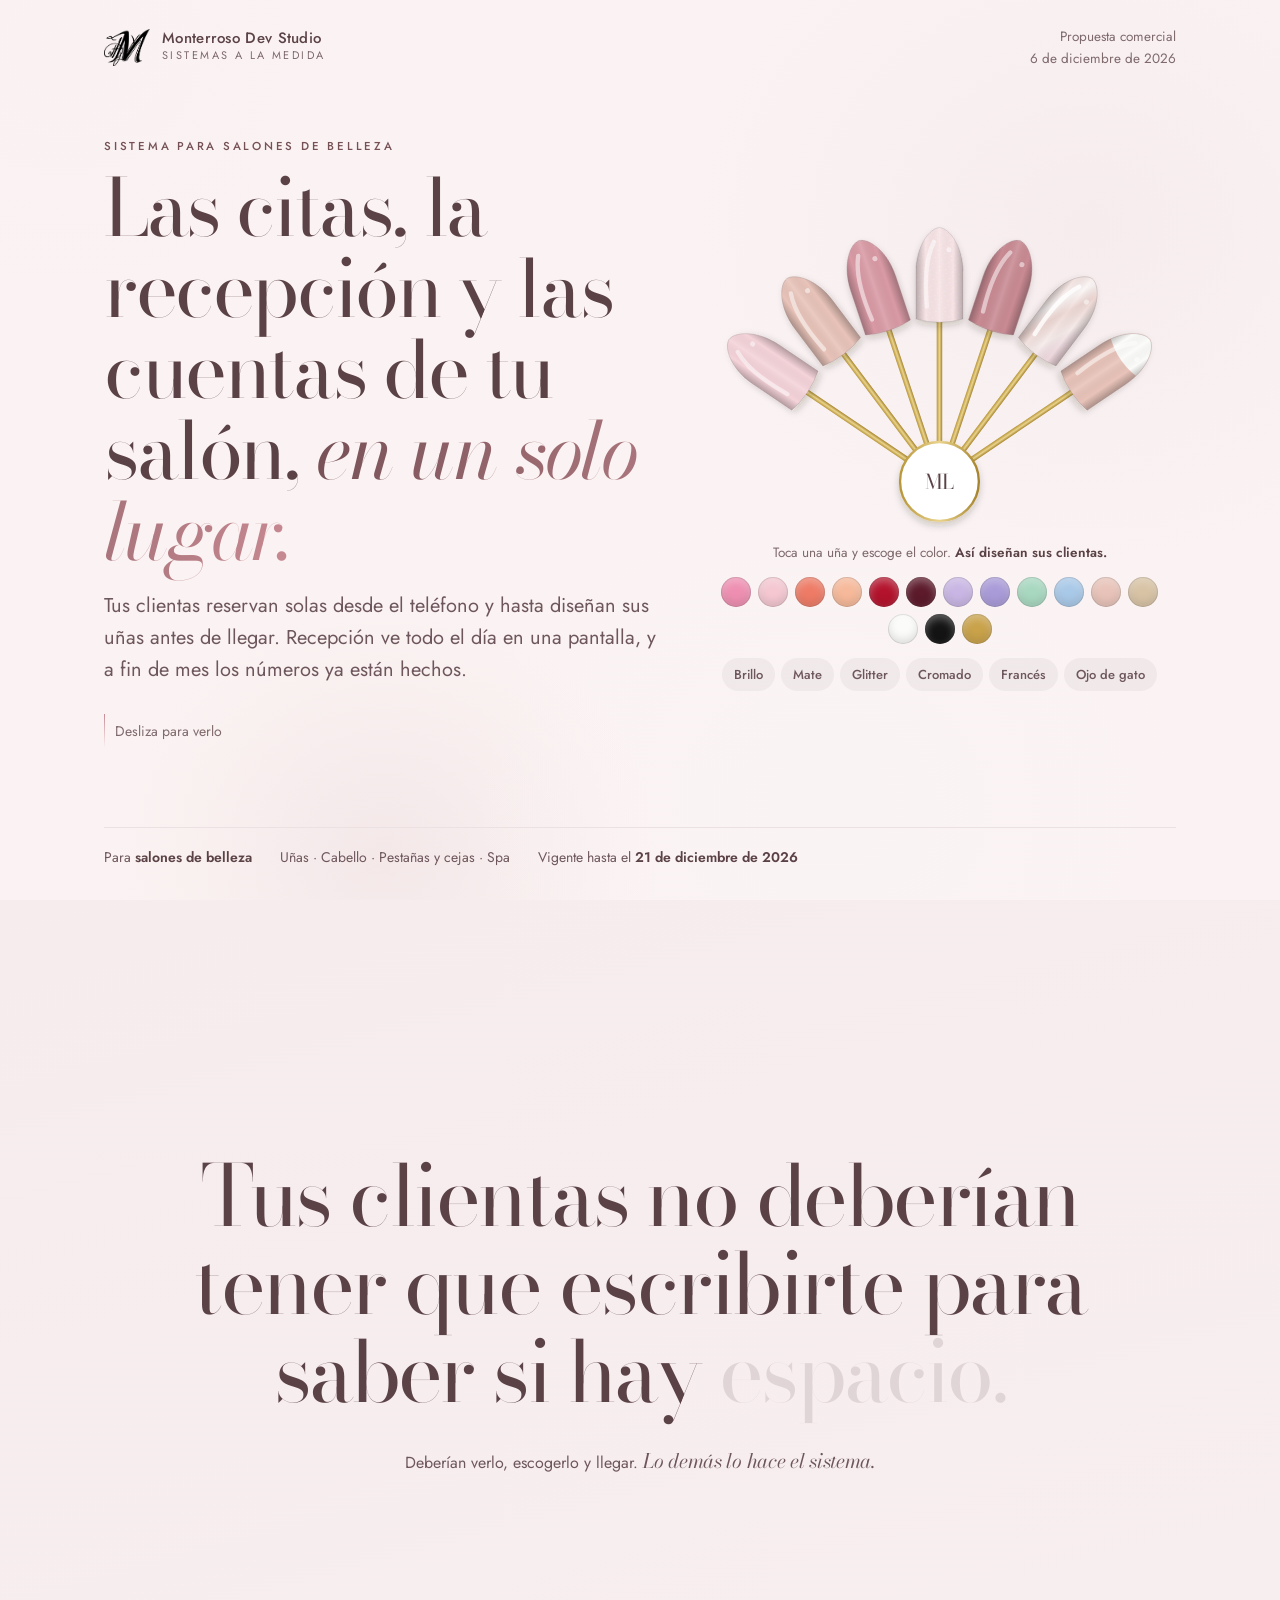
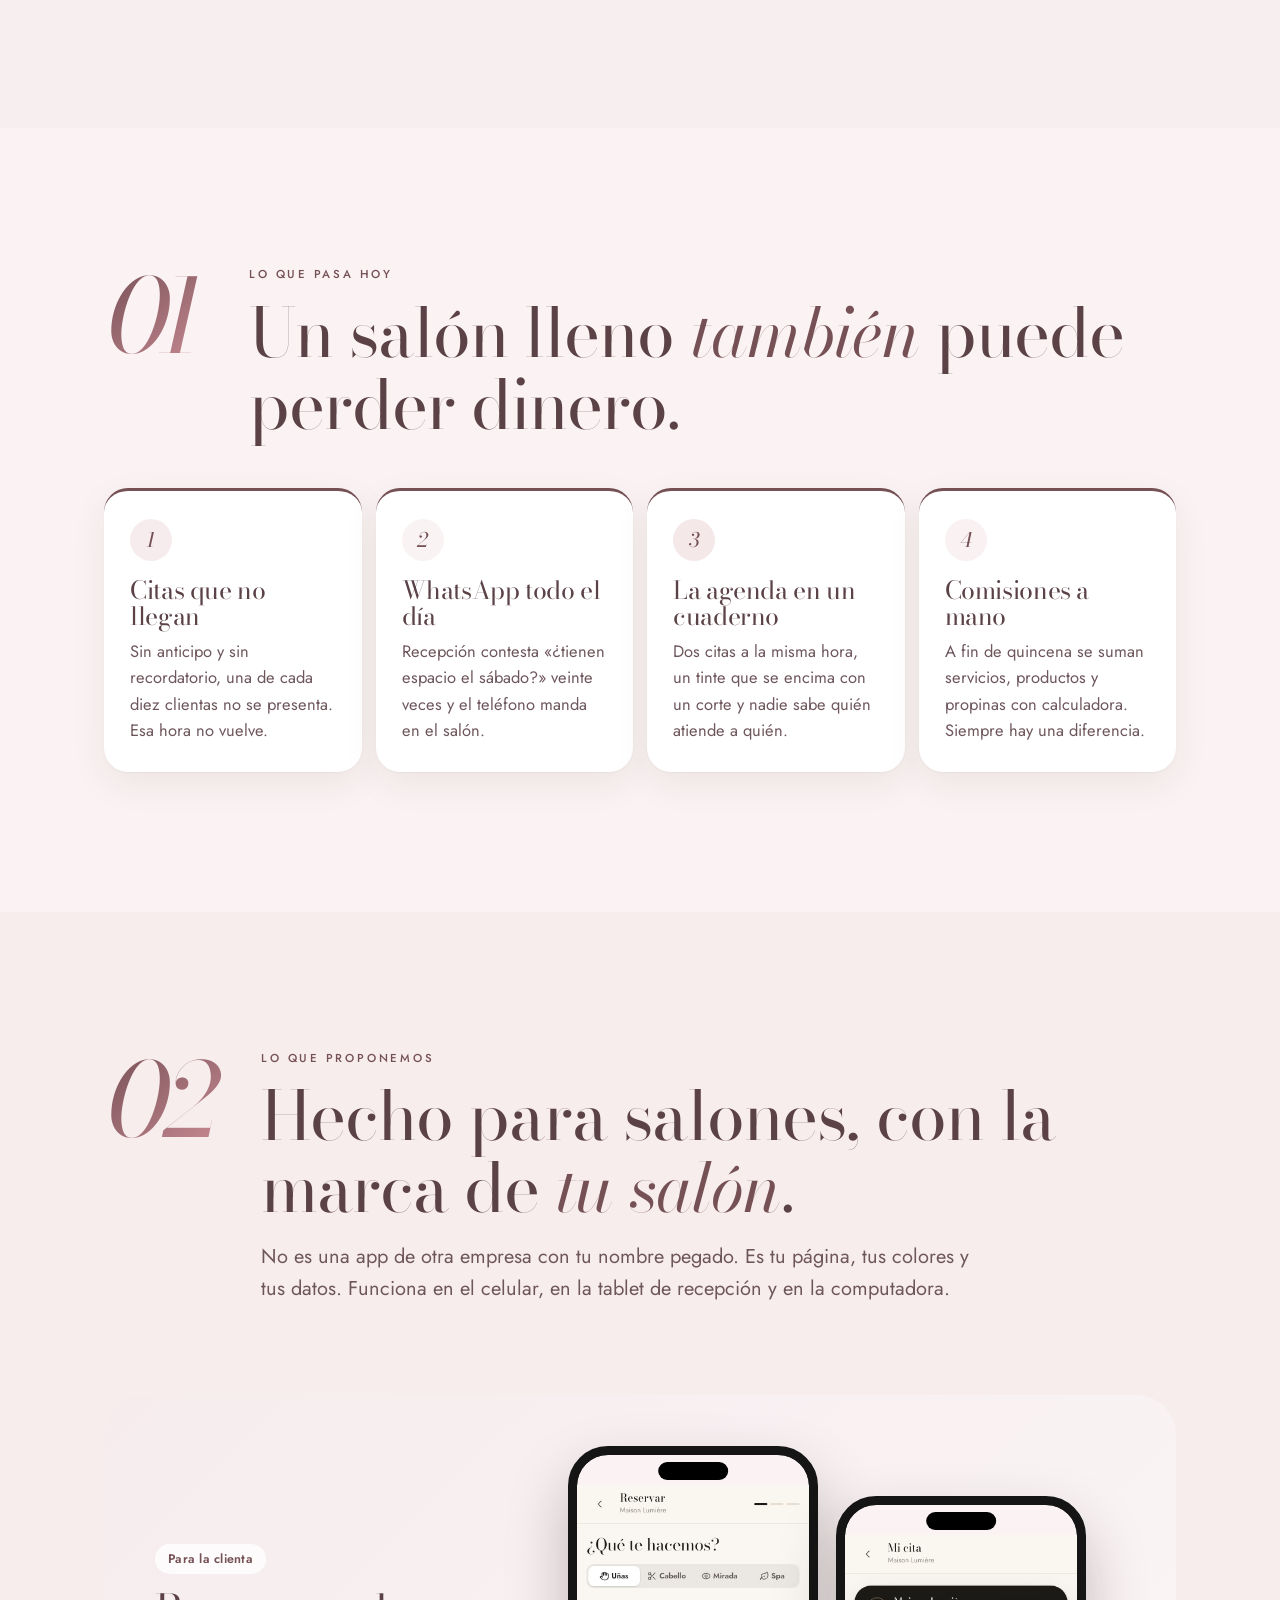
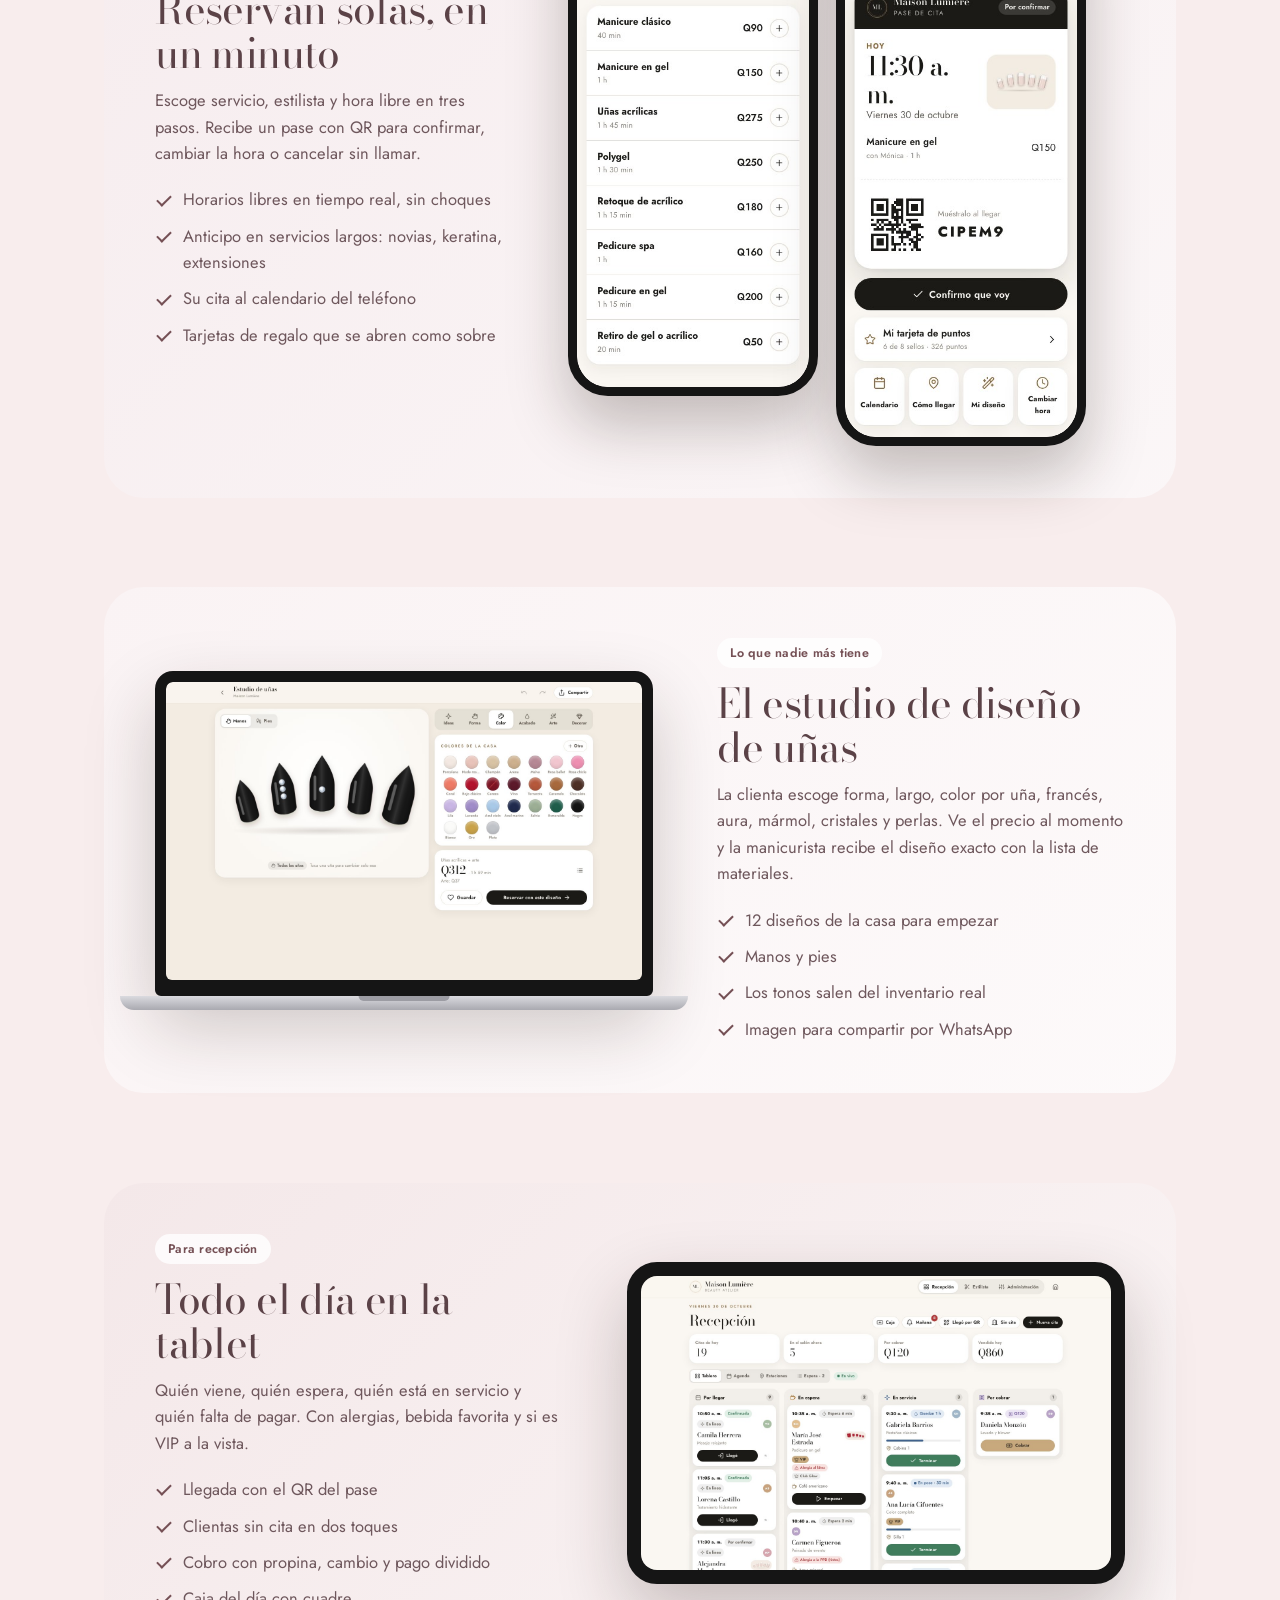
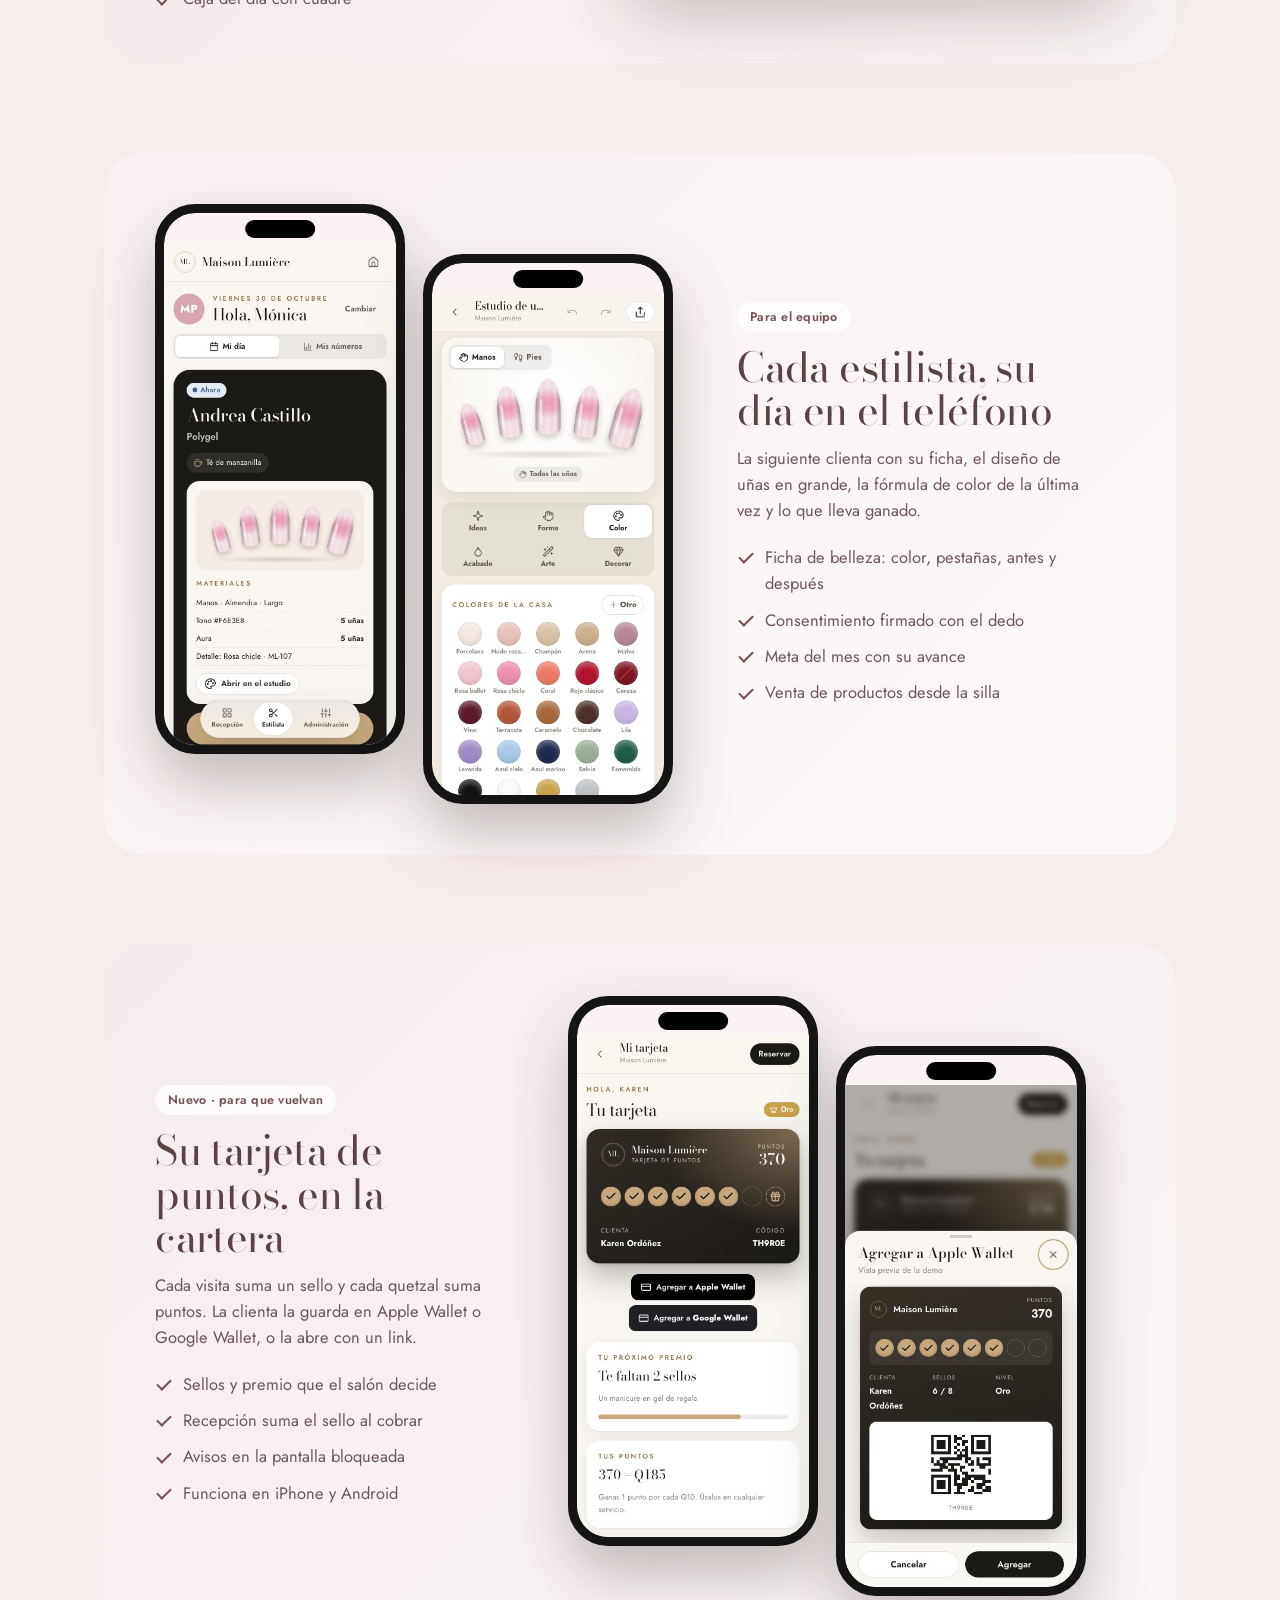
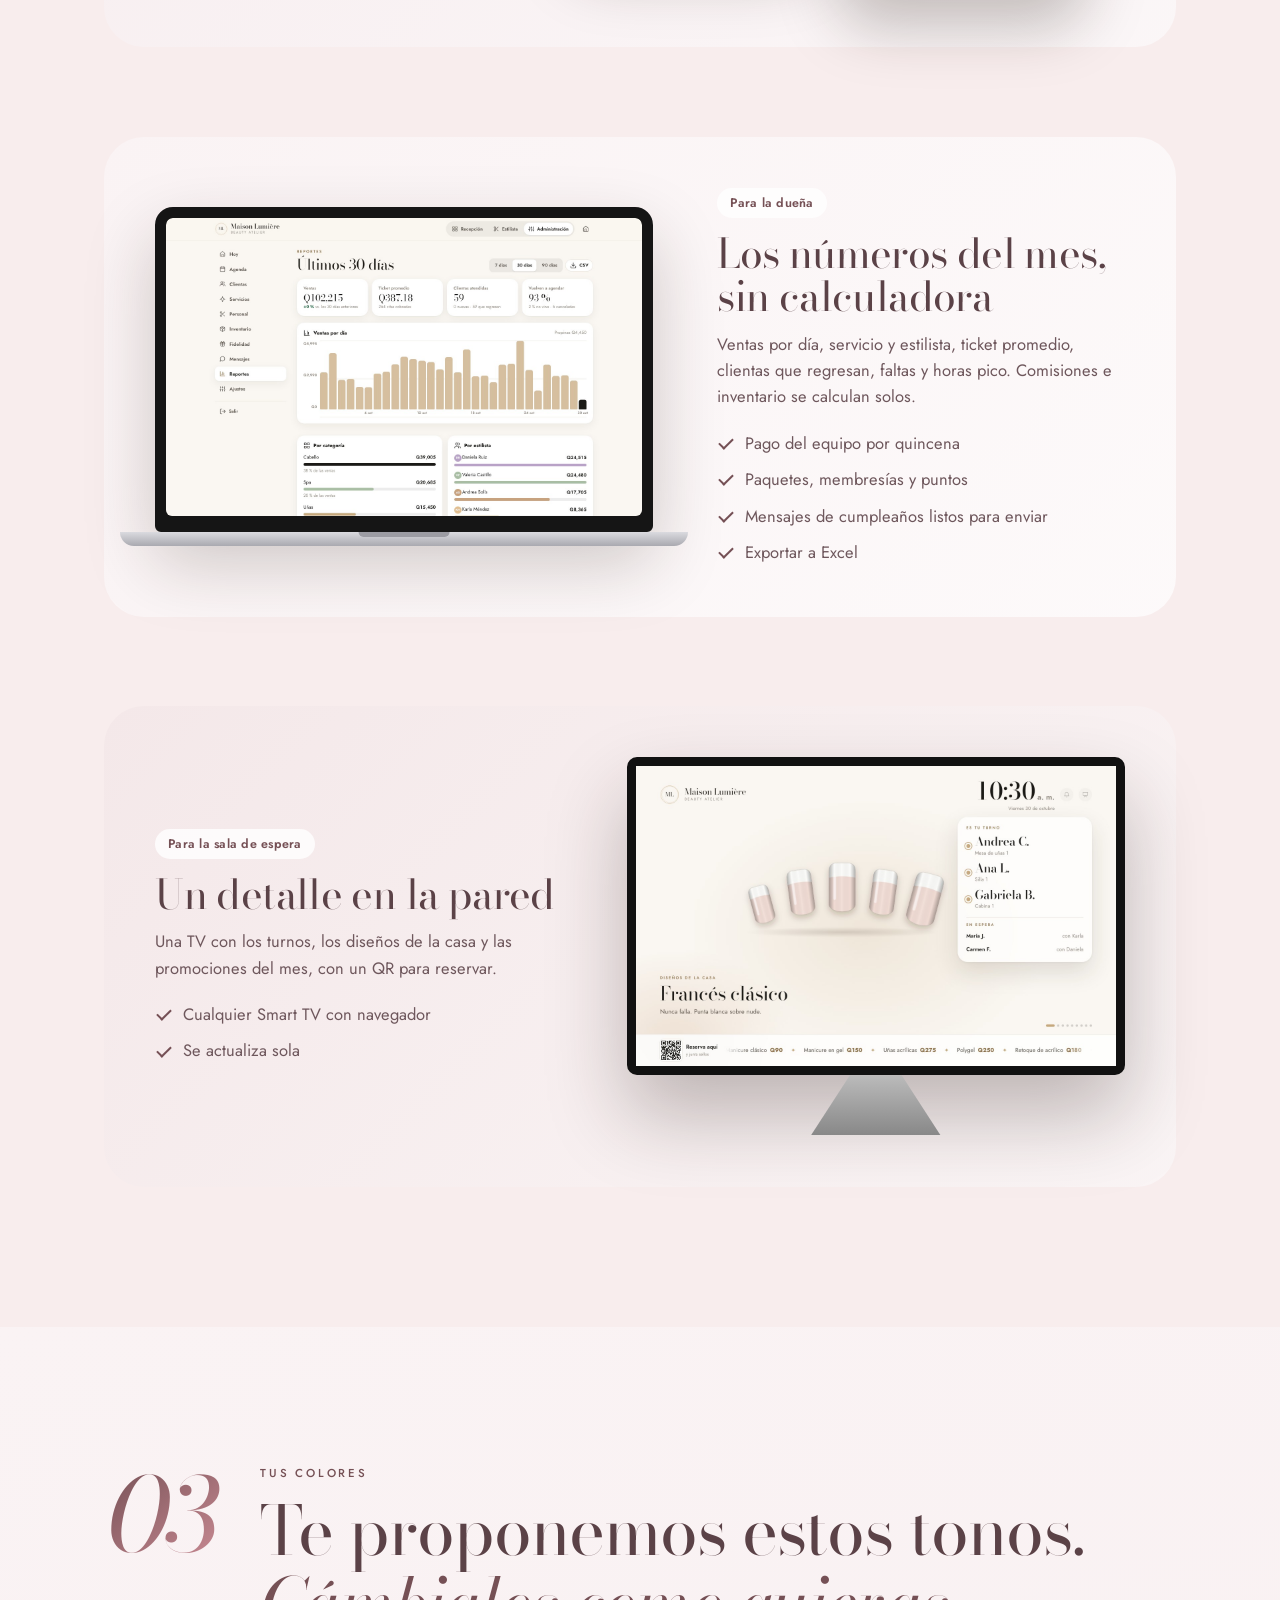
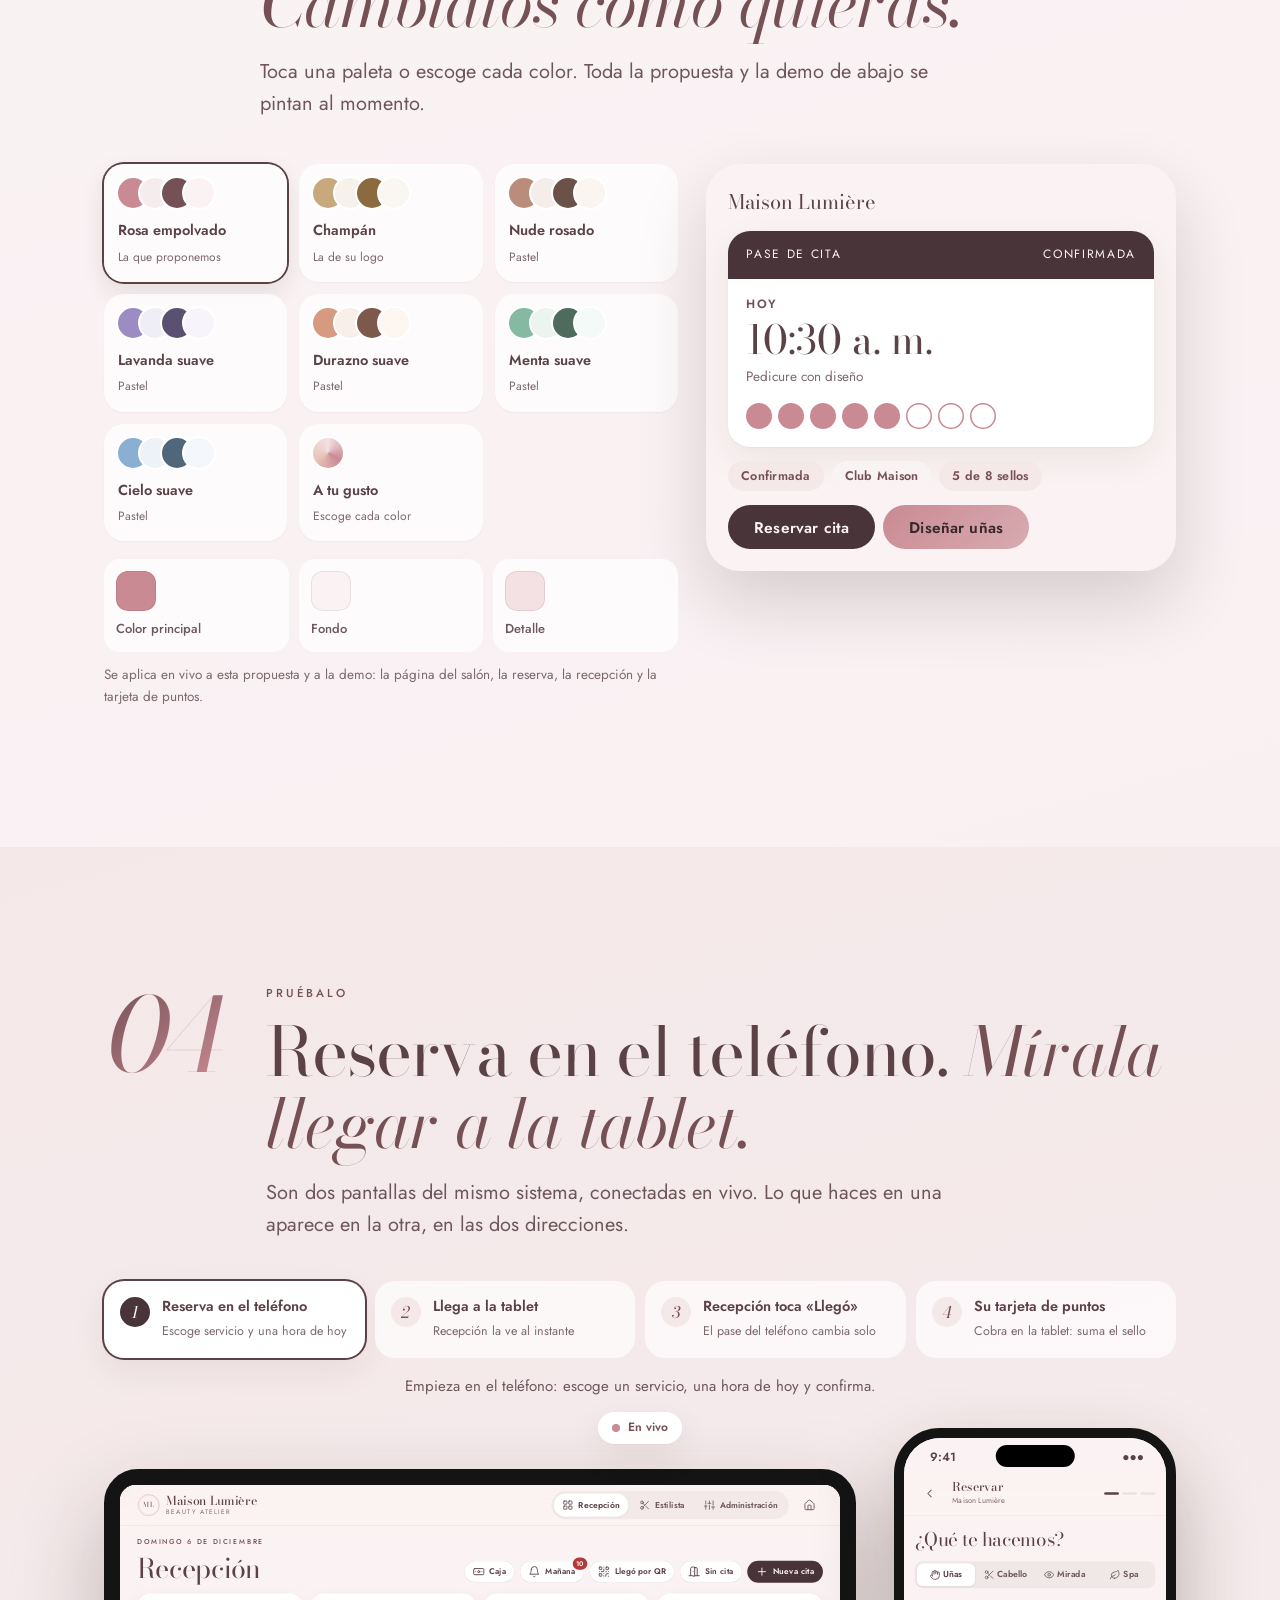
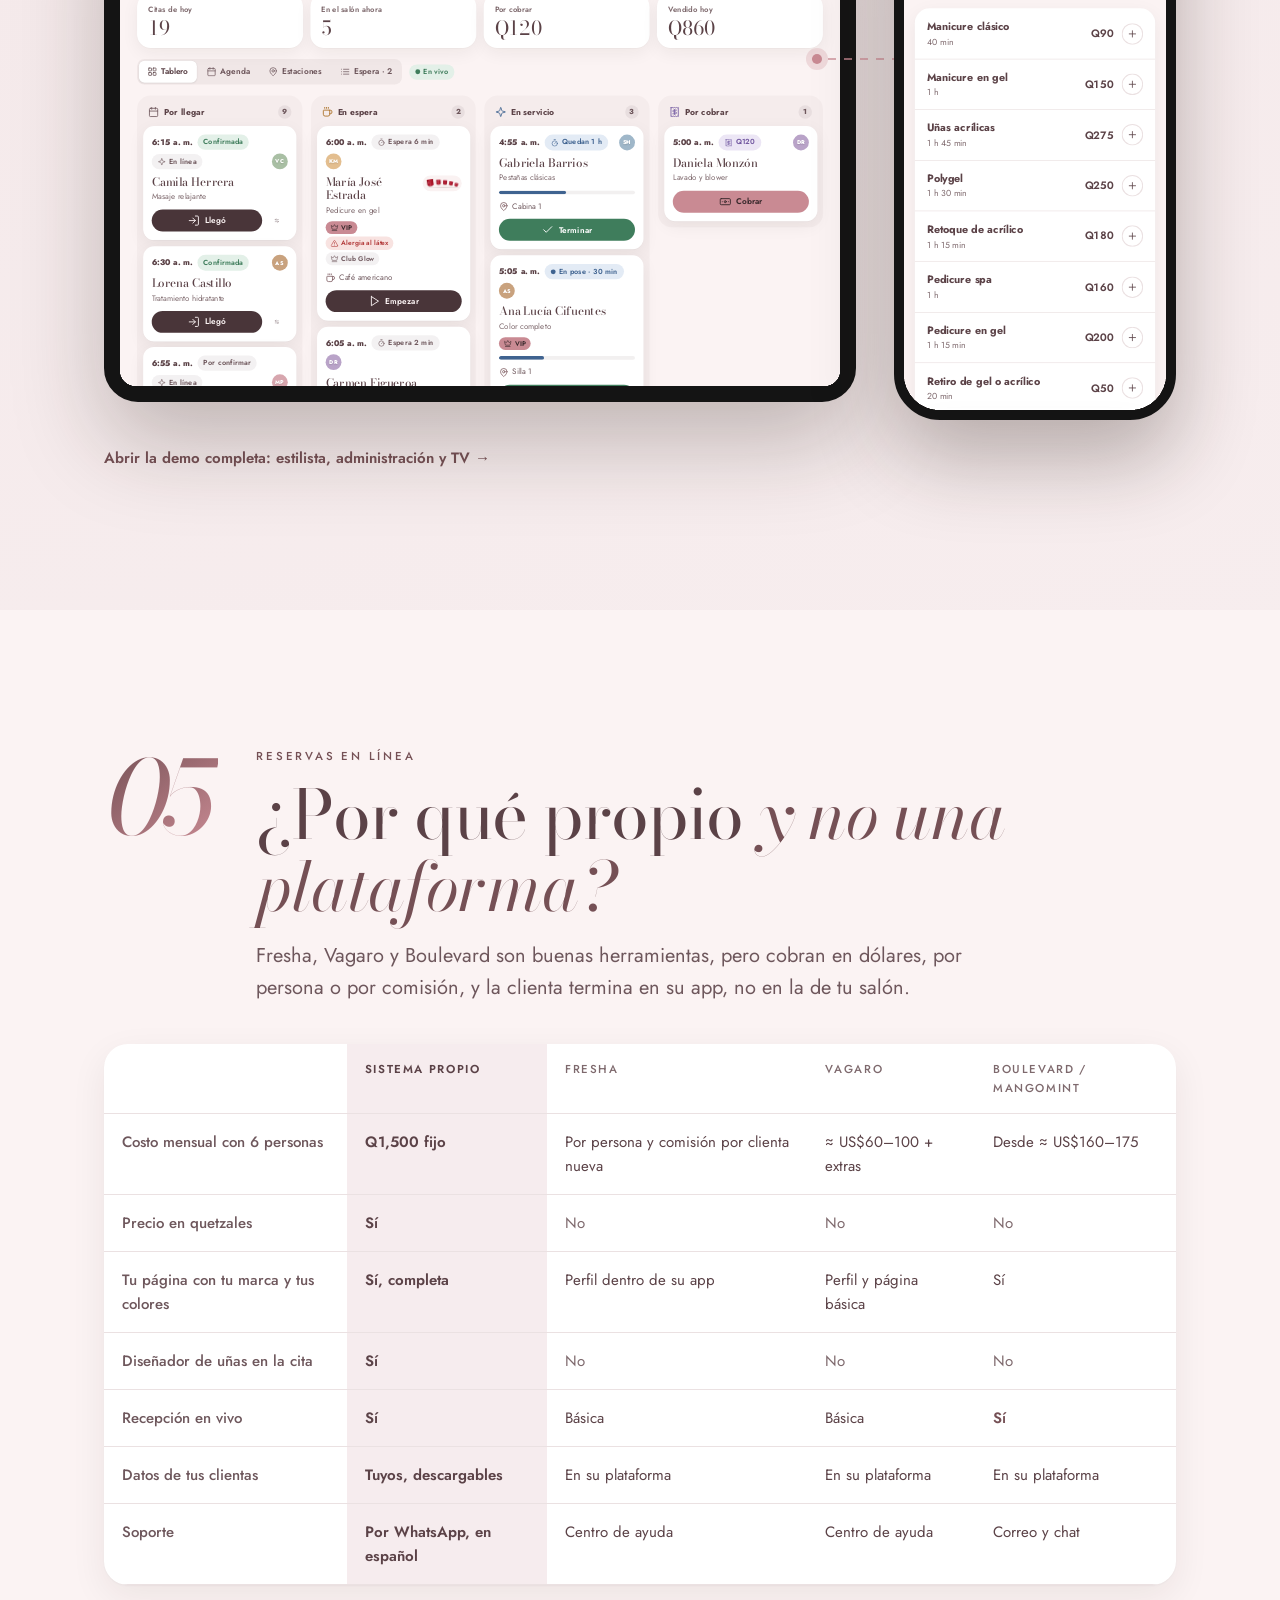
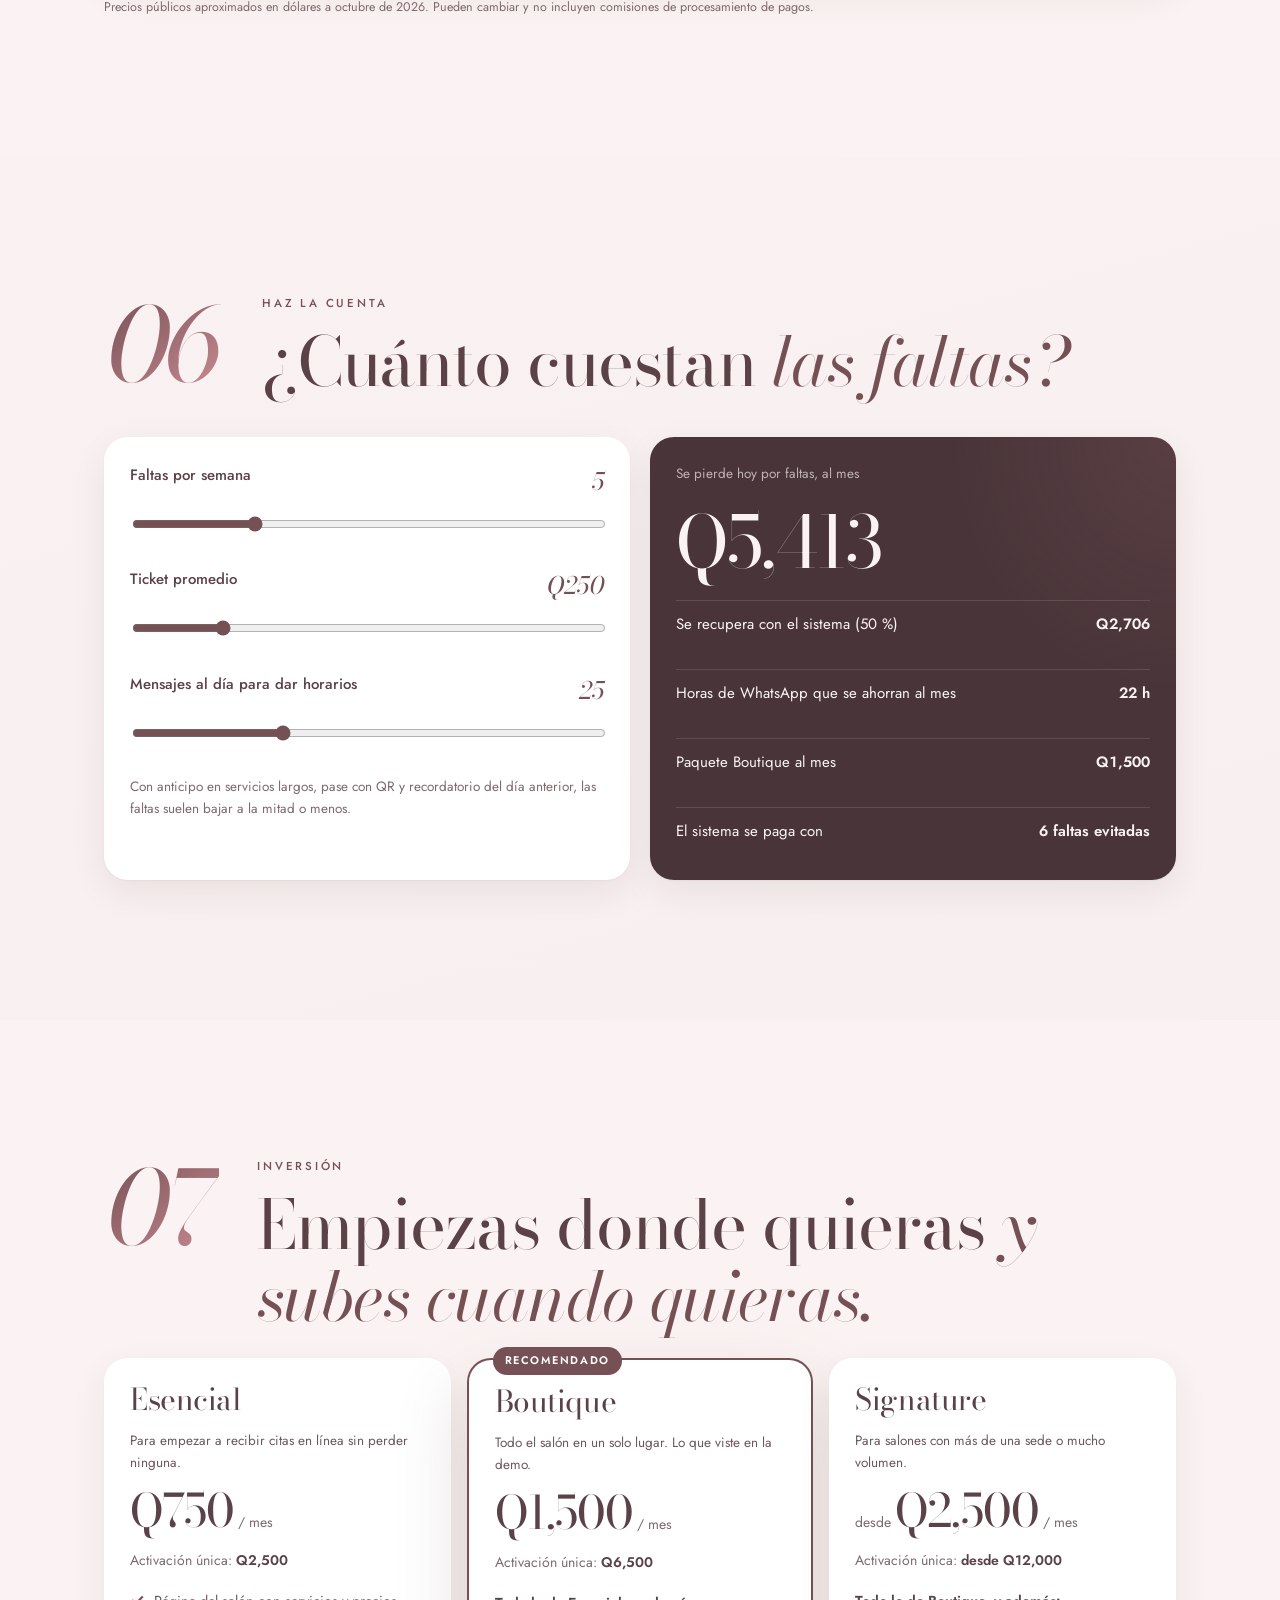
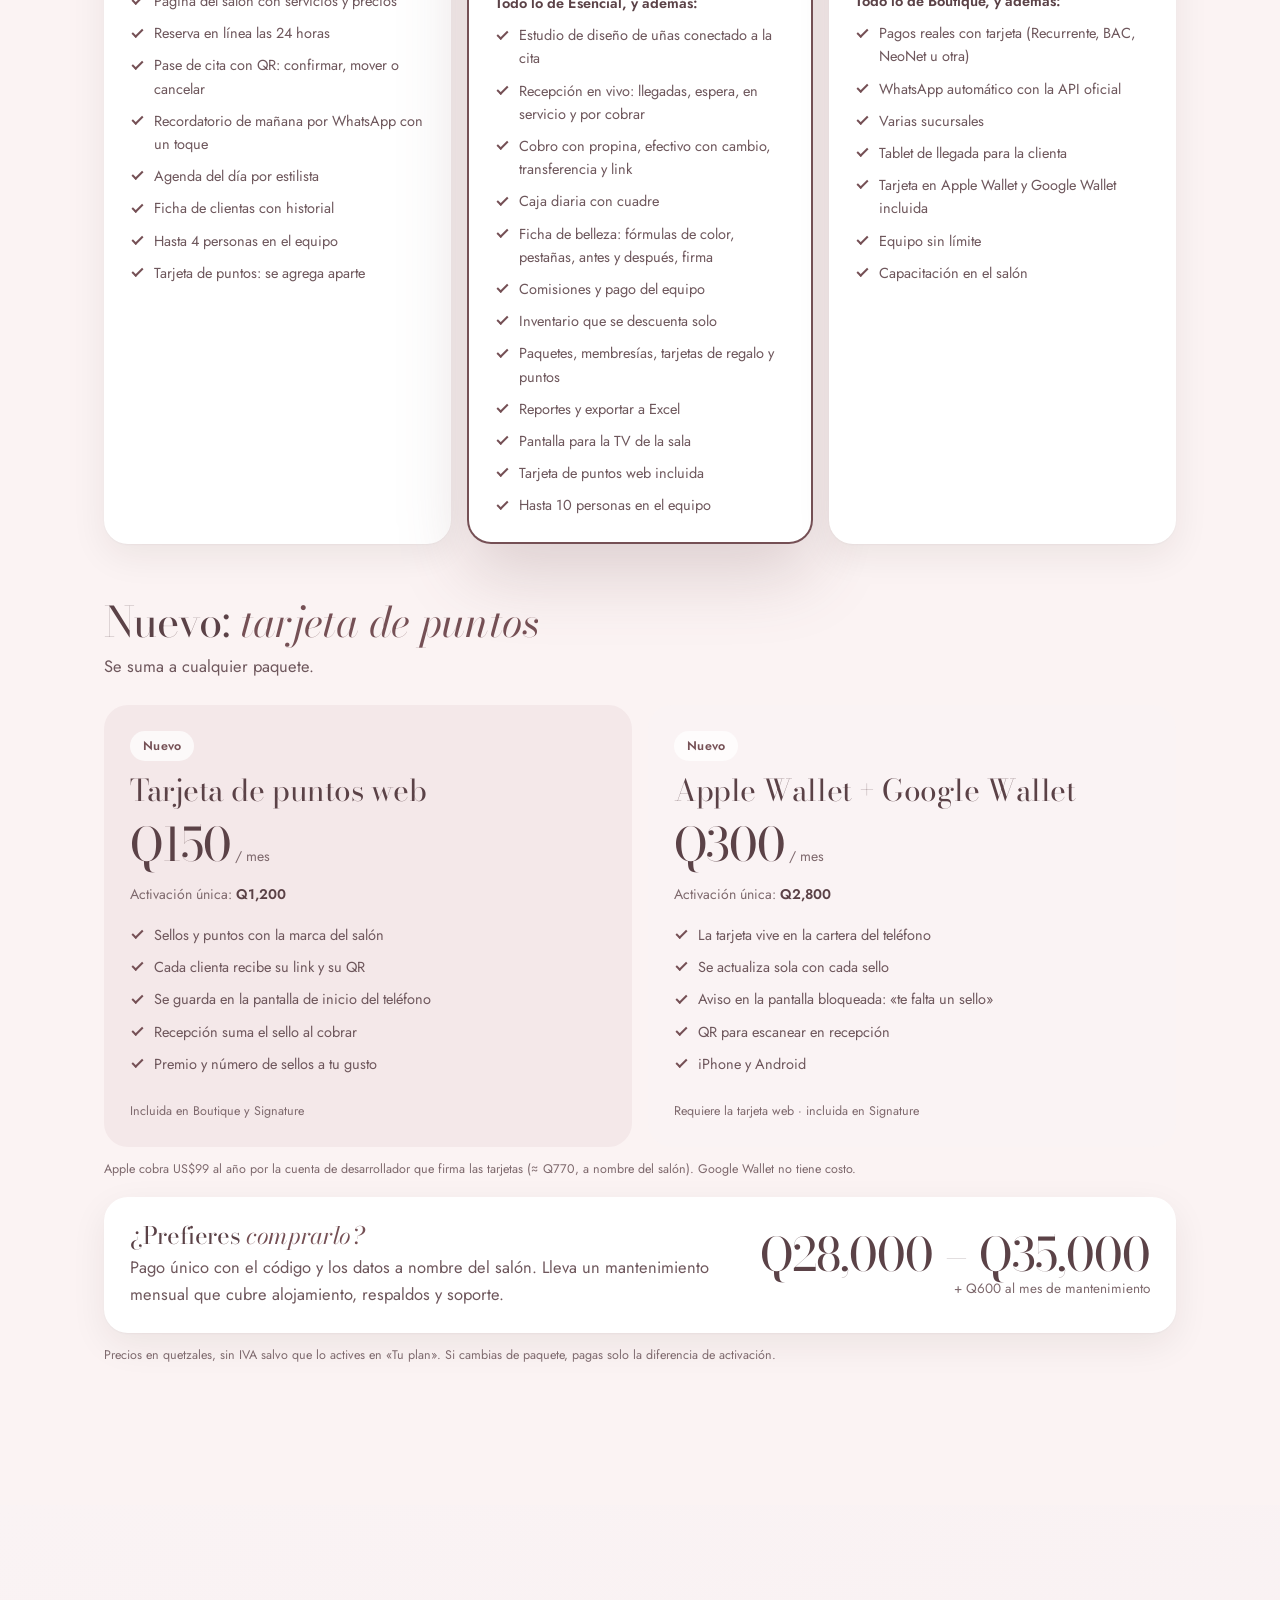
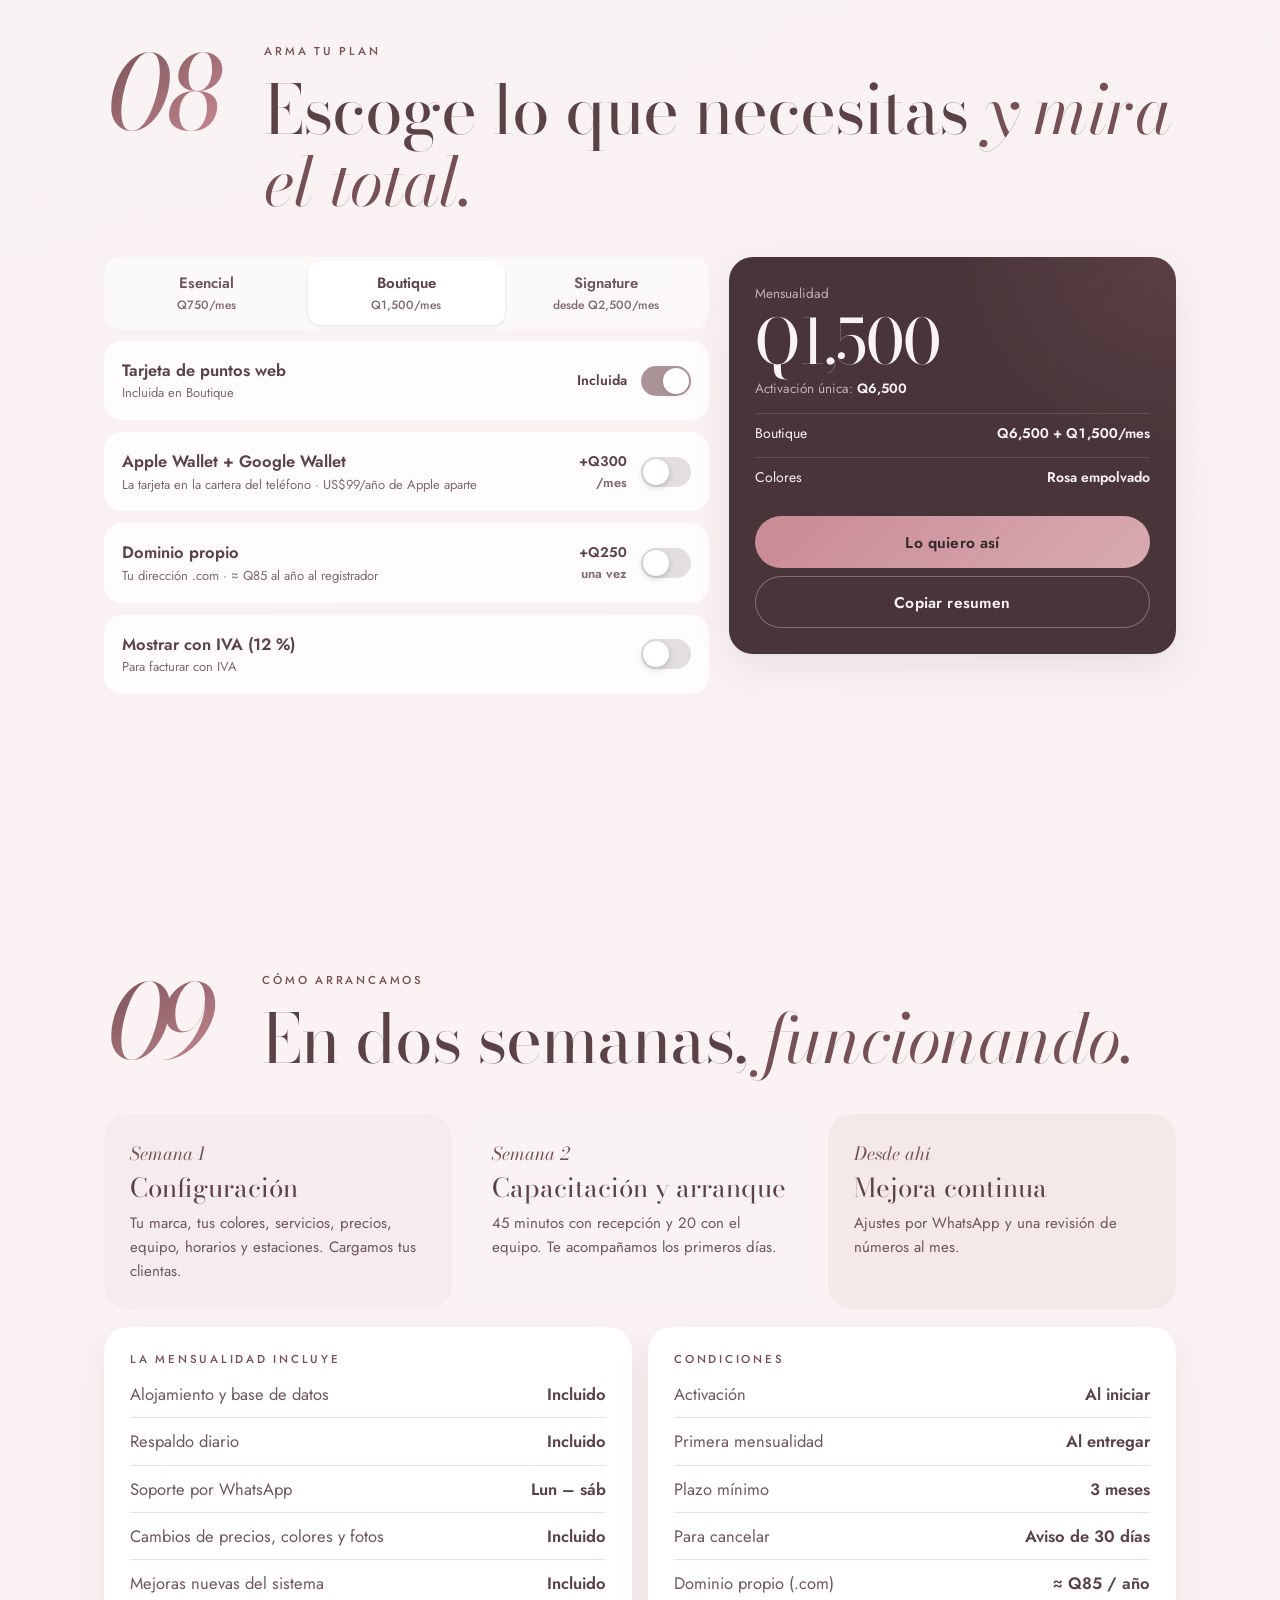
==== commit 15c28a8e: "Propuesta en un solo tono rosa empolvado y letra más suave Co-Authored-By: Claude Opus 5.5 <noreply@" ====
--- a/Propuesta-Salon.html
+++ b/Propuesta-Salon.html
@@ -4,7 +4,7 @@
 <meta charset="utf-8">
 <meta name="viewport" content="width=device-width, initial-scale=1, viewport-fit=cover">
 <meta name="description" content="Reservas en línea, estudio de diseño de uñas, recepción en vivo y tarjeta de puntos en Apple y Google Wallet.">
-<meta name="theme-color" content="#FAF7F2">
+<meta name="theme-color" content="#FBF3F3">
 <meta name="robots" content="noindex">
 <meta property="og:type" content="website">
 <meta property="og:title" content="Sistema para salones de belleza · Monterroso Dev Studio">
@@ -24,7 +24,7 @@
 <title>Propuesta · Sistema para salón</title>
 <style>
 :root { --ease: cubic-bezier(0.23, 1, 0.32, 1); --r: 24px; --gutter: 20px; --sombra: 0 1px 2px rgba(40,26,20,.04), 0 12px 36px rgba(40,26,20,.07);
-  --t1: #FFE3EC; --t2: #ECE4FF; --t3: #DDF5E9; --t4: #FFE9DA; --i1: #C2477A; --i2: #7656C9; --i3: #2F8A62; --i4: #C2602F; }
+  --t1: #F6ECEE; --t2: #F9F2F3; --t3: #F4E7E9; --t4: #F8EFF0; --i1: #755055; --i2: #755055; --i3: #755055; --i4: #755055; }
 .sec.t1, .bloque.t1, .hito:nth-child(1), .dolor:nth-child(1), .paq.extra:nth-child(2) { --ink: var(--i1); }
 .sec.t2, .bloque.t2, .hito:nth-child(2), .dolor:nth-child(2) { --ink: var(--i2); }
 .sec.t3, .bloque.t3, .hito:nth-child(3), .dolor:nth-child(3), .paq.extra:nth-child(1) { --ink: var(--i3); }
@@ -40,7 +40,7 @@
 b, strong { font-weight: 600; }
 .serif, h1, h2, h3 { font-family: var(--f-titulo); font-weight: 400; letter-spacing: -.015em; line-height: 1.06; }
 h1 em, h2 em, h3 em, .serif em { font-style: italic; color: var(--ink, var(--acento-texto)); }
-h1 em { background: linear-gradient(100deg, var(--i1), var(--i2) 55%, var(--i4)); -webkit-background-clip: text; background-clip: text; color: transparent; padding-right: .08em; }
+h1 em { background: linear-gradient(100deg, var(--i1), var(--acento)); -webkit-background-clip: text; background-clip: text; color: transparent; padding-right: .08em; }
 .eyebrow { font: 500 11.5px/1.2 var(--f-texto); letter-spacing: .24em; text-transform: uppercase; color: var(--acento-texto); margin-bottom: 14px; }
 .tx2 { color: var(--tinta2); } .tenue { color: var(--tenue); } .small { font-size: 13.5px; }
 .cont { max-width: 1160px; margin: 0 auto; padding: 0 var(--gutter); }
@@ -57,7 +57,7 @@
 .chip { display: inline-flex; align-items: center; gap: 6px; padding: 5px 13px; border-radius: 999px; background: var(--acento-suave); color: var(--acento-texto); font-size: 12.5px; font-weight: 600; letter-spacing: .02em; }
 .btn { display: inline-flex; align-items: center; justify-content: center; gap: 10px; min-height: 52px; padding: 0 26px; border-radius: 999px; font: 600 15.5px var(--f-texto); letter-spacing: .01em; text-decoration: none; border: 0; cursor: pointer; transition: transform .16s var(--ease), background-color .3s var(--ease), color .3s var(--ease); }
 .btn:active { transform: scale(.97); }
-.btn-a { background: linear-gradient(135deg, var(--acento), color-mix(in srgb, var(--acento) 62%, var(--i2))); color: var(--acento-sobre); }
+.btn-a { background: linear-gradient(135deg, var(--acento), color-mix(in srgb, var(--acento) 72%, #fff)); color: var(--acento-sobre); }
 .btn-p { background: var(--oscuro); color: var(--fondo); }
 .btn-l { background: transparent; color: inherit; box-shadow: inset 0 0 0 1px color-mix(in srgb, currentColor 30%, transparent); }
 @media (hover: hover) and (pointer: fine) { .btn-a:hover { background: color-mix(in srgb, var(--acento) 86%, #000); } .btn-p:hover { background: color-mix(in srgb, var(--oscuro) 85%, var(--acento)); } }
@@ -231,8 +231,8 @@
 .cable i { position: absolute; top: -4px; left: 0; width: 10px; height: 10px; border-radius: 50%; background: var(--acento); box-shadow: 0 0 0 6px color-mix(in srgb, var(--acento) 25%, transparent); animation: cable 2.6s var(--ease) infinite; }
 @keyframes cable { 0% { left: 0; opacity: 0; } 15% { opacity: 1; } 85% { opacity: 1; } 100% { left: 100%; opacity: 0; } }
 .cable.pulso i { animation-duration: .9s; }
-.en-vivo { position: absolute; left: 50%; top: -16px; transform: translateX(-50%); z-index: 4; display: inline-flex; gap: 8px; align-items: center; padding: 6px 14px; border-radius: 999px; background: var(--tarjeta); box-shadow: var(--sombra); font-size: 12px; font-weight: 600; color: #3F7D5C; }
-.en-vivo::before { content: ""; width: 8px; height: 8px; border-radius: 50%; background: #3F7D5C; animation: late 1.6s var(--ease) infinite; }
+.en-vivo { position: absolute; left: 50%; top: -16px; transform: translateX(-50%); z-index: 4; display: inline-flex; gap: 8px; align-items: center; padding: 6px 14px; border-radius: 999px; background: var(--tarjeta); box-shadow: var(--sombra); font-size: 12px; font-weight: 600; color: var(--acento-texto); }
+.en-vivo::before { content: ""; width: 8px; height: 8px; border-radius: 50%; background: var(--acento); animation: late 1.6s var(--ease) infinite; }
 @keyframes late { 50% { opacity: .3; } }
 .noti { position: absolute; left: 50%; top: 12px; z-index: 5; width: min(92%, 380px); transform: translate(-50%, -20px); opacity: 0; transition: opacity .4s var(--ease), transform .5s var(--ease); display: flex; gap: 10px; align-items: center; padding: 12px 14px; border-radius: 18px; background: rgba(255,255,255,.94); backdrop-filter: blur(16px); -webkit-backdrop-filter: blur(16px); box-shadow: 0 14px 34px rgba(0,0,0,.18); pointer-events: none; color: #1d1d1f; }
 .noti.on { opacity: 1; transform: translate(-50%, 0); }
@@ -249,7 +249,7 @@
 thead th { font-size: 11.5px; letter-spacing: .14em; text-transform: uppercase; color: var(--tenue); font-weight: 500; }
 th.nos, td.nos { background: var(--t1); font-weight: 600; color: var(--tinta); }
 tbody th { font-weight: 500; color: var(--tinta2); }
-.si { color: #3F7D5C; font-weight: 600; } .no { color: #B23A3A; }
+.si { color: var(--acento-texto); font-weight: 600; } .no { color: var(--tenue); }
 .nota { font-size: 12.5px; color: var(--tenue); margin-top: 12px; }
 
 /* calculadora */
@@ -296,7 +296,7 @@
 .sw input { position: absolute; inset: 0; opacity: 0; margin: 0; cursor: pointer; width: 100%; height: 100%; }
 .sw span { position: absolute; inset: 0; border-radius: 99px; background: color-mix(in srgb, var(--tinta) 16%, transparent); transition: background-color .25s var(--ease); pointer-events: none; }
 .sw span::after { content: ""; position: absolute; top: 2px; left: 2px; width: 26px; height: 26px; border-radius: 50%; background: #fff; box-shadow: 0 2px 6px rgba(0,0,0,.2); transition: transform .25s var(--ease); }
-.sw input:checked + span { background: #3F7D5C; } .sw input:checked + span::after { transform: translateX(20px); }
+.sw input:checked + span { background: var(--acento-texto); } .sw input:checked + span::after { transform: translateX(20px); }
 .sw input:disabled + span { opacity: .6; } .sw input:focus-visible + span { outline: 2px solid var(--acento); outline-offset: 2px; }
 .segp { display: grid; grid-template-columns: repeat(3, 1fr); gap: 3px; padding: 4px; border-radius: 16px; background: rgba(255,255,255,.55); }
 .segp button { border: 0; background: transparent; padding: 11px 6px; border-radius: 12px; font: 600 15px var(--f-texto); color: var(--tinta2); cursor: pointer; transition: background-color .2s var(--ease), color .2s var(--ease), transform .16s var(--ease); }
@@ -406,17 +406,20 @@
 
 /* ---------- paletas pastel ---------- */
 const mezcla = (a, b, k) => { const h = x => [1, 3, 5].map(i => parseInt(x.slice(i, i + 2), 16)); const A = h(a), B = h(b); return "#" + A.map((v, i) => Math.round(v + (B[i] - v) * k).toString(16).padStart(2, "0")).join(""); };
-function paleta(nombre, fondo, acento, nude, tinta, t, i) {
-  return { nombre, i: i || ["#C2477A", "#7656C9", "#2F8A62", "#C2602F"], c: { fondo, fondo2: mezcla(fondo, "#000000", .045), tarjeta: "#FFFFFF", tinta, tinta2: mezcla(tinta, fondo, .32), tenue: mezcla(tinta, fondo, .5), linea: mezcla(fondo, "#000000", .1), acento, acentoTexto: mezcla(acento, "#000000", .42), acentoSuave: mezcla(acento, "#FFFFFF", .8), acentoSobre: tinta, nude, oscuro: tinta }, t: t.map(x => x) };
+/* un solo tono por paleta: las secciones son el mismo color, más claro o más oscuro */
+const tonos = a => [.84, .9, .8, .88].map(k => mezcla(a, "#FFFFFF", k));
+const tintas = a => { const x = mezcla(a, "#000000", .42); return [x, x, x, x]; };
+function paleta(nombre, fondo, acento, nude, tinta) {
+  return { nombre, i: tintas(acento), c: { fondo, fondo2: mezcla(fondo, acento, .06), tarjeta: "#FFFFFF", tinta, tinta2: mezcla(tinta, fondo, .12), tenue: mezcla(tinta, fondo, .22), linea: mezcla(fondo, tinta, .1), acento, acentoTexto: mezcla(acento, "#000000", .42), acentoSuave: mezcla(acento, "#FFFFFF", .8), acentoSobre: mezcla(tinta, "#000000", .4), nude, oscuro: mezcla(tinta, "#000000", .2) }, t: tonos(acento) };
 }
 const PALETAS = [
-  Object.assign({ id: "pastel" }, paleta("Pastel vivo", "#FFF7F9", "#E2709A", "#FFD9E4", "#2B1D24", ["#FFE0EA", "#EAE1FF", "#D9F3E6", "#FFE6D5"], ["#C2477A", "#7656C9", "#2F8A62", "#C2602F"])),
-  { id: "marca", nombre: P.generico ? "Champán" : "Dorado " + (M.corto || "de la marca"), c: Object.assign({}, M.colores), t: ["#F8EEDF", "#F6E6EA", "#ECE6F5", "#FBF1E3"], i: ["#9A7B12", "#B2557A", "#7656C9", "#B5703A"] },
-  Object.assign({ id: "rosa" }, paleta("Rosa chicle", "#FFF6F8", "#EE7FA8", "#FFD3E1", "#2D1E25", ["#FFDCE7", "#FFE8EF", "#F3E2FF", "#FFEBDD"], ["#C23E73", "#B04A82", "#8A4CC2", "#C2602F"])),
-  Object.assign({ id: "lavanda" }, paleta("Lavanda", "#F9F6FF", "#9F86E8", "#E2D8FF", "#231E33", ["#E8DEFF", "#DCEBFF", "#FFE0EE", "#E1F5EA"], ["#6A4FC4", "#3E6FB8", "#C2477A", "#2F8A62"])),
-  Object.assign({ id: "menta" }, paleta("Menta", "#F4FCF8", "#5FC49A", "#CDEFDF", "#1C2B24", ["#D3F3E4", "#FFF2D6", "#DDEBFF", "#FFE2EC"], ["#24855A", "#B07A12", "#3E6FB8", "#C2477A"])),
-  Object.assign({ id: "durazno" }, paleta("Durazno", "#FFF8F3", "#F39A6E", "#FFD9C4", "#2E211B", ["#FFE1CF", "#FFDDE6", "#E4F3D9", "#EDE3FF"], ["#C25A2B", "#C2477A", "#4E8A2F", "#7656C9"])),
-  Object.assign({ id: "cielo" }, paleta("Cielo", "#F5F9FF", "#6FA6E6", "#D6E6FA", "#1C2533", ["#DCEAFF", "#EBE2FF", "#DDF4EA", "#FFE7DA"], ["#2F6BB8", "#7656C9", "#2F8A62", "#C2602F"]))
+  Object.assign({ id: "pastel" }, paleta("Rosa empolvado", "#FBF3F3", "#C98A93", "#F3E1E3", "#5B4247")),
+  { id: "marca", nombre: P.generico ? "Champán" : "Dorado " + (M.corto || "de la marca"), c: Object.assign({}, M.colores), t: tonos(M.colores.acento), i: tintas(M.colores.acento) },
+  Object.assign({ id: "nude" }, paleta("Nude rosado", "#FAF5F1", "#B98C7B", "#EFE2DA", "#5A463F")),
+  Object.assign({ id: "lavanda" }, paleta("Lavanda suave", "#F7F5FB", "#9C8CC4", "#E9E4F4", "#4E4560")),
+  Object.assign({ id: "durazno" }, paleta("Durazno suave", "#FDF6F1", "#D69A80", "#F6E3D8", "#5E4639")),
+  Object.assign({ id: "menta" }, paleta("Menta suave", "#F4FAF7", "#86B9A2", "#DDEEE6", "#3F5249")),
+  Object.assign({ id: "cielo" }, paleta("Cielo suave", "#F4F8FC", "#8AAFD3", "#DFEAF5", "#3F4A5C"))
 ];
 const CLAVE_TEMA = M.clave + ".tema";
 let TEMA = { id: "pastel" };
@@ -438,8 +441,8 @@
 }
 function paletasHTML() {
   const act = temaActual();
-  return PALETAS.map(p => `<button class="paleta ${TEMA.id === p.id ? "on" : ""}" data-pal="${p.id}"><span class="cols"><i style="background:${p.c.acento}"></i><i style="background:${p.t[0]}"></i><i style="background:${p.t[1]}"></i><i style="background:${p.c.fondo}"></i></span><b>${esc(p.nombre)}</b><small>${p.id === "marca" ? "La de su logo" : p.id === "pastel" ? "La que proponemos" : "Pastel"}</small></button>`).join("")
-    + `<button class="paleta ${TEMA.id === "propio" ? "on" : ""}" data-pal="propio"><span class="cols"><i style="background:conic-gradient(#F5A3B5,#B9A6E0,#8FC9AE,#F2C08E,#F5A3B5)"></i></span><b>A tu gusto</b><small>Escoge cada color</small></button>`
+  return PALETAS.map(p => `<button class="paleta ${TEMA.id === p.id ? "on" : ""}" data-pal="${p.id}"><span class="cols"><i style="background:${p.c.acento}"></i><i style="background:${p.t[0]}"></i><i style="background:${p.c.acentoTexto}"></i><i style="background:${p.c.fondo}"></i></span><b>${esc(p.nombre)}</b><small>${p.id === "marca" ? "La de su logo" : p.id === "pastel" ? "La que proponemos" : "Pastel"}</small></button>`).join("")
+    + `<button class="paleta ${TEMA.id === "propio" ? "on" : ""}" data-pal="propio"><span class="cols"><i style="background:conic-gradient(#F3E1E3,#C98A93,#E8C3B9,#F3E1E3)"></i></span><b>A tu gusto</b><small>Escoge cada color</small></button>`
     + `<div class="editor" style="grid-column:1/-1"><div class="editor-f">${[["acento", "Color principal"], ["fondo", "Fondo"], ["nude", "Detalle"]].map(([k, n]) => `<label class="campo-color" style="--c:${act.c[k]}"><i></i>${n}<input type="color" data-color="${k}" value="${act.c[k]}" aria-label="${n}"></label>`).join("")}</div>
       <p class="tenue small">Se aplica en vivo a esta propuesta y a la demo: la página del salón, la reserva, la recepción y la tarjeta de puntos.</p></div>`;
 }
@@ -448,7 +451,7 @@
 const TONOS = [["Rosa chicle", "#EE8FB1"], ["Rosa ballet", "#F4C7D1"], ["Coral", "#EE7B66"], ["Durazno", "#F6B99A"], ["Rojo clásico", "#B3132C"], ["Vino", "#5C1A2B"], ["Lila", "#C9B6E4"], ["Lavanda", "#A99BD8"], ["Menta", "#A8D8C0"], ["Cielo", "#A9C9E8"], ["Nude rosado", "#E8C3B9"], ["Champán", "#D8C3A5"], ["Blanco", "#FBFBF9"], ["Negro", "#141414"], ["Oro", "#C9A24A"]];
 const ACAB = [["brillo", "Brillo"], ["mate", "Mate"], ["glitter", "Glitter"], ["cromado", "Cromado"], ["frances", "Francés"], ["ojo", "Ojo de gato"]];
 const ANG = [-56, -37, -18.5, 0, 18.5, 37, 56];
-const UN = ["#F4C7D1", "#F6B99A", "#EE8FB1", "#C9B6E4", "#A8D8C0", "#A9C9E8", "#E8C3B9"].map((c, i) => ({ c, a: i === 3 ? "glitter" : i === 6 ? "frances" : i === 5 ? "cromado" : "brillo" }));
+const UN = ["#F4D3D9", "#E8C3B9", "#D99AA5", "#F7E3E6", "#C98A93", "#EBD3CF", "#E8C3B9"].map((c, i) => ({ c, a: i === 3 ? "glitter" : i === 6 ? "frances" : i === 5 ? "cromado" : "brillo" }));
 let SEL = null;
 const angAct = ANG.map(() => 0), angObj = ANG.map(() => 0), alzAct = ANG.map(() => 0);
 const NH = 116, PUNTA = `M-30 0 L-30-58 C-30-95-11-${NH} 0-${NH} C11-${NH} 30-95 30-58 L30 0 Q0 8-30 0Z`;
@@ -760,9 +763,8 @@
   const k = e.target.dataset.color; if (!k) return;
   if (TEMA.id !== "propio") { const base = temaActual(); TEMA = { id: "propio", nombre: "A tu gusto", c: Object.assign({}, base.c), t: base.t.slice(), i: (base.i || []).slice() }; }
   TEMA.c[k] = e.target.value;
-  if (k === "acento") { TEMA.c.acentoTexto = mezcla(e.target.value, "#000000", .42); TEMA.c.acentoSuave = mezcla(e.target.value, "#FFFFFF", .8); TEMA.t[0] = mezcla(e.target.value, "#FFFFFF", .84); }
+  if (k === "acento") { TEMA.c.acentoTexto = mezcla(e.target.value, "#000000", .42); TEMA.c.acentoSuave = mezcla(e.target.value, "#FFFFFF", .8); TEMA.t = tonos(e.target.value); TEMA.i = tintas(e.target.value); }
   if (k === "fondo") { TEMA.c.fondo2 = mezcla(e.target.value, "#000000", .045); TEMA.c.linea = mezcla(e.target.value, "#000000", .1); }
-  if (k === "nude") TEMA.t[1] = mezcla(e.target.value, "#FFFFFF", .5);
   e.target.closest(".campo-color").style.setProperty("--c", e.target.value);
   aplicarTema(true);
   document.querySelectorAll(".paleta").forEach(x => x.classList.toggle("on", x.dataset.pal === "propio"));
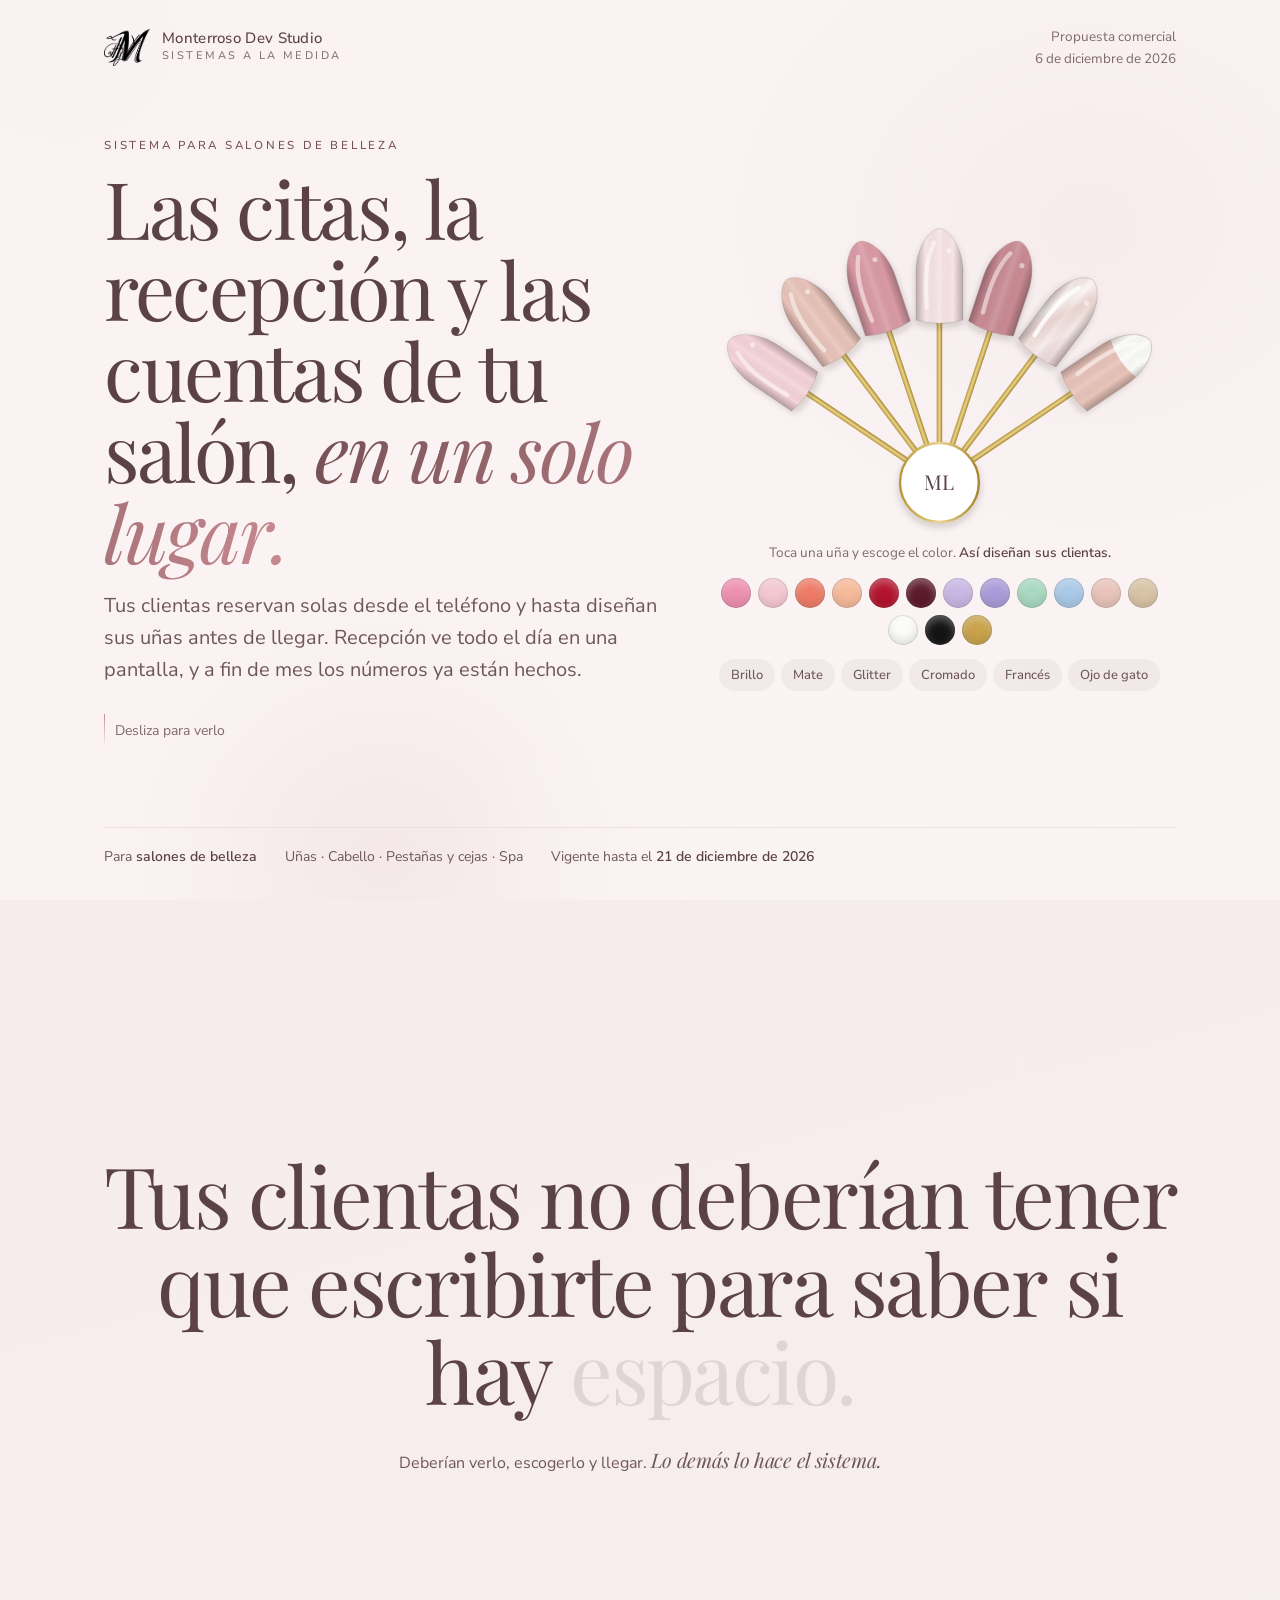
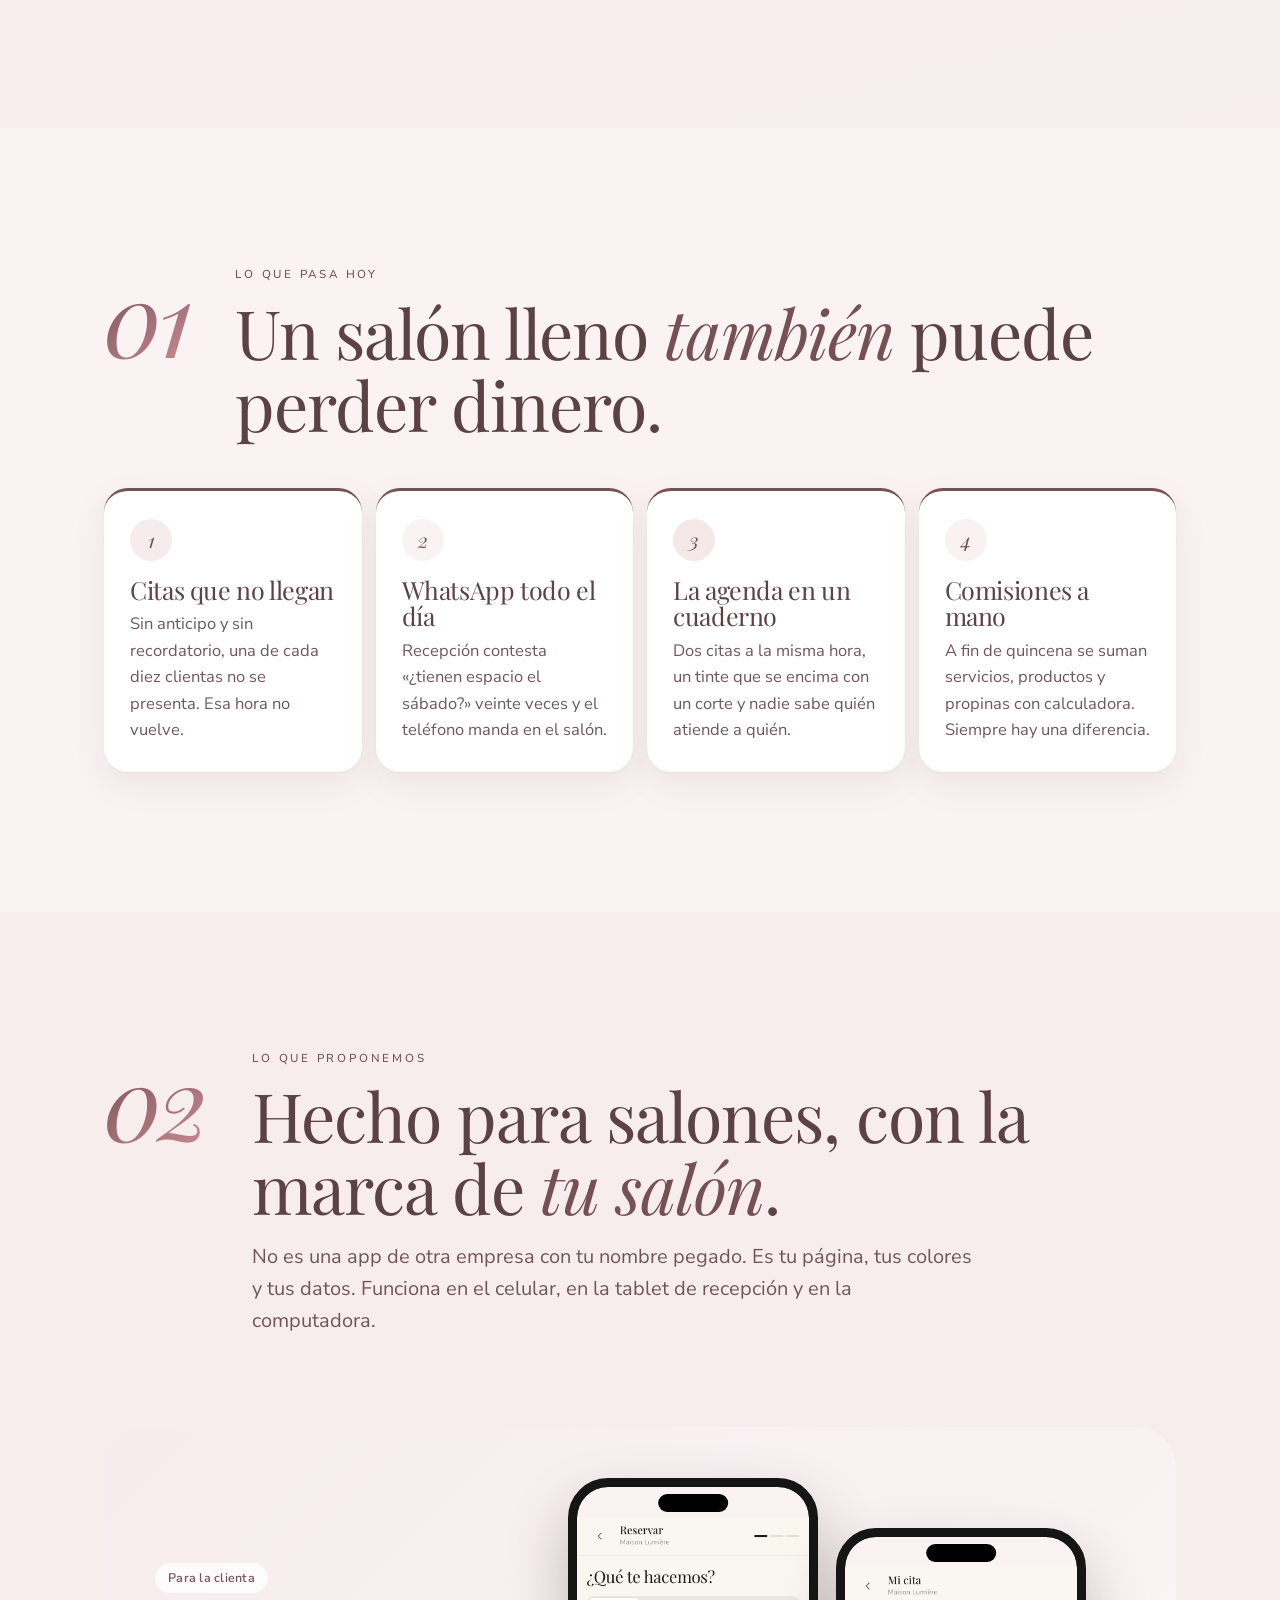
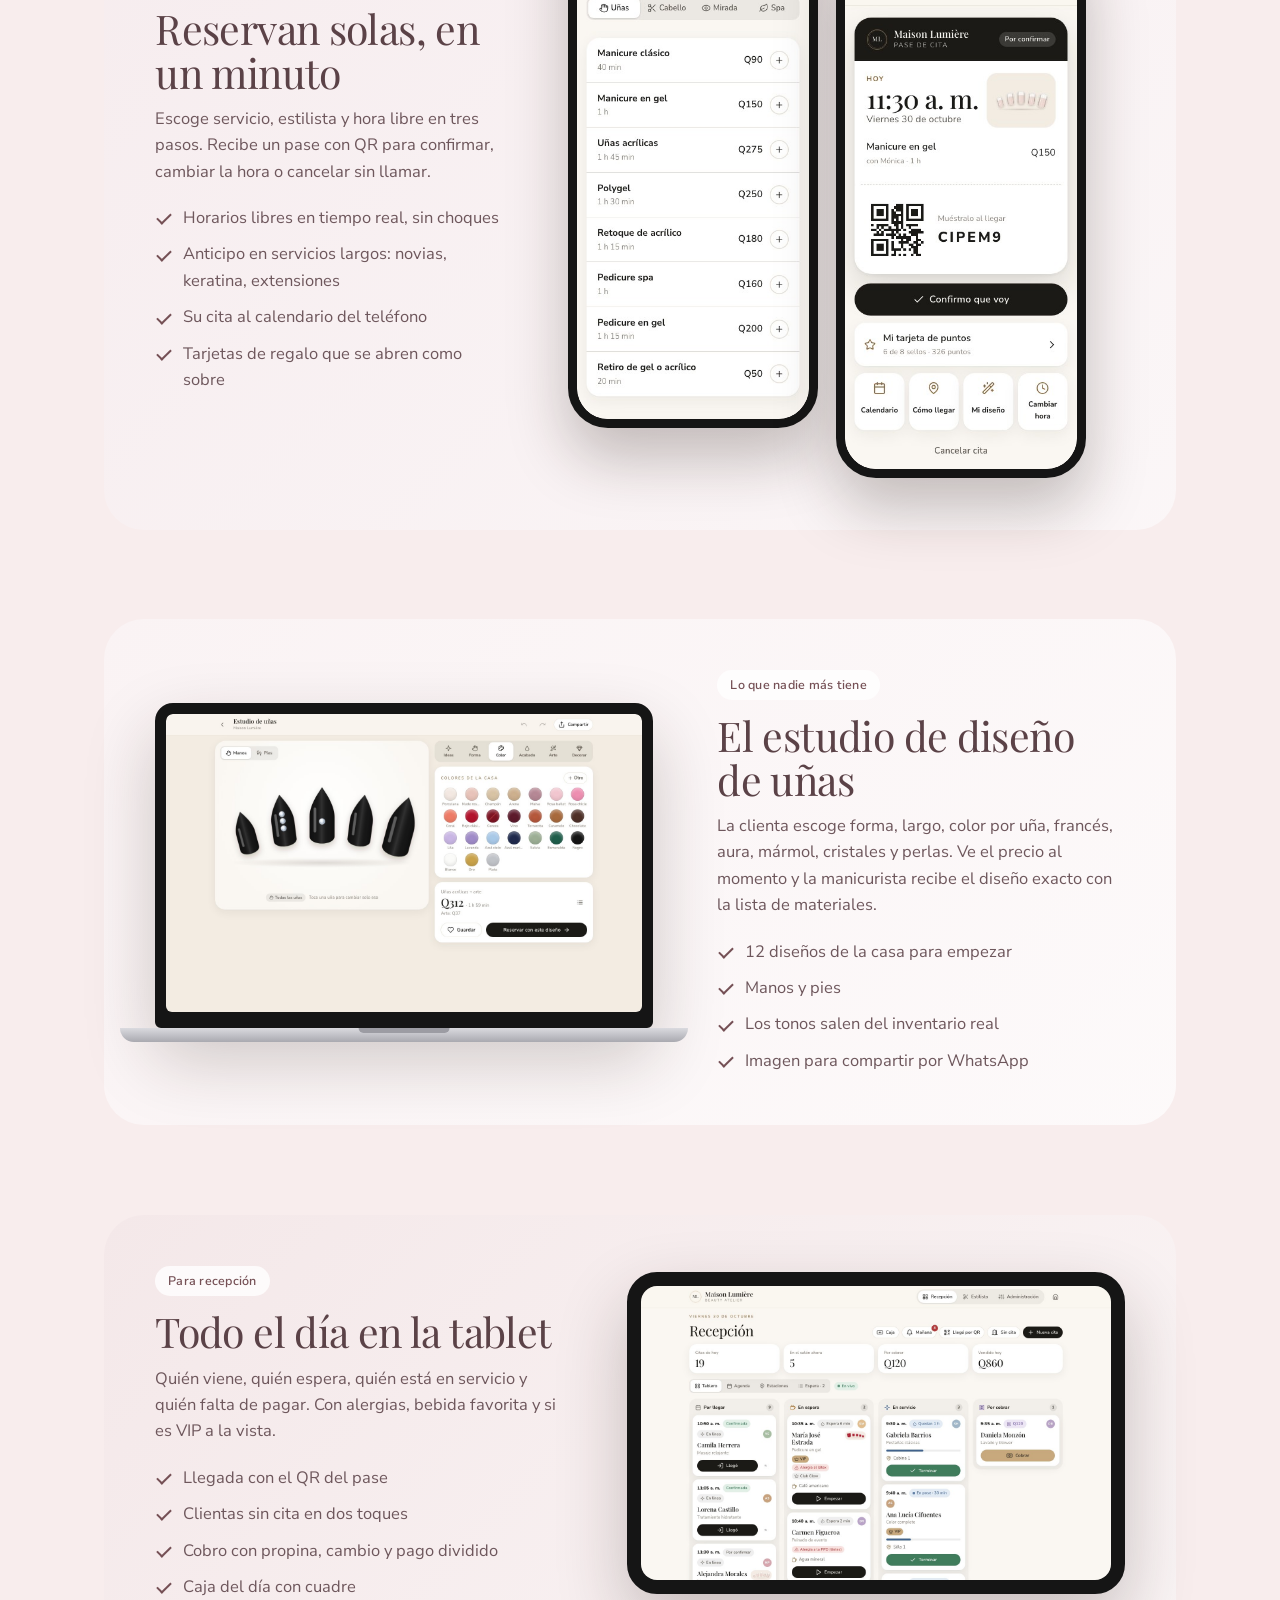
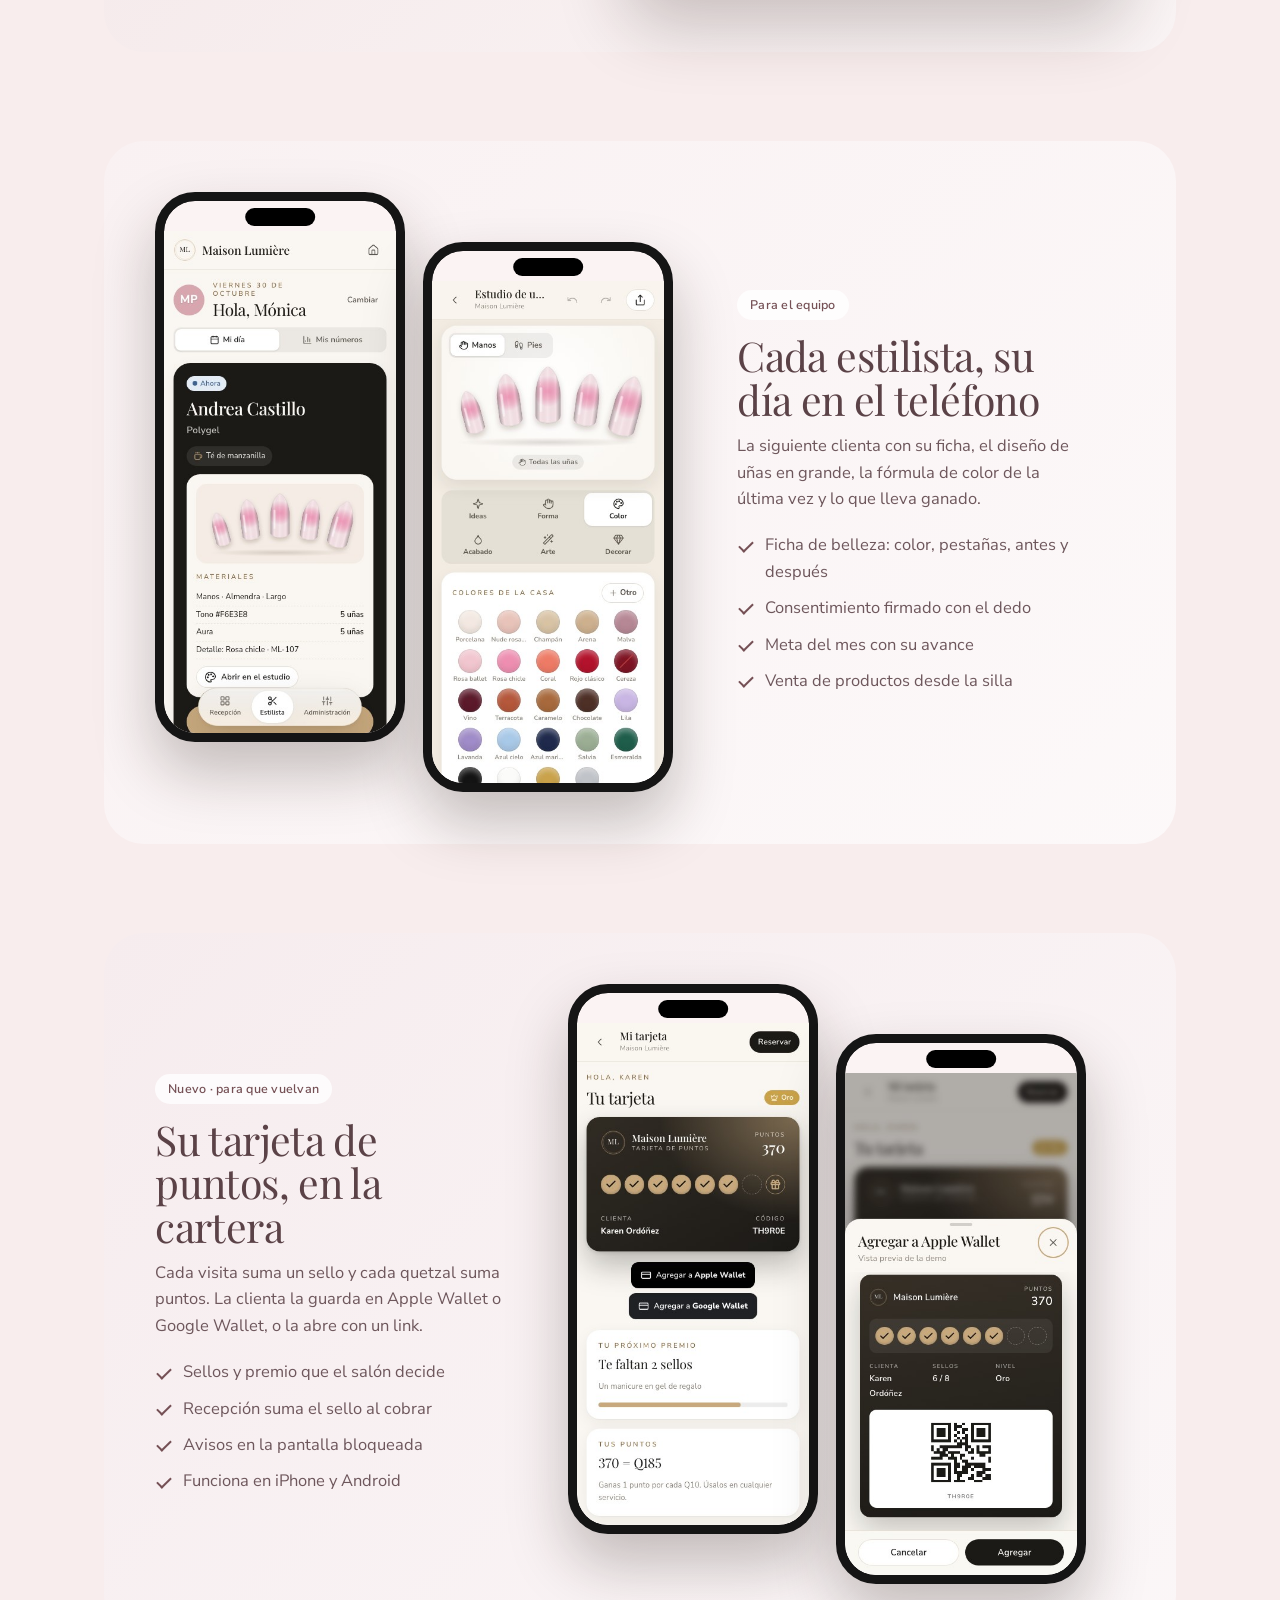
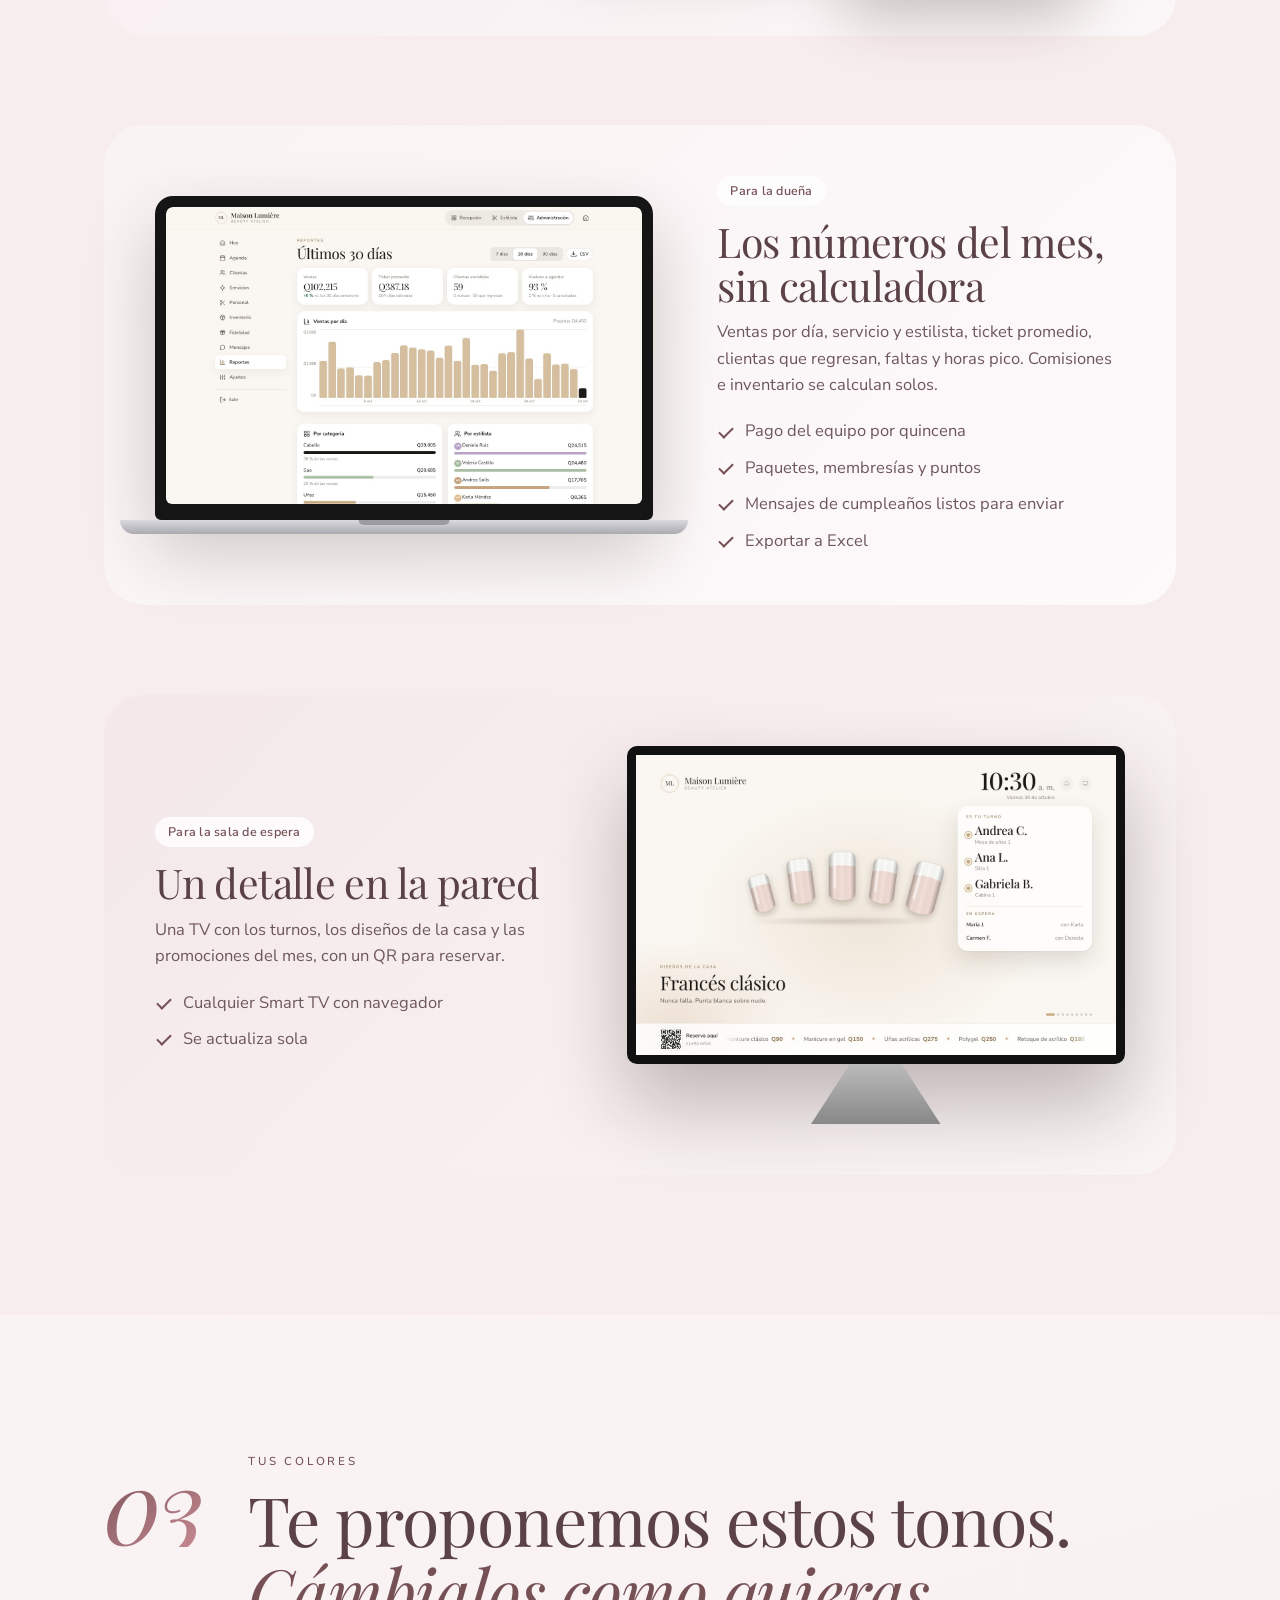
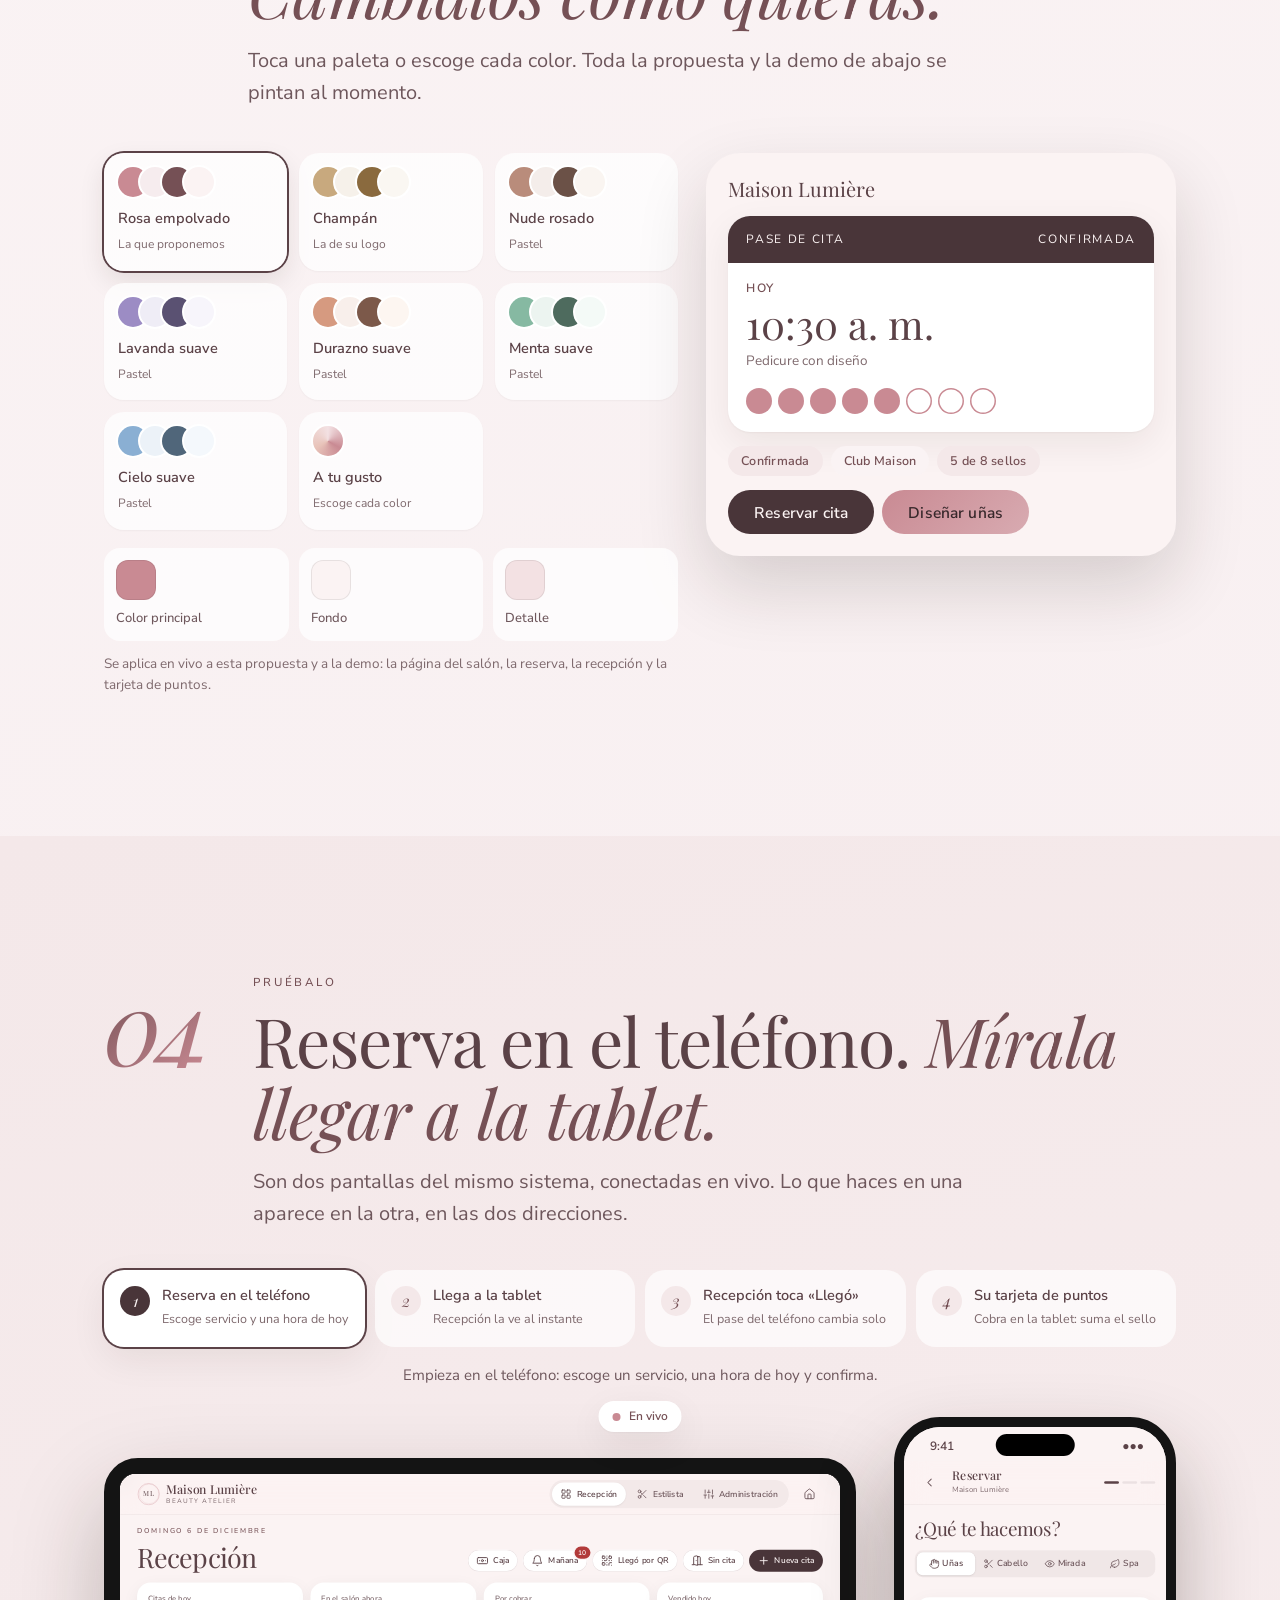
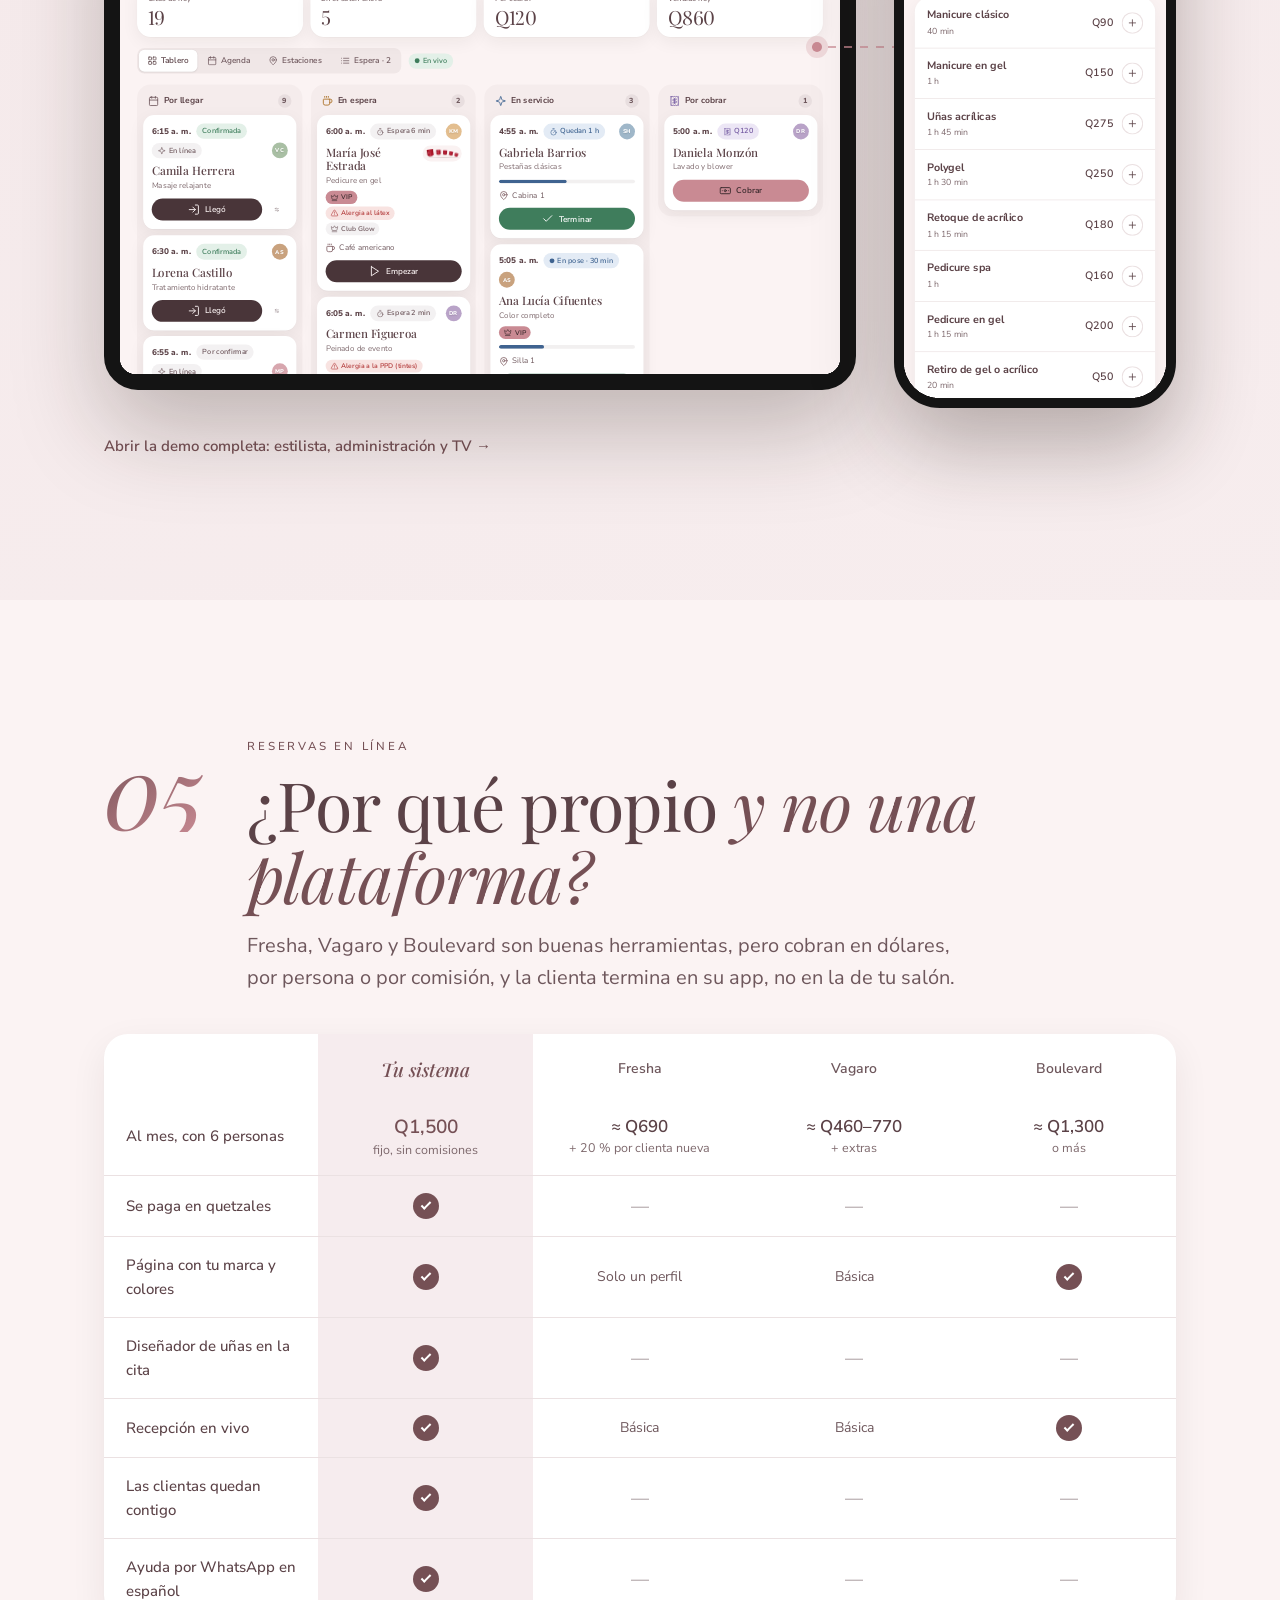
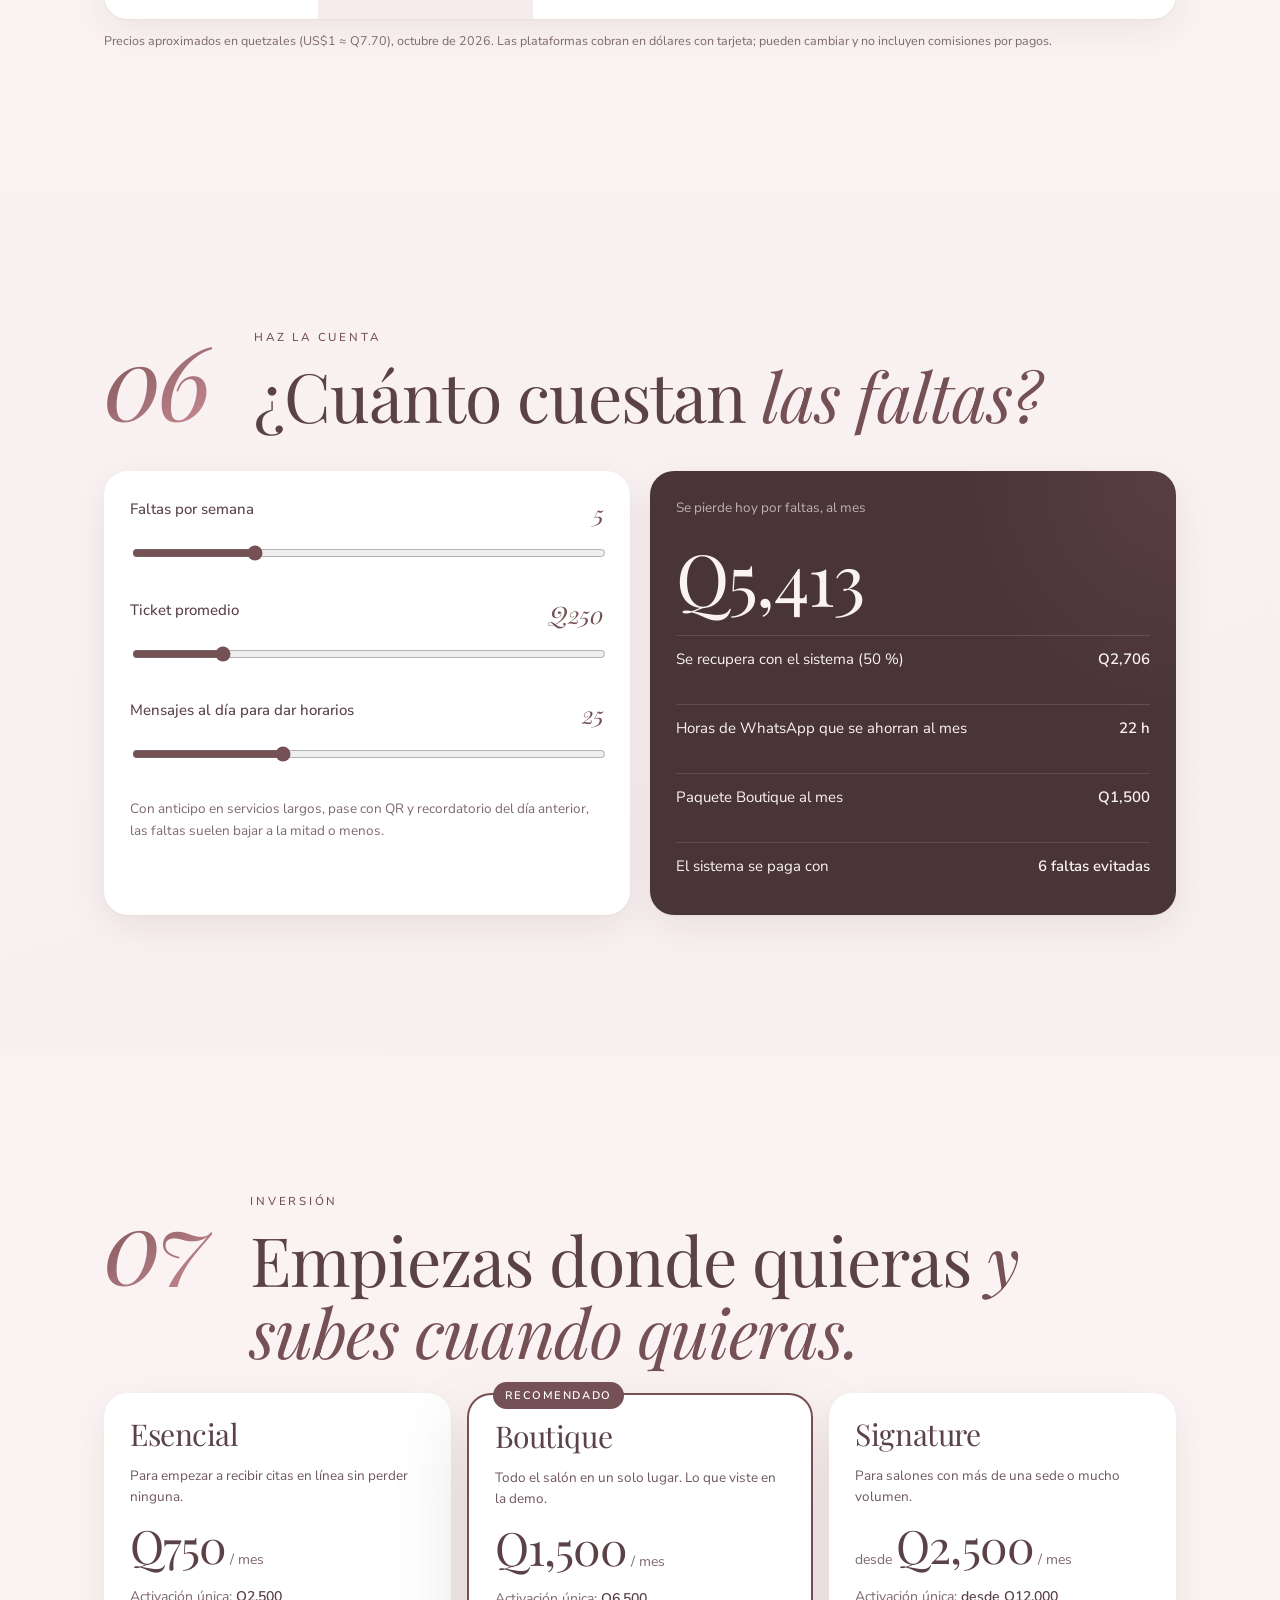
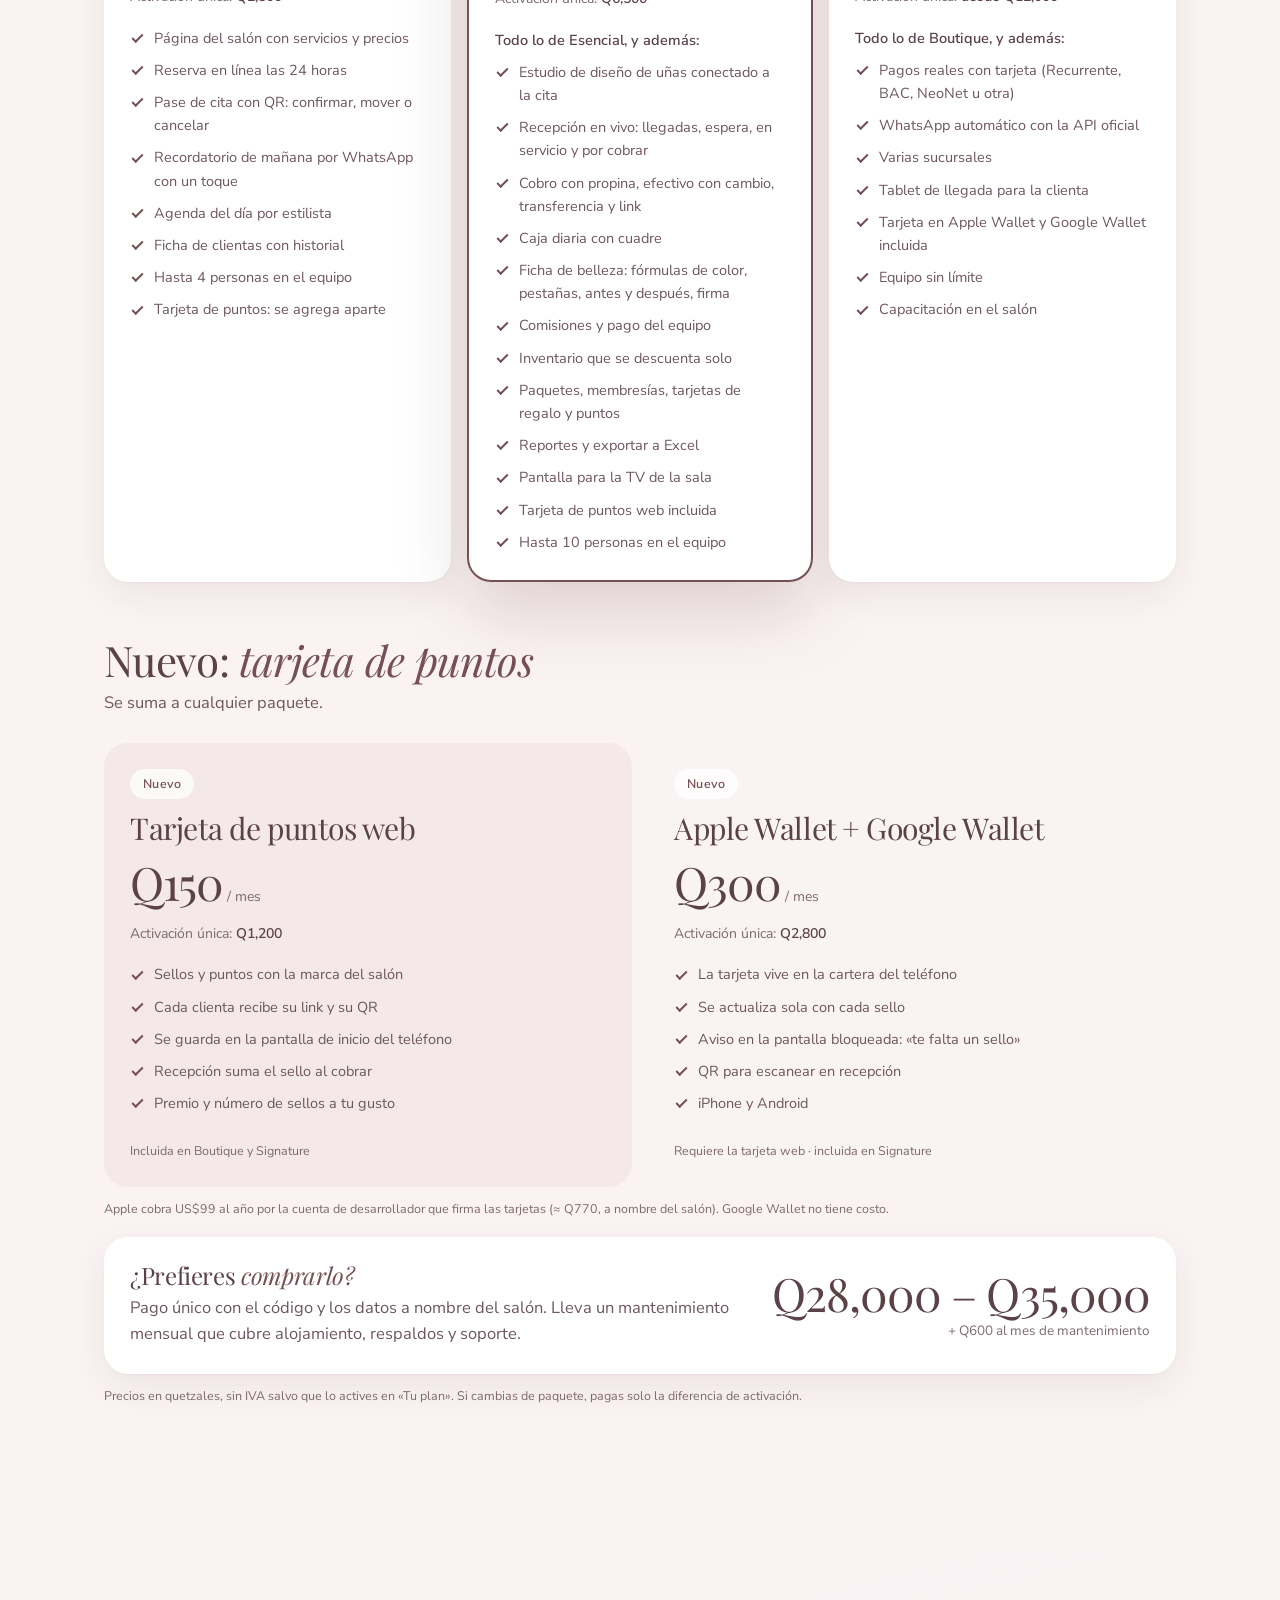
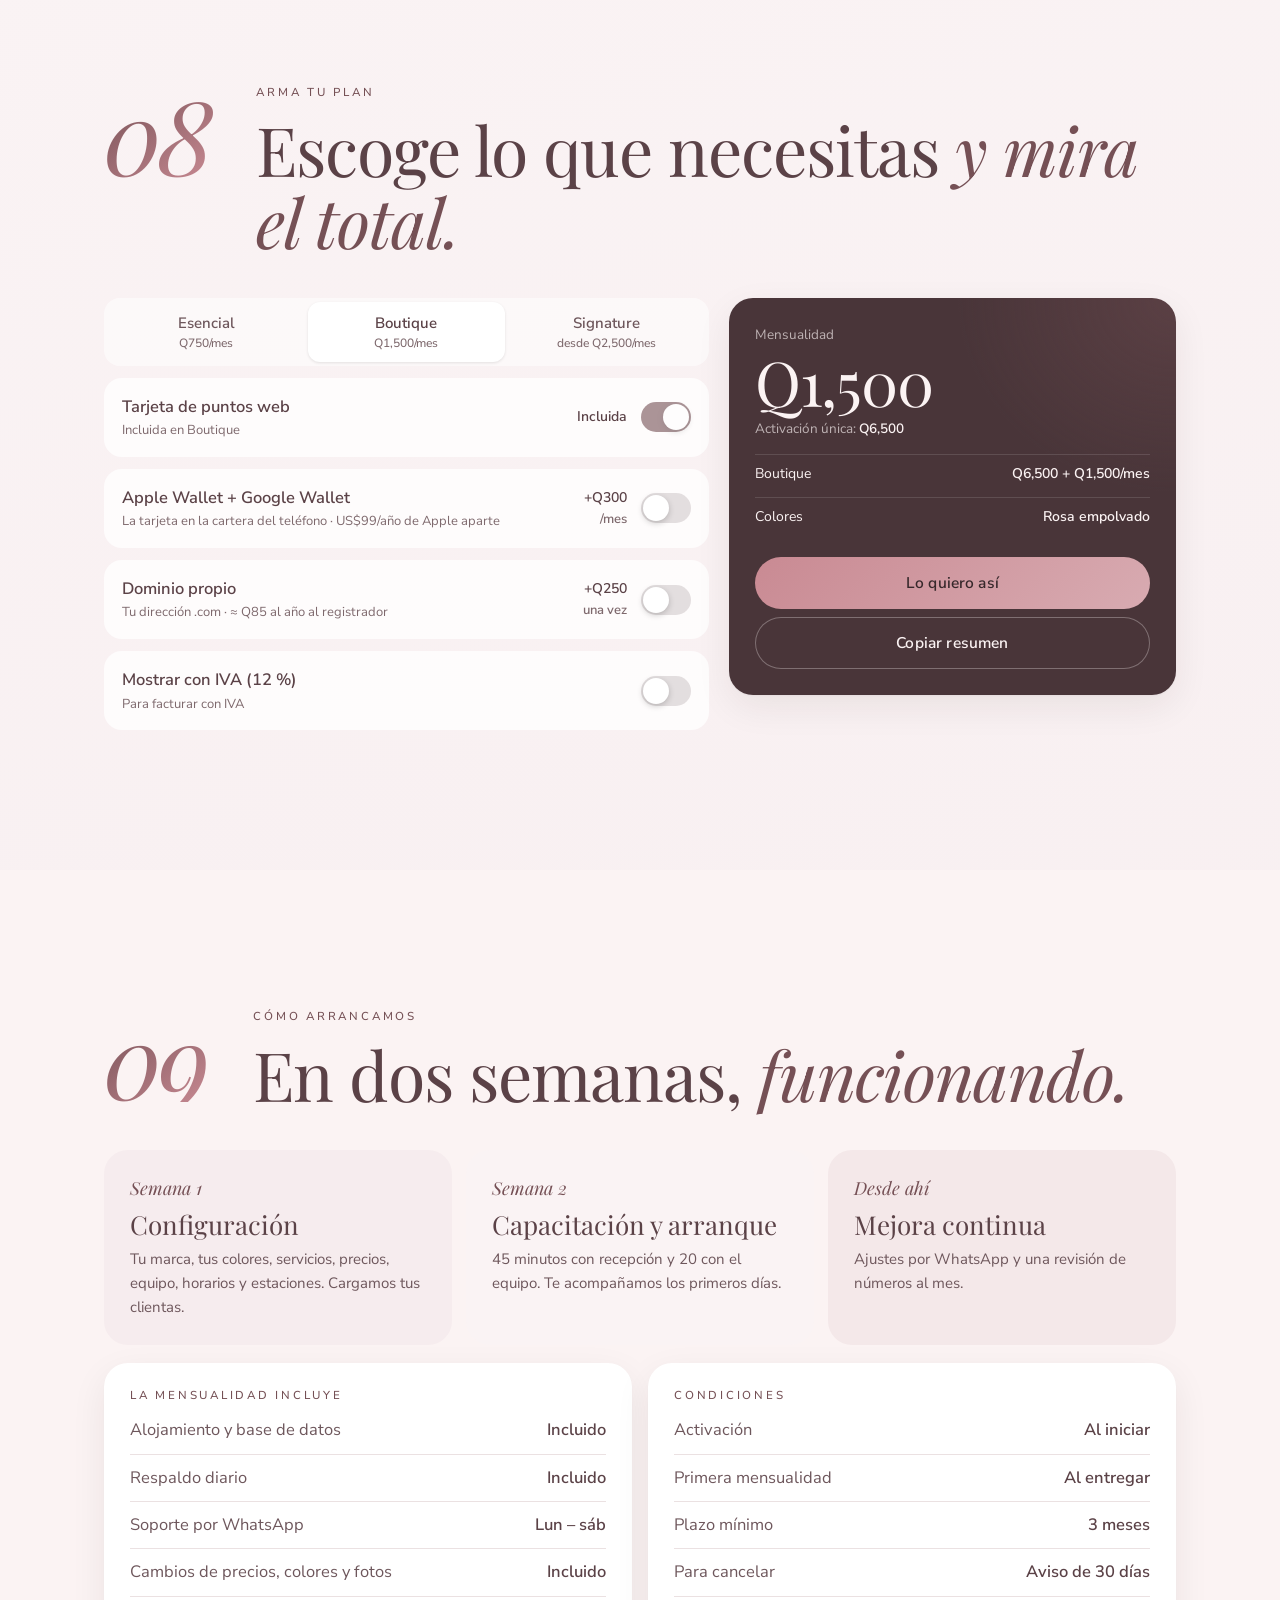
==== commit 589ee59b: "Letra Playfair + Nunito Sans y comparativa en quetzales más clara Co-Authored-By: Claude Opus 5.5 <n" ====
--- a/Propuesta-Salon.html
+++ b/Propuesta-Salon.html
@@ -243,13 +243,35 @@
 @media (max-width: 880px) { .vivo-pasos { grid-template-columns: 1fr 1fr; } .escena { grid-template-columns: 1fr; justify-items: center; } .telefono { width: min(280px, 76vw); margin-bottom: 0; } .cable { display: none; } .tablet { width: 100%; } }
 
 /* comparativa */
-.tabla-env { margin-top: 40px; background: var(--tarjeta); border-radius: var(--r); box-shadow: var(--sombra); overflow-x: auto; }
-table { width: 100%; border-collapse: collapse; font-size: 15px; min-width: 640px; }
-th, td { padding: 16px 18px; text-align: left; border-bottom: 1px solid var(--linea); vertical-align: top; }
-thead th { font-size: 11.5px; letter-spacing: .14em; text-transform: uppercase; color: var(--tenue); font-weight: 500; }
-th.nos, td.nos { background: var(--t1); font-weight: 600; color: var(--tinta); }
-tbody th { font-weight: 500; color: var(--tinta2); }
-.si { color: var(--acento-texto); font-weight: 600; } .no { color: var(--tenue); }
+.tabla-env { margin-top: 40px; background: var(--tarjeta); border-radius: var(--r); box-shadow: var(--sombra); overflow: hidden; }
+.comp { width: 100%; border-collapse: collapse; font-size: 15px; table-layout: fixed; }
+.comp th, .comp td { padding: 16px 14px; text-align: center; border-bottom: 1px solid var(--linea); vertical-align: middle; }
+.comp tr:last-child th, .comp tr:last-child td { border-bottom: 0; }
+.comp thead th { font: 600 14px var(--f-texto); color: var(--tinta2); padding-top: 22px; }
+.comp thead th.nos { font: italic 500 19px var(--f-titulo); color: var(--acento-texto); }
+.comp tbody th { text-align: left; font-weight: 500; color: var(--tinta); width: 30%; padding-left: 22px; }
+.comp .nos { background: var(--t1); }
+.comp td { color: var(--tinta2); font-size: 14px; }
+.comp .q { display: block; font: 600 17px var(--f-texto); color: var(--tinta); white-space: nowrap; }
+.comp td.nos .q { color: var(--acento-texto); font-size: 19px; }
+.comp small { display: block; font-size: 12.5px; color: var(--tenue); margin-top: 2px; line-height: 1.35; }
+.ok { display: inline-grid; place-items: center; width: 26px; height: 26px; border-radius: 50%; background: var(--acento-texto); vertical-align: middle; }
+.ok::after { content: ""; width: 10px; height: 5px; margin-top: -3px; border-left: 2px solid #fff; border-bottom: 2px solid #fff; transform: rotate(-45deg); }
+.nada { color: color-mix(in srgb, var(--tenue) 70%, transparent); font-size: 18px; }
+.sr { position: absolute; width: 1px; height: 1px; overflow: hidden; clip: rect(0 0 0 0); }
+@media (max-width: 720px) {
+  .comp thead { display: none; }
+  .comp, .comp tbody, .comp tr { display: block; }
+  .comp tr { display: grid; grid-template-columns: 1fr 1fr; border-bottom: 1px solid var(--linea); padding: 14px 16px 16px; gap: 8px; }
+  .comp tr:last-child { border-bottom: 0; }
+  .comp tbody th { grid-column: 1 / -1; width: auto; padding: 0 0 4px; border: 0; font-size: 15.5px; }
+  .comp td { display: flex; align-items: center; justify-content: space-between; gap: 8px; text-align: right; padding: 10px 12px; border: 0; border-radius: 14px; background: var(--fondo); min-width: 0; }
+  .comp td.nos { background: var(--t1); }
+  .comp td::before { content: attr(data-l); font-size: 12.5px; color: var(--tenue); text-align: left; }
+  .comp td.nos::before { color: var(--acento-texto); font-weight: 600; }
+  .comp td:has(.q) { flex-direction: column; align-items: flex-start; text-align: left; gap: 2px; }
+  .comp .q { white-space: normal; }
+}
 .nota { font-size: 12.5px; color: var(--tenue); margin-top: 12px; }
 
 /* calculadora */
@@ -402,6 +424,24 @@
       <p class="tx2" style="margin-top:10px">Reservas en línea, recordatorios, agenda y la tarjeta de sellos para que sus clientas vuelvan. Cuando el salón crezca, se pasa a Boutique pagando solo la diferencia.</p></div>
     <div class="combo-p"><div class="precio"><b>${Q(conIva(COMBO.mes))}</b><small class="tenue"> / mes</small></div><div class="activ">Activación: <b style="color:var(--tinta)">${Q(conIva(COMBO.activ))}</b> <s>${Q(conIva(2500 + 1200))}</s></div>
       <p class="nota">¿Con Apple y Google Wallet? + ${Q(conIva(2800))} de activación y ${Q(conIva(300))} al mes.</p></div></div>`;
+}
+
+/* ---------- comparativa (en quetzales) ---------- */
+function comparativaHTML() {
+  const SI = '<span class="ok" role="img" aria-label="Sí"></span>', NO = '<span class="nada" role="img" aria-label="No">—</span>';
+  const cols = ["Tu sistema", "Fresha", "Vagaro", "Boulevard"];
+  const filas = [
+    ["Al mes, con 6 personas", [`<b class="q">${P.generico ? "Q1,500" : "Q850"}</b><small>fijo, sin comisiones</small>`, '<b class="q">≈ Q690</b><small>+ 20 % por clienta nueva</small>', '<b class="q">≈ Q460–770</b><small>+ extras</small>', '<b class="q">≈ Q1,300</b><small>o más</small>']],
+    ["Se paga en quetzales", [SI, NO, NO, NO]],
+    ["Página con tu marca y colores", [SI, "Solo un perfil", "Básica", SI]],
+    ["Diseñador de uñas en la cita", [SI, NO, NO, NO]],
+    ["Recepción en vivo", [SI, "Básica", "Básica", SI]],
+    ["Las clientas quedan contigo", [SI, NO, NO, NO]],
+    ["Ayuda por WhatsApp en español", [SI, NO, NO, NO]]
+  ];
+  return `<table class="comp"><thead><tr><th><span class="sr">Qué incluye</span></th>${cols.map((c, i) => `<th class="${i ? "" : "nos"}">${c}</th>`).join("")}</tr></thead><tbody>`
+    + filas.map(([n, v]) => `<tr><th scope="row">${n}</th>${v.map((x, i) => `<td class="${i ? "" : "nos"}" data-l="${cols[i]}">${x}</td>`).join("")}</tr>`).join("")
+    + `</tbody></table>`;
 }
 
 /* ---------- paletas pastel ---------- */
@@ -634,18 +674,8 @@
 
 <section class="sec" id="comparativa"><div class="cont">
   ${cab("05", "Reservas en línea", "¿Por qué propio <em>y no una plataforma?</em>", `Fresha, Vagaro y Boulevard son buenas herramientas, pero cobran en dólares, por persona o por comisión, y la clienta termina en su app, no en la de ${esc(CLIENTE)}.`)}
-  <div class="tabla-env rev"><table>
-    <thead><tr><th></th><th class="nos">Sistema propio</th><th>Fresha</th><th>Vagaro</th><th>Boulevard / Mangomint</th></tr></thead>
-    <tbody>
-      <tr><th>Costo mensual con 6 personas</th><td class="nos">${P.generico ? "Q1,500 fijo" : "Desde Q850 fijo"}</td><td>Por persona y comisión por clienta nueva</td><td>≈ US$60–100 + extras</td><td>Desde ≈ US$160–175</td></tr>
-      <tr><th>Precio en quetzales</th><td class="nos si">Sí</td><td class="no">No</td><td class="no">No</td><td class="no">No</td></tr>
-      <tr><th>Tu página con tu marca y tus colores</th><td class="nos si">Sí, completa</td><td>Perfil dentro de su app</td><td>Perfil y página básica</td><td>Sí</td></tr>
-      <tr><th>Diseñador de uñas en la cita</th><td class="nos si">Sí</td><td class="no">No</td><td class="no">No</td><td class="no">No</td></tr>
-      <tr><th>Recepción en vivo</th><td class="nos si">Sí</td><td>Básica</td><td>Básica</td><td class="si">Sí</td></tr>
-      <tr><th>Datos de tus clientas</th><td class="nos si">Tuyos, descargables</td><td>En su plataforma</td><td>En su plataforma</td><td>En su plataforma</td></tr>
-      <tr><th>Soporte</th><td class="nos si">Por WhatsApp, en español</td><td>Centro de ayuda</td><td>Centro de ayuda</td><td>Correo y chat</td></tr>
-    </tbody></table></div>
-  <p class="nota">Precios públicos aproximados en dólares a octubre de 2026. Pueden cambiar y no incluyen comisiones de procesamiento de pagos.</p>
+  <div class="tabla-env rev">${comparativaHTML()}</div>
+  <p class="nota">Precios aproximados en quetzales (US$1 ≈ Q7.70), octubre de 2026. Las plataformas cobran en dólares con tarjeta; pueden cambiar y no incluyen comisiones por pagos.</p>
 </div></section>
 
 <section class="sec t4" id="calculadora"><div class="cont">
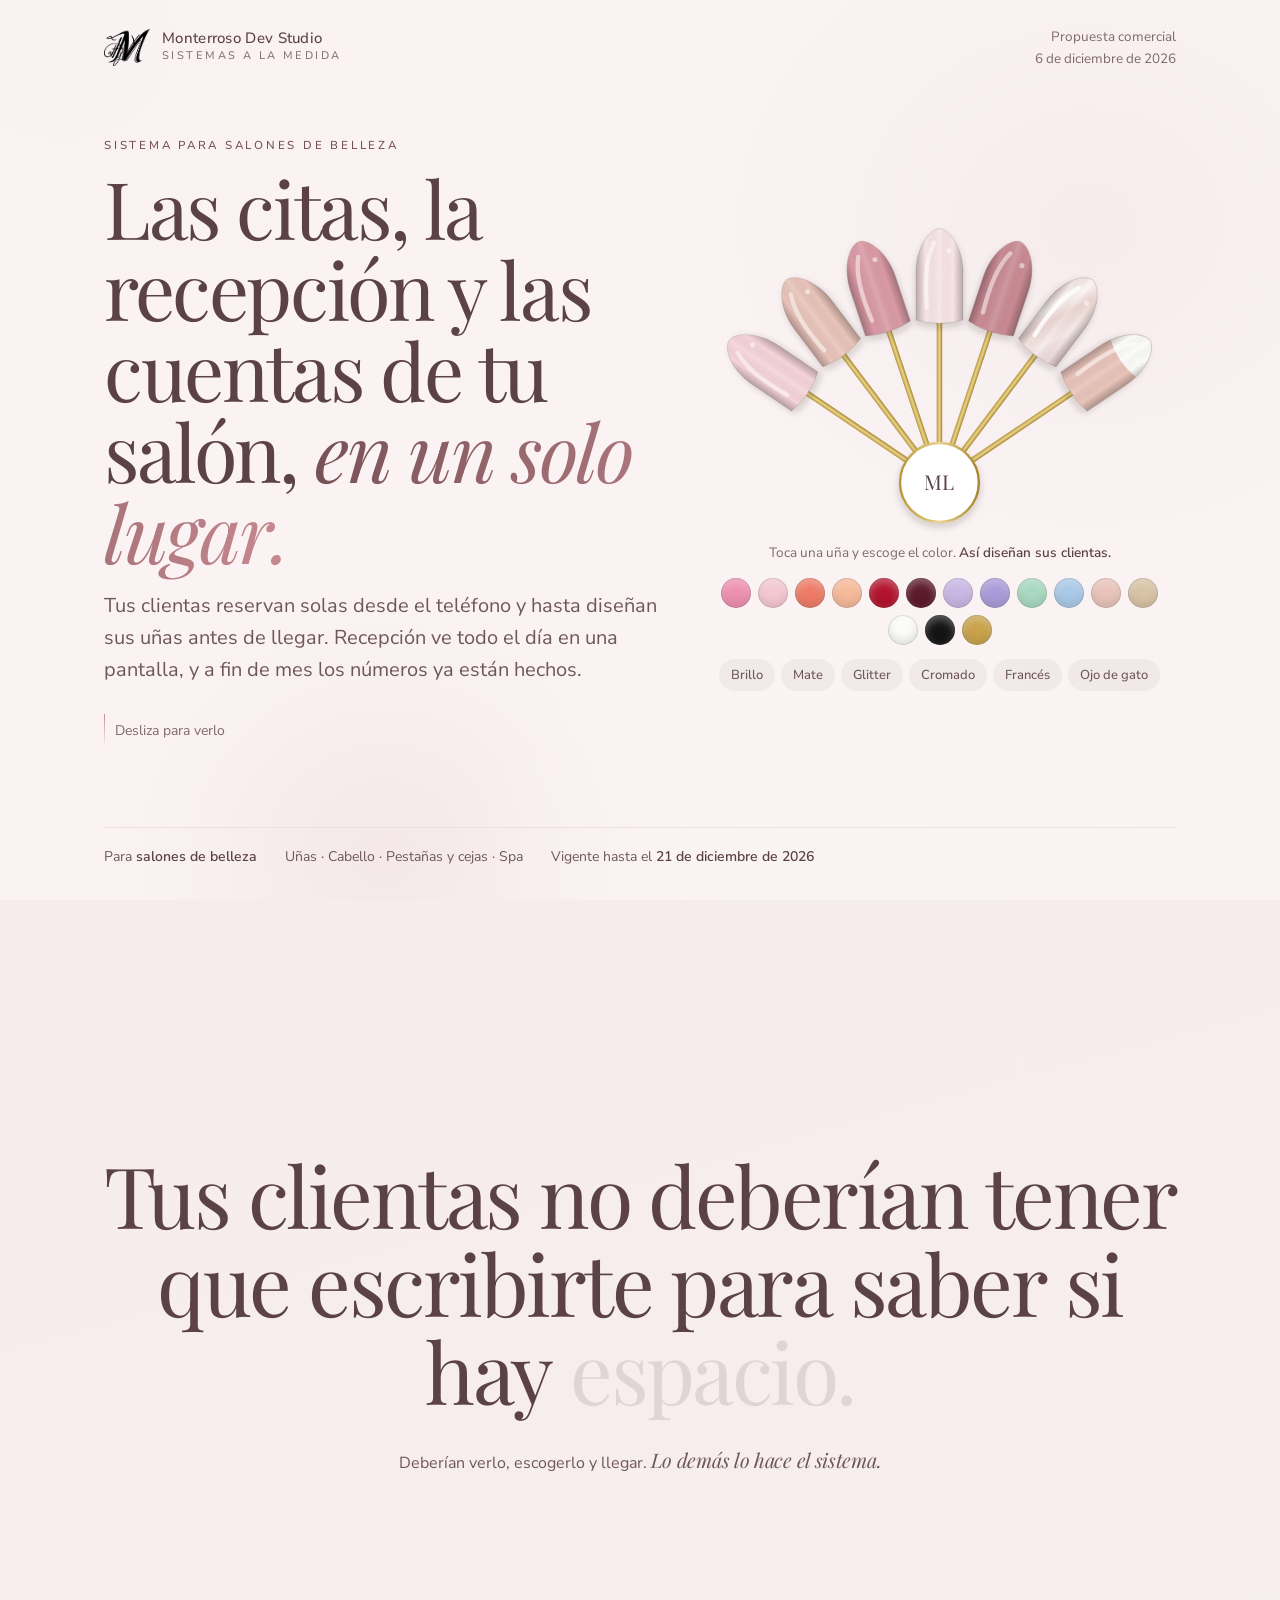
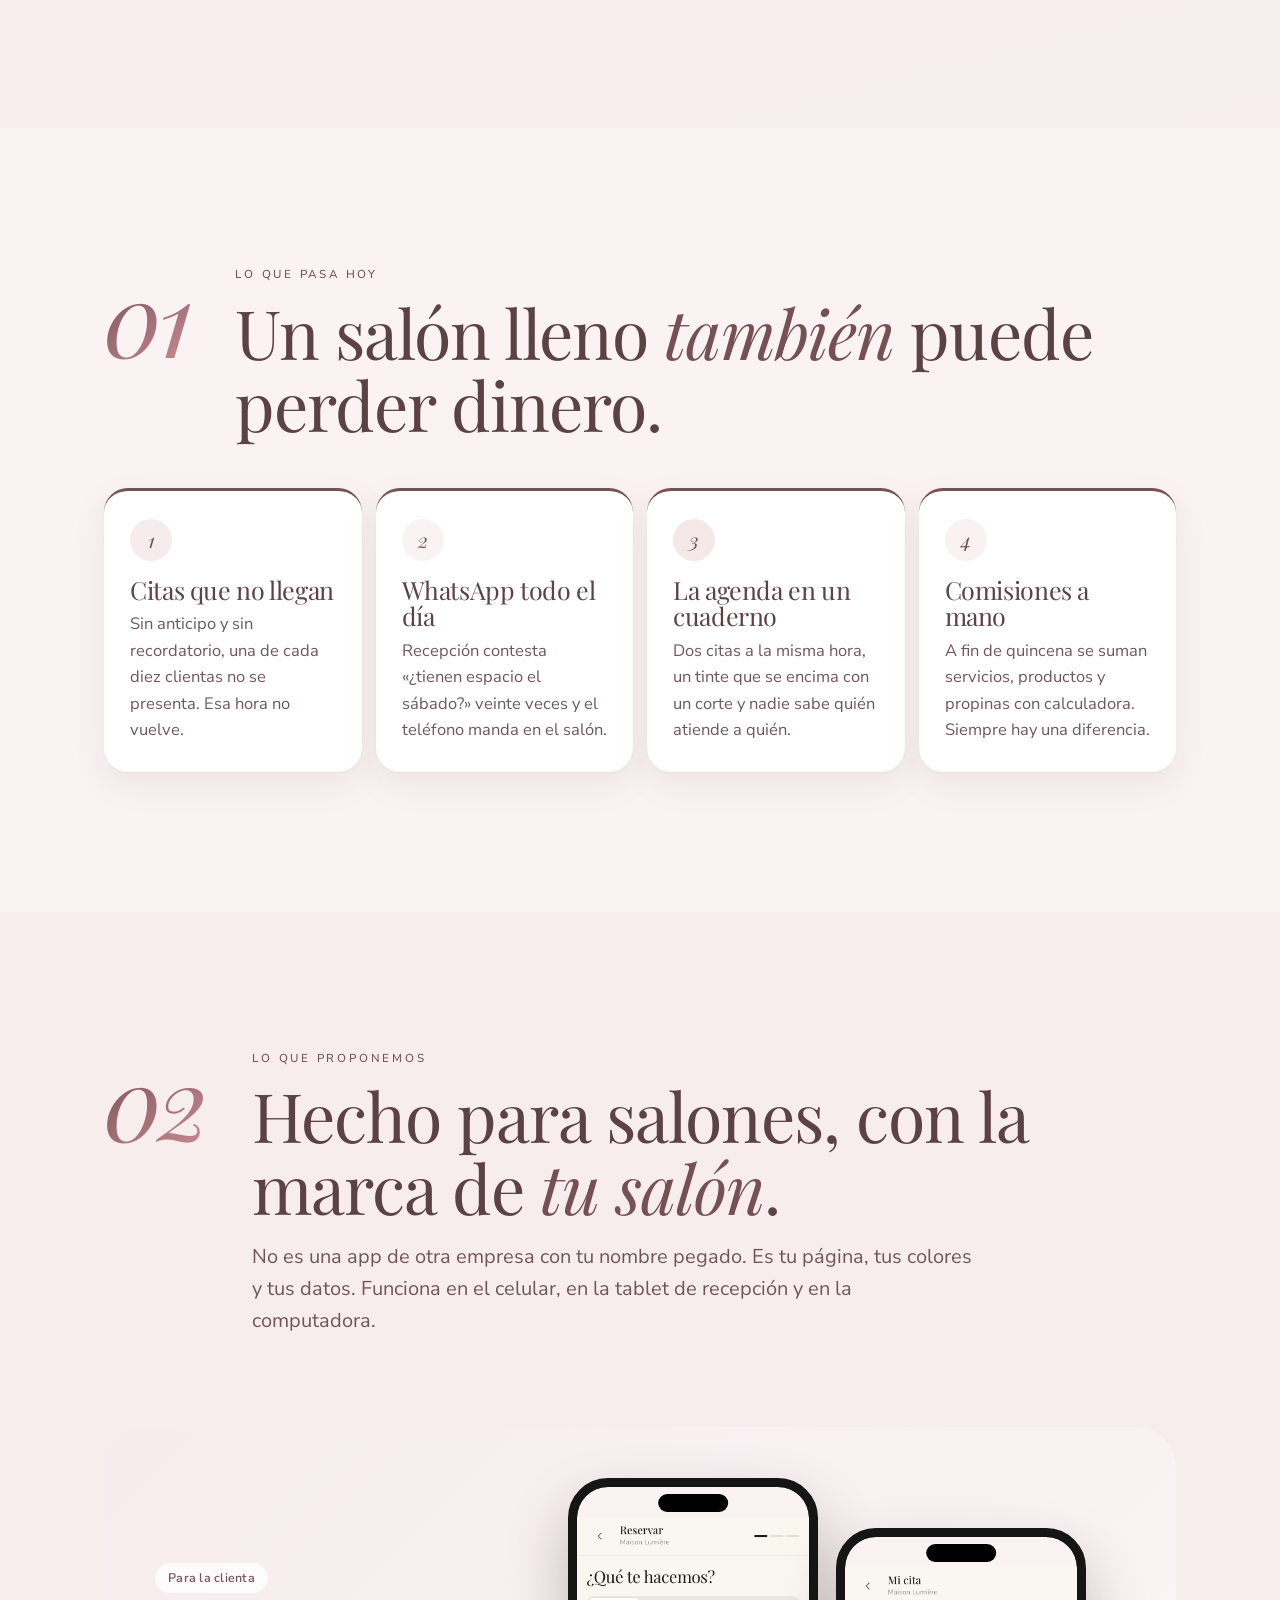
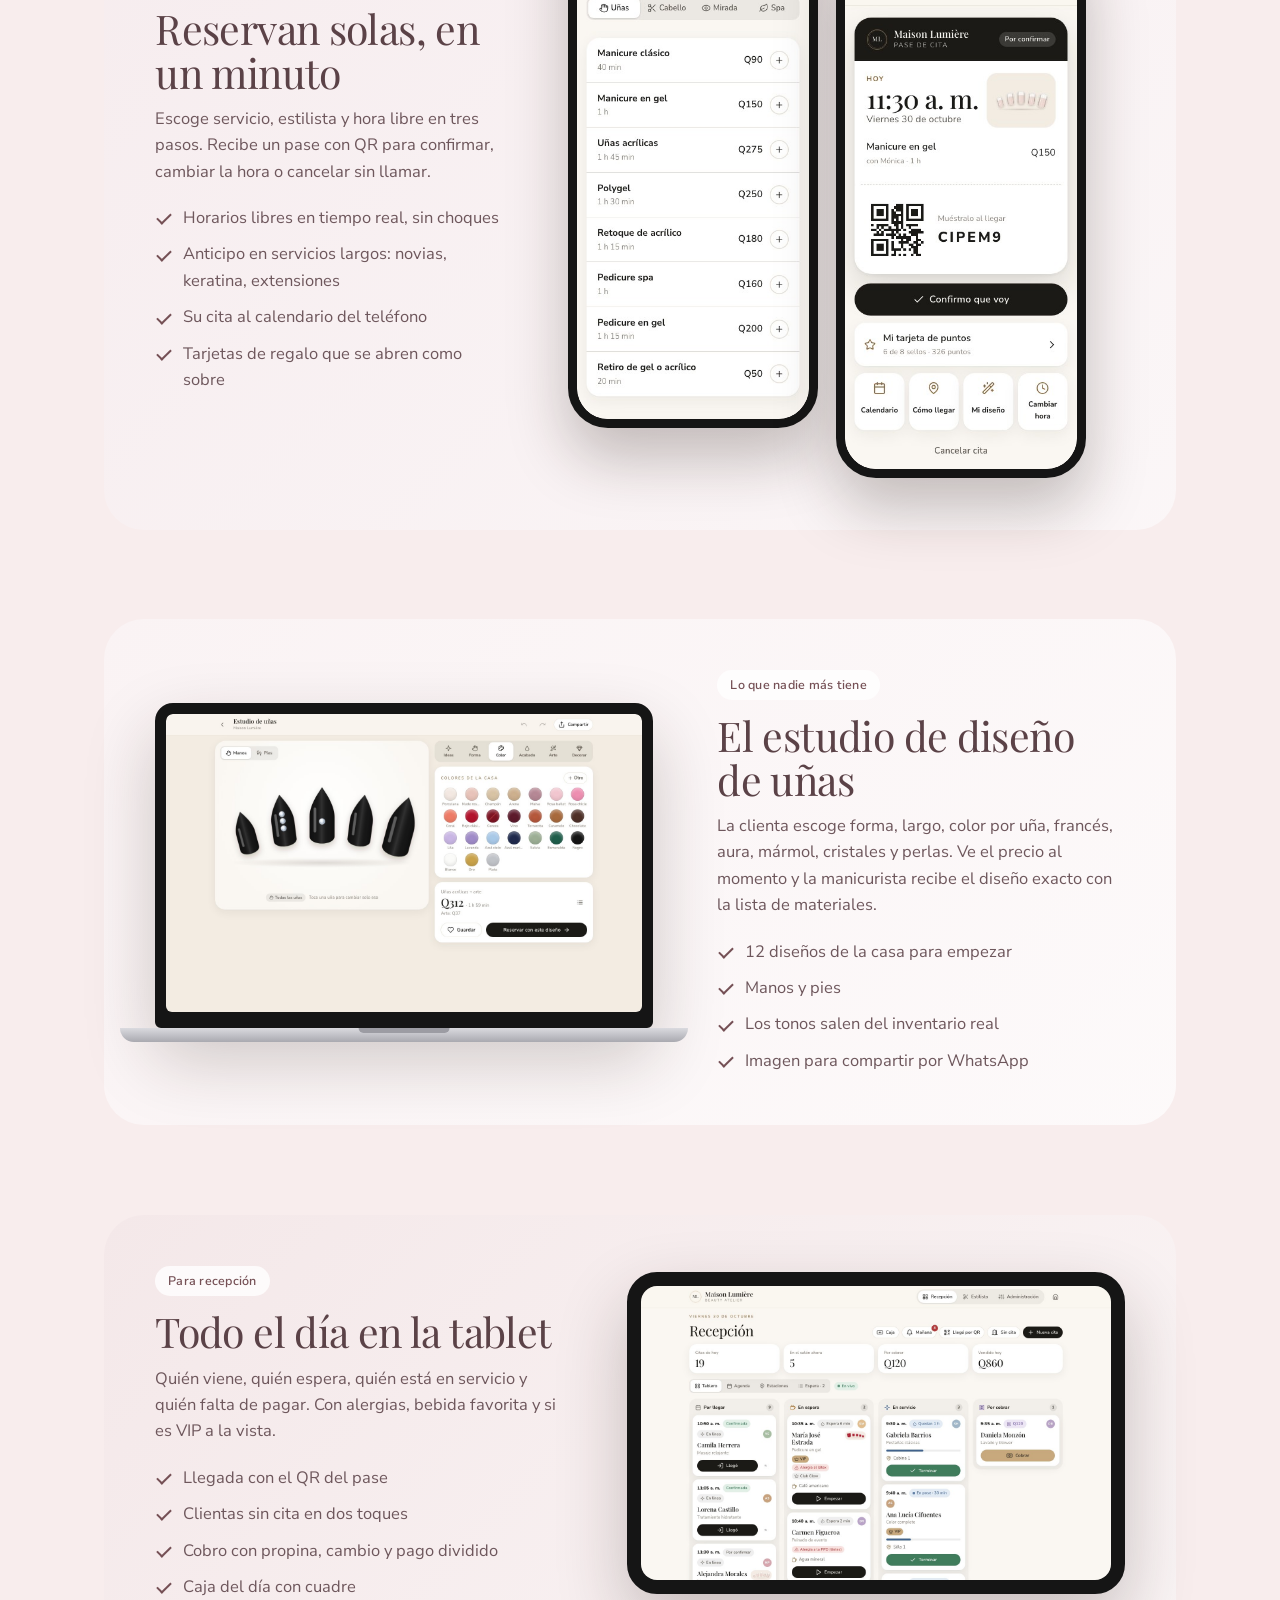
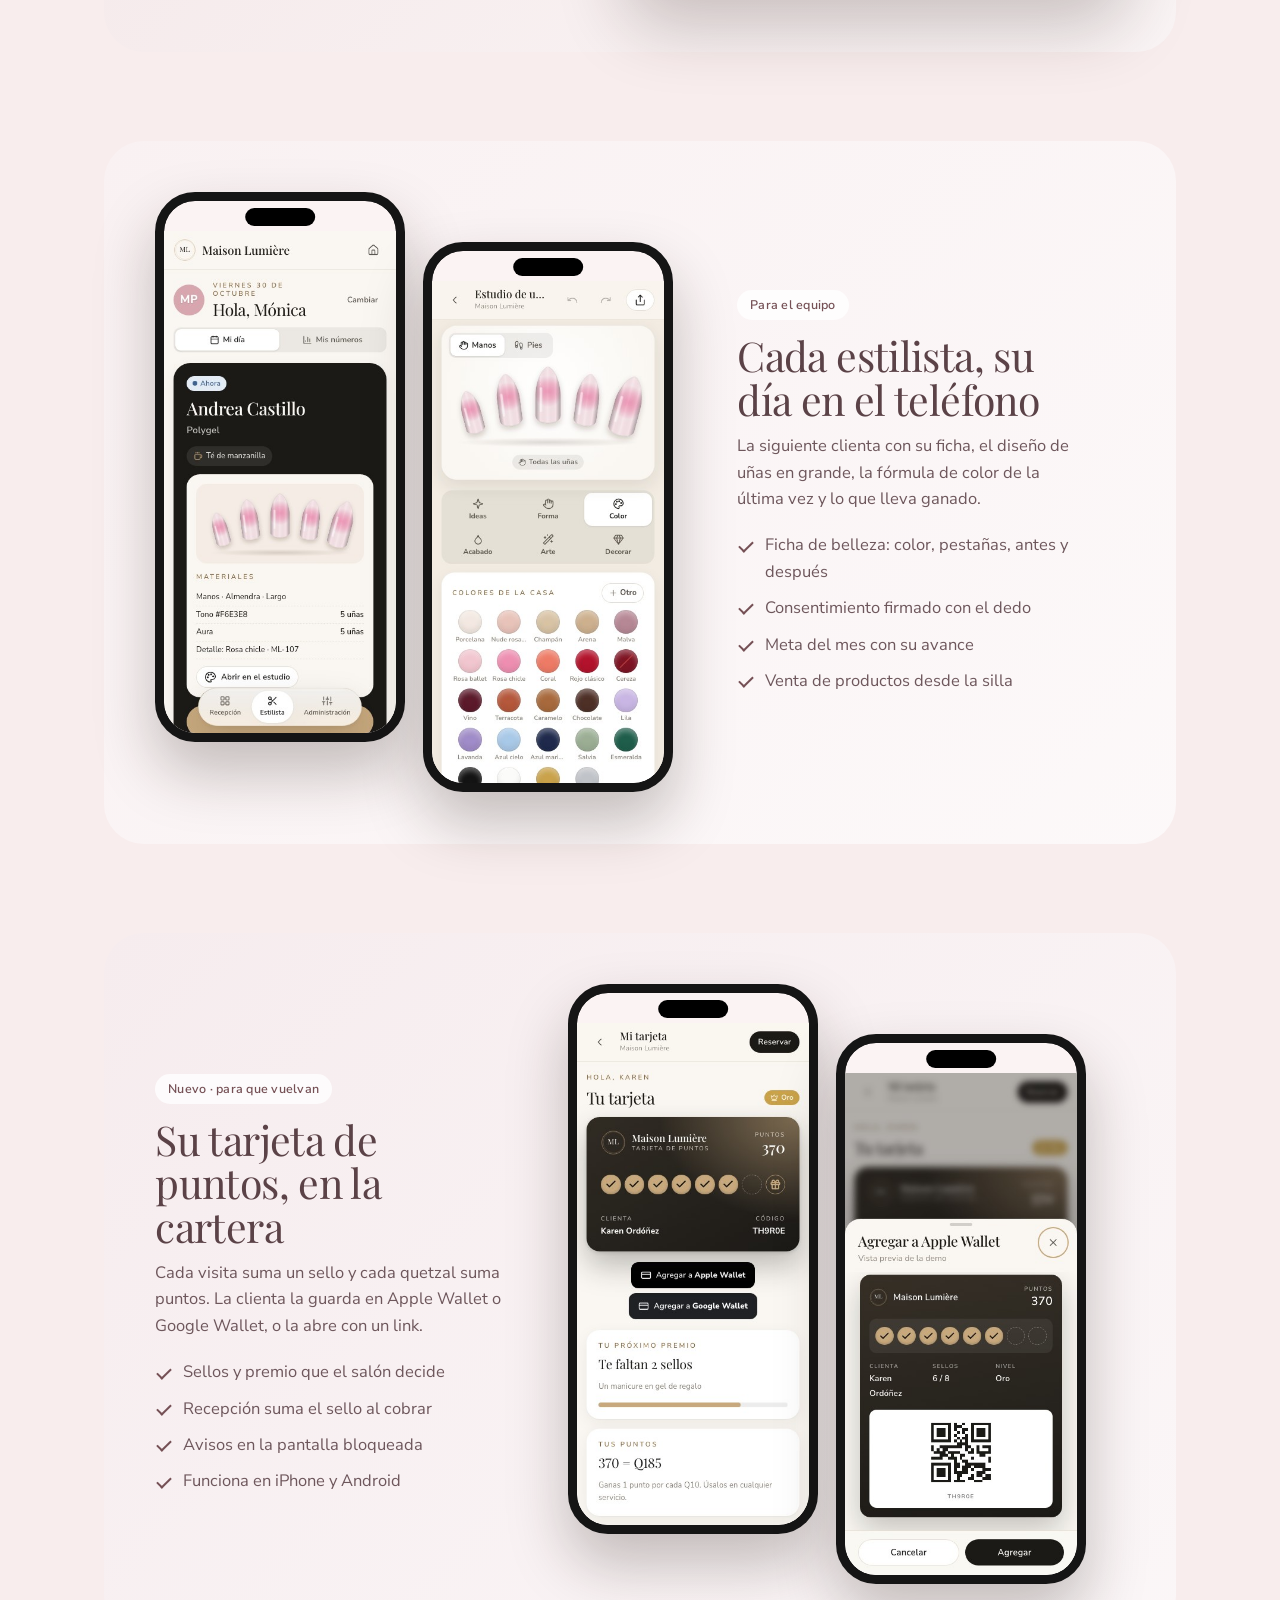
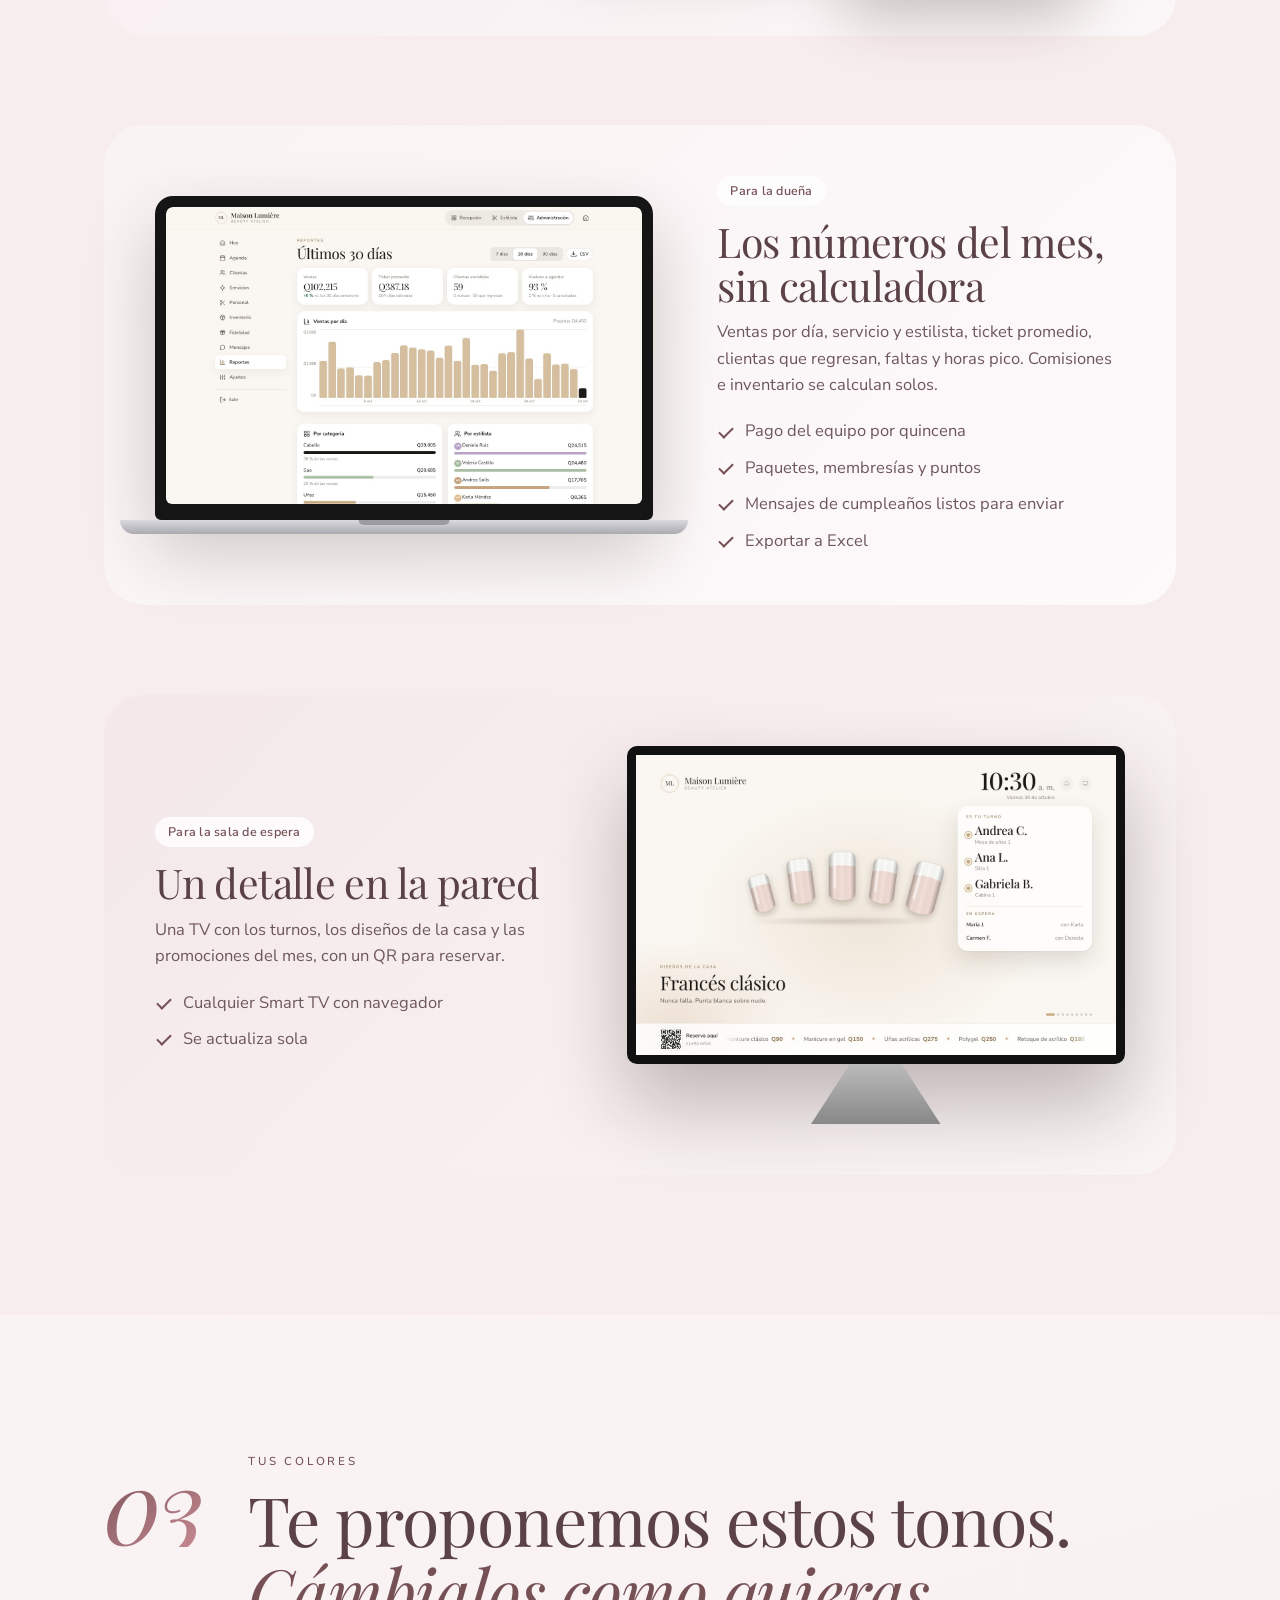
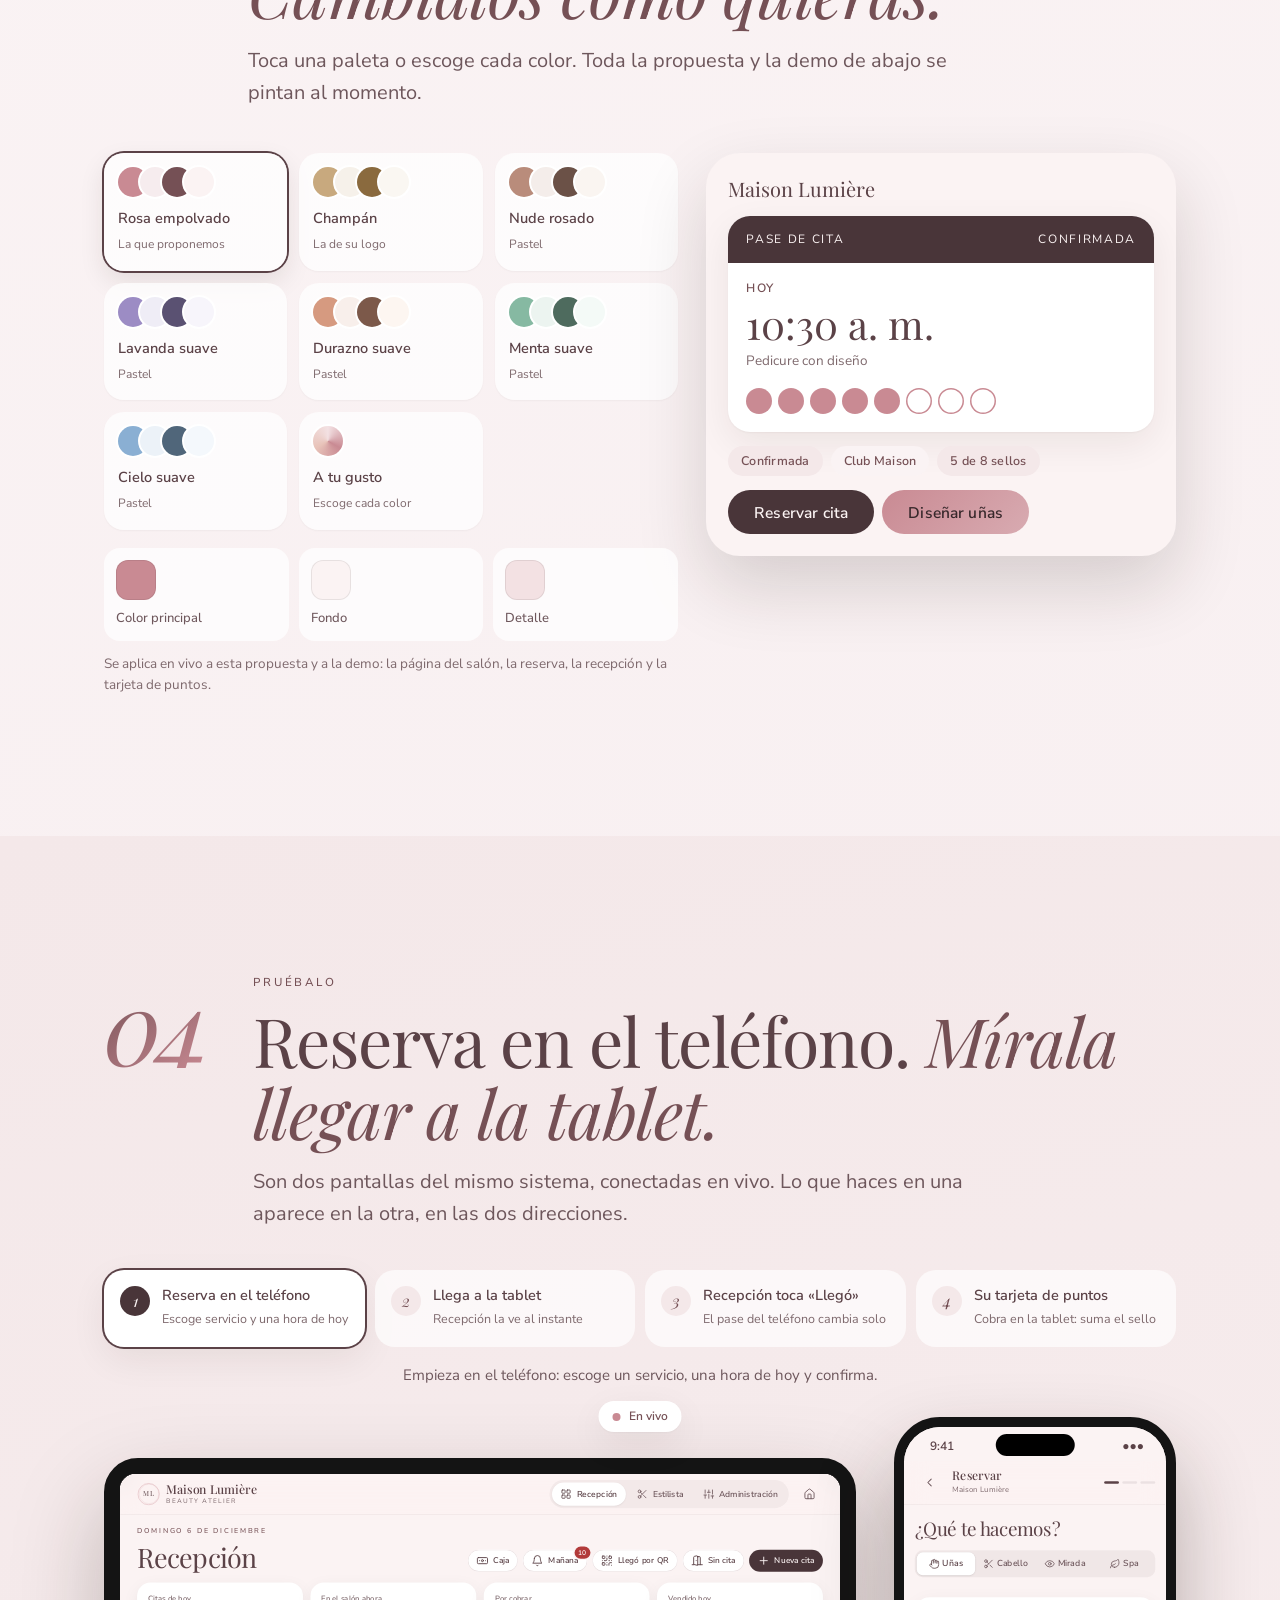
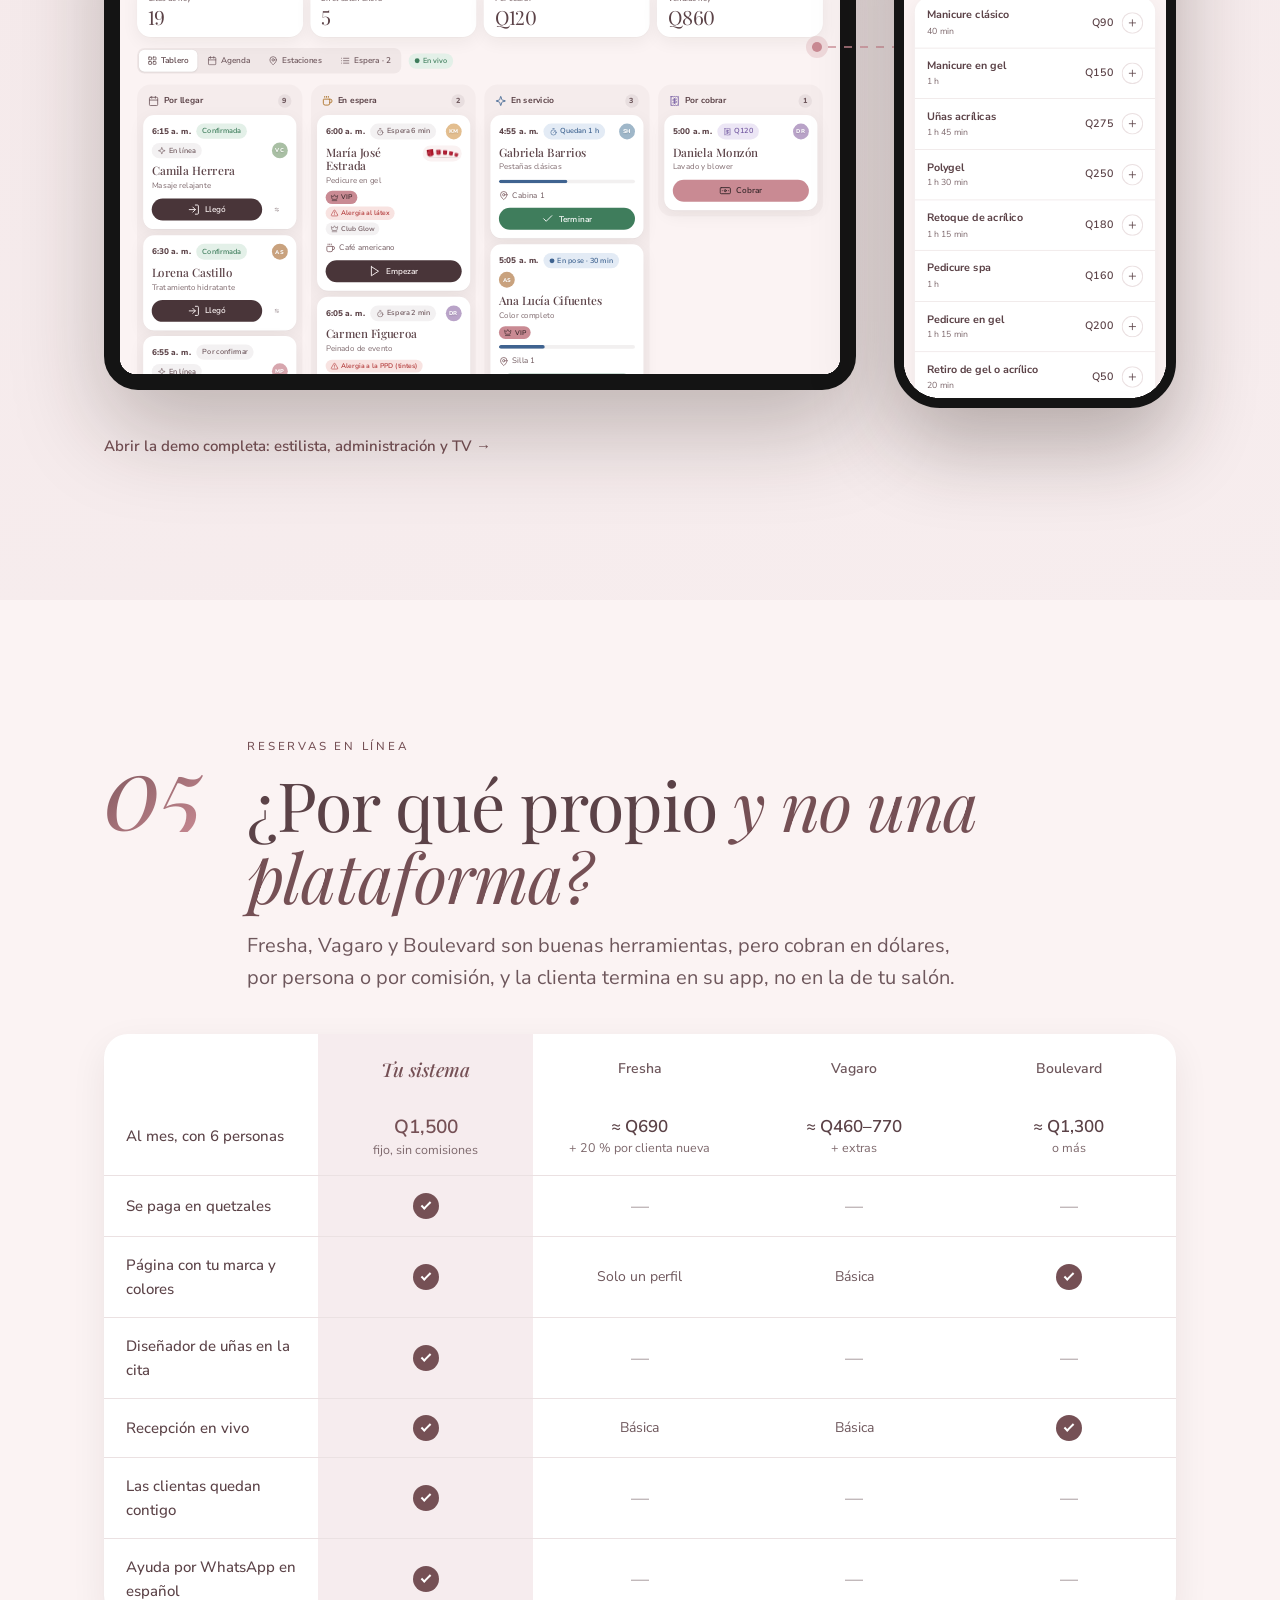
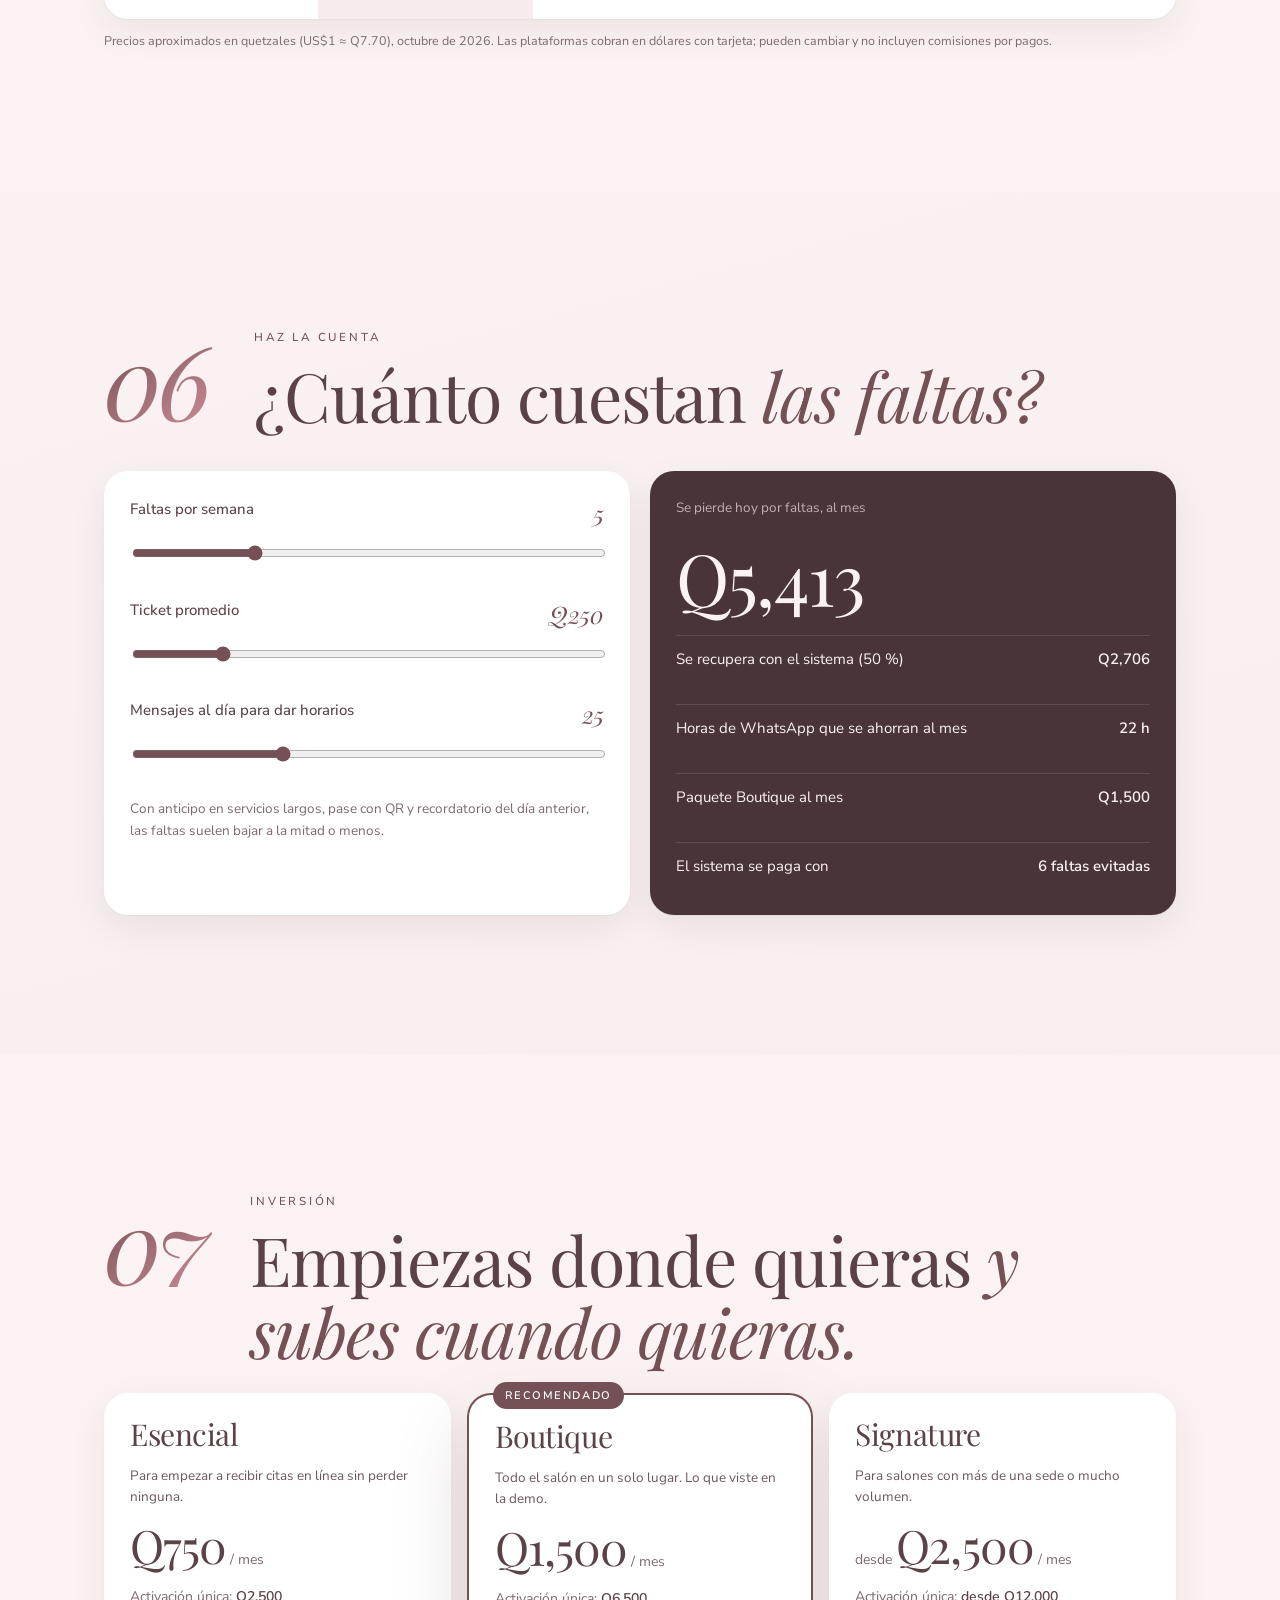
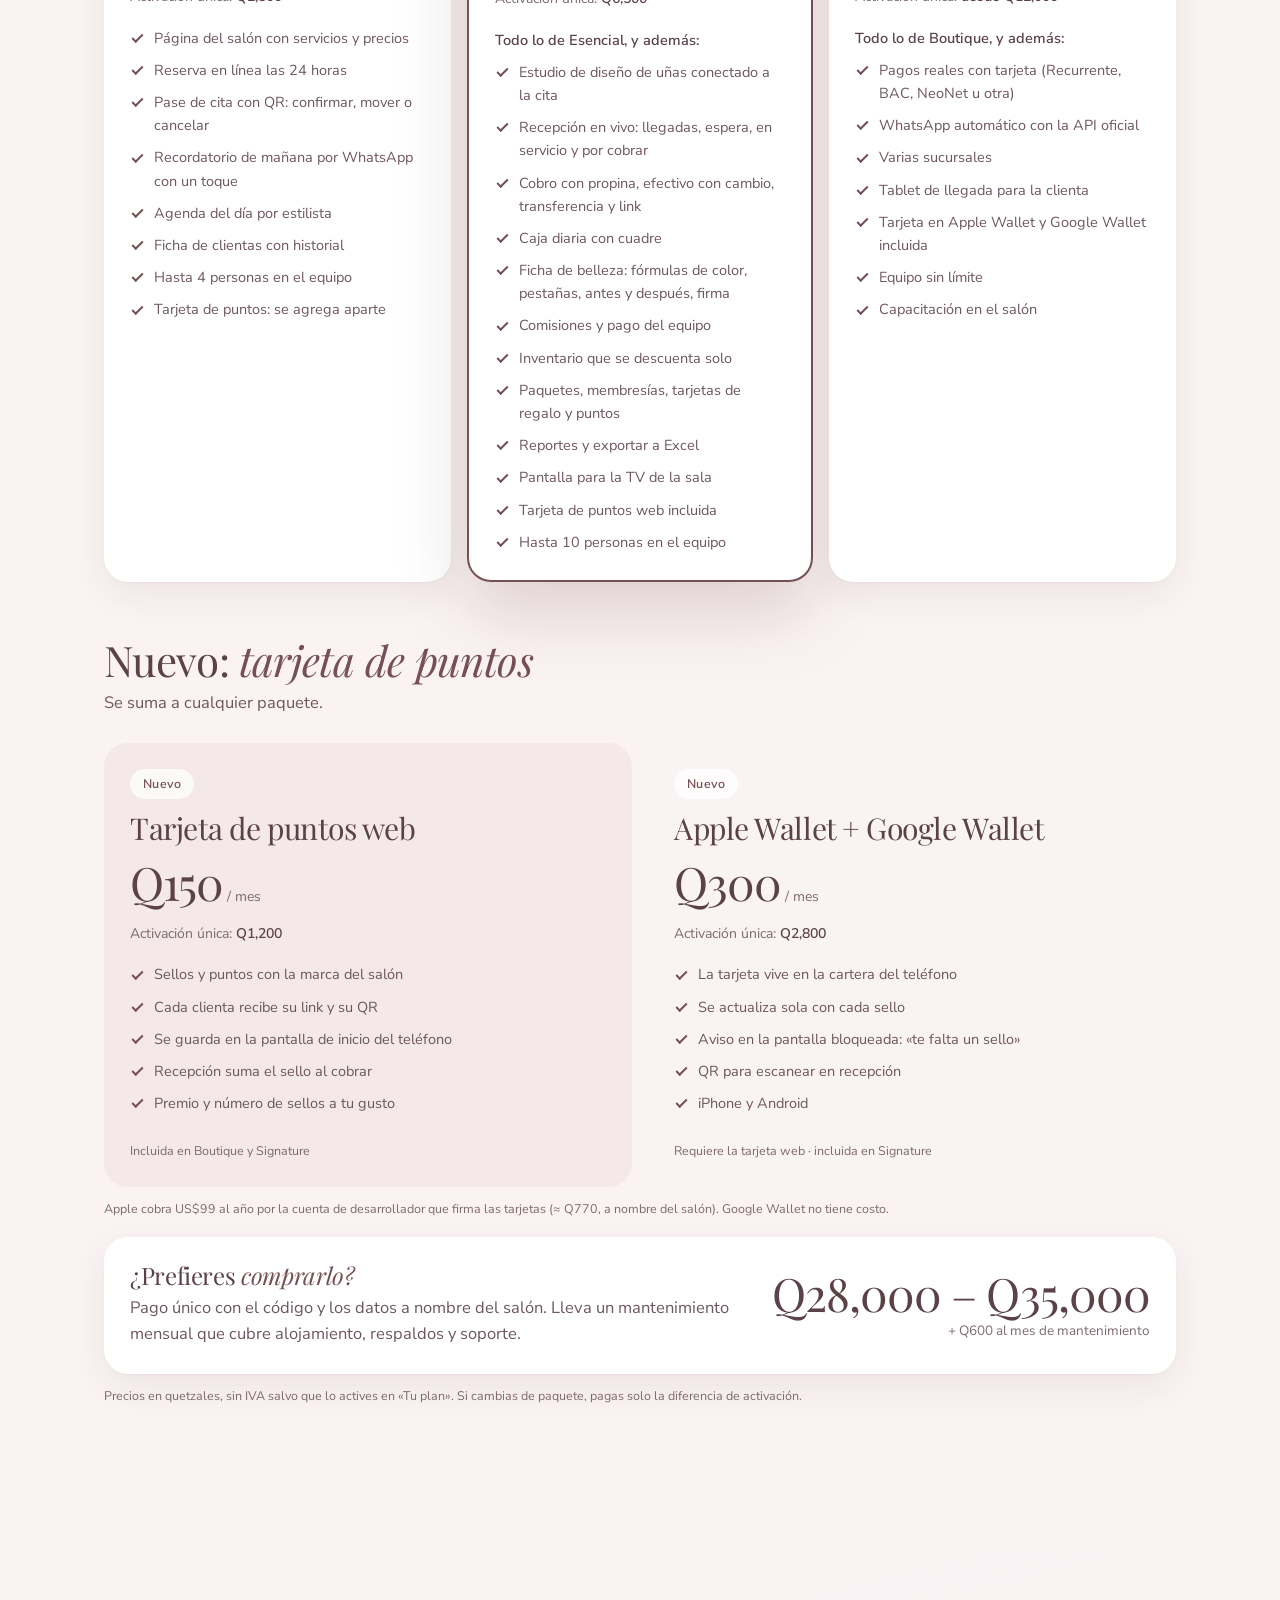
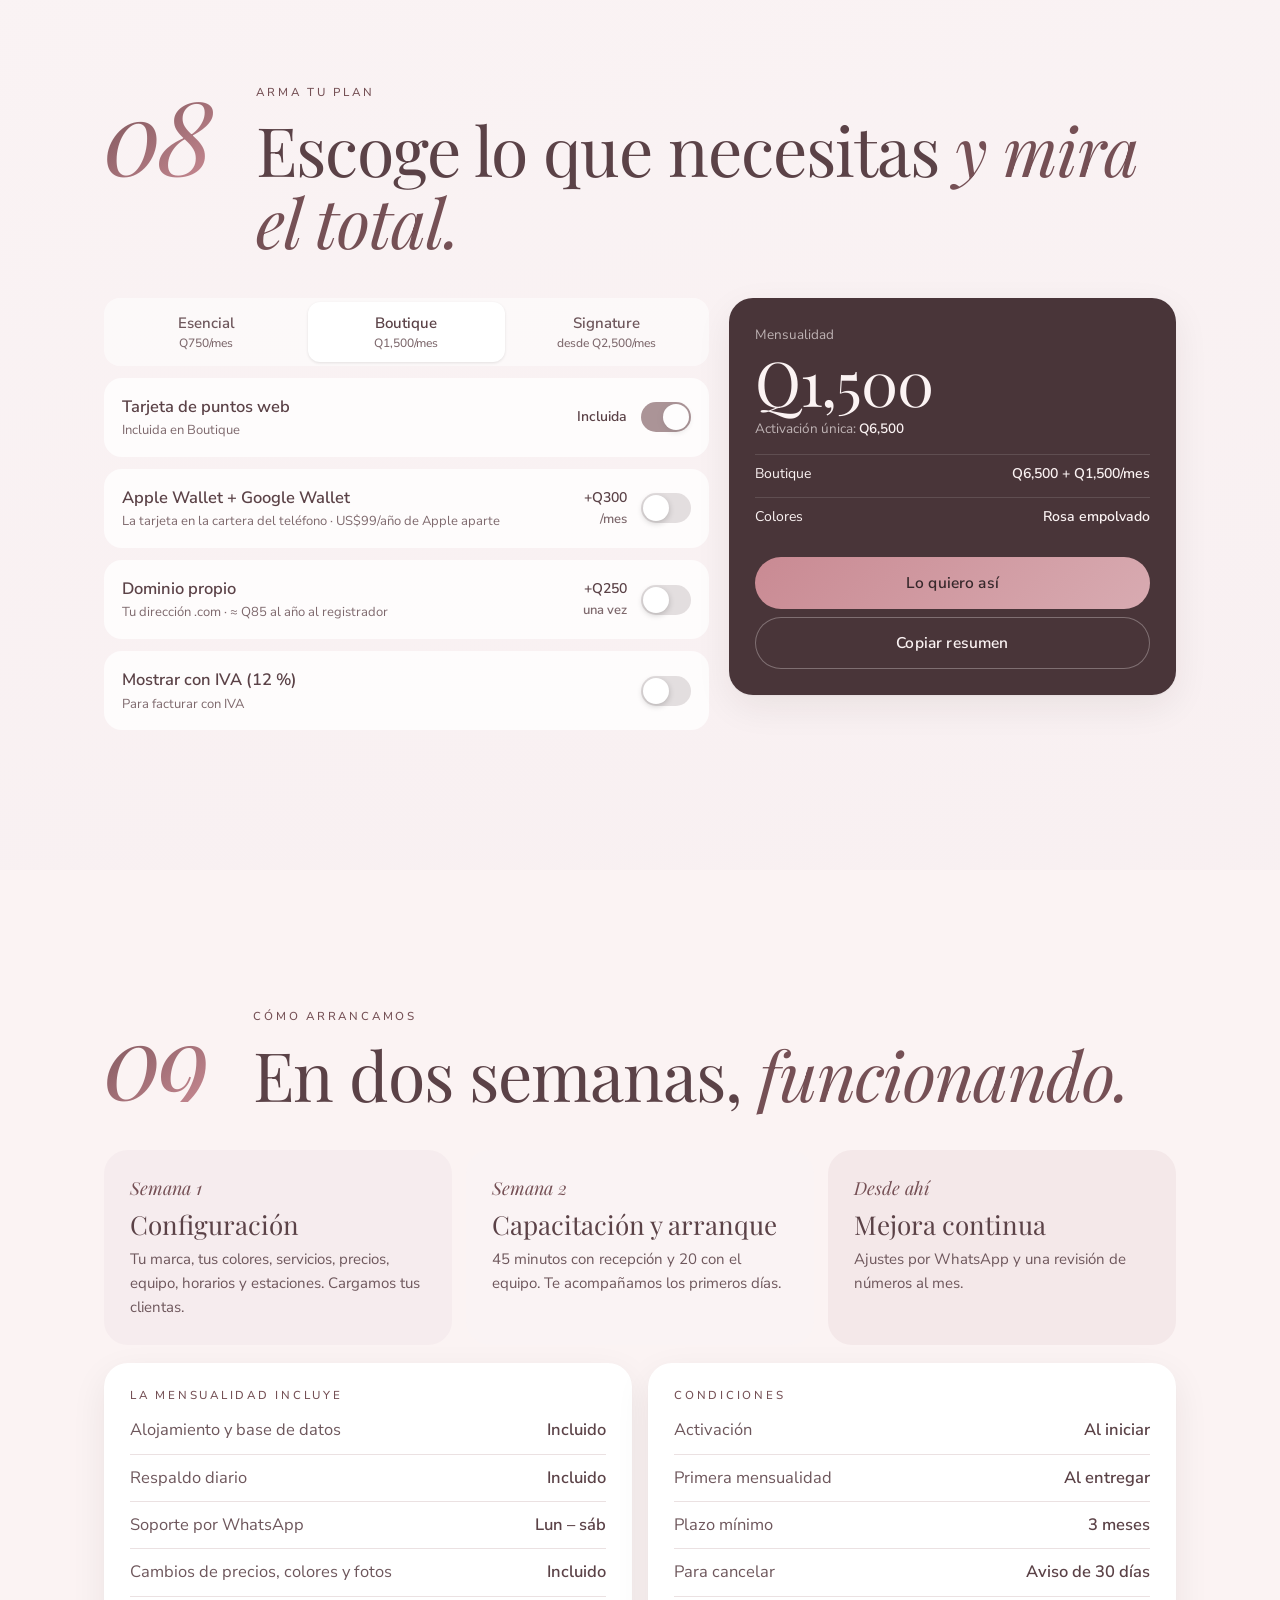
==== commit 22493dd5: "Cierre claro, sin manchas de color en el fondo Co-Authored-By: Claude Opus 5.5 <noreply@anthropic.co" ====
--- a/Propuesta-Salon.html
+++ b/Propuesta-Salon.html
@@ -280,7 +280,7 @@
 .rango label { display: flex; justify-content: space-between; font-weight: 500; font-size: 15px; margin-bottom: 8px; }
 .rango output { font: italic 400 24px var(--f-titulo); color: var(--acento-texto); }
 input[type=range] { width: 100%; accent-color: var(--acento-texto); height: 28px; }
-.resultado { background: radial-gradient(60% 80% at 100% 0%, color-mix(in srgb, var(--i1) 35%, transparent), transparent 70%), var(--oscuro); color: var(--fondo); }
+.resultado { background: var(--oscuro); color: var(--fondo); }
 .resultado .grande { font: 400 clamp(48px, 6vw, 72px)/1 var(--f-titulo); letter-spacing: -.02em; }
 .resultado .tenue { color: color-mix(in srgb, var(--fondo) 66%, transparent); }
 .res-fila { display: flex; justify-content: space-between; gap: 12px; padding: 11px 0; border-top: 1px solid rgba(255,255,255,.12); font-size: 15px; }
@@ -325,7 +325,7 @@
 .segp button small { display: block; font-weight: 500; font-size: 12px; color: var(--tenue); margin-top: 2px; }
 .segp button.on { background: var(--tarjeta); color: var(--tinta); box-shadow: 0 1px 3px rgba(0,0,0,.1); }
 .segp button:active { transform: scale(.97); }
-.total { position: sticky; top: 80px; background: radial-gradient(70% 70% at 100% 0%, color-mix(in srgb, var(--i2) 40%, transparent), transparent 70%), var(--oscuro); color: var(--fondo); display: grid; gap: 4px; }
+.total { position: sticky; top: 80px; background: var(--oscuro); color: var(--fondo); display: grid; gap: 4px; }
 .total .tenue { color: color-mix(in srgb, var(--fondo) 66%, transparent); }
 .total .grande { font: 400 clamp(46px, 5vw, 62px)/1.05 var(--f-titulo); letter-spacing: -.02em; }
 .total .lin { display: flex; justify-content: space-between; gap: 12px; font-size: 14px; padding: 8px 0; border-top: 1px solid rgba(255,255,255,.12); }
@@ -353,15 +353,14 @@
 details p { color: var(--tinta2); margin-top: 10px; max-width: 46em; }
 
 /* cierre */
-.cierre { text-align: center; }
-.cierre h2 { font-size: clamp(56px, 9vw, 130px); background: linear-gradient(100deg, #fff, var(--t1) 40%, var(--t2) 70%, var(--t4)); -webkit-background-clip: text; background-clip: text; color: transparent; padding-bottom: .06em; }
-.cierre .lead { margin: 18px auto 0; color: color-mix(in srgb, var(--fondo) 75%, transparent); }
+.cierre { text-align: center; border-top: 1px solid var(--linea); }
+.cierre h2 { font-size: clamp(56px, 9vw, 130px); color: var(--tinta); padding-bottom: .06em; }
+.cierre .lead { margin: 18px auto 0; }
 .cierre .acc { display: flex; gap: 12px; justify-content: center; flex-wrap: wrap; margin-top: 36px; }
-.cierre .btn-l { color: var(--fondo); }
 .firma { margin: 70px auto 0; display: grid; justify-items: center; gap: 6px; }
-.firma .firma-m { width: 90px; height: 74px; mix-blend-mode: normal; filter: invert(1); opacity: .9; }
+.firma .firma-m { width: 90px; height: 74px; }
 .firma b { font: italic 400 28px var(--f-titulo); }
-.firma small { color: color-mix(in srgb, var(--fondo) 60%, transparent); letter-spacing: .2em; text-transform: uppercase; font-size: 11px; }
+.firma small { color: var(--tenue); letter-spacing: .2em; text-transform: uppercase; font-size: 11px; }
 .firmas { display: none; }
 .pie { display: flex; align-items: center; justify-content: center; gap: 12px; padding: 26px 0 34px; color: var(--tenue); font-size: 13px; flex-wrap: wrap; text-align: center; }
 
@@ -745,7 +744,7 @@
   </div>
 </div></section>
 
-<section class="sec osc cierre" id="cierre"><div class="cont">
+<section class="sec cierre" id="cierre"><div class="cont">
   <p class="eyebrow rev">Siguiente paso</p>
   <h2 class="rev">Empecemos.</h2>
   <p class="lead rev">En 30 minutos te mostramos la demo con ${P.generico ? "tus servicios y tus colores" : "los servicios y los colores de " + esc(M.nombre)}, y resolvemos dudas.</p>
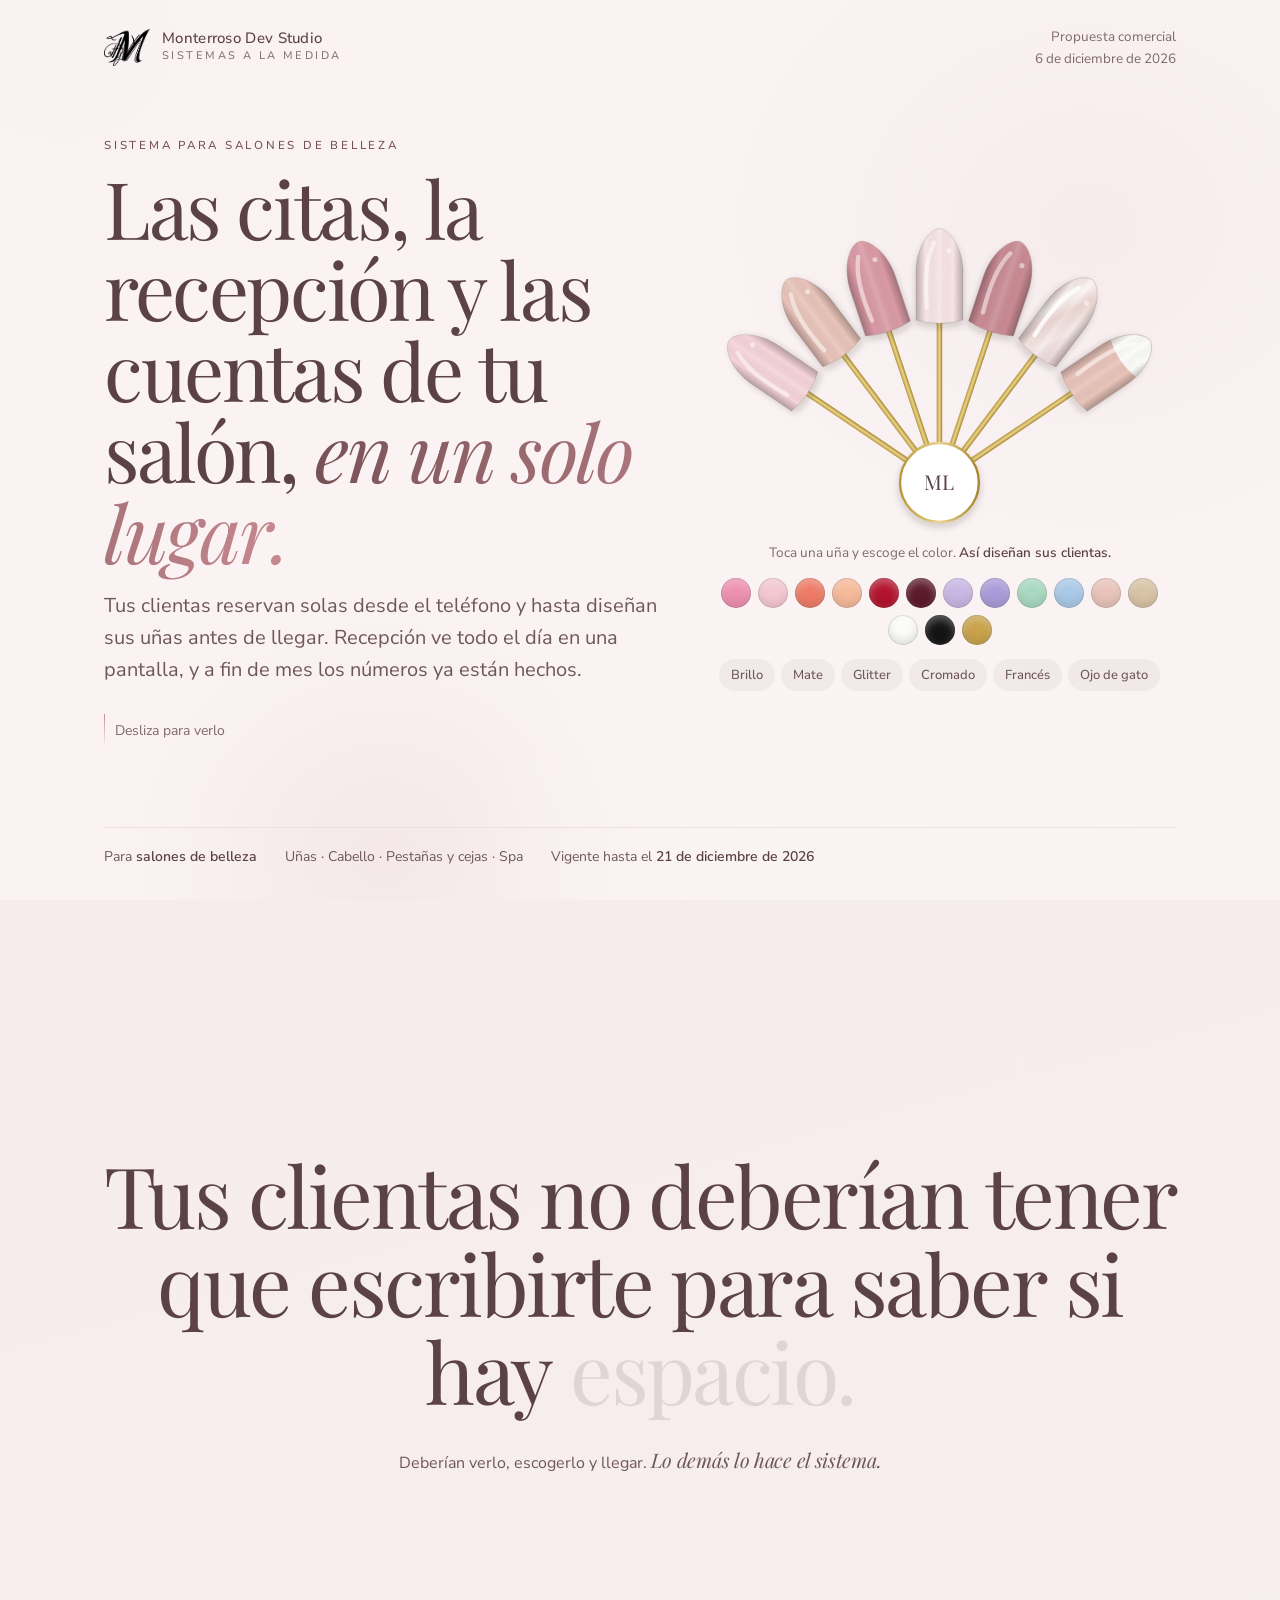
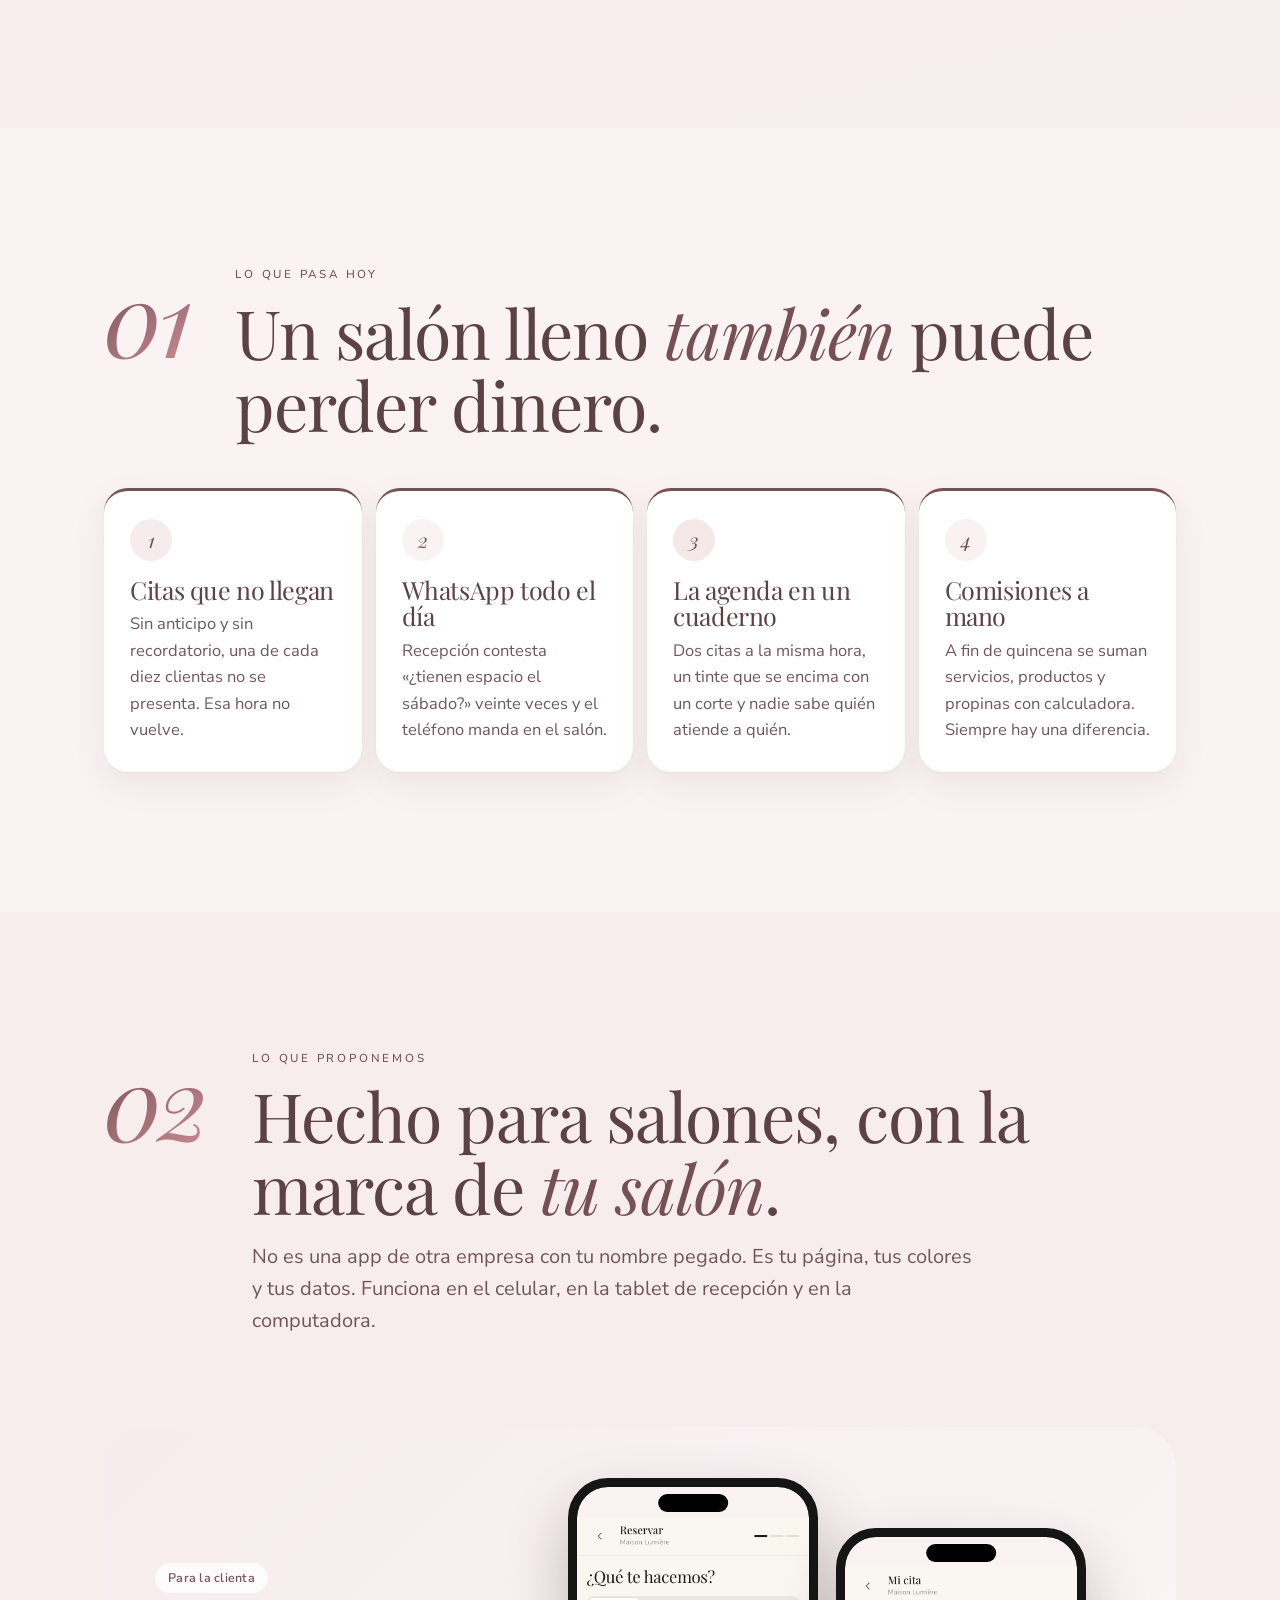
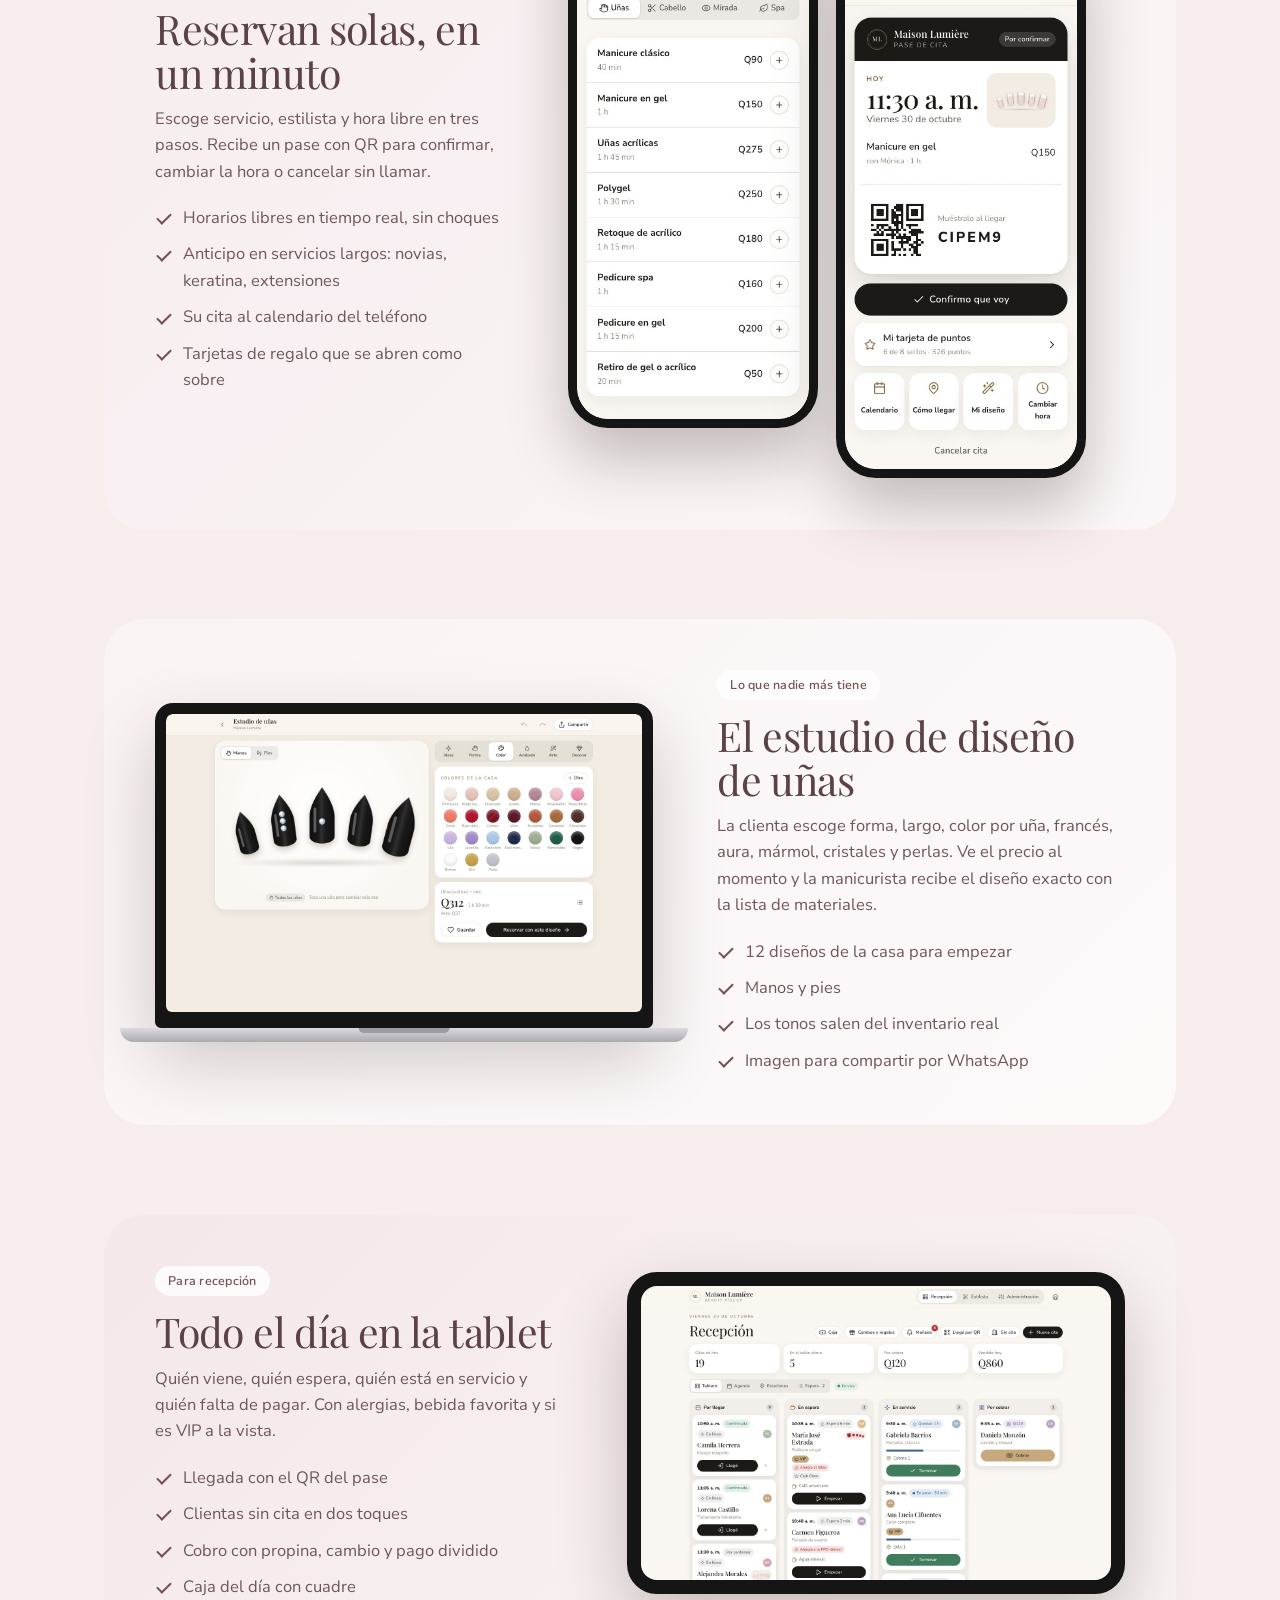
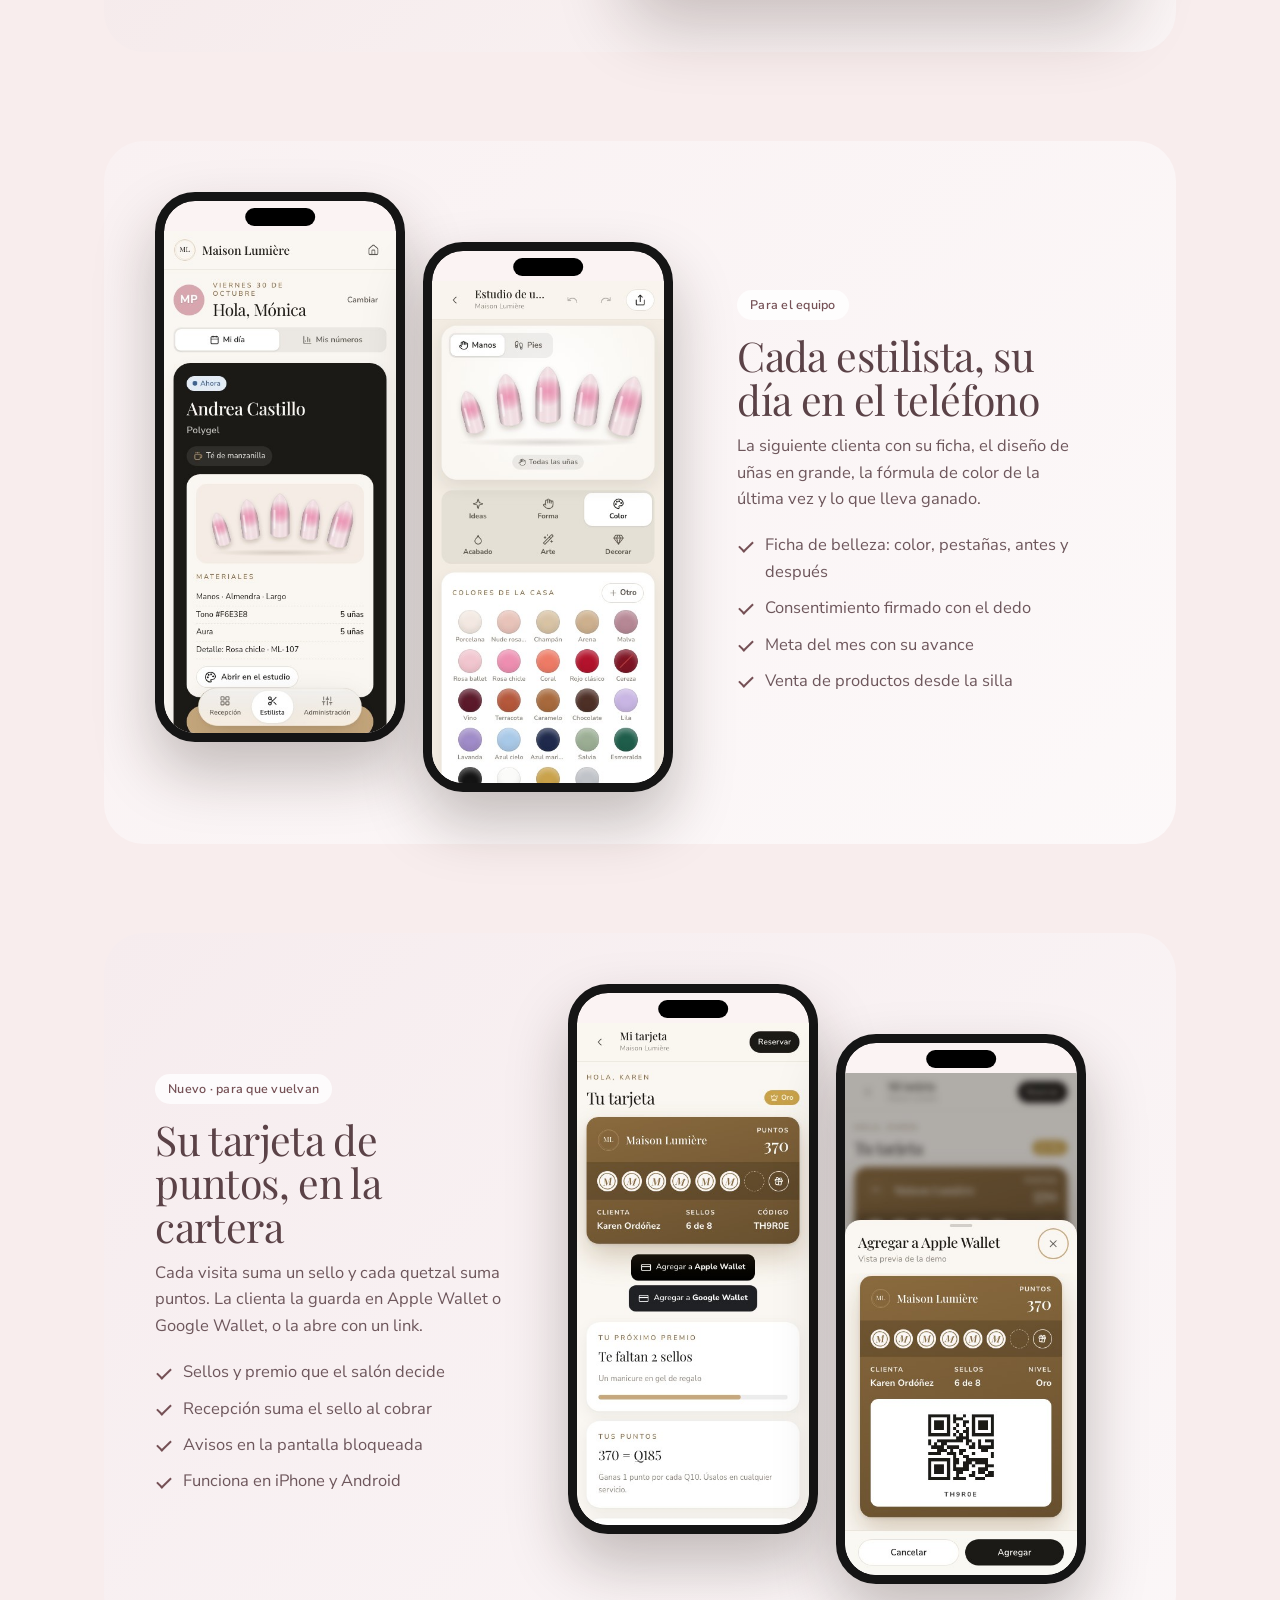
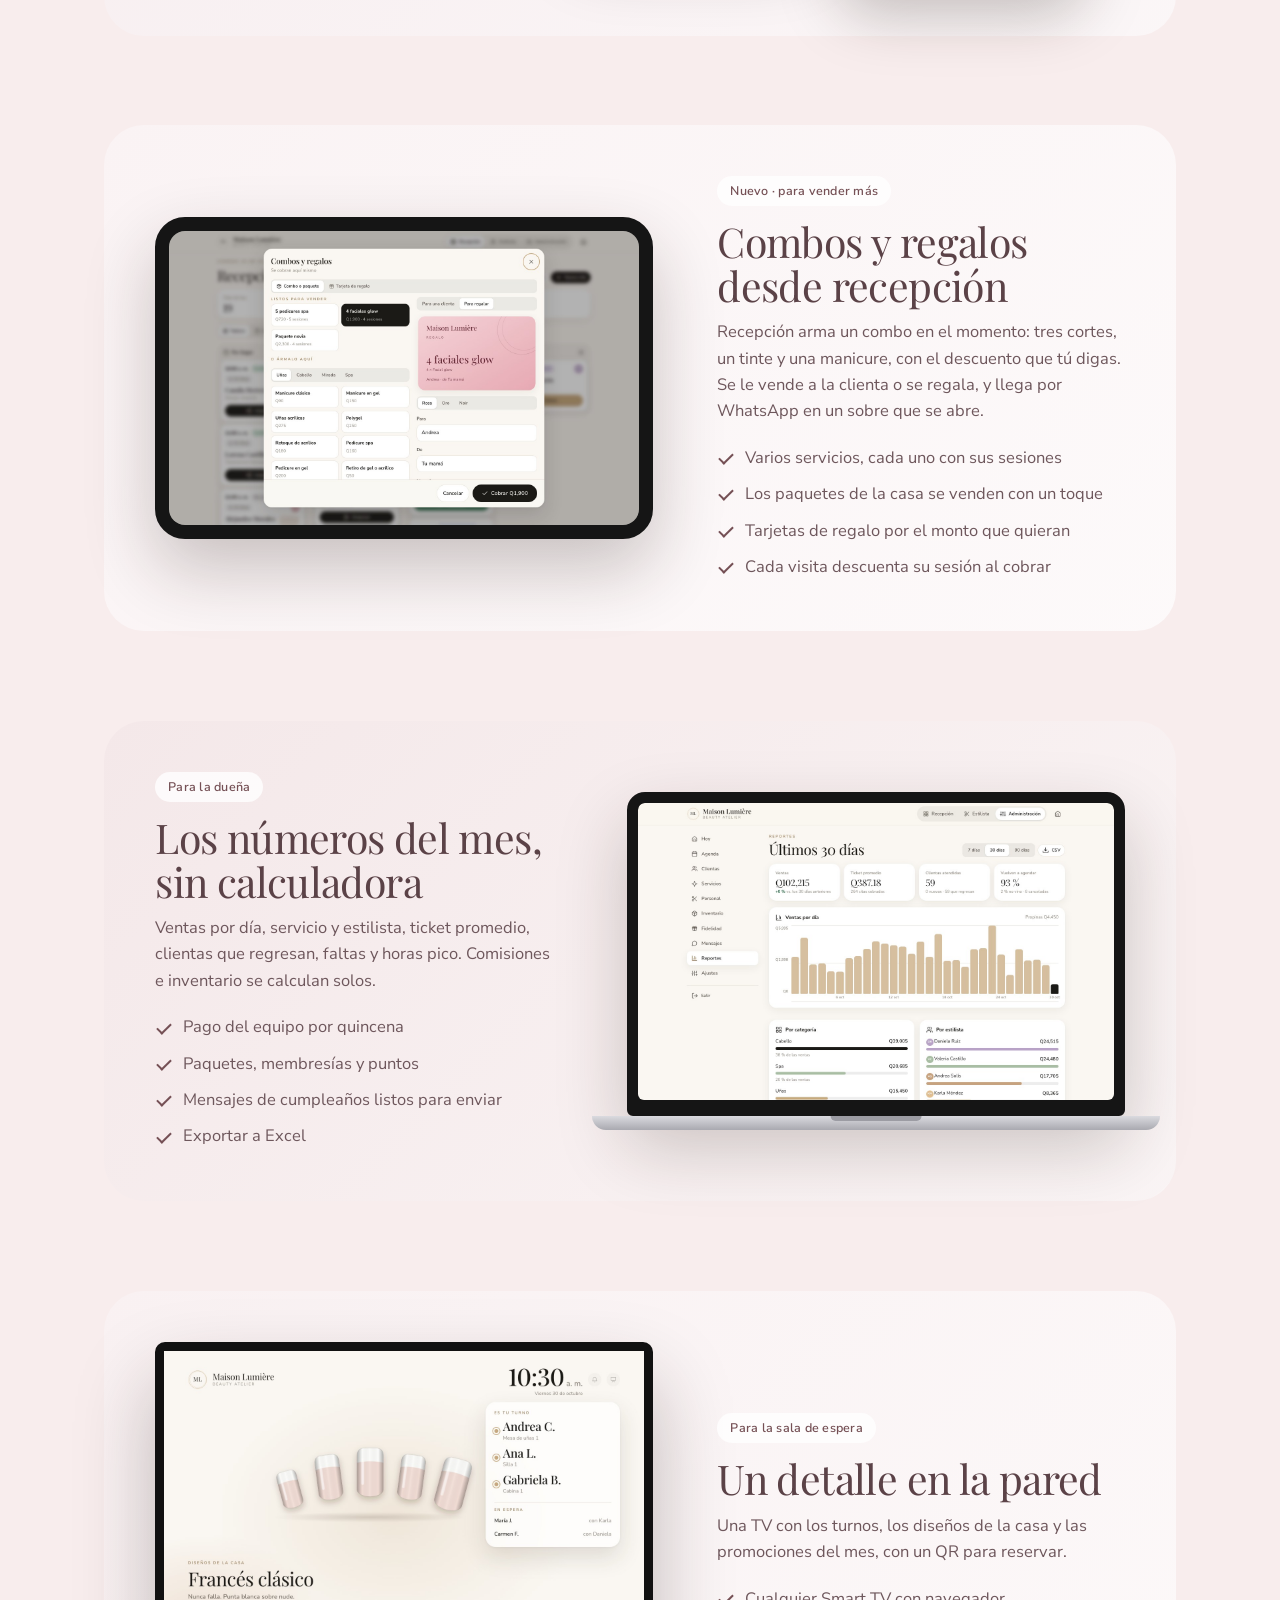
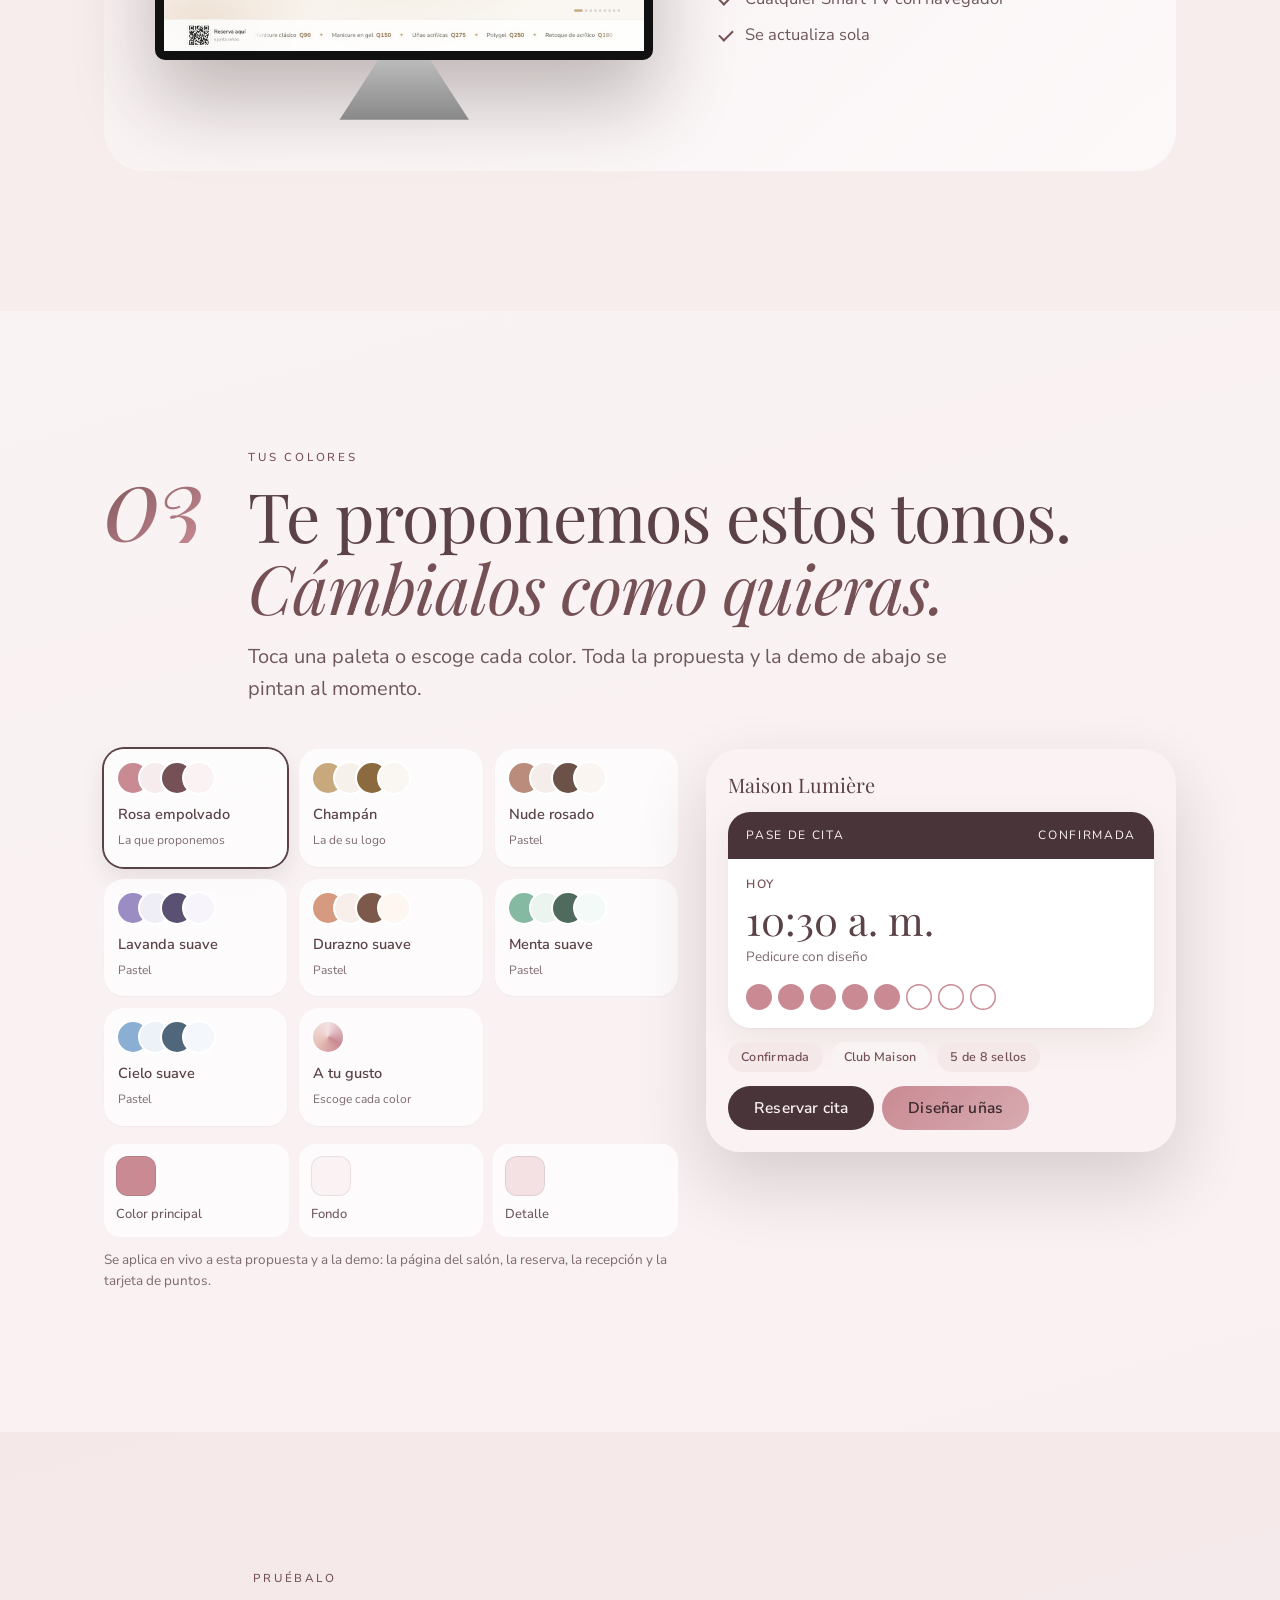
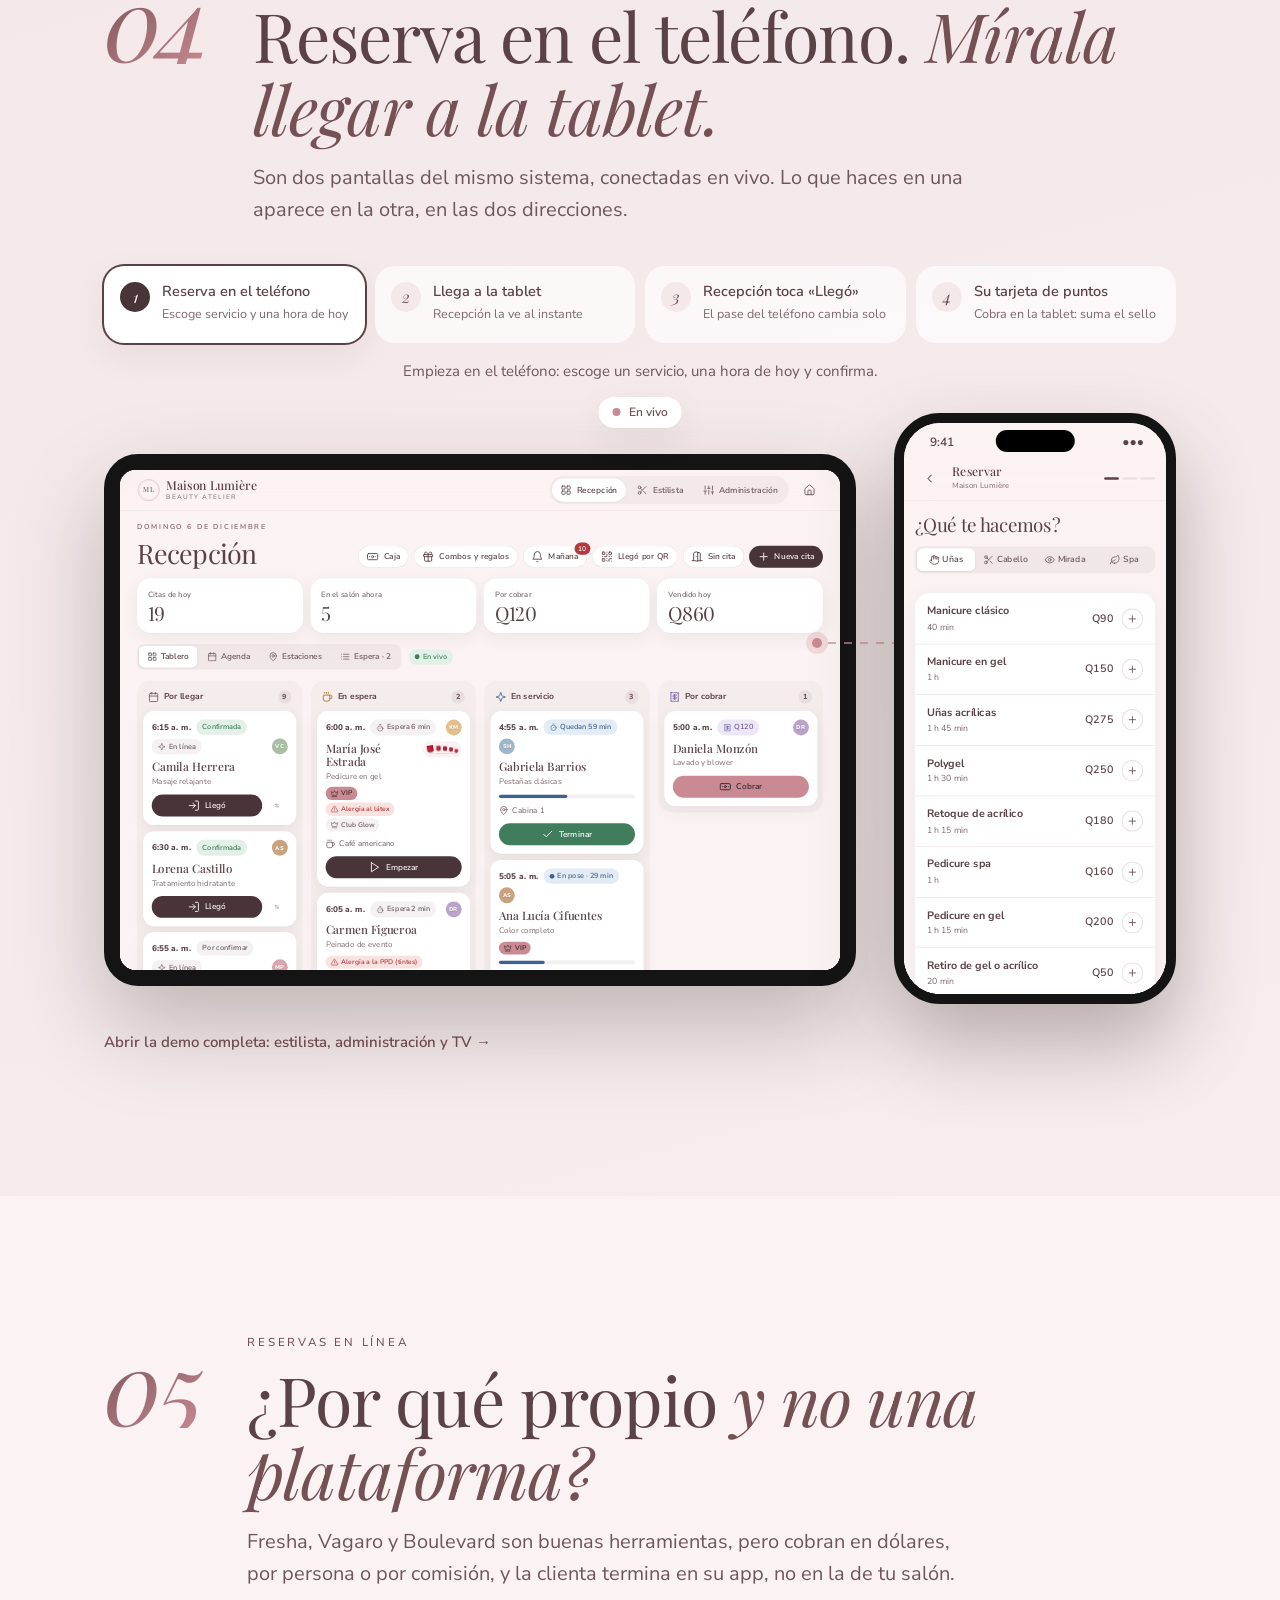
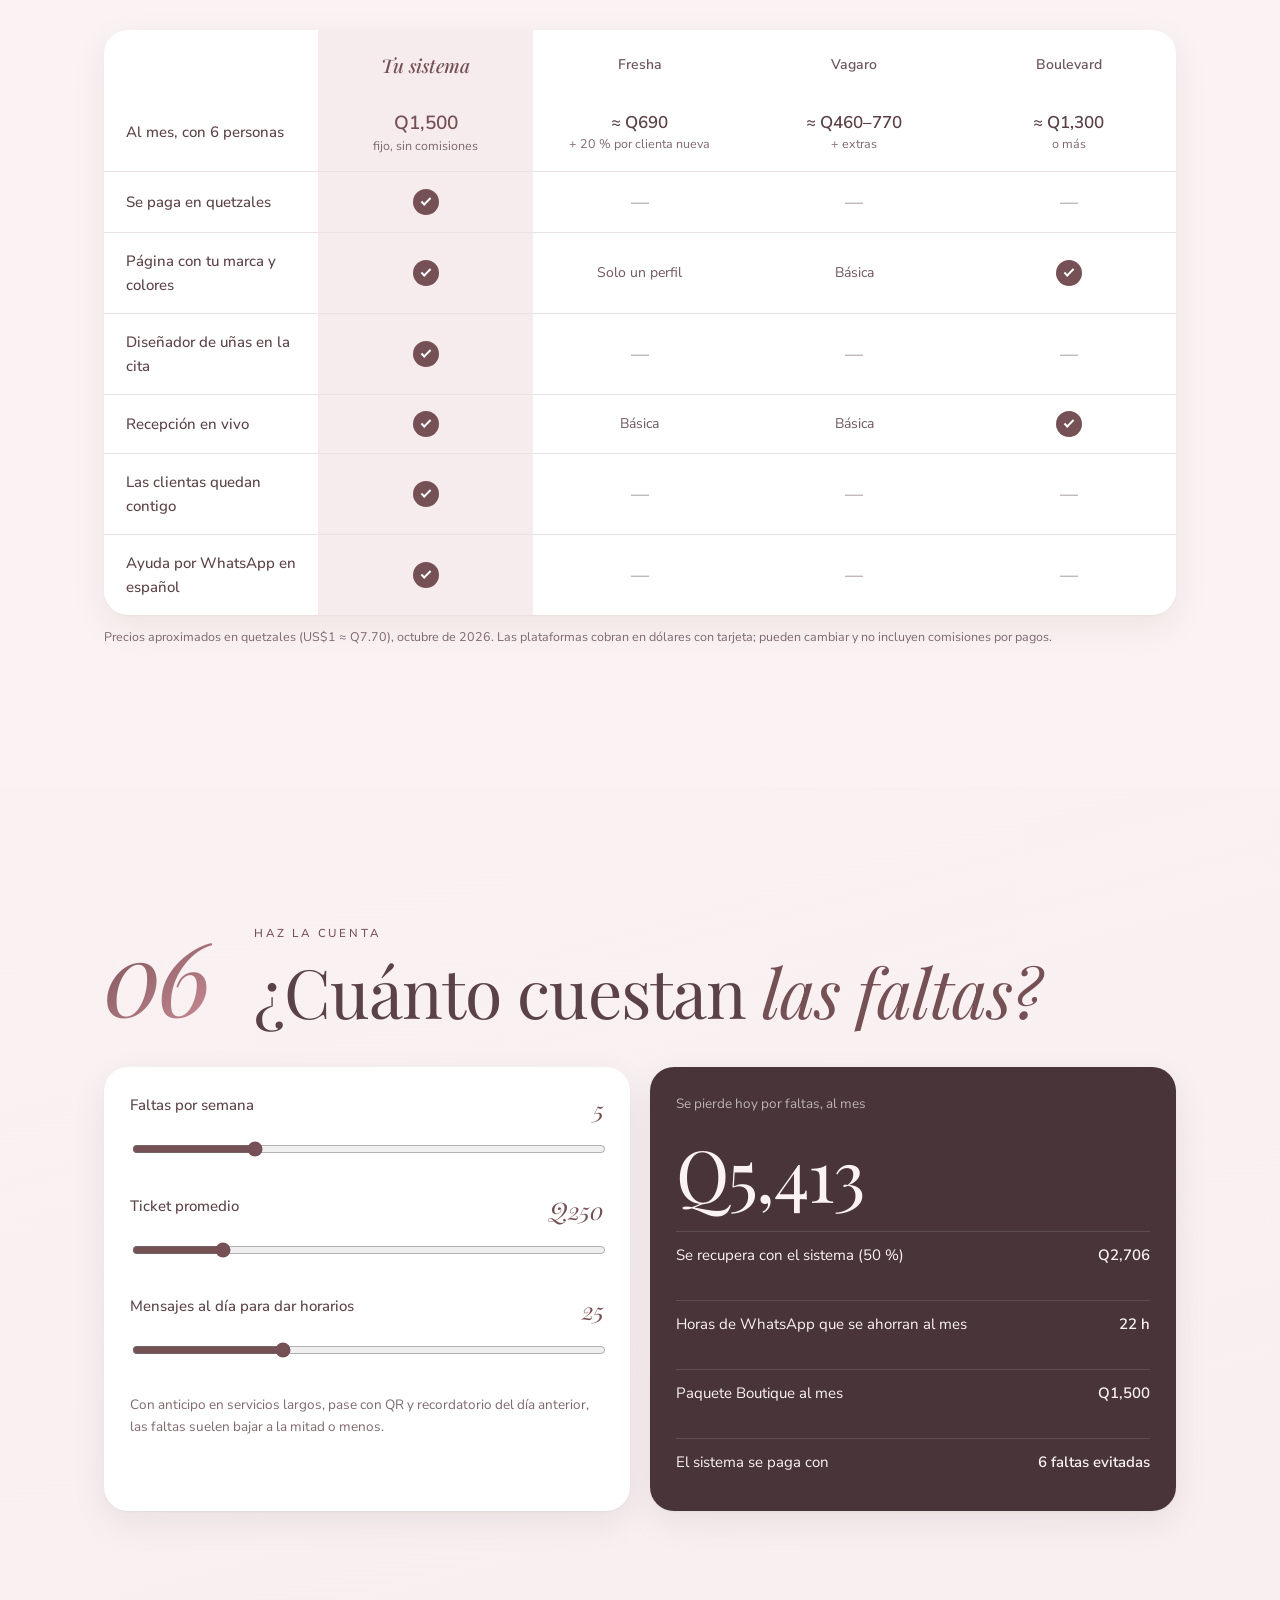
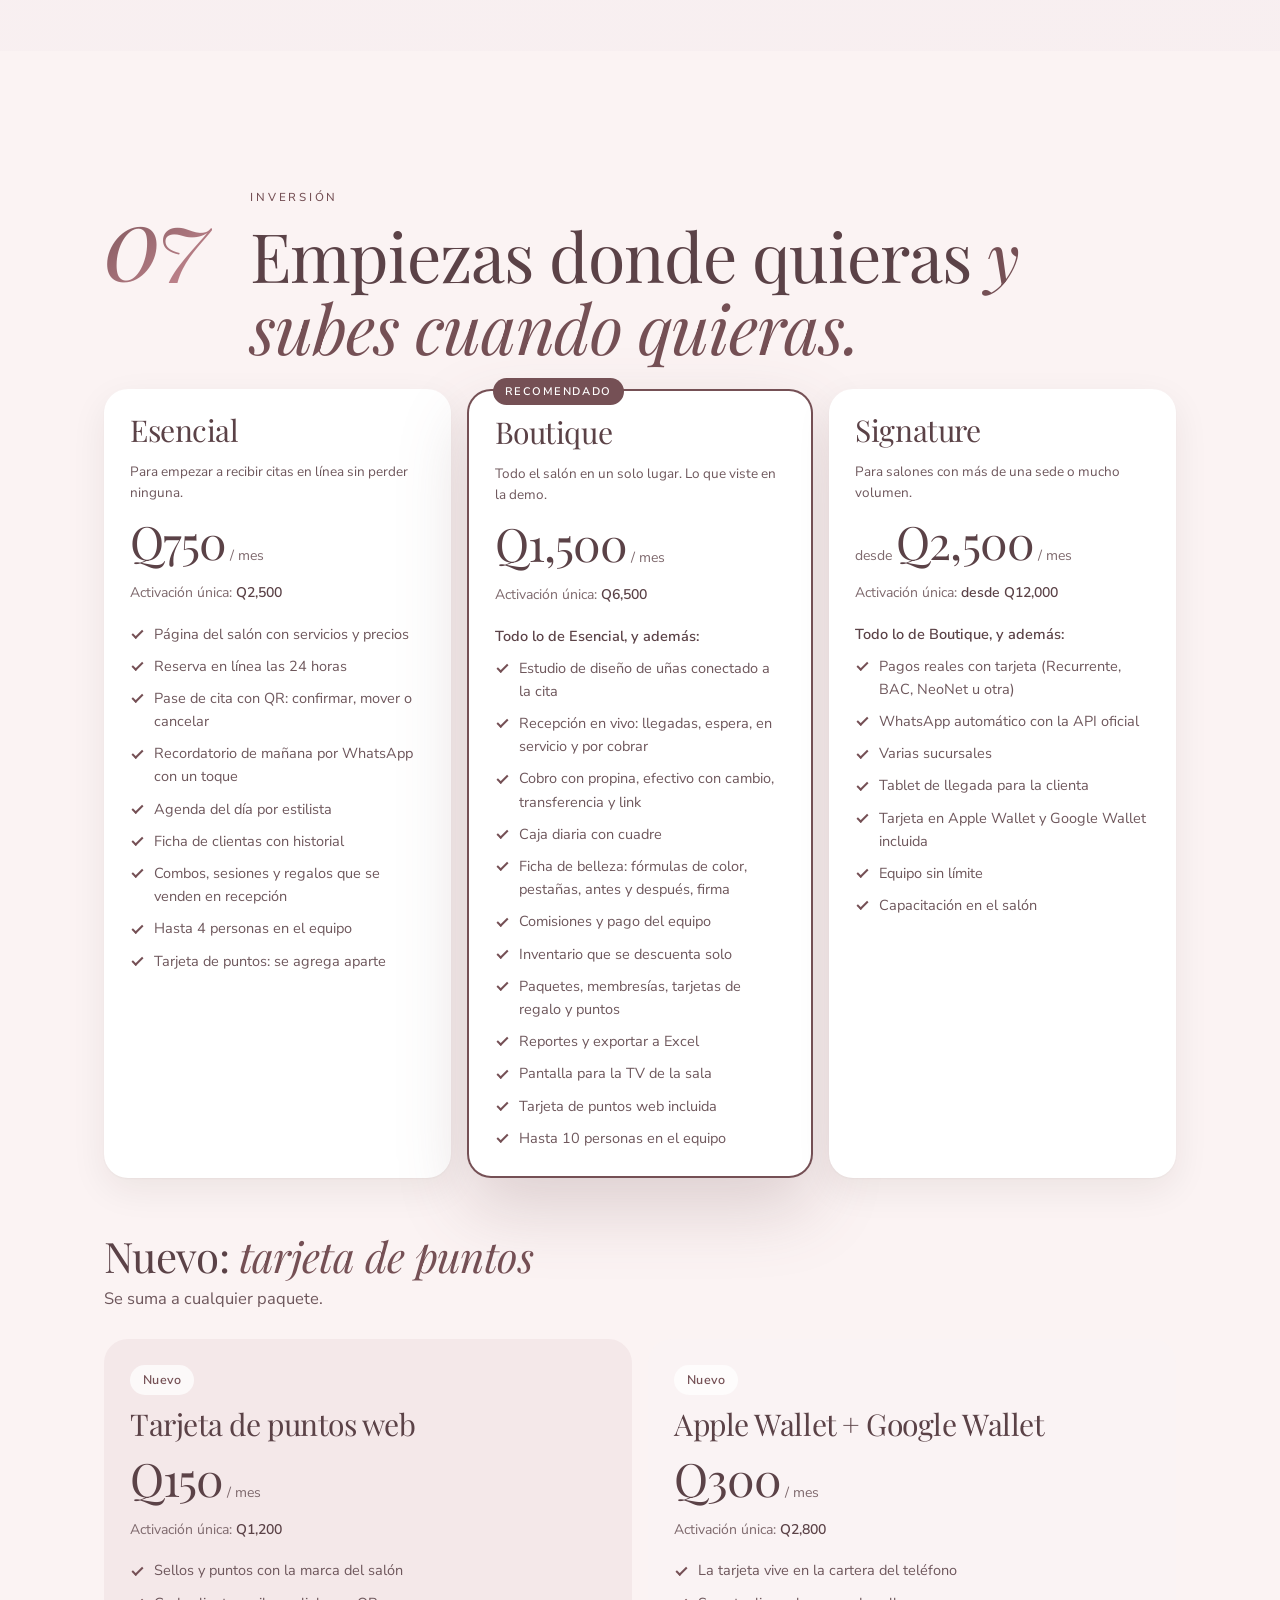
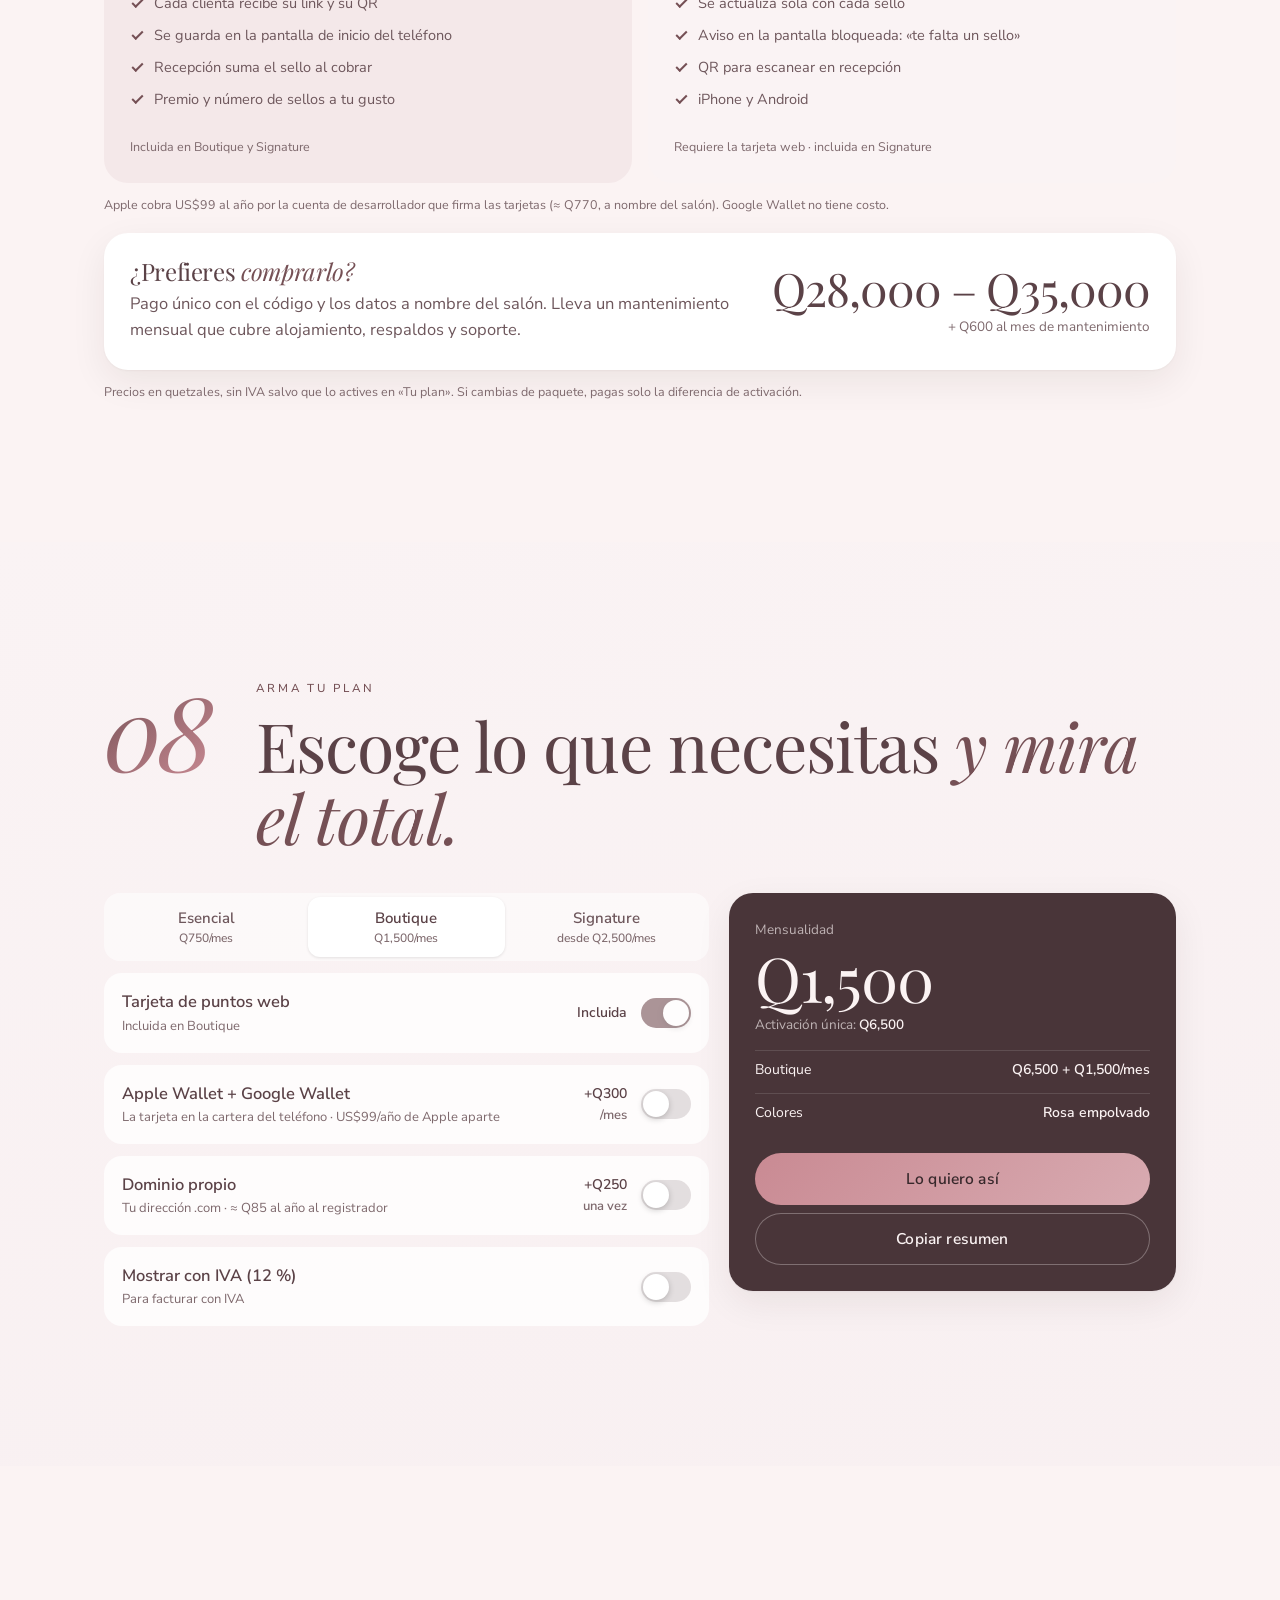
==== commit ac0056e9: "Combos, sesiones y regalos que se venden en recepción Co-Authored-By: Claude Opus 5.5 <noreply@anthr" ====
--- a/Propuesta-Salon.html
+++ b/Propuesta-Salon.html
@@ -394,7 +394,7 @@
 
 /* ---------- paquetes ---------- */
 const PAQ = [
-  { id: "esencial", nombre: "Esencial", activ: 2500, mes: 750, desc: "Para empezar a recibir citas en línea sin perder ninguna.", items: ["Página del salón con servicios y precios", "Reserva en línea las 24 horas", "Pase de cita con QR: confirmar, mover o cancelar", "Recordatorio de mañana por WhatsApp con un toque", "Agenda del día por estilista", "Ficha de clientas con historial", "Hasta 4 personas en el equipo", "Tarjeta de puntos: se agrega aparte"] },
+  { id: "esencial", nombre: "Esencial", activ: 2500, mes: 750, desc: "Para empezar a recibir citas en línea sin perder ninguna.", items: ["Página del salón con servicios y precios", "Reserva en línea las 24 horas", "Pase de cita con QR: confirmar, mover o cancelar", "Recordatorio de mañana por WhatsApp con un toque", "Agenda del día por estilista", "Ficha de clientas con historial", "Combos, sesiones y regalos que se venden en recepción", "Hasta 4 personas en el equipo", "Tarjeta de puntos: se agrega aparte"] },
   { id: "boutique", nombre: "Boutique", activ: 6500, mes: 1500, desc: "Todo el salón en un solo lugar. Lo que viste en la demo.", items: ["<b>Todo lo de Esencial, y además:</b>", "Estudio de diseño de uñas conectado a la cita", "Recepción en vivo: llegadas, espera, en servicio y por cobrar", "Cobro con propina, efectivo con cambio, transferencia y link", "Caja diaria con cuadre", "Ficha de belleza: fórmulas de color, pestañas, antes y después, firma", "Comisiones y pago del equipo", "Inventario que se descuenta solo", "Paquetes, membresías, tarjetas de regalo y puntos", "Reportes y exportar a Excel", "Pantalla para la TV de la sala", "Tarjeta de puntos web incluida", "Hasta 10 personas en el equipo"] },
   { id: "signature", nombre: "Signature", activ: 12000, mes: 2500, desde: true, desc: "Para salones con más de una sede o mucho volumen.", items: ["<b>Todo lo de Boutique, y además:</b>", "Pagos reales con tarjeta (Recurrente, BAC, NeoNet u otra)", "WhatsApp automático con la API oficial", "Varias sucursales", "Tablet de llegada para la clienta", "Tarjeta en Apple Wallet y Google Wallet incluida", "Equipo sin límite", "Capacitación en el salón"] }
 ];
@@ -641,8 +641,9 @@
   ${bloque("t3", "Para recepción", "Todo el día en la tablet", "Quién viene, quién espera, quién está en servicio y quién falta de pagar. Con alergias, bebida favorita y si es VIP a la vista.", ["Llegada con el QR del pase", "Clientas sin cita en dos toques", "Cobro con propina, cambio y pago dividido", "Caja del día con cuadre"], ipad("recepcion", "Recepción en vivo"), false)}
   ${bloque("t4", "Para el equipo", "Cada estilista, su día en el teléfono", "La siguiente clienta con su ficha, el diseño de uñas en grande, la fórmula de color de la última vez y lo que lleva ganado.", ["Ficha de belleza: color, pestañas, antes y después", "Consentimiento firmado con el dedo", "Meta del mes con su avance", "Venta de productos desde la silla"], `<div class="pareja">${iph("movil-estilista", "Vista de la estilista")}${iph("movil-estudio", "Estudio en el teléfono")}</div>`, true)}
   ${bloque("t1", "Nuevo · para que vuelvan", "Su tarjeta de puntos, en la cartera", "Cada visita suma un sello y cada quetzal suma puntos. La clienta la guarda en Apple Wallet o Google Wallet, o la abre con un link.", ["Sellos y premio que el salón decide", "Recepción suma el sello al cobrar", "Avisos en la pantalla bloqueada", "Funciona en iPhone y Android"], `<div class="pareja">${iph("movil-tarjeta", "Tarjeta de puntos")}${iph("movil-wallet", "Apple Wallet")}</div>`, false)}
-  ${bloque("t2", "Para la dueña", "Los números del mes, sin calculadora", "Ventas por día, servicio y estilista, ticket promedio, clientas que regresan, faltas y horas pico. Comisiones e inventario se calculan solos.", ["Pago del equipo por quincena", "Paquetes, membresías y puntos", "Mensajes de cumpleaños listos para enviar", "Exportar a Excel"], mac("admin-reportes", "Reportes"), true)}
-  ${bloque("t3", "Para la sala de espera", "Un detalle en la pared", "Una TV con los turnos, los diseños de la casa y las promociones del mes, con un QR para reservar.", ["Cualquier Smart TV con navegador", "Se actualiza sola"], tv("sala", "Pantalla de la sala de espera"), false)}
+  ${bloque("t2", "Nuevo · para vender más", "Combos y regalos desde recepción", "Recepción arma un combo en el momento: tres cortes, un tinte y una manicure, con el descuento que tú digas. Se le vende a la clienta o se regala, y llega por WhatsApp en un sobre que se abre.", ["Varios servicios, cada uno con sus sesiones", "Los paquetes de la casa se venden con un toque", "Tarjetas de regalo por el monto que quieran", "Cada visita descuenta su sesión al cobrar"], ipad("combo", "Combos y regalos en recepción"), true)}
+  ${bloque("t3", "Para la dueña", "Los números del mes, sin calculadora", "Ventas por día, servicio y estilista, ticket promedio, clientas que regresan, faltas y horas pico. Comisiones e inventario se calculan solos.", ["Pago del equipo por quincena", "Paquetes, membresías y puntos", "Mensajes de cumpleaños listos para enviar", "Exportar a Excel"], mac("admin-reportes", "Reportes"), false)}
+  ${bloque("t4", "Para la sala de espera", "Un detalle en la pared", "Una TV con los turnos, los diseños de la casa y las promociones del mes, con un QR para reservar.", ["Cualquier Smart TV con navegador", "Se actualiza sola"], tv("sala", "Pantalla de la sala de espera"), true)}
 </div></section>
 
 <section class="sec t2" id="colores"><div class="cont">
@@ -739,6 +740,7 @@
     <details><summary>¿Puedo cambiar los colores después?</summary><p>Sí, cuando quieras. Los colores, la letra y las fotos se ajustan sin costo dentro de la mensualidad.</p></details>
     <details><summary>¿Puedo seguir recibiendo citas por WhatsApp o en persona?</summary><p>Sí. Recepción las registra en segundos y todo queda en la misma agenda que las reservas en línea, sin choques.</p></details>
     <details><summary>¿Mis clientas necesitan iPhone para la tarjeta de puntos?</summary><p>No. Se guarda en Apple Wallet (iPhone) o en Google Wallet (Android), y quien no quiera la abre con su link desde cualquier teléfono.</p></details>
+    <details><summary>¿Puedo vender combos para regalar?</summary><p>Sí. Recepción arma el combo o escoge un paquete de la casa, pone para quién es y le manda el regalo por WhatsApp. Quien lo recibe lo canjea con su código cuando llega, y cada visita descuenta su sesión.</p></details>
     <details><summary>¿Los datos de mis clientas están seguros?</summary><p>Sí. Cada persona entra con su PIN y ve solo lo que le toca. Nadie de afuera puede ver la lista de clientas.</p></details>
     <details><summary>¿Y si después quiero algo distinto?</summary><p>Se construye. El sistema es nuestro, así que lo adaptamos a cómo trabaja ${esc(CLIENTE)} y no al revés.</p></details>
   </div>
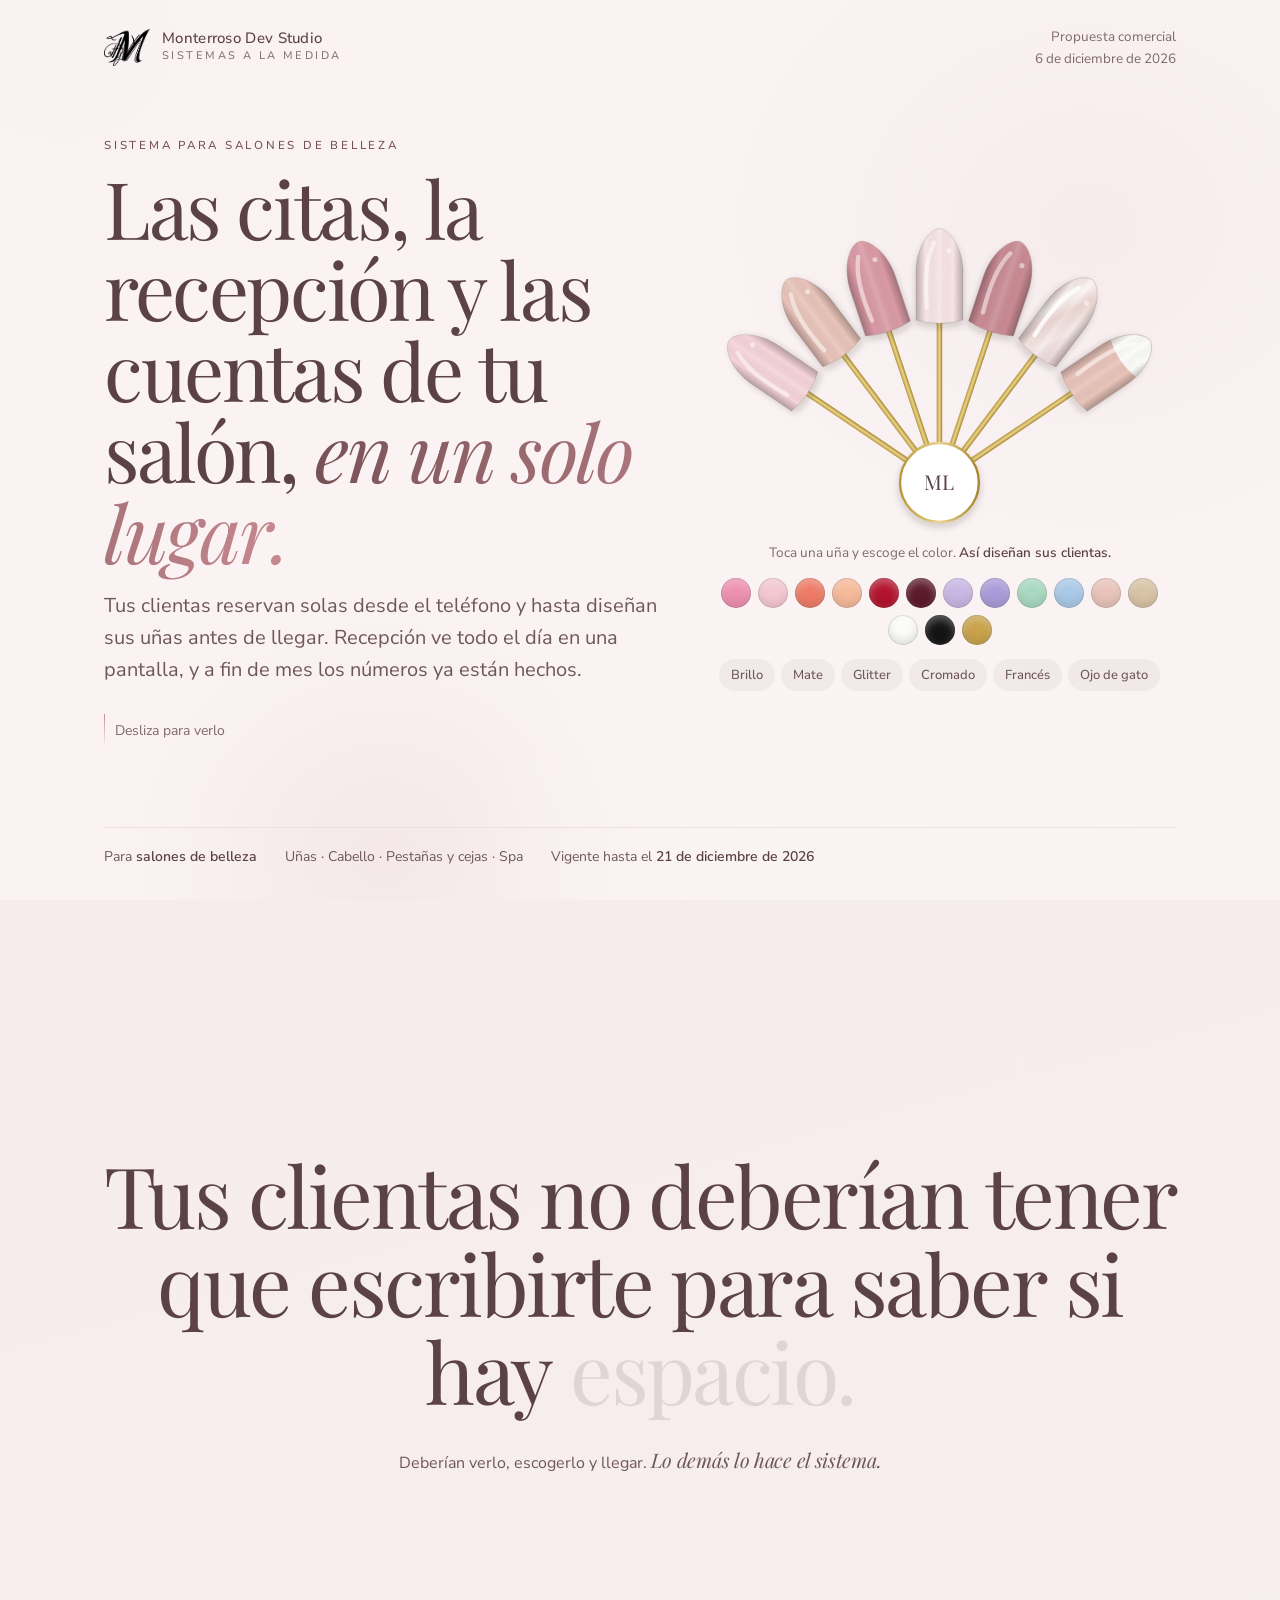
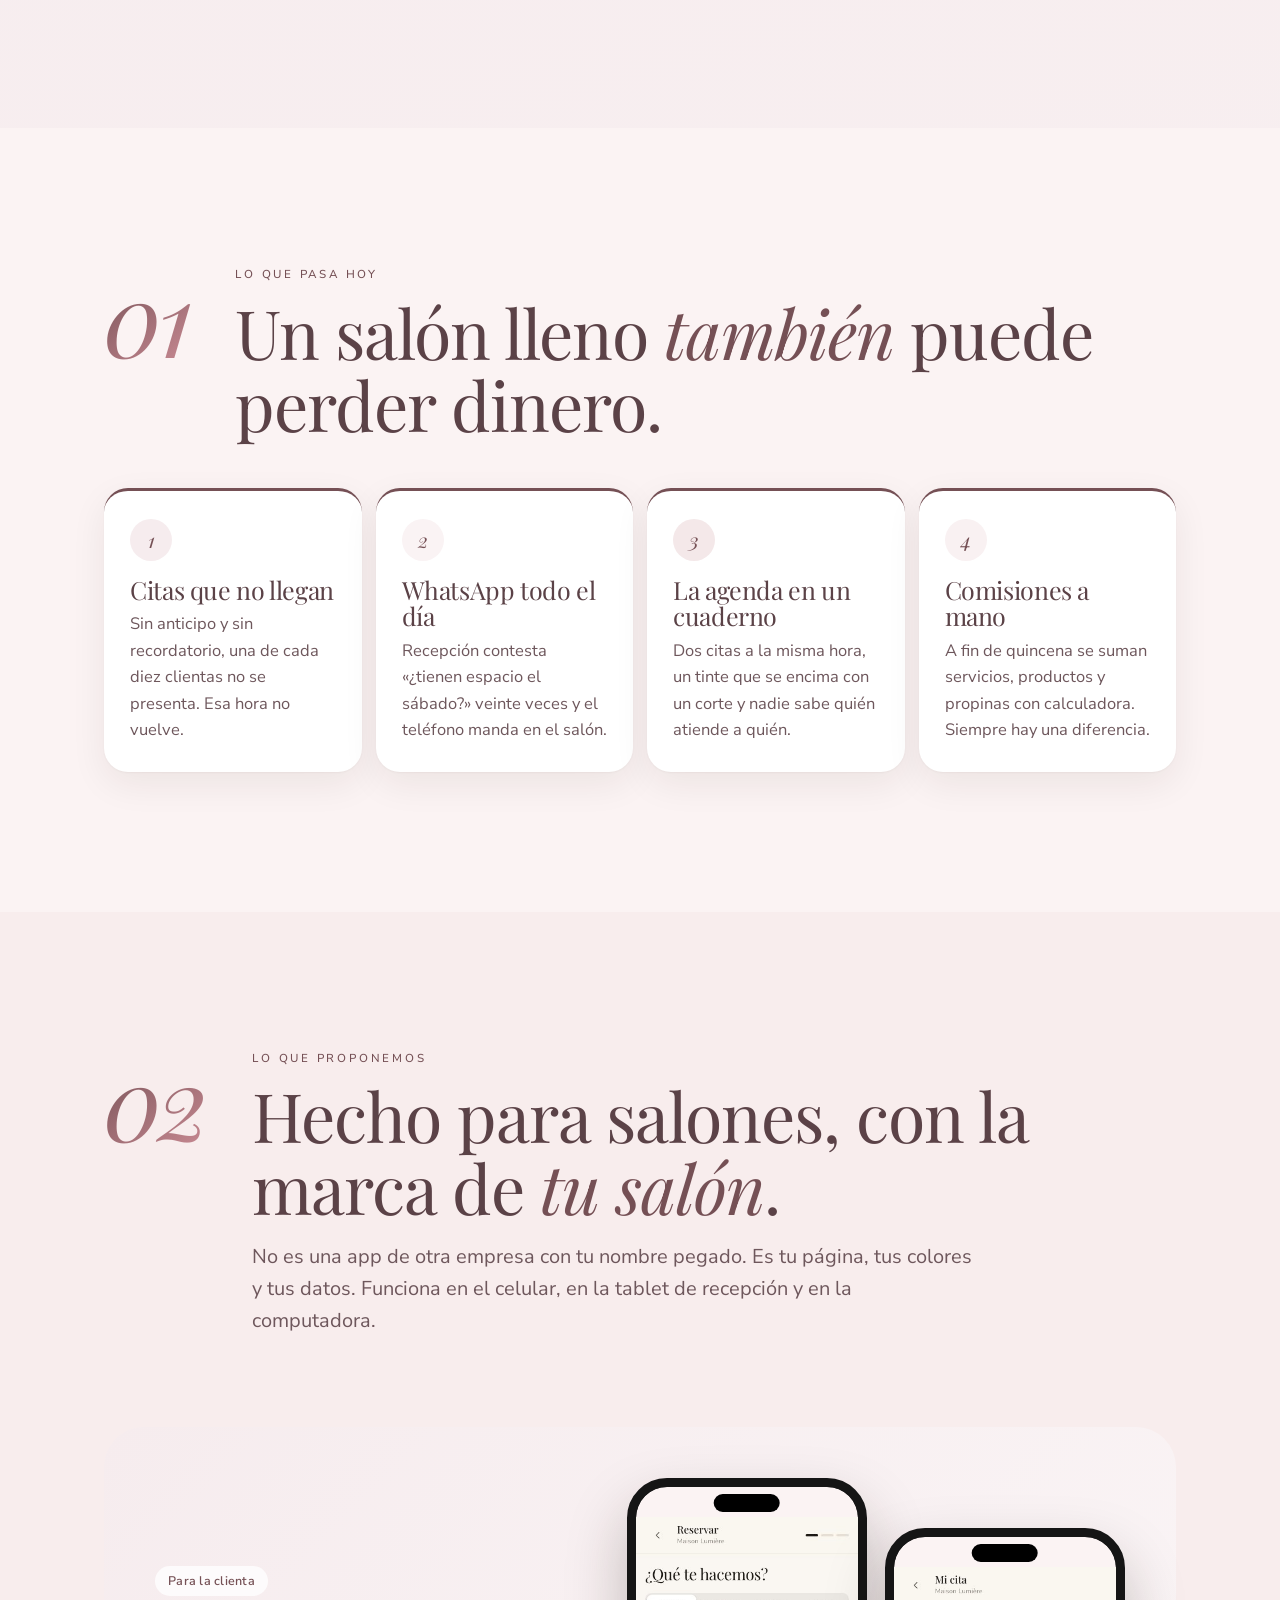
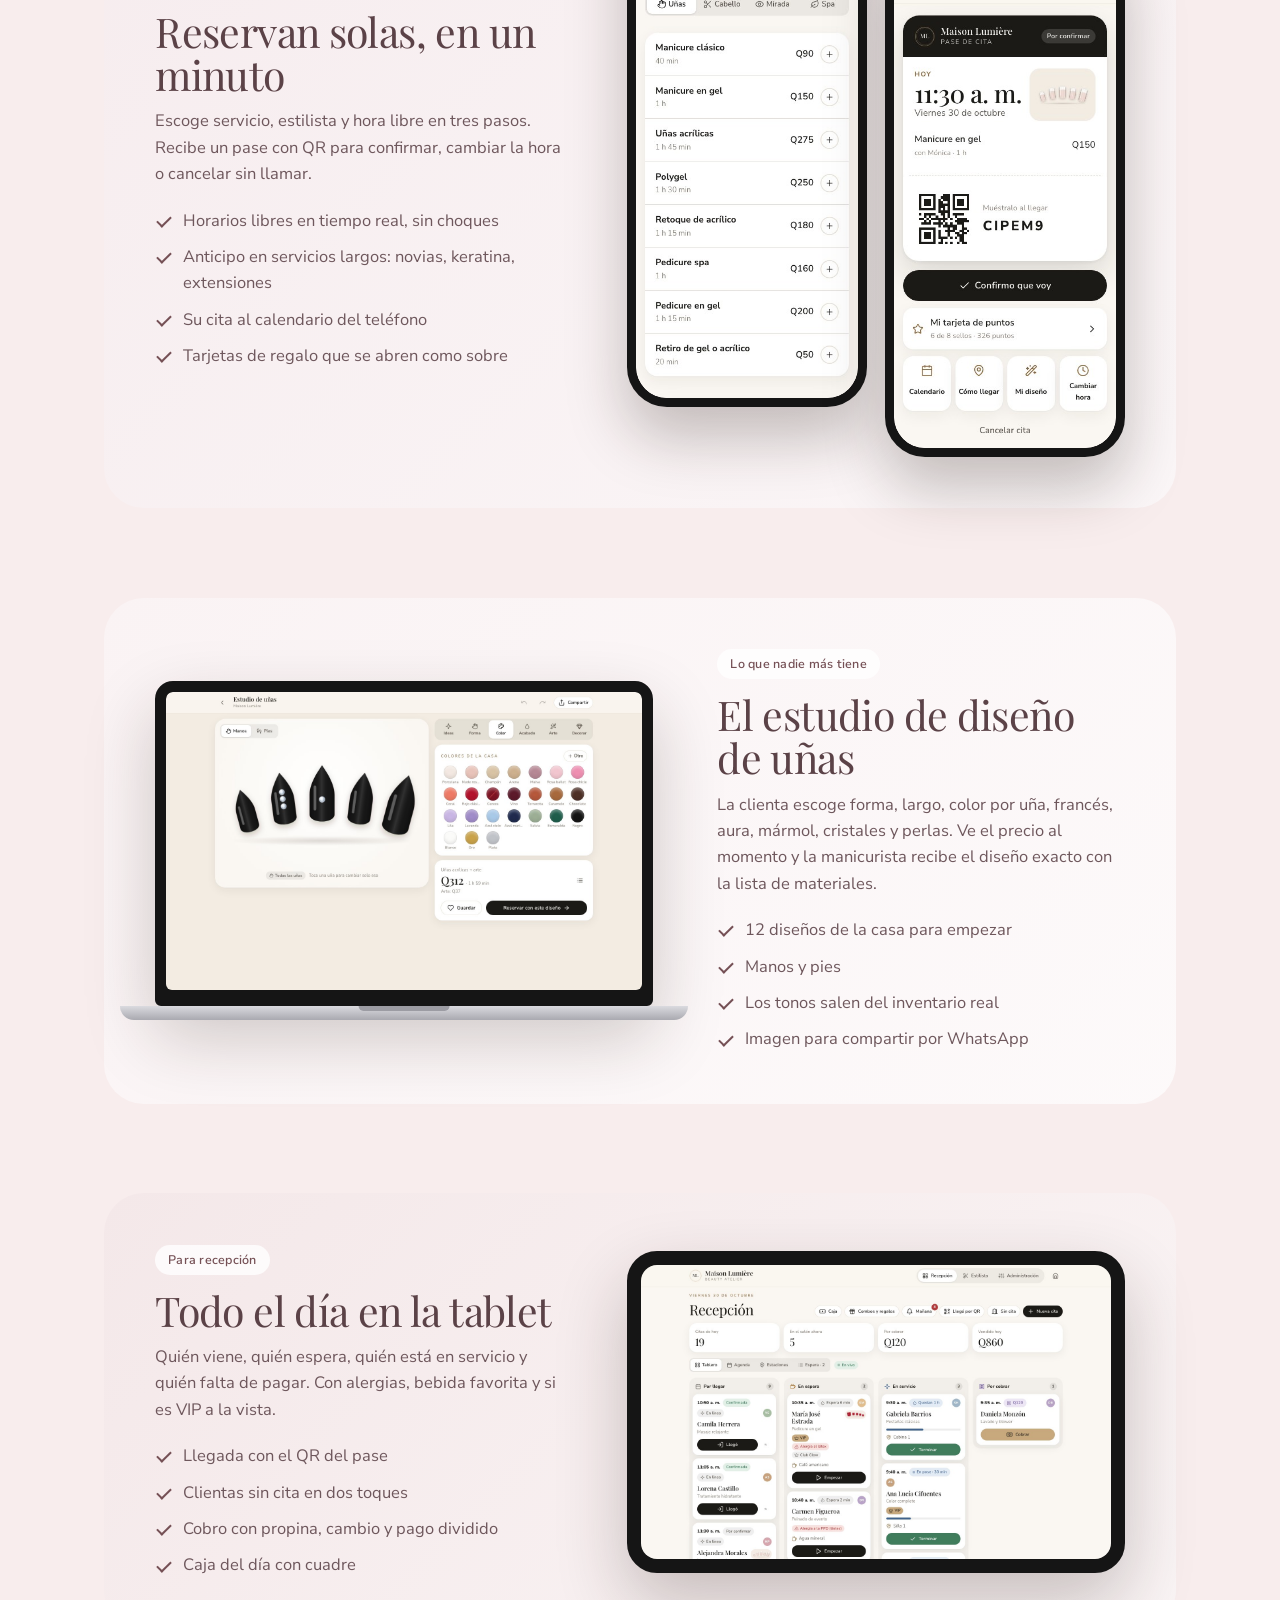
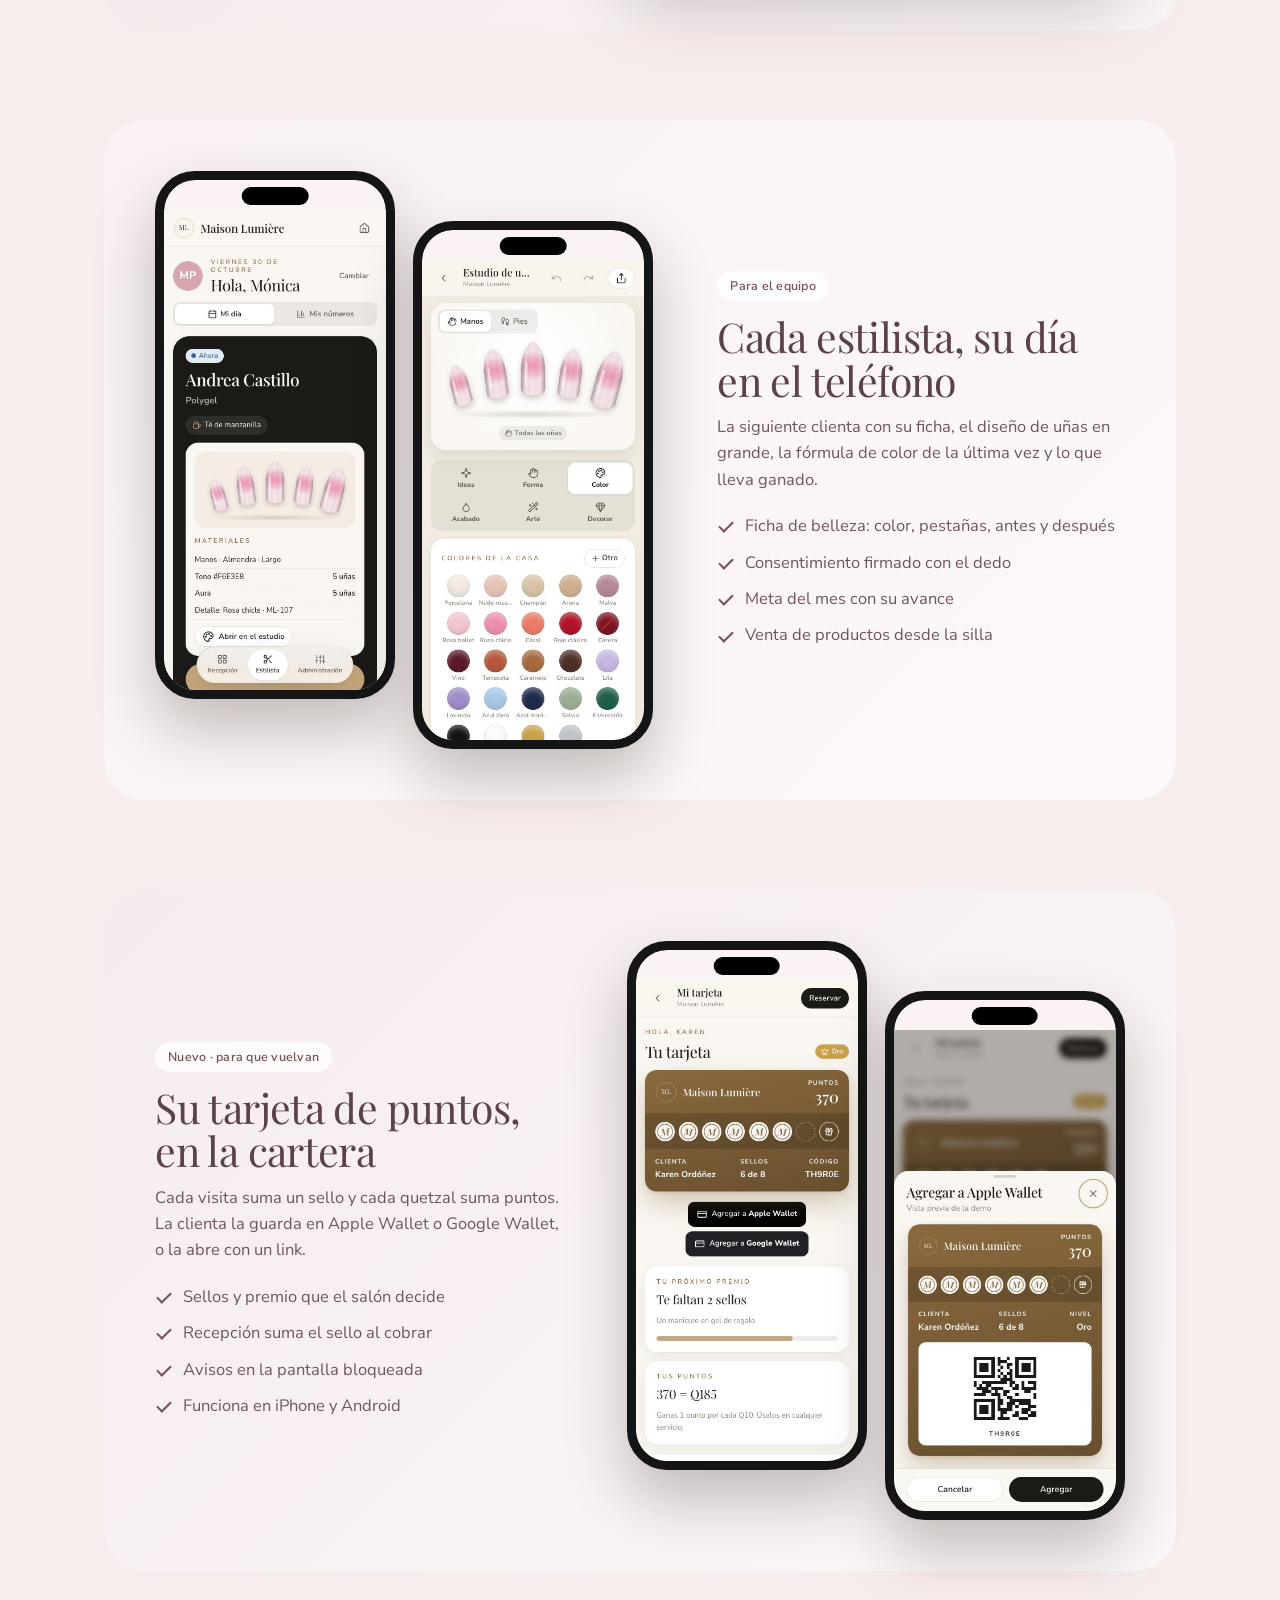
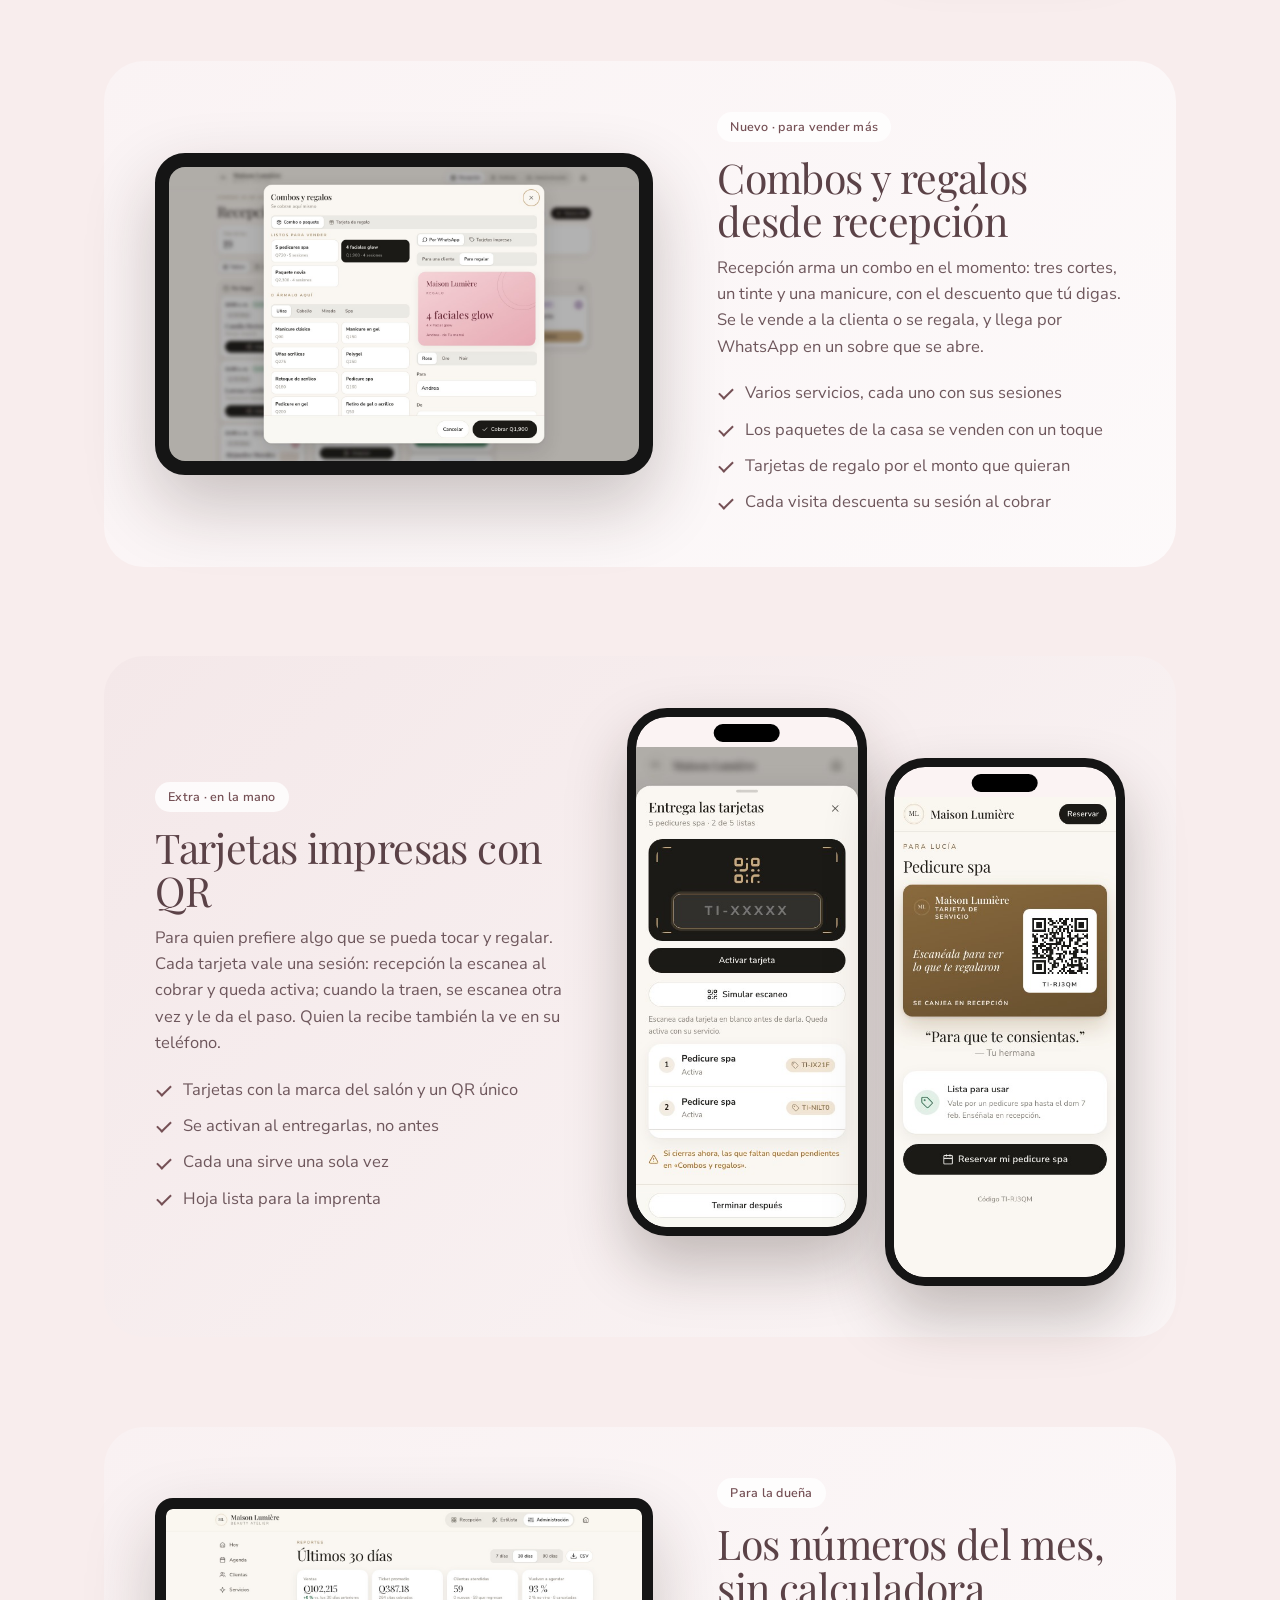
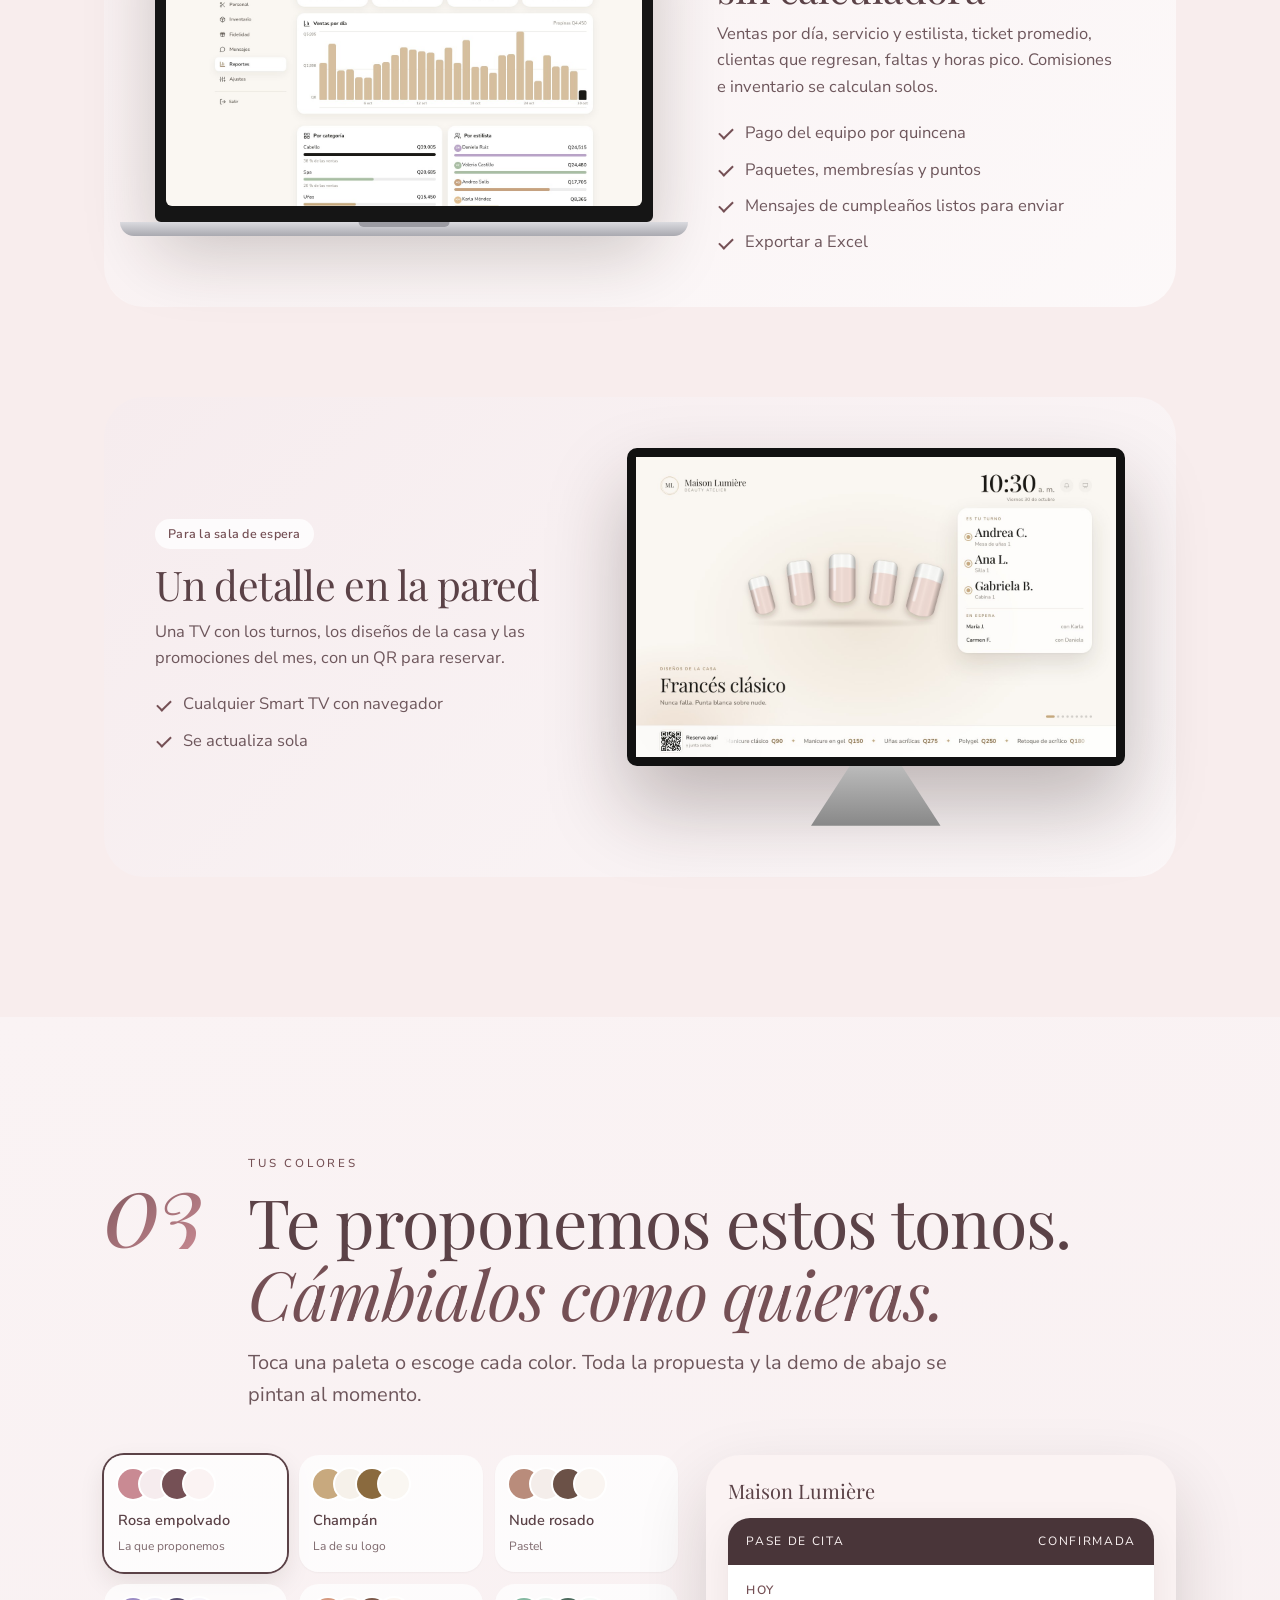
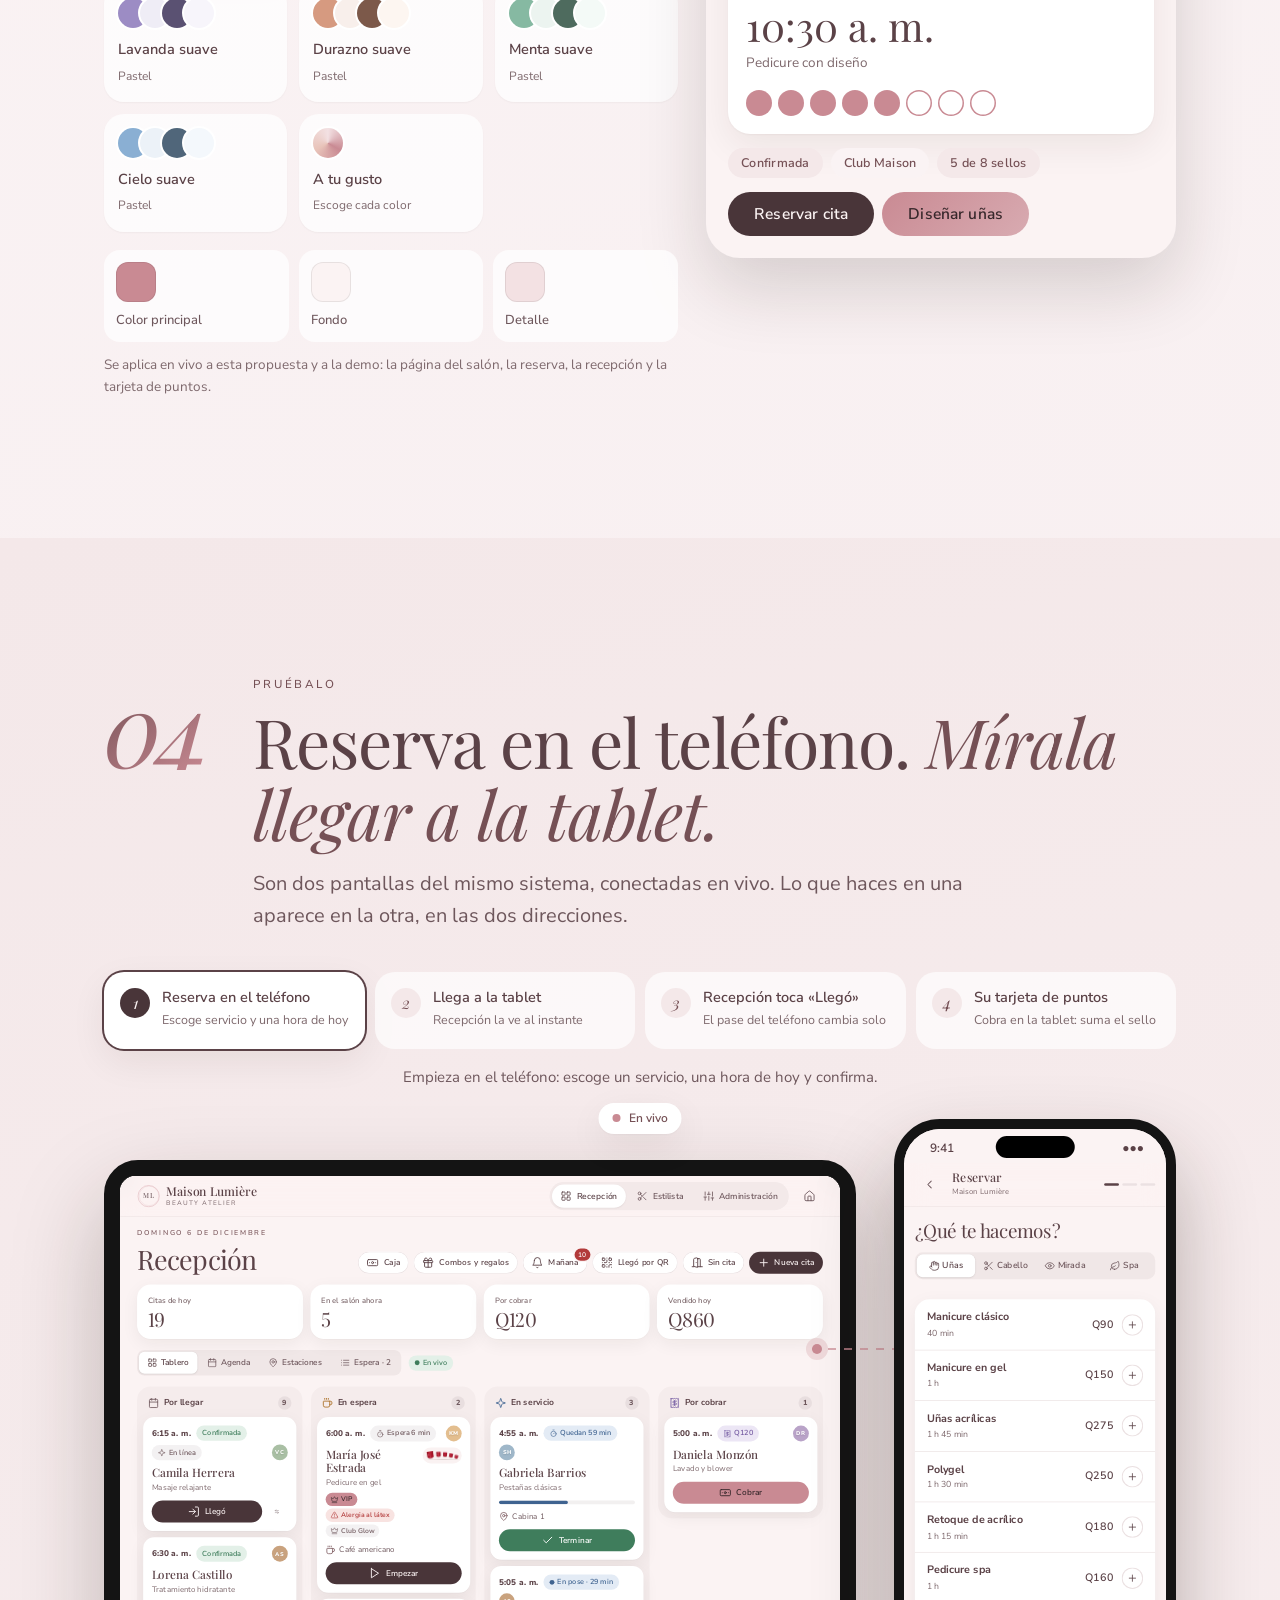
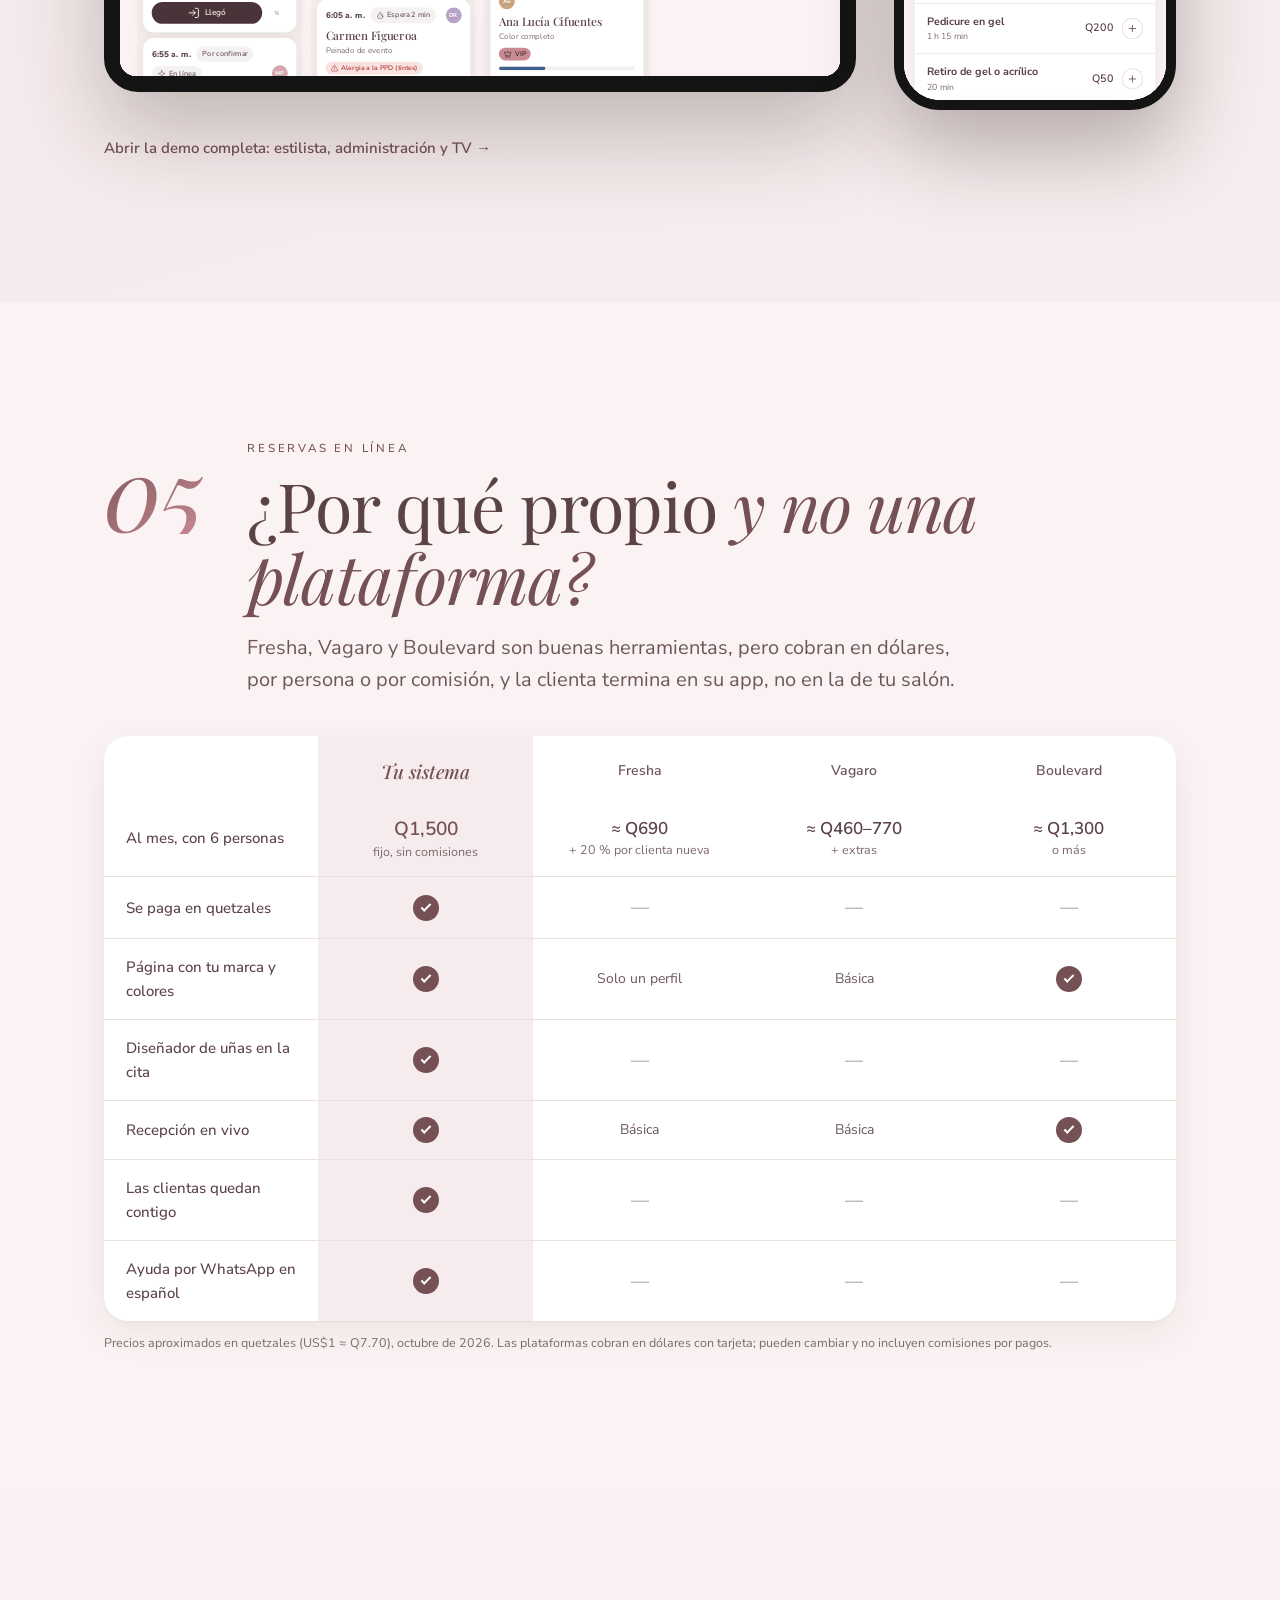
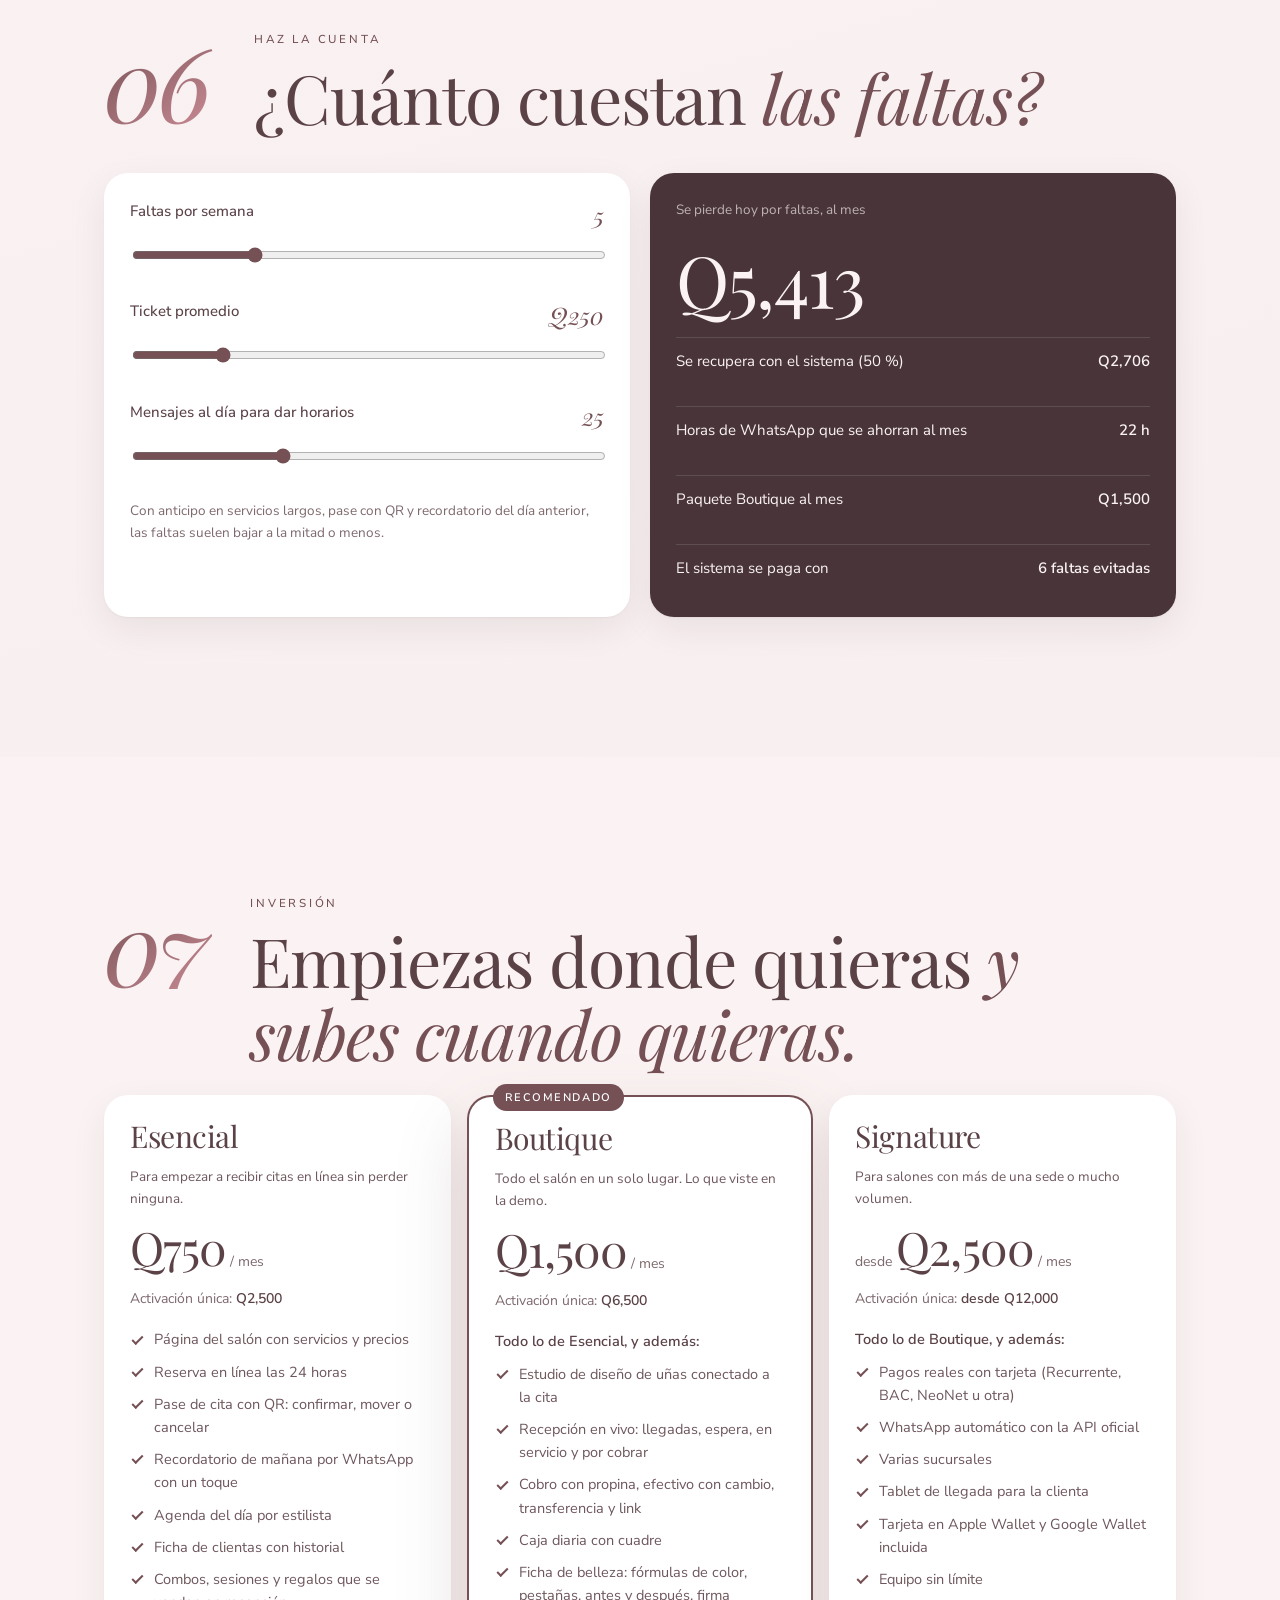
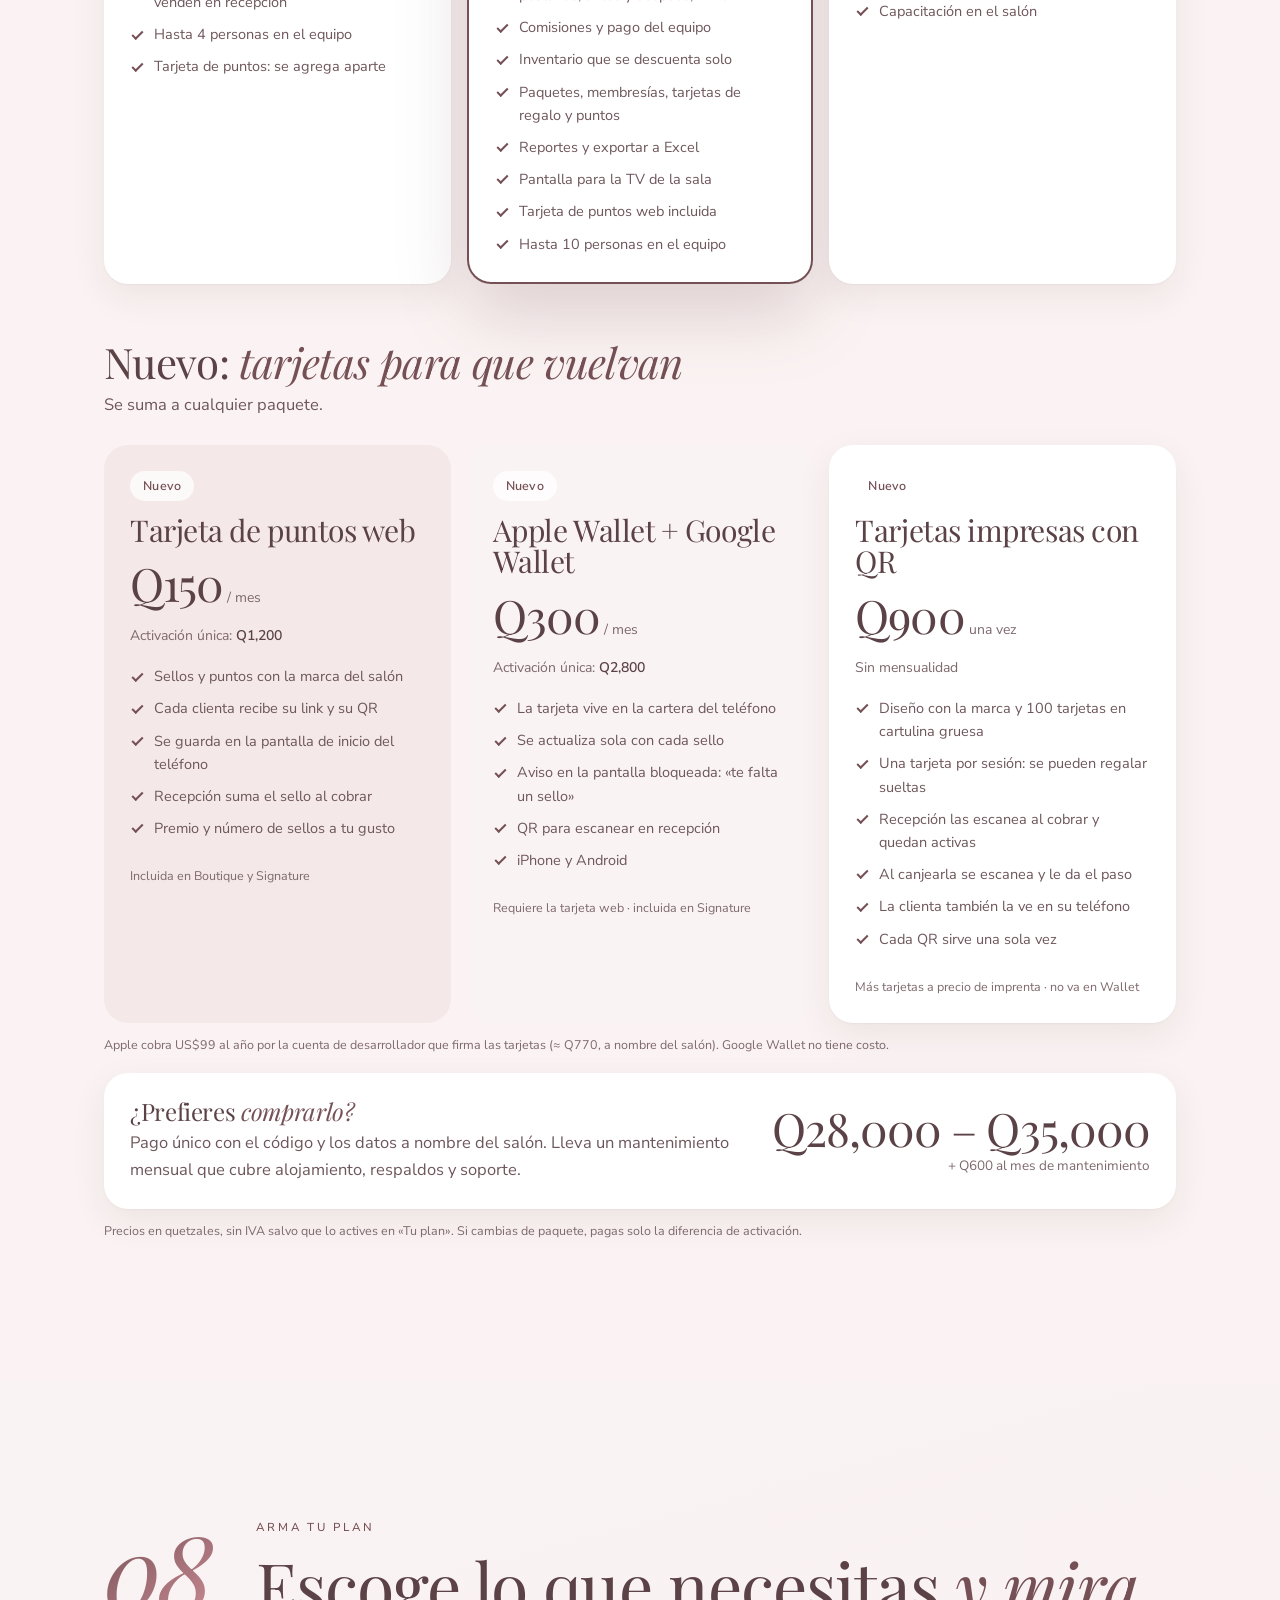
==== commit 7493a279: "Tarjetas impresas con QR: se activan al entregarlas y dan el paso al canjearlas Co-Authored-By: Clau" ====
--- a/Propuesta-Salon.html
+++ b/Propuesta-Salon.html
@@ -159,7 +159,7 @@
 .pt li { position: relative; padding-left: 28px; color: var(--tinta2); }
 .pt li::before { content: ""; position: absolute; left: 2px; top: .5em; width: 14px; height: 8px; border-left: 2px solid var(--acento-texto); border-bottom: 2px solid var(--acento-texto); transform: rotate(-45deg); }
 .pt .chip { background: rgba(255,255,255,.8); }
-@media (max-width: 880px) { .bloque, .bloque.inv { grid-template-columns: 1fr; } .bloque.inv .pt { order: 0; } }
+@media (max-width: 880px) { .bloque, .bloque.inv { grid-template-columns: minmax(0, 1fr); } .bloque.inv .pt { order: 0; } }
 .dev-mac { max-width: 640px; margin: 0 auto; }
 .dev-mac .pant { border: 11px solid #151515; border-bottom-width: 16px; border-radius: 18px 18px 6px 6px; background: #151515; overflow: hidden; box-shadow: 0 30px 70px rgba(40,26,20,.22); }
 .dev-mac .pant img { width: 100%; border-radius: 6px; }
@@ -173,6 +173,7 @@
 .dev-iph img { width: 100%; }
 .pareja { display: flex; gap: 18px; justify-content: center; align-items: flex-start; }
 .pareja .dev-iph:nth-child(2) { margin-top: 50px; }
+.pareja .dev-iph { width: min(250px, calc(50% - 9px)); }
 .dev-tv { max-width: 660px; margin: 0 auto; }
 .dev-tv .marco { border: 9px solid #111; border-radius: 10px; background: #111; box-shadow: 0 40px 80px rgba(40,26,20,.28); }
 .dev-tv .marco img { width: 100%; }
@@ -400,7 +401,8 @@
 ];
 const EXTRA = [
   { id: "web", nombre: "Tarjeta de puntos web", activ: 1200, mes: 150, nota: "Incluida en Boutique y Signature", items: ["Sellos y puntos con la marca del salón", "Cada clienta recibe su link y su QR", "Se guarda en la pantalla de inicio del teléfono", "Recepción suma el sello al cobrar", "Premio y número de sellos a tu gusto"] },
-  { id: "wallet", nombre: "Apple Wallet + Google Wallet", activ: 2800, mes: 300, nota: "Requiere la tarjeta web · incluida en Signature", items: ["La tarjeta vive en la cartera del teléfono", "Se actualiza sola con cada sello", "Aviso en la pantalla bloqueada: «te falta un sello»", "QR para escanear en recepción", "iPhone y Android"] }
+  { id: "wallet", nombre: "Apple Wallet + Google Wallet", activ: 2800, mes: 300, nota: "Requiere la tarjeta web · incluida en Signature", items: ["La tarjeta vive en la cartera del teléfono", "Se actualiza sola con cada sello", "Aviso en la pantalla bloqueada: «te falta un sello»", "QR para escanear en recepción", "iPhone y Android"] },
+  { id: "impresas", nombre: "Tarjetas impresas con QR", activ: 900, mes: 0, nota: "Más tarjetas a precio de imprenta · no va en Wallet", items: ["Diseño con la marca y 100 tarjetas en cartulina gruesa", "Una tarjeta por sesión: se pueden regalar sueltas", "Recepción las escanea al cobrar y quedan activas", "Al canjearla se escanea y le da el paso", "La clienta también la ve en su teléfono", "Cada QR sirve una sola vez"] }
 ];
 const COMBO = { activ: 3200, mes: 850 };
 let IVA = false;
@@ -414,7 +416,8 @@
 }
 function extrasHTML() {
   return EXTRA.map(x => `<div class="card paq extra"><span class="chip" style="align-self:flex-start;background:rgba(255,255,255,.75)">Nuevo</span><h3>${x.nombre}</h3>
-    <div class="precio"><b>${Q(conIva(x.mes))}</b><small class="tenue"> / mes</small></div><div class="activ">Activación única: <b style="color:var(--tinta)">${Q(conIva(x.activ))}</b></div>
+    ${x.mes ? `<div class="precio"><b>${Q(conIva(x.mes))}</b><small class="tenue"> / mes</small></div><div class="activ">Activación única: <b style="color:var(--tinta)">${Q(conIva(x.activ))}</b></div>`
+      : `<div class="precio"><b>${Q(conIva(x.activ))}</b><small class="tenue"> una vez</small></div><div class="activ">Sin mensualidad</div>`}
     <ul>${x.items.map(i => `<li>${i}</li>`).join("")}</ul><p class="nota">${x.nota}</p></div>`).join("");
 }
 function comboHTML() {
@@ -553,13 +556,14 @@
 }
 
 /* ---------- arma tu plan ---------- */
-const PL = { paq: P.recomendado || "boutique", web: !P.generico, wallet: false, dominio: false };
+const PL = { paq: P.recomendado || "boutique", web: !P.generico, wallet: false, impresas: false, dominio: false };
 function calcPlan() {
   const pq = PAQ.find(x => x.id === PL.paq), lin = [[pq.nombre, pq.activ, pq.mes]];
   const webInc = PL.paq !== "esencial", walInc = PL.paq === "signature";
   const web = webInc || PL.web || (PL.wallet && !walInc);
   if (web && !webInc) { lin.push(["Tarjeta de puntos web", 1200, 150]); if (PL.paq === "esencial") lin.push(["Descuento de arranque", -500, 0]); }
   if (PL.wallet && !walInc) lin.push(["Apple Wallet + Google Wallet", 2800, 300]);
+  if (PL.impresas) lin.push(["Tarjetas impresas con QR · diseño y 100 tarjetas", 900, 0]);
   if (PL.dominio) lin.push(["Dominio propio · configuración", 250, 0]);
   const activ = lin.reduce((s, l) => s + l[1], 0), mes = lin.reduce((s, l) => s + l[2], 0);
   return { lin, activ: conIva(activ), mes: conIva(mes), webInc, walInc, web, pq };
@@ -570,6 +574,7 @@
       <div class="segp" role="tablist">${PAQ.map(p => `<button role="tab" aria-selected="${PL.paq === p.id}" class="${PL.paq === p.id ? "on" : ""}" data-paq="${p.id}">${p.nombre}<small>${p.desde ? "desde " : ""}${Q(conIva(p.mes))}/mes</small></button>`).join("")}</div>
       ${op("web", "Tarjeta de puntos web", r.webInc ? "Incluida en " + r.pq.nombre : "Sellos y puntos con link y QR", r.webInc ? "Incluida" : `+${Q(conIva(150))}<small>/mes</small>`, r.web, r.webInc || (PL.wallet && !r.walInc))}
       ${op("wallet", "Apple Wallet + Google Wallet", r.walInc ? "Incluida en Signature" : "La tarjeta en la cartera del teléfono · US$99/año de Apple aparte", r.walInc ? "Incluida" : `+${Q(conIva(300))}<small>/mes</small>`, r.walInc || PL.wallet, r.walInc)}
+      ${op("impresas", "Tarjetas impresas con QR", "Una por sesión, para entregar en mano o regalar", `+${Q(conIva(900))}<small> una vez</small>`, PL.impresas, false)}
       ${op("dominio", "Dominio propio", "Tu dirección .com · ≈ Q85 al año al registrador", `+${Q(conIva(250))}<small> una vez</small>`, PL.dominio, false)}
       ${op("iva", "Mostrar con IVA (12 %)", "Para facturar con IVA", "", IVA, false)}
     </div>
@@ -642,8 +647,9 @@
   ${bloque("t4", "Para el equipo", "Cada estilista, su día en el teléfono", "La siguiente clienta con su ficha, el diseño de uñas en grande, la fórmula de color de la última vez y lo que lleva ganado.", ["Ficha de belleza: color, pestañas, antes y después", "Consentimiento firmado con el dedo", "Meta del mes con su avance", "Venta de productos desde la silla"], `<div class="pareja">${iph("movil-estilista", "Vista de la estilista")}${iph("movil-estudio", "Estudio en el teléfono")}</div>`, true)}
   ${bloque("t1", "Nuevo · para que vuelvan", "Su tarjeta de puntos, en la cartera", "Cada visita suma un sello y cada quetzal suma puntos. La clienta la guarda en Apple Wallet o Google Wallet, o la abre con un link.", ["Sellos y premio que el salón decide", "Recepción suma el sello al cobrar", "Avisos en la pantalla bloqueada", "Funciona en iPhone y Android"], `<div class="pareja">${iph("movil-tarjeta", "Tarjeta de puntos")}${iph("movil-wallet", "Apple Wallet")}</div>`, false)}
   ${bloque("t2", "Nuevo · para vender más", "Combos y regalos desde recepción", "Recepción arma un combo en el momento: tres cortes, un tinte y una manicure, con el descuento que tú digas. Se le vende a la clienta o se regala, y llega por WhatsApp en un sobre que se abre.", ["Varios servicios, cada uno con sus sesiones", "Los paquetes de la casa se venden con un toque", "Tarjetas de regalo por el monto que quieran", "Cada visita descuenta su sesión al cobrar"], ipad("combo", "Combos y regalos en recepción"), true)}
-  ${bloque("t3", "Para la dueña", "Los números del mes, sin calculadora", "Ventas por día, servicio y estilista, ticket promedio, clientas que regresan, faltas y horas pico. Comisiones e inventario se calculan solos.", ["Pago del equipo por quincena", "Paquetes, membresías y puntos", "Mensajes de cumpleaños listos para enviar", "Exportar a Excel"], mac("admin-reportes", "Reportes"), false)}
-  ${bloque("t4", "Para la sala de espera", "Un detalle en la pared", "Una TV con los turnos, los diseños de la casa y las promociones del mes, con un QR para reservar.", ["Cualquier Smart TV con navegador", "Se actualiza sola"], tv("sala", "Pantalla de la sala de espera"), true)}
+  ${bloque("t3", "Extra · en la mano", "Tarjetas impresas con QR", "Para quien prefiere algo que se pueda tocar y regalar. Cada tarjeta vale una sesión: recepción la escanea al cobrar y queda activa; cuando la traen, se escanea otra vez y le da el paso. Quien la recibe también la ve en su teléfono.", ["Tarjetas con la marca del salón y un QR único", "Se activan al entregarlas, no antes", "Cada una sirve una sola vez", "Hoja lista para la imprenta"], `<div class="pareja">${iph("movil-entrega", "Recepción entrega las tarjetas")}${iph("movil-vale", "La tarjeta en el teléfono")}</div>`, false)}
+  ${bloque("t4", "Para la dueña", "Los números del mes, sin calculadora", "Ventas por día, servicio y estilista, ticket promedio, clientas que regresan, faltas y horas pico. Comisiones e inventario se calculan solos.", ["Pago del equipo por quincena", "Paquetes, membresías y puntos", "Mensajes de cumpleaños listos para enviar", "Exportar a Excel"], mac("admin-reportes", "Reportes"), true)}
+  ${bloque("t1", "Para la sala de espera", "Un detalle en la pared", "Una TV con los turnos, los diseños de la casa y las promociones del mes, con un QR para reservar.", ["Cualquier Smart TV con navegador", "Se actualiza sola"], tv("sala", "Pantalla de la sala de espera"), false)}
 </div></section>
 
 <section class="sec t2" id="colores"><div class="cont">
@@ -702,9 +708,9 @@
   ${cab("07", "Inversión", "Empiezas donde quieras <em>y subes cuando quieras.</em>")}
   <div class="rev" id="comboBox">${comboHTML()}</div>
   <div class="paquetes rev" id="paquetesBox">${paquetesHTML()}</div>
-  <h3 class="rev" style="margin-top:56px;font-size:clamp(30px,3.4vw,42px)">Nuevo: <em>tarjeta de puntos</em></h3>
+  <h3 class="rev" style="margin-top:56px;font-size:clamp(30px,3.4vw,42px)">Nuevo: <em>tarjetas para que vuelvan</em></h3>
   <p class="tx2 rev" style="margin-top:8px">Se suma a cualquier paquete.</p>
-  <div class="paquetes dos rev" id="extrasBox">${extrasHTML()}</div>
+  <div class="paquetes rev" id="extrasBox">${extrasHTML()}</div>
   <p class="nota">Apple cobra US$99 al año por la cuenta de desarrollador que firma las tarjetas (≈ Q770, a nombre del salón). Google Wallet no tiene costo.</p>
   <div class="card compra rev">
     <div><h3>¿Prefieres <em>comprarlo?</em></h3><p class="tx2" style="margin-top:6px">Pago único con el código y los datos a nombre del salón. Lleva un mantenimiento mensual que cubre alojamiento, respaldos y soporte.</p></div>
@@ -741,6 +747,7 @@
     <details><summary>¿Puedo seguir recibiendo citas por WhatsApp o en persona?</summary><p>Sí. Recepción las registra en segundos y todo queda en la misma agenda que las reservas en línea, sin choques.</p></details>
     <details><summary>¿Mis clientas necesitan iPhone para la tarjeta de puntos?</summary><p>No. Se guarda en Apple Wallet (iPhone) o en Google Wallet (Android), y quien no quiera la abre con su link desde cualquier teléfono.</p></details>
     <details><summary>¿Puedo vender combos para regalar?</summary><p>Sí. Recepción arma el combo o escoge un paquete de la casa, pone para quién es y le manda el regalo por WhatsApp. Quien lo recibe lo canjea con su código cuando llega, y cada visita descuenta su sesión.</p></details>
+    <details><summary>¿Y si alguien copia una tarjeta impresa?</summary><p>Cada tarjeta tiene un QR único que solo sirve una vez. Al escanearla, recepción ve si está activa, para qué servicio es y si ya se usó. Una copia de una tarjeta usada no da el paso.</p></details>
     <details><summary>¿Los datos de mis clientas están seguros?</summary><p>Sí. Cada persona entra con su PIN y ve solo lo que le toca. Nadie de afuera puede ver la lista de clientas.</p></details>
     <details><summary>¿Y si después quiero algo distinto?</summary><p>Se construye. El sistema es nuestro, así que lo adaptamos a cómo trabaja ${esc(CLIENTE)} y no al revés.</p></details>
   </div>
